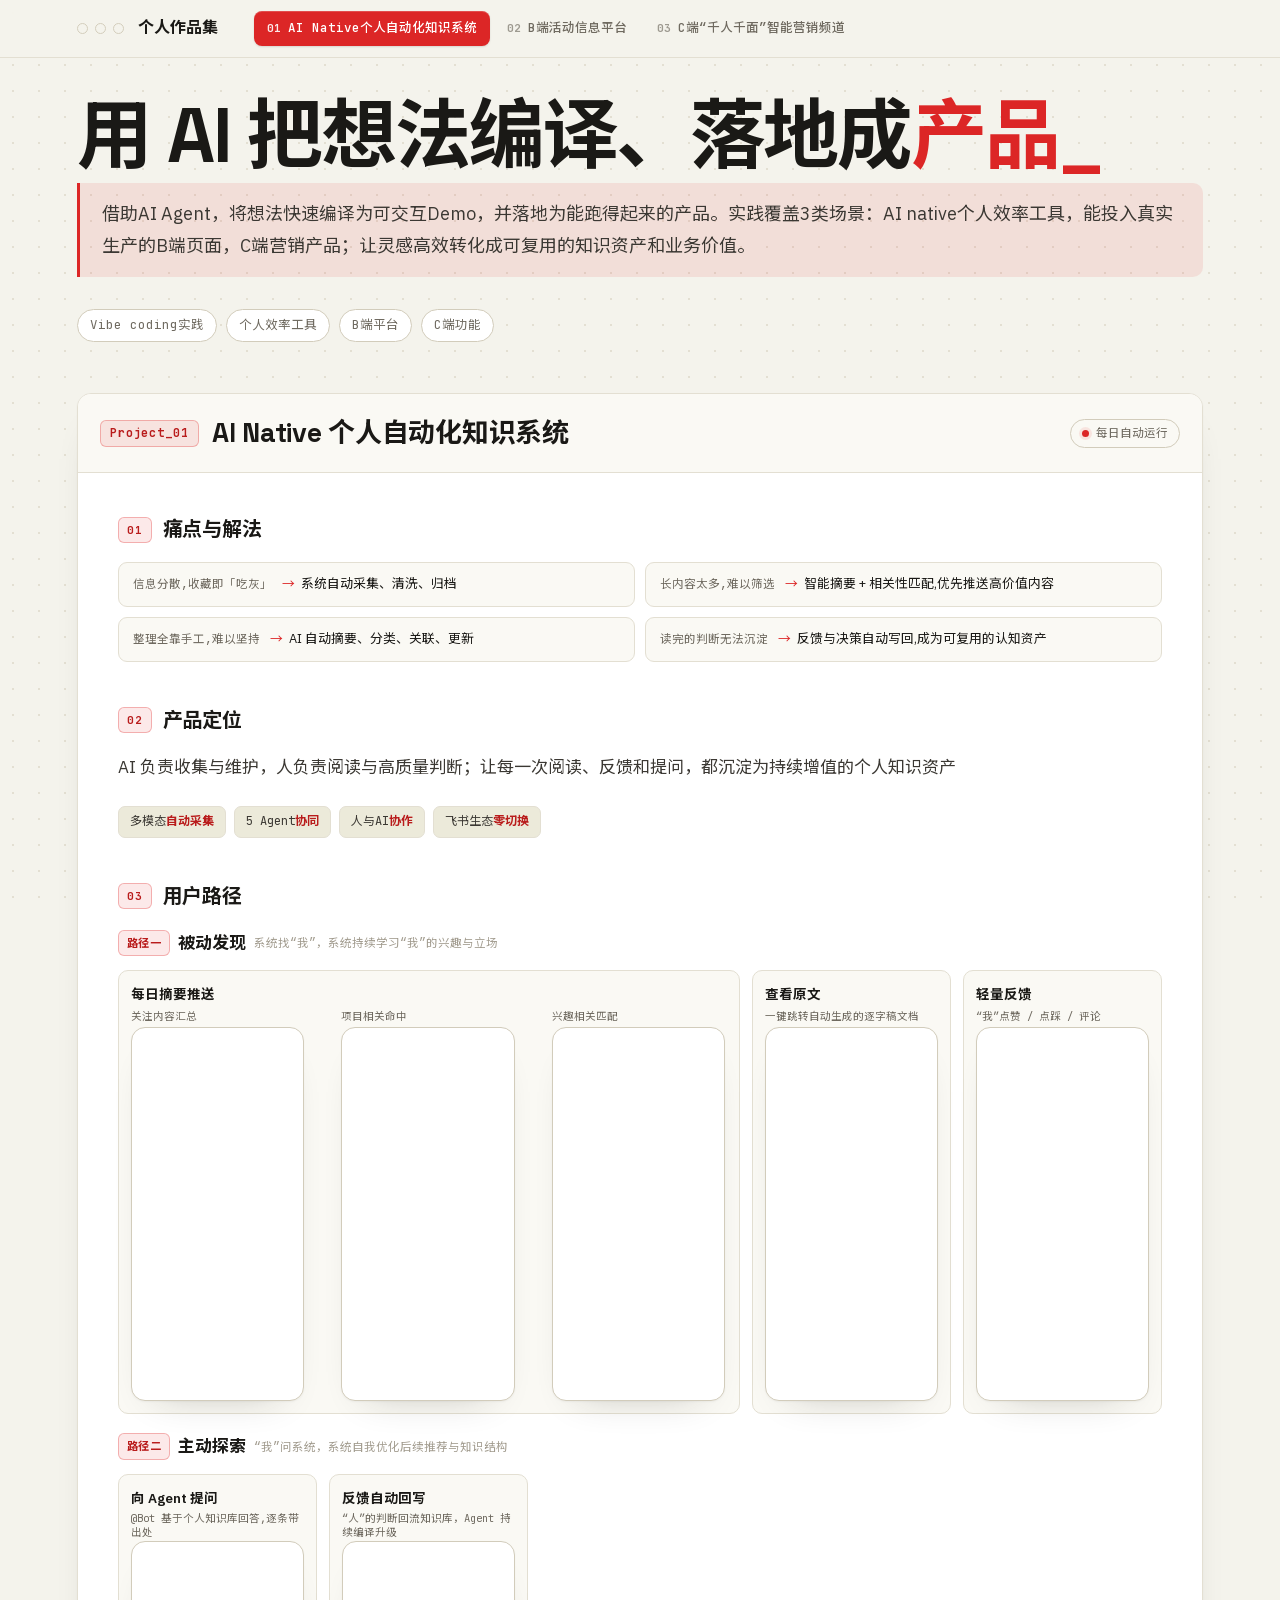
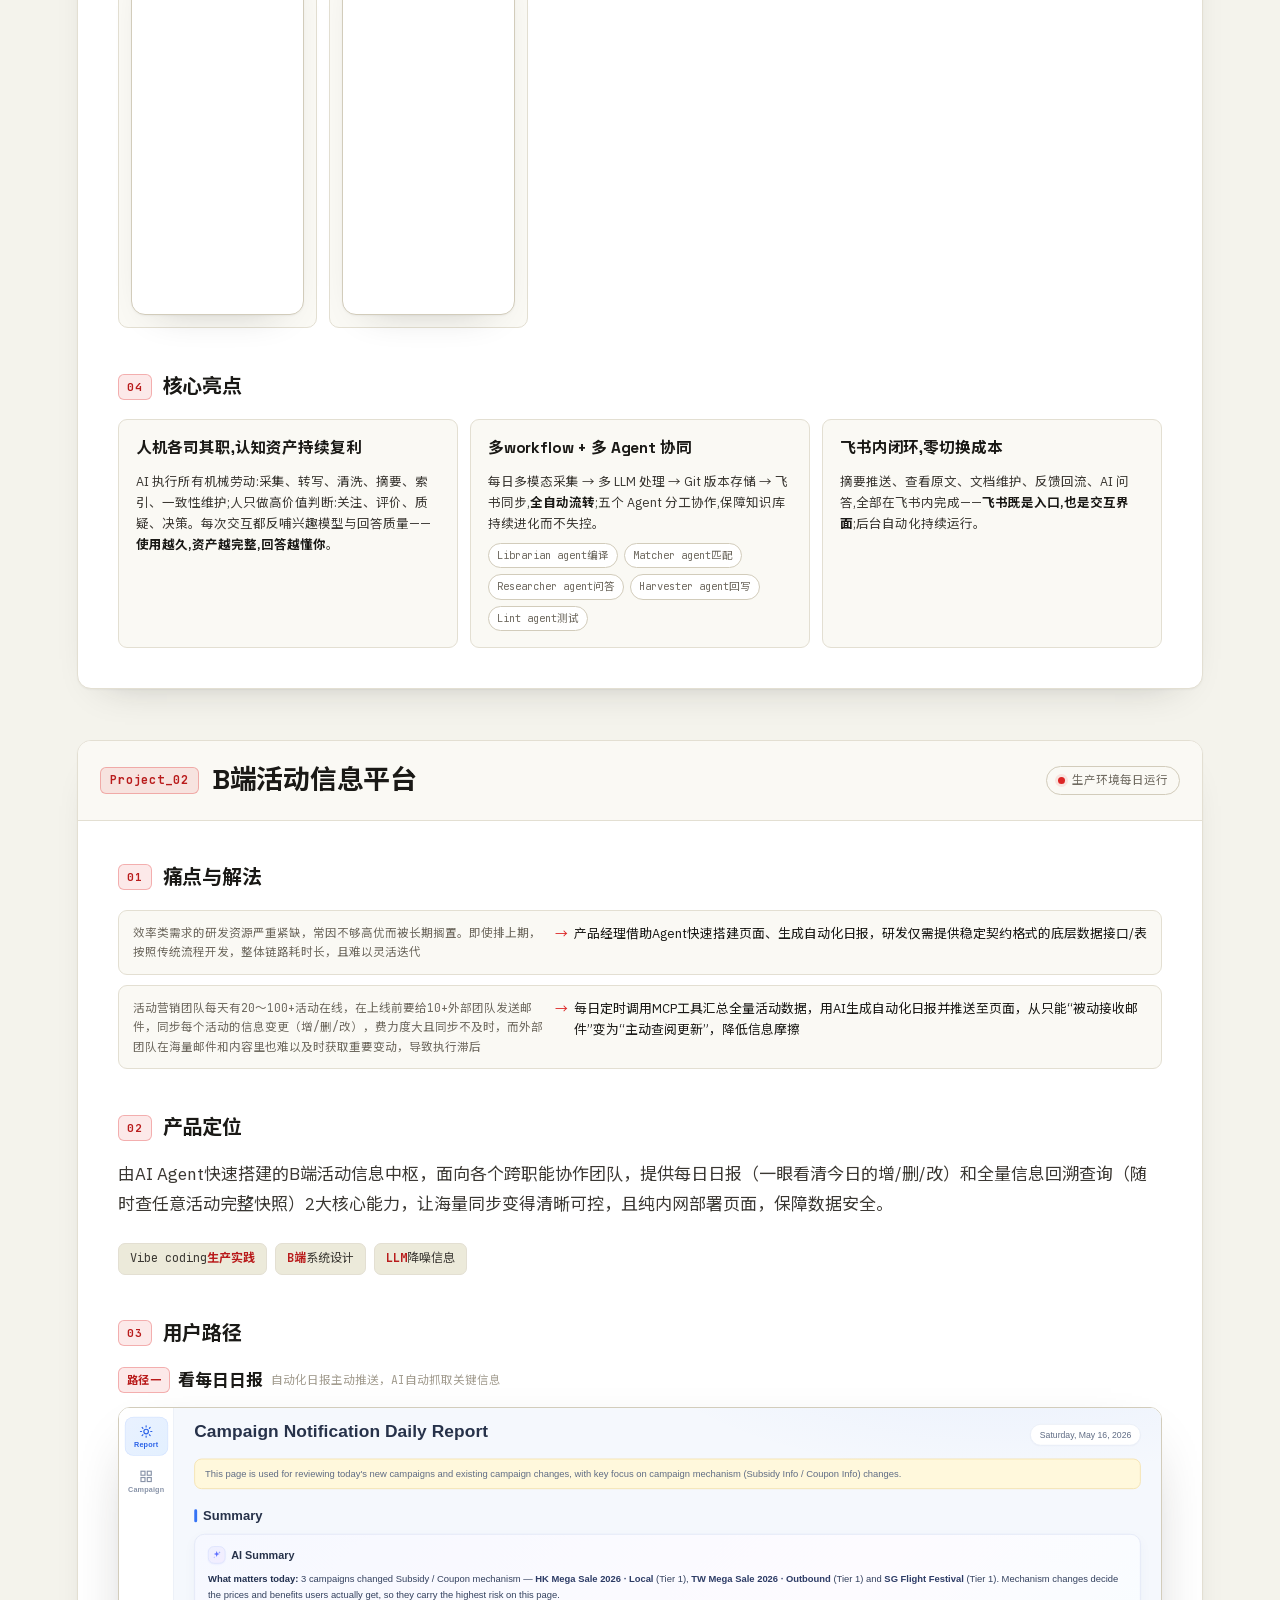
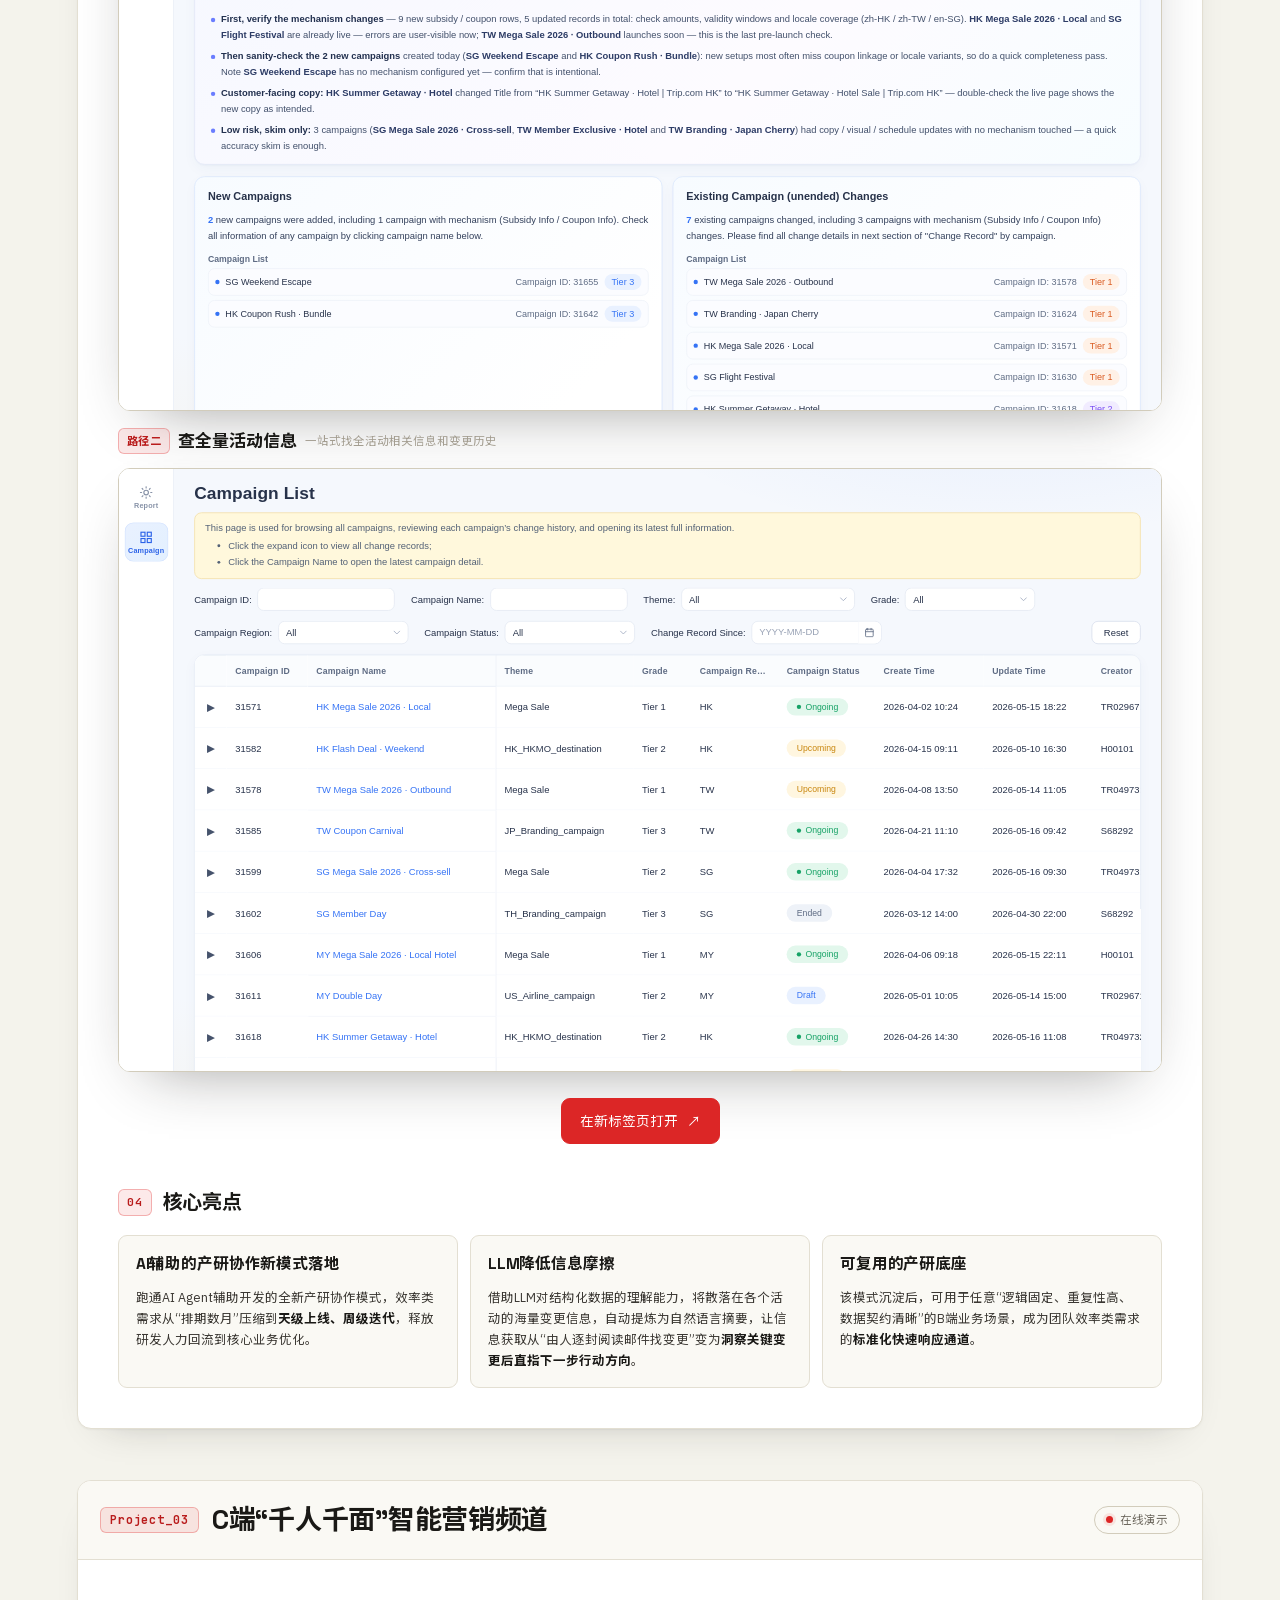
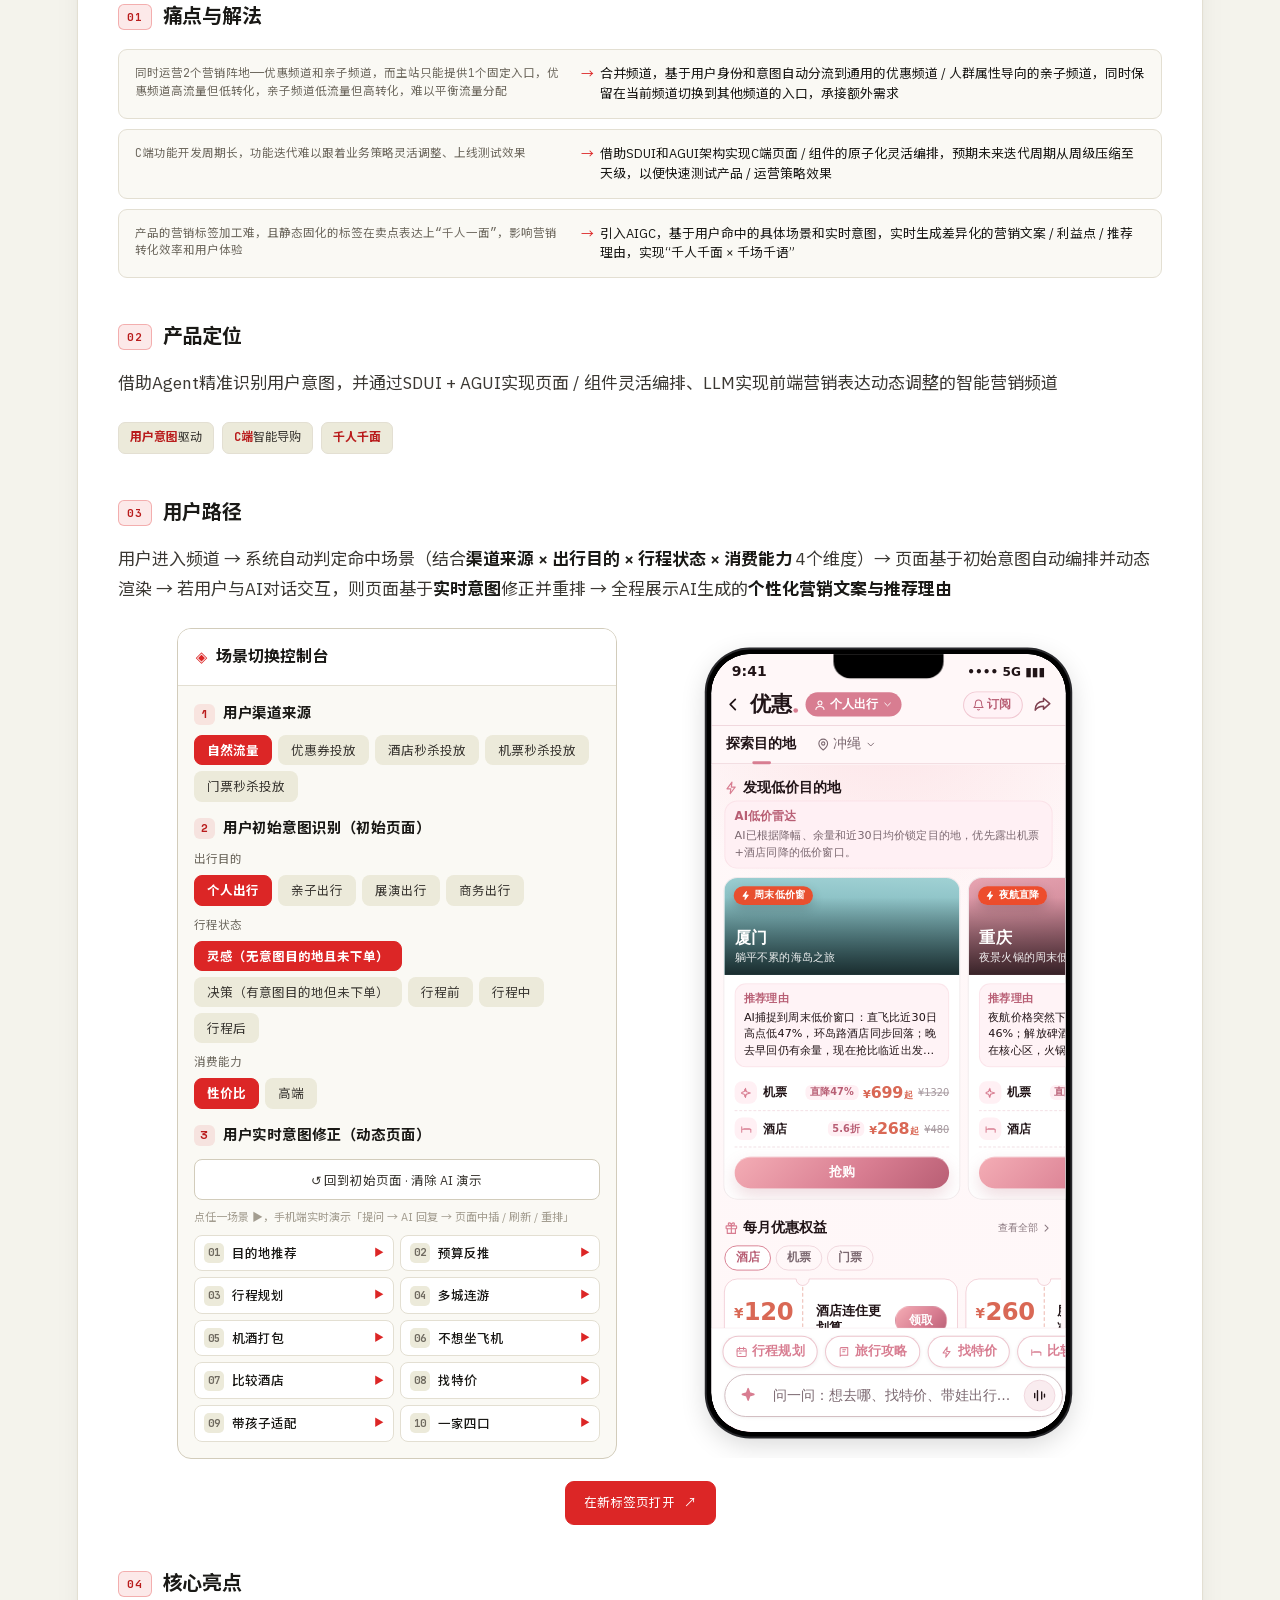
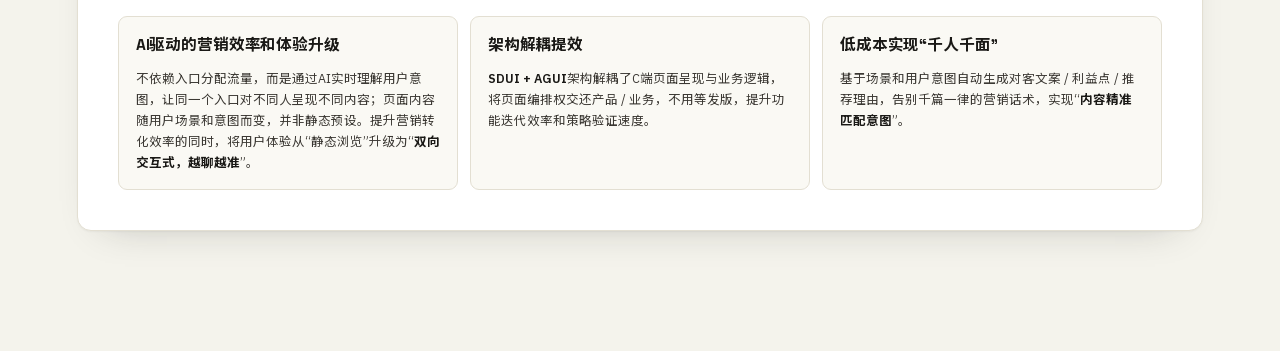
==== index.html @ 357804ae "恢复稳定加载并降低手机图片竞争" ====
<!DOCTYPE html>

<html data-density="compact" data-headline="grotesk" data-theme="light" lang="zh-CN"><head>
<meta charset="utf-8"/>
<meta content="width=device-width, initial-scale=1.0" name="viewport"/>
<title>个人作品集 · Vibe Coding Works</title>
<link href="data:," rel="icon"/>
<link as="image" fetchpriority="low" href="assets/images/mobile/kbfig-asset-05.webp?v=portfolio-images-20260725" media="(max-width: 700px)" rel="preload" type="image/webp"/>
<link as="image" fetchpriority="low" href="assets/images/mobile/kbfig-asset-07.webp?v=portfolio-images-20260725" media="(max-width: 700px)" rel="preload" type="image/webp"/>
<link as="image" fetchpriority="low" href="assets/images/mobile/kbfig-asset-06.webp?v=portfolio-images-20260725" media="(max-width: 700px)" rel="preload" type="image/webp"/>
<script>if(window.matchMedia&&window.matchMedia('(max-width:700px)').matches){document.documentElement.classList.add('mobile-fast-fonts');window.addEventListener('load',function(){setTimeout(function(){document.documentElement.classList.remove('mobile-fast-fonts')},12000)},{once:true})}</script>
<style>@media(max-width:700px){html.mobile-fast-fonts{--font-display:system-ui,sans-serif!important;--font-body:system-ui,sans-serif!important;--font-mono:ui-monospace,monospace!important}}</style>
<style>/* cyrillic-ext */

/* cyrillic */

/* greek */

/* vietnamese */

/* latin-ext */

/* latin */
@font-face {
  font-family: 'IBM Plex Sans';
  font-style: normal;
  font-weight: 400;
  font-stretch: 100%;
  font-display: swap;
  src: url("assets/fonts/7b589be7-b99a-42a4-b0b7-d8a7244c129e.woff2") format('woff2');
  unicode-range: U+0000-00FF, U+0131, U+0152-0153, U+02BB-02BC, U+02C6, U+02DA, U+02DC, U+0304, U+0308, U+0329, U+2000-206F, U+20AC, U+2122, U+2191, U+2193, U+2212, U+2215, U+FEFF, U+FFFD;
}
/* cyrillic-ext */

/* cyrillic */

/* greek */

/* vietnamese */

/* latin-ext */

/* latin */
@font-face {
  font-family: 'IBM Plex Sans';
  font-style: normal;
  font-weight: 500;
  font-stretch: 100%;
  font-display: swap;
  src: url("assets/fonts/7b589be7-b99a-42a4-b0b7-d8a7244c129e.woff2") format('woff2');
  unicode-range: U+0000-00FF, U+0131, U+0152-0153, U+02BB-02BC, U+02C6, U+02DA, U+02DC, U+0304, U+0308, U+0329, U+2000-206F, U+20AC, U+2122, U+2191, U+2193, U+2212, U+2215, U+FEFF, U+FFFD;
}
/* cyrillic-ext */

/* cyrillic */

/* greek */

/* vietnamese */

/* latin-ext */

/* latin */
@font-face {
  font-family: 'IBM Plex Sans';
  font-style: normal;
  font-weight: 600;
  font-stretch: 100%;
  font-display: swap;
  src: url("assets/fonts/7b589be7-b99a-42a4-b0b7-d8a7244c129e.woff2") format('woff2');
  unicode-range: U+0000-00FF, U+0131, U+0152-0153, U+02BB-02BC, U+02C6, U+02DA, U+02DC, U+0304, U+0308, U+0329, U+2000-206F, U+20AC, U+2122, U+2191, U+2193, U+2212, U+2215, U+FEFF, U+FFFD;
}
/* cyrillic-ext */

/* cyrillic */

/* greek */

/* vietnamese */

/* latin-ext */

/* latin */
@font-face {
  font-family: 'JetBrains Mono';
  font-style: normal;
  font-weight: 400;
  font-display: swap;
  src: url("assets/fonts/99ac640c-17b2-4880-8013-2561e0c1a12c.woff2") format('woff2');
  unicode-range: U+0000-00FF, U+0131, U+0152-0153, U+02BB-02BC, U+02C6, U+02DA, U+02DC, U+0304, U+0308, U+0329, U+2000-206F, U+20AC, U+2122, U+2191, U+2193, U+2212, U+2215, U+FEFF, U+FFFD;
}
/* cyrillic-ext */

/* cyrillic */

/* greek */

/* vietnamese */

/* latin-ext */

/* latin */
@font-face {
  font-family: 'JetBrains Mono';
  font-style: normal;
  font-weight: 500;
  font-display: swap;
  src: url("assets/fonts/99ac640c-17b2-4880-8013-2561e0c1a12c.woff2") format('woff2');
  unicode-range: U+0000-00FF, U+0131, U+0152-0153, U+02BB-02BC, U+02C6, U+02DA, U+02DC, U+0304, U+0308, U+0329, U+2000-206F, U+20AC, U+2122, U+2191, U+2193, U+2212, U+2215, U+FEFF, U+FFFD;
}
/* cyrillic-ext */

/* cyrillic */

/* greek */

/* vietnamese */

/* latin-ext */

/* latin */
@font-face {
  font-family: 'JetBrains Mono';
  font-style: normal;
  font-weight: 700;
  font-display: swap;
  src: url("assets/fonts/99ac640c-17b2-4880-8013-2561e0c1a12c.woff2") format('woff2');
  unicode-range: U+0000-00FF, U+0131, U+0152-0153, U+02BB-02BC, U+02C6, U+02DA, U+02DC, U+0304, U+0308, U+0329, U+2000-206F, U+20AC, U+2122, U+2191, U+2193, U+2212, U+2215, U+FEFF, U+FFFD;
}

























@font-face {
  font-family: 'Noto Sans SC';
  font-style: normal;
  font-weight: 400;
  font-display: swap;
  src: url("assets/fonts/9172dfcb-233a-4698-91b2-56e5ed7b06ae.woff2") format('woff2');
  unicode-range: U+8016, U+8018-8019, U+801c, U+801e, U+8026-802a, U+8031, U+8034-8035, U+8037, U+8043, U+804b, U+804d, U+8052, U+8056, U+8059, U+805e, U+8061, U+8068-8069, U+806e-8074, U+8076-8078, U+807c-8080, U+8082, U+8084-8085, U+8088, U+808f, U+8093, U+809c, U+809f, U+80ab, U+80ad-80ae, U+80b1, U+80b6-80b8, U+80bc-80bd, U+80c2, U+80c4, U+80ca, U+80cd, U+80d1, U+80d4, U+80d7, U+80d9-80db, U+80dd, U+80e0, U+80e4-80e5, U+80e7-80ed, U+80ef-80f1, U+80f3-80f4, U+80fc, U+8101, U+8104-8105, U+8107-8108, U+810c-810e, U+8112-8115, U+8117-8119, U+811b-811f, U+8121-8130, U+8132-8134, U+8137, U+8139, U+813f-8140, U+8142, U+8146, U+8148, U+814d-814e, U+8151, U+8153, U+8158-815a, U+815e, U+8160;
}












































@font-face {
  font-family: 'Noto Sans SC';
  font-style: normal;
  font-weight: 400;
  font-display: swap;
  src: url("assets/fonts/12534ddf-a54d-4c78-a24d-b9a9403456b5.woff2") format('woff2');
  unicode-range: U+2550-2551, U+2554, U+2557, U+255a-255b, U+255d, U+255f-2560, U+2562-2563, U+2565-2567, U+2569-256a, U+256c-2572, U+2579, U+2580-2595, U+25a1, U+25a3, U+25a9-25ad, U+25b0, U+25b3-25bb, U+25bd-25c2, U+25c4, U+25c8-25cb, U+25cd, U+25d0-25d1, U+25d4-25d5, U+25d8, U+25dc-25e6, U+25ea-25eb, U+25ef, U+25fe, U+2600-2604, U+2609, U+260e-260f, U+2611, U+2614-2615, U+2618, U+261a-2620, U+2622-2623, U+262a, U+262d-2630, U+2639-2640, U+2642, U+2648-2650;
}
@font-face {
  font-family: 'Noto Sans SC';
  font-style: normal;
  font-weight: 400;
  font-display: swap;
  src: url("assets/fonts/c3d3b836-62b5-4488-8862-e632d9c3a827.woff2") format('woff2');
  unicode-range: U+23f0, U+23f3, U+2445, U+2449, U+2465-2471, U+2474-249b, U+24b8, U+24c2, U+24c7, U+24c9, U+24d0, U+24d2, U+24d4, U+24d8, U+24dd-24de, U+24e3, U+24e6, U+24e8, U+2500-2509, U+250b-2526, U+2528-2534, U+2536-2537, U+253b-2548, U+254a-254b;
}
@font-face {
  font-family: 'Noto Sans SC';
  font-style: normal;
  font-weight: 400;
  font-display: swap;
  src: url("assets/fonts/ce91ec27-a6ab-431d-9627-43a55798b907.woff2") format('woff2');
  unicode-range: U+207c-2083, U+208c-208e, U+2092, U+20a6, U+20a8-20ad, U+20af, U+20b1, U+20b4-20b5, U+20b8-20ba, U+20bd, U+20db, U+20dd, U+20e0, U+20e3, U+2105, U+2109, U+2113, U+2116-2117, U+2120-2121, U+2126, U+212b, U+2133, U+2139, U+2194, U+2196-2199, U+21a0, U+21a9-21aa, U+21af, U+21b3, U+21b5, U+21ba-21bb, U+21c4, U+21ca, U+21cc, U+21d0-21d4, U+21e1, U+21e6-21e9, U+2200, U+2202, U+2205-2208, U+220f, U+2211-2212, U+2215, U+2217-2219, U+221d-2220, U+2223, U+2225, U+2227-222b, U+222e, U+2234-2237, U+223c-223d, U+2248, U+224c, U+2252, U+2256, U+2260-2261, U+2266-2267, U+226a-226b, U+226e-226f, U+2282-2283, U+2295, U+2297, U+2299, U+22a5, U+22b0-22b1, U+22b9, U+22bf, U+22c5-22c6, U+22ef, U+2304, U+2307, U+230b, U+2312-2314, U+2318, U+231a-231b, U+2323, U+239b, U+239d-239e, U+23a0, U+23e9;
}





@font-face {
  font-family: 'Noto Sans SC';
  font-style: normal;
  font-weight: 400;
  font-display: swap;
  src: url("assets/fonts/9fb31ded-a653-4fee-a7e3-98c83d40b876.woff2") format('woff2');
  unicode-range: U+161, U+926, U+928, U+939, U+93f-940, U+94d, U+e17, U+e22, U+e44, U+25c7, U+25ce, U+2764, U+3009, U+3016-3017, U+4e4d, U+4e53, U+4f5a, U+4f70, U+4fae, U+4fd8, U+4ffa, U+5011, U+501a, U+51c4, U+5225, U+547b, U+5495, U+54e8, U+54ee, U+5594, U+55d3, U+55dc, U+55fd, U+560e, U+565c, U+5662, U+5669, U+566c, U+56bc, U+5742, U+5824, U+5834, U+598a, U+5992, U+59a9, U+5a04, U+5ac9, U+5b75, U+5b7d, U+5bc5, U+5c49, U+5c90, U+5e1c, U+5e27, U+5e2b, U+5e37, U+5e90, U+618b, U+61f5, U+620a, U+620c, U+6273, U+62c7, U+62f7, U+6320, U+6342, U+6401-6402, U+6413, U+6512, U+655b, U+65a7, U+65f1, U+65f7, U+665f, U+6687, U+66a7, U+673d, U+67b8, U+6854, U+68d8, U+68fa, U+696d, U+6a02, U+6a0a, U+6a80, U+6b7c, U+6bd9, U+6c2e, U+6c76, U+6cf8, U+6d4a, U+6d85, U+6e24, U+6e32, U+6ec7, U+6f88, U+700f, U+701a, U+7078, U+707c, U+70ac, U+70c1, U+72e9, U+7409, U+7422, U+745a, U+7480, U+74a8, U+752b, U+7574, U+7656, U+7699, U+7737, U+785d, U+78be, U+79b9, U+7a3d, U+7a91, U+7a9f, U+7ae3, U+7b77, U+7c3f, U+7d1a, U+7d50, U+7d93, U+8042, U+808b, U+8236, U+82b8-82b9, U+82ef, U+8309, U+836b, U+83ef, U+8431, U+85c9, U+865e, U+868c, U+8759, U+8760, U+8845, U+89ba, U+8a2a, U+8aaa, U+8c41, U+8d2c, U+8d4e, U+8e66, U+8e6d, U+8eaf, U+902e, U+914b, U+916e, U+919b, U+949b, U+94a0, U+94b0, U+9541-9542, U+9556, U+95eb, U+95f5, U+964b, U+968b, U+96cc-96cd, U+96cf, U+9713, U+9890, U+98a8, U+9985, U+9992, U+9a6d, U+9a81, U+9a86, U+9ab8, U+9ca4, U+e606-e607, U+e60a, U+e60c, U+e60e, U+fe0f, U+ff02, U+ff1e;
}
@font-face {
  font-family: 'Noto Sans SC';
  font-style: normal;
  font-weight: 400;
  font-display: swap;
  src: url("assets/fonts/148e08a7-d328-48ac-8dda-2552f1b2c207.woff2") format('woff2');
  unicode-range: U+10c, U+627-629, U+639, U+644, U+64a, U+203b, U+2265, U+2463, U+2573, U+25b2, U+3448-3449, U+4e1e, U+4e5e, U+4f3a, U+4f5f, U+4fea, U+5026, U+508d, U+516e, U+5189, U+5254, U+5288, U+52d8, U+52fa, U+5306, U+5308, U+5364, U+5384, U+53ed, U+543c, U+5450, U+5455, U+5466, U+54c4, U+5578, U+55a7, U+561f, U+5631, U+572d, U+575f, U+57ae, U+57e0, U+5830, U+594e, U+5984, U+5993, U+5bdd, U+5c0d, U+5c7f, U+5c82, U+5e62, U+5ed3, U+5f08, U+607a, U+60bc, U+625b, U+6292, U+62e2, U+6363, U+6467, U+6714, U+675e, U+6771, U+67a2, U+67ff, U+6805, U+68a7, U+68e0, U+6930, U+6986, U+69a8, U+69df, U+6a44, U+6a5f, U+6c13, U+6c1f, U+6c22, U+6c2f, U+6c40, U+6c81, U+6c9b, U+6ca5, U+6da4, U+6df3, U+6e85, U+6eba, U+6ed5, U+6f13, U+6f33, U+6f62, U+715e, U+72c4, U+73d1, U+7405, U+7487, U+7578, U+75a4, U+75eb, U+7693, U+7738, U+7741, U+776b, U+7792, U+77a7, U+77a9, U+77b3, U+788c, U+7984, U+79a7, U+79e4, U+7a1a, U+7a57, U+7aa6, U+7b0b, U+7b5d, U+7c27, U+7c7d, U+7caa, U+7cd9, U+7cef, U+7eda, U+7ede, U+7f24, U+803f, U+8046, U+80fa, U+81fb, U+8207, U+8258, U+8335, U+8339, U+8354, U+840e, U+85b0, U+85fb, U+8695, U+86aa, U+8717, U+8749, U+874c, U+8996, U+89bd, U+89c5, U+8bdb, U+8bf5, U+8c5a, U+8cec, U+8d3f, U+8d9f, U+8e44, U+8fed, U+9005, U+9019, U+9082, U+90af, U+90dd, U+90e1, U+90f8, U+916f, U+9176, U+949e, U+94a7, U+94c2, U+9525, U+9580, U+95dc, U+96e2, U+96fb, U+9704, U+9a7c, U+9a7f, U+9b41, U+9ca8, U+9cc4, U+9cde, U+9e92, U+9ede, U+9f9a, U+e60b, U+e610, U+ff10, U+ff13, U+ff3b, U+ff3d, U+f012b;
}
@font-face {
  font-family: 'Noto Sans SC';
  font-style: normal;
  font-weight: 400;
  font-display: swap;
  src: url("assets/fonts/edb8a699-40c6-4a5a-bf0d-a707c0cfe984.woff2") format('woff2');
  unicode-range: U+60, U+631, U+2606, U+3014-3015, U+309c, U+33a1, U+4e52, U+4ec6, U+4f86, U+4f8d, U+4fde, U+4fef, U+500b, U+502a, U+515c, U+518a, U+51a5, U+51f3, U+5243, U+52c9, U+52d5, U+53a2, U+53ee, U+54ce, U+54fa, U+54fc, U+5580, U+5587, U+563f, U+56da, U+5792, U+5815, U+5960, U+59d7, U+5b78, U+5b9b, U+5be1, U+5c4e, U+5c51, U+5c6f, U+5c9a, U+5cfb, U+5d16, U+5ed6, U+5f27, U+5f6a, U+609a, U+60df, U+6168, U+61c8, U+6236, U+62f1, U+62fd, U+631a, U+6328, U+632b, U+6346, U+638f, U+63a0, U+63c9, U+655e, U+6590, U+6615, U+6627, U+66ae, U+66e6, U+66f0, U+67da, U+67ec, U+6813, U+6816, U+6869, U+6893, U+68ad, U+68f5, U+6977, U+6984, U+69db, U+6b72, U+6bb7, U+6ce3, U+6cfb, U+6d47, U+6da1, U+6dc4, U+6e43, U+6eaf, U+6eff, U+6f8e, U+7011, U+7063, U+7076, U+7096, U+70ba, U+70db, U+70ef, U+7119-711a, U+7172, U+718f, U+7194, U+727a, U+72d9, U+72ed, U+7325, U+73ae, U+73ba, U+73c0, U+73fe, U+7410, U+7426, U+7455, U+7554, U+7576, U+75ae, U+75b9, U+762b, U+766b, U+7682, U+7750, U+7779, U+7784, U+77eb, U+77ee, U+78f7, U+79e9, U+7a79, U+7b1b, U+7b28, U+7bf7, U+7db2, U+7ec5, U+7eee, U+7f14, U+7f1a, U+7fe1, U+8087, U+809b, U+81b3, U+8231, U+830e, U+835f, U+83e9, U+849c, U+851a, U+868a, U+8718, U+874e, U+8822, U+8910, U+8944, U+8a3b, U+8bb6, U+8bbc, U+8e72, U+8f9c, U+900d, U+904b, U+904e, U+9063, U+90a2, U+90b9, U+9119, U+94f2, U+952f, U+9576-9577, U+9593, U+95f8, U+961c, U+969b, U+96a7, U+96c1, U+9716, U+9761, U+97ad, U+97e7, U+98a4, U+997a, U+9a73, U+9b44, U+9e3d, U+9ecf, U+9ed4, U+ff11-ff12, U+fffd;
}
@font-face {
  font-family: 'Noto Sans SC';
  font-style: normal;
  font-weight: 400;
  font-display: swap;
  src: url("assets/fonts/d15bb5f2-d8a7-4ef9-af21-6b952f9fea83.woff2") format('woff2');
  unicode-range: U+2003, U+2193, U+2462, U+4e19, U+4e2b, U+4e36, U+4ea8, U+4ed1, U+4ed7, U+4f51, U+4f63, U+4f83, U+50e7, U+5112, U+5167, U+51a4, U+51b6, U+5239, U+5265, U+532a, U+5351, U+537f, U+5401, U+548f, U+5492, U+54af, U+54b3, U+54bd, U+54d1, U+54df, U+554f, U+5564, U+5598, U+5632, U+56a3, U+56e7, U+574e, U+575d-575e, U+57d4, U+584c, U+58e4, U+5937, U+5955, U+5a05, U+5a1f, U+5a49, U+5ac2, U+5c39, U+5c61, U+5d0e, U+5de9, U+5e9a, U+5eb8, U+5f0a, U+5f13, U+5f6c, U+5f8c, U+603c, U+608d, U+611b, U+6127, U+62a0, U+62d0, U+634f, U+635e, U+63fd, U+6577, U+658b, U+65bc, U+660a, U+6643, U+6656, U+6703, U+6760, U+67af, U+67c4, U+67e0, U+6817, U+68cd, U+690e, U+6960, U+69b4, U+6a71, U+6aac, U+6b67, U+6bb4, U+6c55, U+6c70, U+6c82, U+6ca6, U+6cb8, U+6cbe, U+6ede, U+6ee5, U+6f4d, U+6f84, U+6f9c, U+7115, U+7121, U+722a, U+7261, U+7272, U+7280, U+72f8, U+7504, U+754f, U+75d8, U+767c, U+76ef, U+778e, U+77bb, U+77f6, U+786b, U+78b1, U+7948, U+7985, U+79be, U+7a83, U+7a8d, U+7eac, U+7eef, U+7ef8, U+7efd, U+7f00, U+803d, U+8086, U+810a, U+8165, U+819d, U+81a8, U+8214, U+829c, U+831c, U+832b, U+8367, U+83e0, U+83f1, U+8403, U+846b, U+8475, U+84b2, U+8513, U+8574, U+85af, U+86d9, U+86db, U+8acb, U+8bbd, U+8be0-8be1, U+8c0e, U+8d29, U+8d50, U+8d63, U+8f7f, U+9032, U+9042, U+90b1, U+90b5, U+9165, U+9175, U+94a6, U+94c5, U+950c, U+9610, U+9631, U+9699, U+973e, U+978d, U+97ec, U+97f6, U+984c, U+987d, U+9882, U+9965, U+996a, U+9972, U+9a8f, U+9ad3, U+9ae6, U+9cb8, U+9edb, U+e600, U+e60f, U+e611, U+ff05, U+ff0b;
}
@font-face {
  font-family: 'Noto Sans SC';
  font-style: normal;
  font-weight: 400;
  font-display: swap;
  src: url("assets/fonts/3981f590-1ef5-458c-bf04-66a5d923dd08.woff2") format('woff2');
  unicode-range: U+5e, U+2190, U+250a, U+25bc, U+25cf, U+4e56, U+4ea9, U+4f3d, U+4f6c, U+4f88, U+4fa8, U+4fcf, U+5029, U+5188, U+51f9, U+5203, U+524a, U+5256, U+529d, U+5375, U+53db, U+541f, U+5435, U+5457, U+548b, U+54c7, U+54d4, U+54e9, U+556a, U+5589, U+55bb, U+55e8, U+55ef, U+563b, U+566a, U+576a, U+58f9, U+598d, U+599e, U+59a8, U+5a9b, U+5ae3, U+5bb0, U+5bde, U+5c4c, U+5c60, U+5d1b, U+5deb, U+5df7, U+5e18, U+5f26, U+5f64, U+601c, U+6084, U+60e9, U+614c, U+6208, U+621a, U+6233, U+6254, U+62d8, U+62e6, U+62ef, U+6323, U+632a, U+633d, U+6361, U+6405, U+640f, U+6614, U+6642, U+6657, U+67a3, U+6808, U+683d, U+6850, U+6897, U+68b3, U+68b5, U+68d5, U+6a58, U+6b47, U+6b6a, U+6c28, U+6c90, U+6ca7, U+6cf5, U+6d51, U+6da9, U+6dc7, U+6dd1, U+6e0a, U+6e5b, U+6e9c, U+6f47, U+6f6d, U+70ad, U+70f9, U+710a, U+7130, U+71ac, U+745f, U+7476, U+7490, U+7529, U+7538, U+75d2, U+7696, U+76b1, U+76fc, U+777f, U+77dc, U+789f, U+795b, U+79bd, U+79c9, U+7a3b, U+7a46, U+7aa5, U+7ad6, U+7ca5, U+7cb9, U+7cdf, U+7d6e, U+7f06, U+7f38, U+7fa1, U+7fc1, U+8015, U+803b, U+80a2, U+80aa, U+8116, U+813e, U+82bd, U+8305, U+8328, U+8346, U+846c, U+8549, U+859b, U+8611, U+8680, U+87f9, U+884d, U+8877, U+888d, U+88d4, U+898b, U+8a79, U+8a93, U+8c05, U+8c0d, U+8c26, U+8d1e, U+8d31, U+8d81, U+8e22, U+8e81, U+8f90, U+8f96, U+90ca, U+916c, U+917f, U+9187, U+918b, U+9499, U+94a9, U+9524, U+9540, U+958b, U+9600, U+9640, U+96b6, U+96c7, U+96ef, U+98d9, U+9976, U+997f, U+9a74, U+9a84, U+9c8d, U+9e26, U+9e9f, U+ad6d, U+c5b4, U+d55c, U+ff0f;
}
@font-face {
  font-family: 'Noto Sans SC';
  font-style: normal;
  font-weight: 400;
  font-display: swap;
  src: url("assets/fonts/6bd364de-499e-428b-80d1-b8d6fdd5d89a.woff2") format('woff2');
  unicode-range: U+b0, U+2191, U+2460-2461, U+25c6, U+300e-300f, U+4e1b, U+4e7e, U+4ed5, U+4ef2, U+4f10, U+4f1e, U+4f50, U+4fa6, U+4faf, U+5021, U+50f5, U+5179, U+5180, U+51d1, U+522e, U+52a3, U+52c3, U+52cb, U+5300, U+5319, U+5320, U+5349, U+5395, U+53d9, U+541e, U+5428, U+543e, U+54b1, U+54c0, U+54d2, U+570b, U+5858, U+58f6, U+5974, U+59a5, U+59e8, U+59ec, U+5a36, U+5a9a, U+5ab3, U+5b99, U+5baa, U+5ce1, U+5d14, U+5d4c, U+5dc5, U+5de2, U+5e99, U+5e9e, U+5f18, U+5f66, U+5f70, U+6070, U+60d5, U+60e7, U+6101, U+611a, U+61be, U+6241, U+6252, U+626f, U+6296, U+62bc, U+62cc, U+6380, U+63a9, U+644a, U+6454, U+64a9, U+64b8, U+6500, U+6572, U+65a5, U+65a9, U+65ec, U+660f, U+6749, U+6795, U+67ab, U+68da, U+6912, U+6bbf, U+6bef, U+6cab, U+6cca, U+6ccc, U+6cfc, U+6d3d, U+6d78, U+6dee, U+6e17, U+6e34, U+6e83, U+6ea2, U+6eb6, U+6f20, U+6fa1, U+707f, U+70d8, U+70eb, U+714c, U+714e, U+7235, U+7239, U+73ca, U+743c, U+745c, U+7624, U+763e, U+76f2, U+77db, U+77e9, U+780d, U+7838, U+7845, U+78ca, U+796d, U+7a84, U+7aed, U+7b3c, U+7eb2, U+7f05, U+7f20, U+7f34, U+7f62, U+7fc5, U+7fd8, U+7ff0, U+800d, U+8036, U+80ba, U+80be, U+80c0-80c1, U+8155, U+817a, U+8180, U+81e3, U+8206, U+8247, U+8270, U+8299, U+82ad, U+8304, U+8393, U+83b9, U+840d, U+8427, U+8469, U+8471, U+84c4, U+84ec, U+853d, U+8681-8682, U+8721, U+8854, U+88d5, U+88f9, U+8bc0, U+8c0a, U+8c29, U+8c2d, U+8d41, U+8dea, U+8eb2, U+8f9f, U+903b, U+903e, U+9102, U+9493, U+94a5, U+94f8, U+95f7, U+9706, U+9709, U+9774, U+98a0, U+9e64, U+9f9f, U+e603;
}
@font-face {
  font-family: 'Noto Sans SC';
  font-style: normal;
  font-weight: 400;
  font-display: swap;
  src: url("assets/fonts/b4e5bf9a-4195-41fb-956f-75623bd469ec.woff2") format('woff2');
  unicode-range: U+200b, U+2103, U+4e18, U+4e27-4e28, U+4e38, U+4e59, U+4e8f, U+4ead, U+4ec7, U+4fe9, U+503a, U+5085, U+5146, U+51af, U+51f8, U+52ab, U+5339, U+535c, U+5378, U+538c, U+5398, U+53f9, U+5415, U+5475, U+54aa, U+54ac, U+54b8, U+5582, U+5760, U+5764, U+57cb, U+5835, U+5885, U+5951, U+5983, U+59da, U+5a77, U+5b5d, U+5b5f, U+5bb5, U+5bc2, U+5be8, U+5bfa, U+5c2c, U+5c34, U+5c41, U+5c48, U+5c65, U+5cad, U+5e06, U+5e42, U+5ef7, U+5f17, U+5f25, U+5f6d, U+5f79, U+6028, U+6064, U+6068, U+606d, U+607c, U+6094, U+6109, U+6124, U+6247, U+626d, U+6291, U+629a, U+62ac, U+62b9, U+62fe, U+6324, U+6349, U+6367, U+6398, U+6495, U+64a4, U+64b0, U+64bc, U+64ce, U+658c, U+65ed, U+6602, U+6674, U+6691, U+66a8, U+674f, U+679a, U+67ef, U+67f4, U+680b, U+6876, U+68a8, U+6a59, U+6a61, U+6b20, U+6bc5, U+6d12, U+6d46, U+6d8c, U+6dc0, U+6e14, U+6e23, U+6f06, U+7164, U+716e, U+7199, U+71e5, U+72ac, U+742a, U+755c, U+75ab, U+75b2, U+75f4, U+7897, U+78b3, U+78c5, U+7978, U+79fd, U+7a74, U+7b4b, U+7b5b, U+7ece, U+7ed2, U+7ee3, U+7ef3, U+7f50, U+7f55, U+7f9e, U+7fe0, U+809d, U+8106, U+814a, U+8154, U+817b, U+818f, U+81c2, U+81ed, U+821f, U+82a6, U+82d1, U+8302, U+83c7, U+83ca, U+845b, U+848b, U+84c9, U+85e4, U+86ee, U+8700, U+8774, U+8881, U+8c1c, U+8c79, U+8d2a, U+8d3c, U+8eba, U+8f70, U+8fa9, U+8fb1, U+900a, U+9017, U+901d, U+9022, U+906e, U+946b, U+94dd, U+94ed, U+953b, U+95ef, U+95fa, U+95fd, U+96c0, U+971e, U+9753, U+9756, U+97e6, U+9881, U+9887, U+9b4f, U+9e2d, U+9f0e, U+e601-e602, U+e604-e605, U+ff5c;
}
@font-face {
  font-family: 'Noto Sans SC';
  font-style: normal;
  font-weight: 400;
  font-display: swap;
  src: url("assets/fonts/8cb739c1-01ec-429f-8414-b74d1f5d81d7.woff2") format('woff2');
  unicode-range: U+24, U+4e08, U+4e43, U+4e4f, U+4ef0, U+4f2a, U+507f, U+50ac, U+50bb, U+5151, U+51bb, U+51f6, U+51fd, U+5272, U+52fe, U+5362, U+53c9, U+53d4, U+53e0, U+543b, U+54f2, U+5507, U+5524, U+558a, U+55b5, U+561b, U+56ca, U+5782, U+57c3, U+5893, U+5915, U+5949, U+5962, U+59ae, U+59dc, U+59fb, U+5bd3, U+5c38, U+5cb3, U+5d07, U+5d29, U+5de1, U+5dfe, U+5e15, U+5eca, U+5f2f, U+5f7c, U+5fcc, U+6021, U+609f, U+60f9, U+6108, U+6148, U+6155, U+6170, U+61d2, U+6251, U+629b, U+62ab, U+62e8, U+62f3, U+6321, U+6350, U+6566, U+659c, U+65e8, U+6635, U+6655, U+6670, U+66f9, U+6734, U+679d, U+6851, U+6905, U+6b49, U+6b96, U+6c1b, U+6c41, U+6c6a, U+6c83, U+6cf3, U+6d9b, U+6dcb, U+6e1d, U+6e20-6e21, U+6eaa, U+6ee4, U+6ee9, U+6f58, U+70e4, U+722c, U+7262, U+7267, U+72b9, U+72e0, U+72ee, U+72f1, U+7334, U+73ab, U+7433, U+7470, U+758f, U+75d5, U+764c, U+7686, U+76c6, U+76fe, U+7720, U+77e2, U+7802, U+7816, U+788d, U+7891, U+7a00, U+7a9d, U+7b52, U+7bad, U+7c98, U+7cca, U+7eba, U+7eea, U+7ef5, U+7f1d, U+7f69, U+806a, U+809a, U+80bf, U+80c3, U+81c0, U+820c, U+82ac, U+82af, U+82cd, U+82d7, U+838e, U+839e, U+8404, U+84b8, U+852c, U+8587, U+8650, U+8679, U+86c7, U+8702, U+87ba, U+886b-886c, U+8870, U+8c10, U+8c23, U+8c6b, U+8d3e, U+8d4b-8d4c, U+8d64, U+8d6b, U+8d74, U+8e29, U+8f69, U+8f74, U+8fb0, U+8fdf, U+901b, U+9038, U+9093, U+9171, U+9489, U+94ae, U+94c3, U+9508, U+9510, U+9601, U+9614, U+964c, U+9675, U+971c, U+97f5, U+9888, U+98d8, U+9971, U+9aa4, U+9e3f, U+9e45, U+9e4f, U+9e70, U+9f7f, U+e715;
}
@font-face {
  font-family: 'Noto Sans SC';
  font-style: normal;
  font-weight: 400;
  font-display: swap;
  src: url("assets/fonts/8858b0e6-8c56-454d-a55d-4c5ec3657112.woff2") format('woff2');
  unicode-range: U+a5, U+2192, U+2605, U+4e11, U+4e22, U+4e32, U+4f0d, U+4f0f, U+4f69, U+4ff1, U+50b2, U+5154, U+51dd, U+51f0, U+5211, U+5269, U+533f, U+5366-5367, U+5389, U+5413, U+5440, U+5446, U+5561, U+574a, U+5751, U+57ab, U+5806, U+5821, U+582a, U+58f3, U+5938, U+5948, U+5978, U+59d1, U+5a03, U+5a07, U+5ac1, U+5acc, U+5ae9, U+5bb4, U+5bc4, U+5c3f, U+5e3d, U+5e7d, U+5f92, U+5faa, U+5fe0, U+5ffd, U+6016, U+60a0, U+60dc, U+60e8, U+614e, U+6212, U+6284, U+62c6, U+62d3-62d4, U+63f4, U+642c, U+6478, U+6491-6492, U+64e6, U+6591, U+65a4, U+664b, U+6735, U+6746, U+67f1, U+67f3, U+6842, U+68af, U+68c9, U+68cb, U+6a31, U+6b3a, U+6bc1, U+6c0f, U+6c27, U+6c57, U+6cc4, U+6ce5, U+6d2a, U+6d66, U+6d69, U+6daf, U+6e58, U+6ecb, U+6ef4, U+707e, U+7092, U+70ab, U+71d5, U+7275, U+7384, U+73b2, U+7434, U+74e6, U+74f7, U+75bc, U+76c8, U+76d0, U+7709, U+77ac, U+7855, U+78a7, U+78c1, U+7a77, U+7b79, U+7c92, U+7cae, U+7cd5, U+7ea4, U+7eb5, U+7ebd, U+7f5a, U+7fd4, U+7ffc, U+8083, U+8096, U+80a0, U+80d6, U+80de, U+8102, U+8109, U+810f, U+8179, U+8292, U+82b3, U+8352, U+8361, U+83cc, U+841d, U+8461, U+8482, U+8521, U+857e, U+85aa, U+866b, U+8776, U+8896, U+889c, U+88f8, U+8a9e, U+8bc8, U+8bf8, U+8c0b, U+8c28, U+8d2b, U+8d2f, U+8d37, U+8d3a, U+8d54, U+8dc3, U+8dcc, U+8df5, U+8e0f, U+8e48, U+8f86, U+8f88, U+8f9e, U+8fc1, U+8fc8, U+8feb, U+9065, U+90a6, U+90aa, U+90bb, U+90c1, U+94dc, U+9521, U+9676, U+96d5, U+970d, U+9897, U+997c, U+9a70, U+9a76, U+9a9a, U+9ad4, U+9e23, U+9e7f, U+9f3b, U+e675, U+e6b9, U+ffe5;
}
@font-face {
  font-family: 'Noto Sans SC';
  font-style: normal;
  font-weight: 400;
  font-display: swap;
  src: url("assets/fonts/d2c91e0b-7c0c-4c49-9da3-8fec7da48b99.woff2") format('woff2');
  unicode-range: U+300c-300d, U+4e54, U+4e58, U+4e95, U+4ec1, U+4f2f, U+4f38, U+4fa3, U+4fca, U+503e, U+5141, U+5144, U+517c, U+51cc, U+51ed, U+5242, U+52b2, U+52d2, U+52e4, U+540a, U+5439, U+5448, U+5496, U+54ed, U+5565, U+5761, U+5766, U+58ee, U+593a, U+594b, U+594f, U+5954, U+5996, U+59c6, U+59ff, U+5b64, U+5bff, U+5c18, U+5c1d, U+5c97, U+5ca9, U+5cb8, U+5e9f, U+5ec9, U+5f04, U+5f7b, U+5fa1, U+5fcd, U+6012, U+60a6, U+60ac, U+60b2, U+60ef, U+626e, U+6270, U+6276, U+62d6, U+62dc, U+6316, U+632f, U+633a, U+6355, U+63aa, U+6447, U+649e, U+64c5, U+654c, U+65c1, U+65cb, U+65e6, U+6606, U+6731, U+675c, U+67cf, U+67dc, U+6846, U+6b8b, U+6beb, U+6c61, U+6c88, U+6cbf, U+6cdb, U+6cea, U+6d45, U+6d53, U+6d74, U+6d82, U+6da8, U+6db5, U+6deb, U+6eda, U+6ee8, U+6f0f, U+706d, U+708e, U+70ae, U+70bc, U+70c2, U+70e6, U+7237-7238, U+72fc, U+730e, U+731b, U+739b, U+73bb, U+7483, U+74dc, U+74f6, U+7586, U+7626, U+775b, U+77ff, U+788e, U+78b0, U+7956, U+7965, U+79e6, U+7af9, U+7bee, U+7c97, U+7eb1, U+7eb7, U+7ed1, U+7ed5, U+7f6a, U+7f72, U+7fbd, U+8017, U+808c, U+80a9, U+80c6, U+80ce, U+8150, U+8170, U+819c, U+820d, U+8230, U+8239, U+827e, U+8377, U+8389, U+83b2, U+8428, U+8463, U+867e, U+88c2, U+88d9, U+8986, U+8bca, U+8bde, U+8c13, U+8c8c, U+8d21, U+8d24, U+8d56, U+8d60, U+8d8b, U+8db4, U+8e2a, U+8f68, U+8f89, U+8f9b, U+8fa8, U+8fbd, U+9003, U+90ce, U+90ed, U+9189, U+94bb, U+9505, U+95f9, U+963b, U+9655, U+966a, U+9677, U+96fe, U+9896, U+99a8, U+9a71, U+9a82, U+9a91, U+9b45, U+9ece, U+9f20, U+feff, U+ff0d;
}
@font-face {
  font-family: 'Noto Sans SC';
  font-style: normal;
  font-weight: 400;
  font-display: swap;
  src: url("assets/fonts/f65a5f56-f404-450d-9053-785c034124e1.woff2") format('woff2');
  unicode-range: U+4e4c, U+4e88, U+4ea1, U+4ea6, U+4ed3-4ed4, U+4eff, U+4f30, U+4fa7, U+4fc4, U+4fd7, U+500d, U+504f, U+5076-5077, U+517d, U+5192, U+51c9, U+51ef, U+5238, U+5251, U+526a, U+52c7, U+52df, U+52ff, U+53a6, U+53a8, U+53ec, U+5410, U+559d, U+55b7, U+5634, U+573e, U+5783, U+585e, U+586b, U+58a8, U+5999, U+59d3, U+5a1c, U+5a46, U+5b54-5b55, U+5b85, U+5b8b, U+5b8f, U+5bbf, U+5bd2, U+5c16, U+5c24, U+5e05, U+5e45, U+5e7c, U+5e84, U+5f03, U+5f1f, U+5f31, U+5f84, U+5f90, U+5fbd, U+5fc6, U+5fd9, U+5fe7, U+6052, U+6062, U+6089, U+60a3, U+60d1, U+6167, U+622a, U+6234, U+624e, U+6269, U+626c, U+62b5, U+62d2, U+6325, U+63e1, U+643a, U+6446, U+6562, U+656c, U+65e2, U+65fa, U+660c, U+6628, U+6652, U+6668, U+6676, U+66fc, U+66ff, U+6717, U+676d, U+67aa, U+67d4, U+6843, U+6881, U+68d2, U+695a, U+69fd, U+6a2a, U+6b8a, U+6c60, U+6c64, U+6c9f, U+6caa, U+6cc9, U+6ce1, U+6cfd, U+6d1b, U+6d1e, U+6d6e, U+6de1, U+6e10, U+6e7f, U+6f5c, U+704c, U+7070, U+7089, U+70b8, U+718a, U+71c3, U+723d, U+732a, U+73cd, U+7518, U+756a, U+75af, U+75be, U+75c7, U+76d2, U+76d7, U+7763, U+78e8, U+795d, U+79df, U+7c4d, U+7d2f, U+7ee9, U+7f13, U+7f8a, U+8000, U+8010, U+80af, U+80f6, U+80f8, U+8212, U+8273, U+82f9, U+83ab, U+83b1, U+83f2, U+8584, U+871c, U+8861, U+888b, U+88c1, U+88e4, U+8bd1, U+8bf1, U+8c31, U+8d5a, U+8d75-8d76, U+8de8, U+8f85, U+8fa3, U+8fc5, U+9006, U+903c, U+904d, U+9075, U+9178, U+9274, U+950b, U+9526, U+95ea, U+9636, U+9686, U+978b, U+987f, U+9a7e, U+9b42, U+9e1f, U+9ea6, U+9f13, U+9f84, U+ff5e;
}
@font-face {
  font-family: 'Noto Sans SC';
  font-style: normal;
  font-weight: 400;
  font-display: swap;
  src: url("assets/fonts/00dc4b04-f1ba-43ba-b690-2d69e6271edf.woff2") format('woff2');
  unicode-range: U+23, U+3d, U+4e01, U+4e39, U+4e73, U+4ecd, U+4ed9, U+4eea, U+4f0a, U+4f1f, U+4f5b, U+4fa0, U+4fc3, U+501f, U+50a8, U+515a, U+5175, U+51a0, U+51c0, U+51e1, U+51e4, U+5200, U+520a, U+5224, U+523a, U+52aa, U+52b1, U+52b3, U+5348, U+5353, U+5360, U+5371, U+5377, U+539a, U+541b, U+5434, U+547c, U+54e6, U+5510, U+5531, U+5609, U+56f0, U+56fa, U+5733, U+574f, U+5851, U+5854, U+5899, U+58c1, U+592e, U+5939, U+5976, U+5986, U+59bb, U+5a18, U+5a74, U+5b59, U+5b87, U+5b97, U+5ba0, U+5bab, U+5bbd-5bbe, U+5bf8, U+5c0a, U+5c3a, U+5c4a, U+5e16, U+5e1d, U+5e2d, U+5e8a, U+6015, U+602a, U+6050, U+6069, U+6162, U+61c2, U+6293, U+6297, U+62b1, U+62bd, U+62df, U+62fc, U+6302, U+635f, U+638c, U+63ed, U+6458, U+6469, U+6563, U+6620, U+6653, U+6696-6697, U+66dd, U+675f, U+676f-6770, U+67d0, U+67d3, U+684c, U+6865, U+6885, U+68b0, U+68ee, U+690d, U+6b23, U+6b32, U+6bd5, U+6c89, U+6d01, U+6d25, U+6d89, U+6da6, U+6db2, U+6df7, U+6ed1, U+6f02, U+70c8, U+70df, U+70e7, U+7126, U+7236, U+7259, U+731c, U+745e, U+74e3, U+751a, U+751c, U+7532, U+7545, U+75db, U+7761, U+7a0d, U+7b51, U+7ca4, U+7cd6, U+7d2b, U+7ea0, U+7eb9, U+7ed8, U+7f18, U+7f29, U+8033, U+804a, U+80a4-80a5, U+80e1, U+817f, U+829d, U+82e6, U+8336, U+840c, U+8499, U+864e, U+8651, U+865a, U+88ad, U+89e6, U+8bd7, U+8bfa, U+8c37, U+8d25, U+8d38, U+8ddd, U+8fea, U+9010, U+9012, U+906d, U+907f-9080, U+90d1, U+9177, U+91ca, U+94fa, U+9501, U+9634-9635, U+9694, U+9707, U+9738, U+9769, U+9a7b, U+9a97, U+9aa8, U+9b3c, U+9c81, U+9ed8;
}
@font-face {
  font-family: 'Noto Sans SC';
  font-style: normal;
  font-weight: 400;
  font-display: swap;
  src: url("assets/fonts/cccd73e1-b469-4fa8-a8bb-ebf62de83073.woff2") format('woff2');
  unicode-range: U+26, U+3c, U+d7, U+4e4e, U+4e61, U+4e71, U+4ebf, U+4f26, U+5012, U+51ac, U+51b0, U+51b2, U+51b7, U+5218, U+521a, U+5220, U+5237, U+523b, U+526f, U+5385, U+53bf, U+53e5, U+53eb, U+53f3, U+53f6, U+5409, U+5438, U+54c8, U+54e5, U+552f, U+5584, U+5706, U+5723, U+5750, U+575a, U+5987-5988, U+59b9, U+59d0, U+59d4, U+5b88, U+5b9c, U+5bdf, U+5bfb, U+5c01, U+5c04, U+5c3e, U+5c4b, U+5c4f, U+5c9b, U+5cf0, U+5ddd, U+5de6, U+5de8, U+5e01, U+5e78, U+5e7b, U+5e9c, U+5ead, U+5ef6, U+5f39, U+5fd8, U+6000, U+6025, U+604b, U+6076, U+613f, U+6258, U+6263, U+6267, U+6298, U+62a2, U+62e5, U+62ec, U+6311, U+6377, U+6388-6389, U+63a2, U+63d2, U+641e, U+642d, U+654f, U+6551, U+6597, U+65cf, U+65d7, U+65e7, U+6682, U+66f2, U+671d, U+672b, U+6740, U+6751, U+6768, U+6811, U+6863, U+6982, U+6bd2, U+6cf0, U+6d0b, U+6d17, U+6d59, U+6dd8, U+6dfb, U+6e7e, U+6f6e, U+6fb3, U+706f, U+719f, U+72af, U+72d0, U+72d7, U+732b, U+732e, U+7389, U+73e0, U+7530, U+7687, U+76d6, U+76db, U+7840, U+786c, U+79cb, U+79d2, U+7a0e, U+7a33, U+7a3f, U+7a97, U+7ade-7adf, U+7b26, U+7e41, U+7ec3, U+7f3a, U+8089, U+80dc, U+811a, U+8131, U+8138, U+821e, U+8349, U+83dc, U+8457, U+867d, U+86cb, U+8a89, U+8ba8, U+8bad, U+8bef, U+8bfe, U+8c6a, U+8d1d, U+8d4f, U+8d62, U+8dd1, U+8df3, U+8f6e, U+8ff9, U+900f, U+9014, U+9057, U+9192, U+91ce, U+9488, U+94a2, U+9547, U+955c, U+95f2, U+9644, U+964d, U+96c4-96c5, U+96e8, U+96f6-96f7, U+9732, U+9759, U+9760, U+987a, U+989c, U+9910, U+996d-996e, U+9b54, U+9e21, U+9ebb, U+9f50;
}
@font-face {
  font-family: 'Noto Sans SC';
  font-style: normal;
  font-weight: 400;
  font-display: swap;
  src: url("assets/fonts/71f8afba-9e5e-424c-912c-5611b63f8ed5.woff2") format('woff2');
  unicode-range: U+7e, U+2026, U+4e03, U+4e25, U+4e30, U+4e34, U+4e45, U+4e5d, U+4e89, U+4eae, U+4ed8, U+4f11, U+4f19, U+4f24, U+4f34, U+4f59, U+4f73, U+4f9d, U+4fb5, U+5047, U+505c, U+5170, U+519c, U+51cf, U+5267, U+5356, U+5374, U+5382, U+538b, U+53e6, U+5426, U+542b, U+542f, U+5462, U+5473, U+554a, U+5566, U+5708, U+571f, U+5757, U+57df, U+57f9, U+5802, U+590f, U+591c, U+591f, U+592b, U+5965, U+5979, U+5a01, U+5a5a, U+5b63, U+5b69, U+5b81, U+5ba1, U+5ba3, U+5c3c, U+5c42, U+5c81, U+5de7, U+5dee, U+5e0c, U+5e10, U+5e55, U+5e86, U+5e8f, U+5ea7, U+5f02, U+5f52, U+5f81, U+5ff5, U+60ca, U+60e0, U+6279, U+62c5, U+62ff, U+63cf, U+6444, U+64cd, U+653b, U+65bd, U+65e9, U+665a, U+66b4, U+66fe, U+6728, U+6742, U+677e, U+67b6, U+680f, U+68a6, U+68c0, U+699c, U+6b4c, U+6b66, U+6b7b, U+6bcd, U+6bdb, U+6c38, U+6c47, U+6c49, U+6cb3, U+6cb9, U+6ce2, U+6d32, U+6d3e, U+6d4f, U+6e56, U+6fc0, U+7075, U+7206, U+725b, U+72c2, U+73ed, U+7565, U+7591, U+7597, U+75c5, U+76ae, U+76d1, U+76df, U+7834, U+7968, U+7981, U+79c0, U+7a7f, U+7a81, U+7ae5, U+7b14, U+7c89, U+7d27, U+7eaf, U+7eb3, U+7eb8, U+7ec7, U+7ee7, U+7eff, U+7f57, U+7ffb, U+805a, U+80a1, U+822c, U+82cf, U+82e5, U+8363, U+836f, U+84dd, U+878d, U+8840, U+8857, U+8863, U+8865, U+8b66, U+8bb2, U+8bda, U+8c01, U+8c08, U+8c46, U+8d1f, U+8d35, U+8d5b, U+8d5e, U+8da3, U+8ddf, U+8f93, U+8fdd, U+8ff0, U+8ff7, U+8ffd, U+9000, U+9047, U+9152, U+949f, U+94c1, U+94f6, U+9646, U+9648, U+9669, U+969c, U+96ea, U+97e9, U+987b, U+987e, U+989d, U+9970, U+9986, U+9c7c, U+9c9c;
}
@font-face {
  font-family: 'Noto Sans SC';
  font-style: normal;
  font-weight: 400;
  font-display: swap;
  src: url("assets/fonts/63630e96-15fa-4dd9-bdbe-43fc40088a50.woff2") format('woff2');
  unicode-range: U+25, U+4e14, U+4e1d, U+4e3d, U+4e49, U+4e60, U+4e9a, U+4eb2, U+4ec5, U+4efd, U+4f3c, U+4f4f, U+4f8b, U+4fbf, U+5019, U+5145, U+514b, U+516b, U+516d, U+5174, U+5178, U+517b, U+5199, U+519b, U+51b3, U+51b5, U+5207, U+5212, U+5219, U+521d, U+52bf, U+533b, U+5343, U+5347, U+534a, U+536b, U+5370, U+53e4, U+53f2, U+5403, U+542c, U+547d, U+54a8, U+54cd, U+54ea, U+552e, U+56f4, U+5747, U+575b, U+5883, U+589e, U+5931, U+5947, U+5956-5957, U+5a92, U+5b83, U+5ba4, U+5bb3, U+5bcc, U+5c14, U+5c1a, U+5c3d, U+5c40, U+5c45, U+5c5e, U+5df4, U+5e72, U+5e95, U+5f80, U+5f85, U+5fb7, U+5fd7, U+601d, U+626b, U+627f, U+62c9, U+62cd, U+6309, U+63a7, U+6545, U+65ad, U+65af, U+65c5, U+666e, U+667a, U+670b, U+671b, U+674e, U+677f, U+6781, U+6790, U+6797, U+6821, U+6838-6839, U+697c, U+6b27, U+6b62, U+6bb5, U+6c7d, U+6c99, U+6d4b, U+6d4e, U+6d6a, U+6e29, U+6e2f, U+6ee1, U+6f14, U+6f2b, U+72b6, U+72ec, U+7387, U+7533, U+753b, U+76ca, U+76d8, U+7701, U+773c, U+77ed, U+77f3, U+7814, U+793c, U+79bb, U+79c1, U+79d8, U+79ef, U+79fb, U+7a76, U+7b11, U+7b54, U+7b56, U+7b97, U+7bc7, U+7c73, U+7d20, U+7eaa, U+7ec8, U+7edd, U+7eed, U+7efc, U+7fa4, U+804c, U+8058, U+80cc, U+8111, U+817e, U+826f, U+8303, U+843d, U+89c9, U+89d2, U+8ba2, U+8bbf, U+8bc9, U+8bcd, U+8be6, U+8c22, U+8c61, U+8d22, U+8d26-8d27, U+8d8a, U+8f6f, U+8f7b, U+8f83, U+8f91, U+8fb9, U+8fd4, U+8fdc, U+9002, U+94b1, U+9519, U+95ed, U+961f, U+9632-9633, U+963f, U+968f-9690, U+96be, U+9876, U+9884, U+98de, U+9988, U+9999, U+9ec4, U+ff1b;
}
@font-face {
  font-family: 'Noto Sans SC';
  font-style: normal;
  font-weight: 400;
  font-display: swap;
  src: url("assets/fonts/783f6c51-eda6-4691-8924-1a4db20e9739.woff2") format('woff2');
  unicode-range: U+2b, U+40, U+3000, U+300a-300b, U+4e16, U+4e66, U+4e70, U+4e91-4e92, U+4e94, U+4e9b, U+4ec0, U+4eca, U+4f01, U+4f17-4f18, U+4f46, U+4f4e, U+4f9b, U+4fee, U+503c, U+5065, U+50cf, U+513f, U+5148, U+518d, U+51c6, U+51e0, U+5217, U+529e-529f, U+5341, U+534f, U+5361, U+5386, U+53c2, U+53c8, U+53cc, U+53d7-53d8, U+53ea, U+5404, U+5411, U+5417, U+5427, U+5468, U+559c, U+5668, U+56e0, U+56e2, U+56ed, U+5740, U+57fa, U+58eb, U+5904, U+592a, U+59cb, U+5a31, U+5b58, U+5b9d, U+5bc6, U+5c71, U+5dde, U+5df1, U+5e08, U+5e26, U+5e2e, U+5e93, U+5e97, U+5eb7, U+5f15, U+5f20, U+5f3a, U+5f62, U+5f69, U+5f88, U+5f8b, U+5fc5, U+600e, U+620f, U+6218, U+623f, U+627e, U+628a, U+62a4, U+62db, U+62e9, U+6307, U+6362, U+636e, U+64ad, U+6539, U+653f, U+6548, U+6574, U+6613, U+6625, U+663e, U+666f, U+672a, U+6750, U+6784, U+6a21, U+6b3e, U+6b65, U+6bcf, U+6c11, U+6c5f, U+6df1, U+706b, U+7167, U+724c, U+738b, U+73a9, U+73af, U+7403, U+7537, U+754c, U+7559, U+767d, U+7740, U+786e, U+795e, U+798f, U+79f0, U+7aef, U+7b7e, U+7bb1, U+7ea2, U+7ea6, U+7ec4, U+7ec6, U+7ecd, U+7edc, U+7ef4, U+8003, U+80b2, U+81f3-81f4, U+822a, U+827a, U+82f1, U+83b7, U+8425, U+89c2, U+89c8, U+8ba9, U+8bb8, U+8bc6, U+8bd5, U+8be2, U+8be5, U+8bed, U+8c03, U+8d23, U+8d2d, U+8d34, U+8d70, U+8db3, U+8fbe, U+8fce, U+8fd1, U+8fde, U+9001, U+901f-9020, U+90a3, U+914d, U+91c7, U+94fe, U+9500, U+952e, U+9605, U+9645, U+9662, U+9664, U+9700, U+9752, U+975e, U+97f3, U+9879, U+9886, U+98df, U+9a6c, U+9a8c, U+9ed1, U+9f99;
}
@font-face {
  font-family: 'Noto Sans SC';
  font-style: normal;
  font-weight: 400;
  font-display: swap;
  src: url("assets/fonts/7a02825f-c112-46f0-b47d-fa5ee6d3ff82.woff2") format('woff2');
  unicode-range: U+4e, U+201c-201d, U+3010-3011, U+4e07, U+4e1c, U+4e24, U+4e3e, U+4e48, U+4e50, U+4e5f, U+4e8b-4e8c, U+4ea4, U+4eab-4eac, U+4ecb, U+4ece, U+4ed6, U+4ee3, U+4ef6-4ef7, U+4efb, U+4f20, U+4f55, U+4f7f, U+4fdd, U+505a, U+5143, U+5149, U+514d, U+5171, U+5177, U+518c, U+51fb, U+521b, U+5229, U+522b, U+52a9, U+5305, U+5317, U+534e, U+5355, U+5357, U+535a, U+5373, U+539f, U+53bb, U+53ca, U+53cd, U+53d6, U+53e3, U+53f0, U+5458, U+5546, U+56db, U+573a, U+578b, U+57ce, U+58f0, U+590d, U+5934, U+5973, U+5b57, U+5b8c, U+5b98, U+5bb9, U+5bfc, U+5c06, U+5c11, U+5c31, U+5c55, U+5df2, U+5e03, U+5e38, U+5e76, U+5e94, U+5efa, U+5f71, U+5f97, U+5feb, U+6001, U+603b, U+60f3, U+611f, U+6216, U+624d, U+6253, U+6295, U+6301, U+6392, U+641c, U+652f, U+653e, U+6559, U+6599, U+661f, U+671f, U+672f, U+6761, U+67e5, U+6807, U+6837, U+683c, U+6848, U+6b22, U+6b64, U+6bd4, U+6c14, U+6c34, U+6c42, U+6ca1, U+6d41, U+6d77, U+6d88, U+6e05, U+6e38, U+6e90, U+7136, U+7231, U+7531, U+767e, U+76ee, U+76f4, U+771f, U+7801, U+793a, U+79cd, U+7a0b, U+7a7a, U+7acb, U+7ae0, U+7b2c, U+7b80, U+7ba1, U+7cbe, U+7d22, U+7ea7, U+7ed3, U+7ed9, U+7edf, U+7f16, U+7f6e, U+8001, U+800c, U+8272, U+8282, U+82b1, U+8350, U+88ab, U+88c5, U+897f, U+89c1, U+89c4, U+89e3, U+8a00, U+8ba1, U+8ba4, U+8bae-8bb0, U+8bbe, U+8bc1, U+8bc4, U+8bfb, U+8d28, U+8d39, U+8d77, U+8d85, U+8def, U+8eab, U+8f66, U+8f6c, U+8f7d, U+8fd0, U+9009, U+90ae, U+90fd, U+91cc-91cd, U+91cf, U+95fb, U+9650, U+96c6, U+9891, U+98ce, U+ff1f;
}
@font-face {
  font-family: 'Noto Sans SC';
  font-style: normal;
  font-weight: 400;
  font-display: swap;
  src: url("assets/fonts/02f8538a-925c-4757-b53d-128652d2d5e7.woff2") format('woff2');
  unicode-range: U+d, U+3e, U+5f, U+7c, U+a0, U+a9, U+4e09-4e0b, U+4e0d-4e0e, U+4e13, U+4e1a, U+4e2a, U+4e3a-4e3b, U+4e4b, U+4e86, U+4e8e, U+4ea7, U+4eba, U+4ee4-4ee5, U+4eec, U+4f1a, U+4f4d, U+4f53, U+4f5c, U+4f60, U+4fe1, U+5165, U+5168, U+516c, U+5173, U+5176, U+5185, U+51fa, U+5206, U+5230, U+5236, U+524d, U+529b, U+52a0-52a1, U+52a8, U+5316, U+533a, U+53cb, U+53d1, U+53ef, U+53f7-53f8, U+5408, U+540c-540e, U+544a, U+548c, U+54c1, U+56de, U+56fd-56fe, U+5728, U+5730, U+5907, U+5916, U+591a, U+5927, U+5929, U+597d, U+5982, U+5b50, U+5b66, U+5b89, U+5b9a, U+5b9e, U+5ba2, U+5bb6, U+5bf9, U+5c0f, U+5de5, U+5e02, U+5e73-5e74, U+5e7f, U+5ea6, U+5f00, U+5f0f, U+5f53, U+5f55, U+5fae, U+5fc3, U+6027, U+606f, U+60a8, U+60c5, U+610f, U+6210-6211, U+6237, U+6240, U+624b, U+6280, U+62a5, U+63a5, U+63a8, U+63d0, U+6536, U+6570, U+6587, U+65b9, U+65e0, U+65f6, U+660e, U+662d, U+662f, U+66f4, U+6700, U+670d, U+672c, U+673a, U+6743, U+6765, U+679c, U+682a, U+6b21, U+6b63, U+6cbb, U+6cd5, U+6ce8, U+6d3b, U+70ed, U+7247-7248, U+7269, U+7279, U+73b0, U+7406, U+751f, U+7528, U+7535, U+767b, U+76f8, U+770b, U+77e5, U+793e, U+79d1, U+7ad9, U+7b49, U+7c7b, U+7cfb, U+7ebf, U+7ecf, U+7f8e, U+8005, U+8054, U+80fd, U+81ea, U+85cf, U+884c, U+8868, U+8981, U+89c6, U+8bba, U+8bdd, U+8bf4, U+8bf7, U+8d44, U+8fc7, U+8fd8-8fd9, U+8fdb, U+901a, U+9053, U+90e8, U+91d1, U+957f, U+95e8, U+95ee, U+95f4, U+9762, U+9875, U+9898, U+9996, U+9ad8, U+ff01, U+ff08-ff09;
}
@font-face {
  font-family: 'Noto Sans SC';
  font-style: normal;
  font-weight: 400;
  font-display: swap;
  src: url("assets/fonts/ba030f9e-5537-453f-843f-b9d87d7a147e.woff2") format('woff2');
  unicode-range: U+20-22, U+27-2a, U+2c-3b, U+3f, U+41-4d, U+4f-5d, U+61-7b, U+7d, U+ab, U+ae, U+b2, U+b7, U+bb, U+df-e5, U+e7-ea, U+ec-ed, U+f1-f4, U+f6, U+f9-fa, U+fc, U+101, U+103, U+113, U+12b, U+148, U+14d, U+16b, U+1ce, U+1d0, U+300-301, U+1ebf, U+1ec7, U+2013-2014, U+2022, U+2027, U+2039-203a, U+2122, U+3001-3002, U+3042, U+3044, U+3046, U+3048, U+304a-3055, U+3057, U+3059-305b, U+305d, U+305f-3061, U+3063-306b, U+306d-3073, U+3075-3076, U+3078-3079, U+307b, U+307e-307f, U+3081-308d, U+308f, U+3092-3093, U+30a1-30a4, U+30a6-30bb, U+30bd, U+30bf-30c1, U+30c3-30c4, U+30c6-30cb, U+30cd-30d7, U+30d9-30e1, U+30e3-30e7, U+30e9-30ed, U+30ef, U+30f3, U+30fb-30fc, U+3127, U+4e00, U+4e2d, U+65b0, U+65e5, U+6708-6709, U+70b9, U+7684, U+7f51, U+ff0c, U+ff0e, U+ff1a;
}
/* cyrillic */

/* vietnamese */

/* latin-ext */

/* latin */
@font-face {
  font-family: 'Noto Sans SC';
  font-style: normal;
  font-weight: 400;
  font-display: swap;
  src: url("assets/fonts/7f76b934-6623-4414-931d-cd83286e0c36.woff2") format('woff2');
  unicode-range: U+0000-00FF, U+0131, U+0152-0153, U+02BB-02BC, U+02C6, U+02DA, U+02DC, U+0304, U+0308, U+0329, U+2000-206F, U+20AC, U+2122, U+2191, U+2193, U+2212, U+2215, U+FEFF, U+FFFD;
}

























@font-face {
  font-family: 'Noto Sans SC';
  font-style: normal;
  font-weight: 500;
  font-display: swap;
  src: url("assets/fonts/9172dfcb-233a-4698-91b2-56e5ed7b06ae.woff2") format('woff2');
  unicode-range: U+8016, U+8018-8019, U+801c, U+801e, U+8026-802a, U+8031, U+8034-8035, U+8037, U+8043, U+804b, U+804d, U+8052, U+8056, U+8059, U+805e, U+8061, U+8068-8069, U+806e-8074, U+8076-8078, U+807c-8080, U+8082, U+8084-8085, U+8088, U+808f, U+8093, U+809c, U+809f, U+80ab, U+80ad-80ae, U+80b1, U+80b6-80b8, U+80bc-80bd, U+80c2, U+80c4, U+80ca, U+80cd, U+80d1, U+80d4, U+80d7, U+80d9-80db, U+80dd, U+80e0, U+80e4-80e5, U+80e7-80ed, U+80ef-80f1, U+80f3-80f4, U+80fc, U+8101, U+8104-8105, U+8107-8108, U+810c-810e, U+8112-8115, U+8117-8119, U+811b-811f, U+8121-8130, U+8132-8134, U+8137, U+8139, U+813f-8140, U+8142, U+8146, U+8148, U+814d-814e, U+8151, U+8153, U+8158-815a, U+815e, U+8160;
}












































@font-face {
  font-family: 'Noto Sans SC';
  font-style: normal;
  font-weight: 500;
  font-display: swap;
  src: url("assets/fonts/12534ddf-a54d-4c78-a24d-b9a9403456b5.woff2") format('woff2');
  unicode-range: U+2550-2551, U+2554, U+2557, U+255a-255b, U+255d, U+255f-2560, U+2562-2563, U+2565-2567, U+2569-256a, U+256c-2572, U+2579, U+2580-2595, U+25a1, U+25a3, U+25a9-25ad, U+25b0, U+25b3-25bb, U+25bd-25c2, U+25c4, U+25c8-25cb, U+25cd, U+25d0-25d1, U+25d4-25d5, U+25d8, U+25dc-25e6, U+25ea-25eb, U+25ef, U+25fe, U+2600-2604, U+2609, U+260e-260f, U+2611, U+2614-2615, U+2618, U+261a-2620, U+2622-2623, U+262a, U+262d-2630, U+2639-2640, U+2642, U+2648-2650;
}
@font-face {
  font-family: 'Noto Sans SC';
  font-style: normal;
  font-weight: 500;
  font-display: swap;
  src: url("assets/fonts/c3d3b836-62b5-4488-8862-e632d9c3a827.woff2") format('woff2');
  unicode-range: U+23f0, U+23f3, U+2445, U+2449, U+2465-2471, U+2474-249b, U+24b8, U+24c2, U+24c7, U+24c9, U+24d0, U+24d2, U+24d4, U+24d8, U+24dd-24de, U+24e3, U+24e6, U+24e8, U+2500-2509, U+250b-2526, U+2528-2534, U+2536-2537, U+253b-2548, U+254a-254b;
}
@font-face {
  font-family: 'Noto Sans SC';
  font-style: normal;
  font-weight: 500;
  font-display: swap;
  src: url("assets/fonts/ce91ec27-a6ab-431d-9627-43a55798b907.woff2") format('woff2');
  unicode-range: U+207c-2083, U+208c-208e, U+2092, U+20a6, U+20a8-20ad, U+20af, U+20b1, U+20b4-20b5, U+20b8-20ba, U+20bd, U+20db, U+20dd, U+20e0, U+20e3, U+2105, U+2109, U+2113, U+2116-2117, U+2120-2121, U+2126, U+212b, U+2133, U+2139, U+2194, U+2196-2199, U+21a0, U+21a9-21aa, U+21af, U+21b3, U+21b5, U+21ba-21bb, U+21c4, U+21ca, U+21cc, U+21d0-21d4, U+21e1, U+21e6-21e9, U+2200, U+2202, U+2205-2208, U+220f, U+2211-2212, U+2215, U+2217-2219, U+221d-2220, U+2223, U+2225, U+2227-222b, U+222e, U+2234-2237, U+223c-223d, U+2248, U+224c, U+2252, U+2256, U+2260-2261, U+2266-2267, U+226a-226b, U+226e-226f, U+2282-2283, U+2295, U+2297, U+2299, U+22a5, U+22b0-22b1, U+22b9, U+22bf, U+22c5-22c6, U+22ef, U+2304, U+2307, U+230b, U+2312-2314, U+2318, U+231a-231b, U+2323, U+239b, U+239d-239e, U+23a0, U+23e9;
}





@font-face {
  font-family: 'Noto Sans SC';
  font-style: normal;
  font-weight: 500;
  font-display: swap;
  src: url("assets/fonts/9fb31ded-a653-4fee-a7e3-98c83d40b876.woff2") format('woff2');
  unicode-range: U+161, U+926, U+928, U+939, U+93f-940, U+94d, U+e17, U+e22, U+e44, U+25c7, U+25ce, U+2764, U+3009, U+3016-3017, U+4e4d, U+4e53, U+4f5a, U+4f70, U+4fae, U+4fd8, U+4ffa, U+5011, U+501a, U+51c4, U+5225, U+547b, U+5495, U+54e8, U+54ee, U+5594, U+55d3, U+55dc, U+55fd, U+560e, U+565c, U+5662, U+5669, U+566c, U+56bc, U+5742, U+5824, U+5834, U+598a, U+5992, U+59a9, U+5a04, U+5ac9, U+5b75, U+5b7d, U+5bc5, U+5c49, U+5c90, U+5e1c, U+5e27, U+5e2b, U+5e37, U+5e90, U+618b, U+61f5, U+620a, U+620c, U+6273, U+62c7, U+62f7, U+6320, U+6342, U+6401-6402, U+6413, U+6512, U+655b, U+65a7, U+65f1, U+65f7, U+665f, U+6687, U+66a7, U+673d, U+67b8, U+6854, U+68d8, U+68fa, U+696d, U+6a02, U+6a0a, U+6a80, U+6b7c, U+6bd9, U+6c2e, U+6c76, U+6cf8, U+6d4a, U+6d85, U+6e24, U+6e32, U+6ec7, U+6f88, U+700f, U+701a, U+7078, U+707c, U+70ac, U+70c1, U+72e9, U+7409, U+7422, U+745a, U+7480, U+74a8, U+752b, U+7574, U+7656, U+7699, U+7737, U+785d, U+78be, U+79b9, U+7a3d, U+7a91, U+7a9f, U+7ae3, U+7b77, U+7c3f, U+7d1a, U+7d50, U+7d93, U+8042, U+808b, U+8236, U+82b8-82b9, U+82ef, U+8309, U+836b, U+83ef, U+8431, U+85c9, U+865e, U+868c, U+8759, U+8760, U+8845, U+89ba, U+8a2a, U+8aaa, U+8c41, U+8d2c, U+8d4e, U+8e66, U+8e6d, U+8eaf, U+902e, U+914b, U+916e, U+919b, U+949b, U+94a0, U+94b0, U+9541-9542, U+9556, U+95eb, U+95f5, U+964b, U+968b, U+96cc-96cd, U+96cf, U+9713, U+9890, U+98a8, U+9985, U+9992, U+9a6d, U+9a81, U+9a86, U+9ab8, U+9ca4, U+e606-e607, U+e60a, U+e60c, U+e60e, U+fe0f, U+ff02, U+ff1e;
}
@font-face {
  font-family: 'Noto Sans SC';
  font-style: normal;
  font-weight: 500;
  font-display: swap;
  src: url("assets/fonts/148e08a7-d328-48ac-8dda-2552f1b2c207.woff2") format('woff2');
  unicode-range: U+10c, U+627-629, U+639, U+644, U+64a, U+203b, U+2265, U+2463, U+2573, U+25b2, U+3448-3449, U+4e1e, U+4e5e, U+4f3a, U+4f5f, U+4fea, U+5026, U+508d, U+516e, U+5189, U+5254, U+5288, U+52d8, U+52fa, U+5306, U+5308, U+5364, U+5384, U+53ed, U+543c, U+5450, U+5455, U+5466, U+54c4, U+5578, U+55a7, U+561f, U+5631, U+572d, U+575f, U+57ae, U+57e0, U+5830, U+594e, U+5984, U+5993, U+5bdd, U+5c0d, U+5c7f, U+5c82, U+5e62, U+5ed3, U+5f08, U+607a, U+60bc, U+625b, U+6292, U+62e2, U+6363, U+6467, U+6714, U+675e, U+6771, U+67a2, U+67ff, U+6805, U+68a7, U+68e0, U+6930, U+6986, U+69a8, U+69df, U+6a44, U+6a5f, U+6c13, U+6c1f, U+6c22, U+6c2f, U+6c40, U+6c81, U+6c9b, U+6ca5, U+6da4, U+6df3, U+6e85, U+6eba, U+6ed5, U+6f13, U+6f33, U+6f62, U+715e, U+72c4, U+73d1, U+7405, U+7487, U+7578, U+75a4, U+75eb, U+7693, U+7738, U+7741, U+776b, U+7792, U+77a7, U+77a9, U+77b3, U+788c, U+7984, U+79a7, U+79e4, U+7a1a, U+7a57, U+7aa6, U+7b0b, U+7b5d, U+7c27, U+7c7d, U+7caa, U+7cd9, U+7cef, U+7eda, U+7ede, U+7f24, U+803f, U+8046, U+80fa, U+81fb, U+8207, U+8258, U+8335, U+8339, U+8354, U+840e, U+85b0, U+85fb, U+8695, U+86aa, U+8717, U+8749, U+874c, U+8996, U+89bd, U+89c5, U+8bdb, U+8bf5, U+8c5a, U+8cec, U+8d3f, U+8d9f, U+8e44, U+8fed, U+9005, U+9019, U+9082, U+90af, U+90dd, U+90e1, U+90f8, U+916f, U+9176, U+949e, U+94a7, U+94c2, U+9525, U+9580, U+95dc, U+96e2, U+96fb, U+9704, U+9a7c, U+9a7f, U+9b41, U+9ca8, U+9cc4, U+9cde, U+9e92, U+9ede, U+9f9a, U+e60b, U+e610, U+ff10, U+ff13, U+ff3b, U+ff3d, U+f012b;
}
@font-face {
  font-family: 'Noto Sans SC';
  font-style: normal;
  font-weight: 500;
  font-display: swap;
  src: url("assets/fonts/edb8a699-40c6-4a5a-bf0d-a707c0cfe984.woff2") format('woff2');
  unicode-range: U+60, U+631, U+2606, U+3014-3015, U+309c, U+33a1, U+4e52, U+4ec6, U+4f86, U+4f8d, U+4fde, U+4fef, U+500b, U+502a, U+515c, U+518a, U+51a5, U+51f3, U+5243, U+52c9, U+52d5, U+53a2, U+53ee, U+54ce, U+54fa, U+54fc, U+5580, U+5587, U+563f, U+56da, U+5792, U+5815, U+5960, U+59d7, U+5b78, U+5b9b, U+5be1, U+5c4e, U+5c51, U+5c6f, U+5c9a, U+5cfb, U+5d16, U+5ed6, U+5f27, U+5f6a, U+609a, U+60df, U+6168, U+61c8, U+6236, U+62f1, U+62fd, U+631a, U+6328, U+632b, U+6346, U+638f, U+63a0, U+63c9, U+655e, U+6590, U+6615, U+6627, U+66ae, U+66e6, U+66f0, U+67da, U+67ec, U+6813, U+6816, U+6869, U+6893, U+68ad, U+68f5, U+6977, U+6984, U+69db, U+6b72, U+6bb7, U+6ce3, U+6cfb, U+6d47, U+6da1, U+6dc4, U+6e43, U+6eaf, U+6eff, U+6f8e, U+7011, U+7063, U+7076, U+7096, U+70ba, U+70db, U+70ef, U+7119-711a, U+7172, U+718f, U+7194, U+727a, U+72d9, U+72ed, U+7325, U+73ae, U+73ba, U+73c0, U+73fe, U+7410, U+7426, U+7455, U+7554, U+7576, U+75ae, U+75b9, U+762b, U+766b, U+7682, U+7750, U+7779, U+7784, U+77eb, U+77ee, U+78f7, U+79e9, U+7a79, U+7b1b, U+7b28, U+7bf7, U+7db2, U+7ec5, U+7eee, U+7f14, U+7f1a, U+7fe1, U+8087, U+809b, U+81b3, U+8231, U+830e, U+835f, U+83e9, U+849c, U+851a, U+868a, U+8718, U+874e, U+8822, U+8910, U+8944, U+8a3b, U+8bb6, U+8bbc, U+8e72, U+8f9c, U+900d, U+904b, U+904e, U+9063, U+90a2, U+90b9, U+9119, U+94f2, U+952f, U+9576-9577, U+9593, U+95f8, U+961c, U+969b, U+96a7, U+96c1, U+9716, U+9761, U+97ad, U+97e7, U+98a4, U+997a, U+9a73, U+9b44, U+9e3d, U+9ecf, U+9ed4, U+ff11-ff12, U+fffd;
}
@font-face {
  font-family: 'Noto Sans SC';
  font-style: normal;
  font-weight: 500;
  font-display: swap;
  src: url("assets/fonts/d15bb5f2-d8a7-4ef9-af21-6b952f9fea83.woff2") format('woff2');
  unicode-range: U+2003, U+2193, U+2462, U+4e19, U+4e2b, U+4e36, U+4ea8, U+4ed1, U+4ed7, U+4f51, U+4f63, U+4f83, U+50e7, U+5112, U+5167, U+51a4, U+51b6, U+5239, U+5265, U+532a, U+5351, U+537f, U+5401, U+548f, U+5492, U+54af, U+54b3, U+54bd, U+54d1, U+54df, U+554f, U+5564, U+5598, U+5632, U+56a3, U+56e7, U+574e, U+575d-575e, U+57d4, U+584c, U+58e4, U+5937, U+5955, U+5a05, U+5a1f, U+5a49, U+5ac2, U+5c39, U+5c61, U+5d0e, U+5de9, U+5e9a, U+5eb8, U+5f0a, U+5f13, U+5f6c, U+5f8c, U+603c, U+608d, U+611b, U+6127, U+62a0, U+62d0, U+634f, U+635e, U+63fd, U+6577, U+658b, U+65bc, U+660a, U+6643, U+6656, U+6703, U+6760, U+67af, U+67c4, U+67e0, U+6817, U+68cd, U+690e, U+6960, U+69b4, U+6a71, U+6aac, U+6b67, U+6bb4, U+6c55, U+6c70, U+6c82, U+6ca6, U+6cb8, U+6cbe, U+6ede, U+6ee5, U+6f4d, U+6f84, U+6f9c, U+7115, U+7121, U+722a, U+7261, U+7272, U+7280, U+72f8, U+7504, U+754f, U+75d8, U+767c, U+76ef, U+778e, U+77bb, U+77f6, U+786b, U+78b1, U+7948, U+7985, U+79be, U+7a83, U+7a8d, U+7eac, U+7eef, U+7ef8, U+7efd, U+7f00, U+803d, U+8086, U+810a, U+8165, U+819d, U+81a8, U+8214, U+829c, U+831c, U+832b, U+8367, U+83e0, U+83f1, U+8403, U+846b, U+8475, U+84b2, U+8513, U+8574, U+85af, U+86d9, U+86db, U+8acb, U+8bbd, U+8be0-8be1, U+8c0e, U+8d29, U+8d50, U+8d63, U+8f7f, U+9032, U+9042, U+90b1, U+90b5, U+9165, U+9175, U+94a6, U+94c5, U+950c, U+9610, U+9631, U+9699, U+973e, U+978d, U+97ec, U+97f6, U+984c, U+987d, U+9882, U+9965, U+996a, U+9972, U+9a8f, U+9ad3, U+9ae6, U+9cb8, U+9edb, U+e600, U+e60f, U+e611, U+ff05, U+ff0b;
}
@font-face {
  font-family: 'Noto Sans SC';
  font-style: normal;
  font-weight: 500;
  font-display: swap;
  src: url("assets/fonts/3981f590-1ef5-458c-bf04-66a5d923dd08.woff2") format('woff2');
  unicode-range: U+5e, U+2190, U+250a, U+25bc, U+25cf, U+4e56, U+4ea9, U+4f3d, U+4f6c, U+4f88, U+4fa8, U+4fcf, U+5029, U+5188, U+51f9, U+5203, U+524a, U+5256, U+529d, U+5375, U+53db, U+541f, U+5435, U+5457, U+548b, U+54c7, U+54d4, U+54e9, U+556a, U+5589, U+55bb, U+55e8, U+55ef, U+563b, U+566a, U+576a, U+58f9, U+598d, U+599e, U+59a8, U+5a9b, U+5ae3, U+5bb0, U+5bde, U+5c4c, U+5c60, U+5d1b, U+5deb, U+5df7, U+5e18, U+5f26, U+5f64, U+601c, U+6084, U+60e9, U+614c, U+6208, U+621a, U+6233, U+6254, U+62d8, U+62e6, U+62ef, U+6323, U+632a, U+633d, U+6361, U+6405, U+640f, U+6614, U+6642, U+6657, U+67a3, U+6808, U+683d, U+6850, U+6897, U+68b3, U+68b5, U+68d5, U+6a58, U+6b47, U+6b6a, U+6c28, U+6c90, U+6ca7, U+6cf5, U+6d51, U+6da9, U+6dc7, U+6dd1, U+6e0a, U+6e5b, U+6e9c, U+6f47, U+6f6d, U+70ad, U+70f9, U+710a, U+7130, U+71ac, U+745f, U+7476, U+7490, U+7529, U+7538, U+75d2, U+7696, U+76b1, U+76fc, U+777f, U+77dc, U+789f, U+795b, U+79bd, U+79c9, U+7a3b, U+7a46, U+7aa5, U+7ad6, U+7ca5, U+7cb9, U+7cdf, U+7d6e, U+7f06, U+7f38, U+7fa1, U+7fc1, U+8015, U+803b, U+80a2, U+80aa, U+8116, U+813e, U+82bd, U+8305, U+8328, U+8346, U+846c, U+8549, U+859b, U+8611, U+8680, U+87f9, U+884d, U+8877, U+888d, U+88d4, U+898b, U+8a79, U+8a93, U+8c05, U+8c0d, U+8c26, U+8d1e, U+8d31, U+8d81, U+8e22, U+8e81, U+8f90, U+8f96, U+90ca, U+916c, U+917f, U+9187, U+918b, U+9499, U+94a9, U+9524, U+9540, U+958b, U+9600, U+9640, U+96b6, U+96c7, U+96ef, U+98d9, U+9976, U+997f, U+9a74, U+9a84, U+9c8d, U+9e26, U+9e9f, U+ad6d, U+c5b4, U+d55c, U+ff0f;
}
@font-face {
  font-family: 'Noto Sans SC';
  font-style: normal;
  font-weight: 500;
  font-display: swap;
  src: url("assets/fonts/6bd364de-499e-428b-80d1-b8d6fdd5d89a.woff2") format('woff2');
  unicode-range: U+b0, U+2191, U+2460-2461, U+25c6, U+300e-300f, U+4e1b, U+4e7e, U+4ed5, U+4ef2, U+4f10, U+4f1e, U+4f50, U+4fa6, U+4faf, U+5021, U+50f5, U+5179, U+5180, U+51d1, U+522e, U+52a3, U+52c3, U+52cb, U+5300, U+5319, U+5320, U+5349, U+5395, U+53d9, U+541e, U+5428, U+543e, U+54b1, U+54c0, U+54d2, U+570b, U+5858, U+58f6, U+5974, U+59a5, U+59e8, U+59ec, U+5a36, U+5a9a, U+5ab3, U+5b99, U+5baa, U+5ce1, U+5d14, U+5d4c, U+5dc5, U+5de2, U+5e99, U+5e9e, U+5f18, U+5f66, U+5f70, U+6070, U+60d5, U+60e7, U+6101, U+611a, U+61be, U+6241, U+6252, U+626f, U+6296, U+62bc, U+62cc, U+6380, U+63a9, U+644a, U+6454, U+64a9, U+64b8, U+6500, U+6572, U+65a5, U+65a9, U+65ec, U+660f, U+6749, U+6795, U+67ab, U+68da, U+6912, U+6bbf, U+6bef, U+6cab, U+6cca, U+6ccc, U+6cfc, U+6d3d, U+6d78, U+6dee, U+6e17, U+6e34, U+6e83, U+6ea2, U+6eb6, U+6f20, U+6fa1, U+707f, U+70d8, U+70eb, U+714c, U+714e, U+7235, U+7239, U+73ca, U+743c, U+745c, U+7624, U+763e, U+76f2, U+77db, U+77e9, U+780d, U+7838, U+7845, U+78ca, U+796d, U+7a84, U+7aed, U+7b3c, U+7eb2, U+7f05, U+7f20, U+7f34, U+7f62, U+7fc5, U+7fd8, U+7ff0, U+800d, U+8036, U+80ba, U+80be, U+80c0-80c1, U+8155, U+817a, U+8180, U+81e3, U+8206, U+8247, U+8270, U+8299, U+82ad, U+8304, U+8393, U+83b9, U+840d, U+8427, U+8469, U+8471, U+84c4, U+84ec, U+853d, U+8681-8682, U+8721, U+8854, U+88d5, U+88f9, U+8bc0, U+8c0a, U+8c29, U+8c2d, U+8d41, U+8dea, U+8eb2, U+8f9f, U+903b, U+903e, U+9102, U+9493, U+94a5, U+94f8, U+95f7, U+9706, U+9709, U+9774, U+98a0, U+9e64, U+9f9f, U+e603;
}
@font-face {
  font-family: 'Noto Sans SC';
  font-style: normal;
  font-weight: 500;
  font-display: swap;
  src: url("assets/fonts/b4e5bf9a-4195-41fb-956f-75623bd469ec.woff2") format('woff2');
  unicode-range: U+200b, U+2103, U+4e18, U+4e27-4e28, U+4e38, U+4e59, U+4e8f, U+4ead, U+4ec7, U+4fe9, U+503a, U+5085, U+5146, U+51af, U+51f8, U+52ab, U+5339, U+535c, U+5378, U+538c, U+5398, U+53f9, U+5415, U+5475, U+54aa, U+54ac, U+54b8, U+5582, U+5760, U+5764, U+57cb, U+5835, U+5885, U+5951, U+5983, U+59da, U+5a77, U+5b5d, U+5b5f, U+5bb5, U+5bc2, U+5be8, U+5bfa, U+5c2c, U+5c34, U+5c41, U+5c48, U+5c65, U+5cad, U+5e06, U+5e42, U+5ef7, U+5f17, U+5f25, U+5f6d, U+5f79, U+6028, U+6064, U+6068, U+606d, U+607c, U+6094, U+6109, U+6124, U+6247, U+626d, U+6291, U+629a, U+62ac, U+62b9, U+62fe, U+6324, U+6349, U+6367, U+6398, U+6495, U+64a4, U+64b0, U+64bc, U+64ce, U+658c, U+65ed, U+6602, U+6674, U+6691, U+66a8, U+674f, U+679a, U+67ef, U+67f4, U+680b, U+6876, U+68a8, U+6a59, U+6a61, U+6b20, U+6bc5, U+6d12, U+6d46, U+6d8c, U+6dc0, U+6e14, U+6e23, U+6f06, U+7164, U+716e, U+7199, U+71e5, U+72ac, U+742a, U+755c, U+75ab, U+75b2, U+75f4, U+7897, U+78b3, U+78c5, U+7978, U+79fd, U+7a74, U+7b4b, U+7b5b, U+7ece, U+7ed2, U+7ee3, U+7ef3, U+7f50, U+7f55, U+7f9e, U+7fe0, U+809d, U+8106, U+814a, U+8154, U+817b, U+818f, U+81c2, U+81ed, U+821f, U+82a6, U+82d1, U+8302, U+83c7, U+83ca, U+845b, U+848b, U+84c9, U+85e4, U+86ee, U+8700, U+8774, U+8881, U+8c1c, U+8c79, U+8d2a, U+8d3c, U+8eba, U+8f70, U+8fa9, U+8fb1, U+900a, U+9017, U+901d, U+9022, U+906e, U+946b, U+94dd, U+94ed, U+953b, U+95ef, U+95fa, U+95fd, U+96c0, U+971e, U+9753, U+9756, U+97e6, U+9881, U+9887, U+9b4f, U+9e2d, U+9f0e, U+e601-e602, U+e604-e605, U+ff5c;
}
@font-face {
  font-family: 'Noto Sans SC';
  font-style: normal;
  font-weight: 500;
  font-display: swap;
  src: url("assets/fonts/8cb739c1-01ec-429f-8414-b74d1f5d81d7.woff2") format('woff2');
  unicode-range: U+24, U+4e08, U+4e43, U+4e4f, U+4ef0, U+4f2a, U+507f, U+50ac, U+50bb, U+5151, U+51bb, U+51f6, U+51fd, U+5272, U+52fe, U+5362, U+53c9, U+53d4, U+53e0, U+543b, U+54f2, U+5507, U+5524, U+558a, U+55b5, U+561b, U+56ca, U+5782, U+57c3, U+5893, U+5915, U+5949, U+5962, U+59ae, U+59dc, U+59fb, U+5bd3, U+5c38, U+5cb3, U+5d07, U+5d29, U+5de1, U+5dfe, U+5e15, U+5eca, U+5f2f, U+5f7c, U+5fcc, U+6021, U+609f, U+60f9, U+6108, U+6148, U+6155, U+6170, U+61d2, U+6251, U+629b, U+62ab, U+62e8, U+62f3, U+6321, U+6350, U+6566, U+659c, U+65e8, U+6635, U+6655, U+6670, U+66f9, U+6734, U+679d, U+6851, U+6905, U+6b49, U+6b96, U+6c1b, U+6c41, U+6c6a, U+6c83, U+6cf3, U+6d9b, U+6dcb, U+6e1d, U+6e20-6e21, U+6eaa, U+6ee4, U+6ee9, U+6f58, U+70e4, U+722c, U+7262, U+7267, U+72b9, U+72e0, U+72ee, U+72f1, U+7334, U+73ab, U+7433, U+7470, U+758f, U+75d5, U+764c, U+7686, U+76c6, U+76fe, U+7720, U+77e2, U+7802, U+7816, U+788d, U+7891, U+7a00, U+7a9d, U+7b52, U+7bad, U+7c98, U+7cca, U+7eba, U+7eea, U+7ef5, U+7f1d, U+7f69, U+806a, U+809a, U+80bf, U+80c3, U+81c0, U+820c, U+82ac, U+82af, U+82cd, U+82d7, U+838e, U+839e, U+8404, U+84b8, U+852c, U+8587, U+8650, U+8679, U+86c7, U+8702, U+87ba, U+886b-886c, U+8870, U+8c10, U+8c23, U+8c6b, U+8d3e, U+8d4b-8d4c, U+8d64, U+8d6b, U+8d74, U+8e29, U+8f69, U+8f74, U+8fb0, U+8fdf, U+901b, U+9038, U+9093, U+9171, U+9489, U+94ae, U+94c3, U+9508, U+9510, U+9601, U+9614, U+964c, U+9675, U+971c, U+97f5, U+9888, U+98d8, U+9971, U+9aa4, U+9e3f, U+9e45, U+9e4f, U+9e70, U+9f7f, U+e715;
}
@font-face {
  font-family: 'Noto Sans SC';
  font-style: normal;
  font-weight: 500;
  font-display: swap;
  src: url("assets/fonts/8858b0e6-8c56-454d-a55d-4c5ec3657112.woff2") format('woff2');
  unicode-range: U+a5, U+2192, U+2605, U+4e11, U+4e22, U+4e32, U+4f0d, U+4f0f, U+4f69, U+4ff1, U+50b2, U+5154, U+51dd, U+51f0, U+5211, U+5269, U+533f, U+5366-5367, U+5389, U+5413, U+5440, U+5446, U+5561, U+574a, U+5751, U+57ab, U+5806, U+5821, U+582a, U+58f3, U+5938, U+5948, U+5978, U+59d1, U+5a03, U+5a07, U+5ac1, U+5acc, U+5ae9, U+5bb4, U+5bc4, U+5c3f, U+5e3d, U+5e7d, U+5f92, U+5faa, U+5fe0, U+5ffd, U+6016, U+60a0, U+60dc, U+60e8, U+614e, U+6212, U+6284, U+62c6, U+62d3-62d4, U+63f4, U+642c, U+6478, U+6491-6492, U+64e6, U+6591, U+65a4, U+664b, U+6735, U+6746, U+67f1, U+67f3, U+6842, U+68af, U+68c9, U+68cb, U+6a31, U+6b3a, U+6bc1, U+6c0f, U+6c27, U+6c57, U+6cc4, U+6ce5, U+6d2a, U+6d66, U+6d69, U+6daf, U+6e58, U+6ecb, U+6ef4, U+707e, U+7092, U+70ab, U+71d5, U+7275, U+7384, U+73b2, U+7434, U+74e6, U+74f7, U+75bc, U+76c8, U+76d0, U+7709, U+77ac, U+7855, U+78a7, U+78c1, U+7a77, U+7b79, U+7c92, U+7cae, U+7cd5, U+7ea4, U+7eb5, U+7ebd, U+7f5a, U+7fd4, U+7ffc, U+8083, U+8096, U+80a0, U+80d6, U+80de, U+8102, U+8109, U+810f, U+8179, U+8292, U+82b3, U+8352, U+8361, U+83cc, U+841d, U+8461, U+8482, U+8521, U+857e, U+85aa, U+866b, U+8776, U+8896, U+889c, U+88f8, U+8a9e, U+8bc8, U+8bf8, U+8c0b, U+8c28, U+8d2b, U+8d2f, U+8d37, U+8d3a, U+8d54, U+8dc3, U+8dcc, U+8df5, U+8e0f, U+8e48, U+8f86, U+8f88, U+8f9e, U+8fc1, U+8fc8, U+8feb, U+9065, U+90a6, U+90aa, U+90bb, U+90c1, U+94dc, U+9521, U+9676, U+96d5, U+970d, U+9897, U+997c, U+9a70, U+9a76, U+9a9a, U+9ad4, U+9e23, U+9e7f, U+9f3b, U+e675, U+e6b9, U+ffe5;
}
@font-face {
  font-family: 'Noto Sans SC';
  font-style: normal;
  font-weight: 500;
  font-display: swap;
  src: url("assets/fonts/d2c91e0b-7c0c-4c49-9da3-8fec7da48b99.woff2") format('woff2');
  unicode-range: U+300c-300d, U+4e54, U+4e58, U+4e95, U+4ec1, U+4f2f, U+4f38, U+4fa3, U+4fca, U+503e, U+5141, U+5144, U+517c, U+51cc, U+51ed, U+5242, U+52b2, U+52d2, U+52e4, U+540a, U+5439, U+5448, U+5496, U+54ed, U+5565, U+5761, U+5766, U+58ee, U+593a, U+594b, U+594f, U+5954, U+5996, U+59c6, U+59ff, U+5b64, U+5bff, U+5c18, U+5c1d, U+5c97, U+5ca9, U+5cb8, U+5e9f, U+5ec9, U+5f04, U+5f7b, U+5fa1, U+5fcd, U+6012, U+60a6, U+60ac, U+60b2, U+60ef, U+626e, U+6270, U+6276, U+62d6, U+62dc, U+6316, U+632f, U+633a, U+6355, U+63aa, U+6447, U+649e, U+64c5, U+654c, U+65c1, U+65cb, U+65e6, U+6606, U+6731, U+675c, U+67cf, U+67dc, U+6846, U+6b8b, U+6beb, U+6c61, U+6c88, U+6cbf, U+6cdb, U+6cea, U+6d45, U+6d53, U+6d74, U+6d82, U+6da8, U+6db5, U+6deb, U+6eda, U+6ee8, U+6f0f, U+706d, U+708e, U+70ae, U+70bc, U+70c2, U+70e6, U+7237-7238, U+72fc, U+730e, U+731b, U+739b, U+73bb, U+7483, U+74dc, U+74f6, U+7586, U+7626, U+775b, U+77ff, U+788e, U+78b0, U+7956, U+7965, U+79e6, U+7af9, U+7bee, U+7c97, U+7eb1, U+7eb7, U+7ed1, U+7ed5, U+7f6a, U+7f72, U+7fbd, U+8017, U+808c, U+80a9, U+80c6, U+80ce, U+8150, U+8170, U+819c, U+820d, U+8230, U+8239, U+827e, U+8377, U+8389, U+83b2, U+8428, U+8463, U+867e, U+88c2, U+88d9, U+8986, U+8bca, U+8bde, U+8c13, U+8c8c, U+8d21, U+8d24, U+8d56, U+8d60, U+8d8b, U+8db4, U+8e2a, U+8f68, U+8f89, U+8f9b, U+8fa8, U+8fbd, U+9003, U+90ce, U+90ed, U+9189, U+94bb, U+9505, U+95f9, U+963b, U+9655, U+966a, U+9677, U+96fe, U+9896, U+99a8, U+9a71, U+9a82, U+9a91, U+9b45, U+9ece, U+9f20, U+feff, U+ff0d;
}
@font-face {
  font-family: 'Noto Sans SC';
  font-style: normal;
  font-weight: 500;
  font-display: swap;
  src: url("assets/fonts/f65a5f56-f404-450d-9053-785c034124e1.woff2") format('woff2');
  unicode-range: U+4e4c, U+4e88, U+4ea1, U+4ea6, U+4ed3-4ed4, U+4eff, U+4f30, U+4fa7, U+4fc4, U+4fd7, U+500d, U+504f, U+5076-5077, U+517d, U+5192, U+51c9, U+51ef, U+5238, U+5251, U+526a, U+52c7, U+52df, U+52ff, U+53a6, U+53a8, U+53ec, U+5410, U+559d, U+55b7, U+5634, U+573e, U+5783, U+585e, U+586b, U+58a8, U+5999, U+59d3, U+5a1c, U+5a46, U+5b54-5b55, U+5b85, U+5b8b, U+5b8f, U+5bbf, U+5bd2, U+5c16, U+5c24, U+5e05, U+5e45, U+5e7c, U+5e84, U+5f03, U+5f1f, U+5f31, U+5f84, U+5f90, U+5fbd, U+5fc6, U+5fd9, U+5fe7, U+6052, U+6062, U+6089, U+60a3, U+60d1, U+6167, U+622a, U+6234, U+624e, U+6269, U+626c, U+62b5, U+62d2, U+6325, U+63e1, U+643a, U+6446, U+6562, U+656c, U+65e2, U+65fa, U+660c, U+6628, U+6652, U+6668, U+6676, U+66fc, U+66ff, U+6717, U+676d, U+67aa, U+67d4, U+6843, U+6881, U+68d2, U+695a, U+69fd, U+6a2a, U+6b8a, U+6c60, U+6c64, U+6c9f, U+6caa, U+6cc9, U+6ce1, U+6cfd, U+6d1b, U+6d1e, U+6d6e, U+6de1, U+6e10, U+6e7f, U+6f5c, U+704c, U+7070, U+7089, U+70b8, U+718a, U+71c3, U+723d, U+732a, U+73cd, U+7518, U+756a, U+75af, U+75be, U+75c7, U+76d2, U+76d7, U+7763, U+78e8, U+795d, U+79df, U+7c4d, U+7d2f, U+7ee9, U+7f13, U+7f8a, U+8000, U+8010, U+80af, U+80f6, U+80f8, U+8212, U+8273, U+82f9, U+83ab, U+83b1, U+83f2, U+8584, U+871c, U+8861, U+888b, U+88c1, U+88e4, U+8bd1, U+8bf1, U+8c31, U+8d5a, U+8d75-8d76, U+8de8, U+8f85, U+8fa3, U+8fc5, U+9006, U+903c, U+904d, U+9075, U+9178, U+9274, U+950b, U+9526, U+95ea, U+9636, U+9686, U+978b, U+987f, U+9a7e, U+9b42, U+9e1f, U+9ea6, U+9f13, U+9f84, U+ff5e;
}
@font-face {
  font-family: 'Noto Sans SC';
  font-style: normal;
  font-weight: 500;
  font-display: swap;
  src: url("assets/fonts/00dc4b04-f1ba-43ba-b690-2d69e6271edf.woff2") format('woff2');
  unicode-range: U+23, U+3d, U+4e01, U+4e39, U+4e73, U+4ecd, U+4ed9, U+4eea, U+4f0a, U+4f1f, U+4f5b, U+4fa0, U+4fc3, U+501f, U+50a8, U+515a, U+5175, U+51a0, U+51c0, U+51e1, U+51e4, U+5200, U+520a, U+5224, U+523a, U+52aa, U+52b1, U+52b3, U+5348, U+5353, U+5360, U+5371, U+5377, U+539a, U+541b, U+5434, U+547c, U+54e6, U+5510, U+5531, U+5609, U+56f0, U+56fa, U+5733, U+574f, U+5851, U+5854, U+5899, U+58c1, U+592e, U+5939, U+5976, U+5986, U+59bb, U+5a18, U+5a74, U+5b59, U+5b87, U+5b97, U+5ba0, U+5bab, U+5bbd-5bbe, U+5bf8, U+5c0a, U+5c3a, U+5c4a, U+5e16, U+5e1d, U+5e2d, U+5e8a, U+6015, U+602a, U+6050, U+6069, U+6162, U+61c2, U+6293, U+6297, U+62b1, U+62bd, U+62df, U+62fc, U+6302, U+635f, U+638c, U+63ed, U+6458, U+6469, U+6563, U+6620, U+6653, U+6696-6697, U+66dd, U+675f, U+676f-6770, U+67d0, U+67d3, U+684c, U+6865, U+6885, U+68b0, U+68ee, U+690d, U+6b23, U+6b32, U+6bd5, U+6c89, U+6d01, U+6d25, U+6d89, U+6da6, U+6db2, U+6df7, U+6ed1, U+6f02, U+70c8, U+70df, U+70e7, U+7126, U+7236, U+7259, U+731c, U+745e, U+74e3, U+751a, U+751c, U+7532, U+7545, U+75db, U+7761, U+7a0d, U+7b51, U+7ca4, U+7cd6, U+7d2b, U+7ea0, U+7eb9, U+7ed8, U+7f18, U+7f29, U+8033, U+804a, U+80a4-80a5, U+80e1, U+817f, U+829d, U+82e6, U+8336, U+840c, U+8499, U+864e, U+8651, U+865a, U+88ad, U+89e6, U+8bd7, U+8bfa, U+8c37, U+8d25, U+8d38, U+8ddd, U+8fea, U+9010, U+9012, U+906d, U+907f-9080, U+90d1, U+9177, U+91ca, U+94fa, U+9501, U+9634-9635, U+9694, U+9707, U+9738, U+9769, U+9a7b, U+9a97, U+9aa8, U+9b3c, U+9c81, U+9ed8;
}
@font-face {
  font-family: 'Noto Sans SC';
  font-style: normal;
  font-weight: 500;
  font-display: swap;
  src: url("assets/fonts/cccd73e1-b469-4fa8-a8bb-ebf62de83073.woff2") format('woff2');
  unicode-range: U+26, U+3c, U+d7, U+4e4e, U+4e61, U+4e71, U+4ebf, U+4f26, U+5012, U+51ac, U+51b0, U+51b2, U+51b7, U+5218, U+521a, U+5220, U+5237, U+523b, U+526f, U+5385, U+53bf, U+53e5, U+53eb, U+53f3, U+53f6, U+5409, U+5438, U+54c8, U+54e5, U+552f, U+5584, U+5706, U+5723, U+5750, U+575a, U+5987-5988, U+59b9, U+59d0, U+59d4, U+5b88, U+5b9c, U+5bdf, U+5bfb, U+5c01, U+5c04, U+5c3e, U+5c4b, U+5c4f, U+5c9b, U+5cf0, U+5ddd, U+5de6, U+5de8, U+5e01, U+5e78, U+5e7b, U+5e9c, U+5ead, U+5ef6, U+5f39, U+5fd8, U+6000, U+6025, U+604b, U+6076, U+613f, U+6258, U+6263, U+6267, U+6298, U+62a2, U+62e5, U+62ec, U+6311, U+6377, U+6388-6389, U+63a2, U+63d2, U+641e, U+642d, U+654f, U+6551, U+6597, U+65cf, U+65d7, U+65e7, U+6682, U+66f2, U+671d, U+672b, U+6740, U+6751, U+6768, U+6811, U+6863, U+6982, U+6bd2, U+6cf0, U+6d0b, U+6d17, U+6d59, U+6dd8, U+6dfb, U+6e7e, U+6f6e, U+6fb3, U+706f, U+719f, U+72af, U+72d0, U+72d7, U+732b, U+732e, U+7389, U+73e0, U+7530, U+7687, U+76d6, U+76db, U+7840, U+786c, U+79cb, U+79d2, U+7a0e, U+7a33, U+7a3f, U+7a97, U+7ade-7adf, U+7b26, U+7e41, U+7ec3, U+7f3a, U+8089, U+80dc, U+811a, U+8131, U+8138, U+821e, U+8349, U+83dc, U+8457, U+867d, U+86cb, U+8a89, U+8ba8, U+8bad, U+8bef, U+8bfe, U+8c6a, U+8d1d, U+8d4f, U+8d62, U+8dd1, U+8df3, U+8f6e, U+8ff9, U+900f, U+9014, U+9057, U+9192, U+91ce, U+9488, U+94a2, U+9547, U+955c, U+95f2, U+9644, U+964d, U+96c4-96c5, U+96e8, U+96f6-96f7, U+9732, U+9759, U+9760, U+987a, U+989c, U+9910, U+996d-996e, U+9b54, U+9e21, U+9ebb, U+9f50;
}
@font-face {
  font-family: 'Noto Sans SC';
  font-style: normal;
  font-weight: 500;
  font-display: swap;
  src: url("assets/fonts/71f8afba-9e5e-424c-912c-5611b63f8ed5.woff2") format('woff2');
  unicode-range: U+7e, U+2026, U+4e03, U+4e25, U+4e30, U+4e34, U+4e45, U+4e5d, U+4e89, U+4eae, U+4ed8, U+4f11, U+4f19, U+4f24, U+4f34, U+4f59, U+4f73, U+4f9d, U+4fb5, U+5047, U+505c, U+5170, U+519c, U+51cf, U+5267, U+5356, U+5374, U+5382, U+538b, U+53e6, U+5426, U+542b, U+542f, U+5462, U+5473, U+554a, U+5566, U+5708, U+571f, U+5757, U+57df, U+57f9, U+5802, U+590f, U+591c, U+591f, U+592b, U+5965, U+5979, U+5a01, U+5a5a, U+5b63, U+5b69, U+5b81, U+5ba1, U+5ba3, U+5c3c, U+5c42, U+5c81, U+5de7, U+5dee, U+5e0c, U+5e10, U+5e55, U+5e86, U+5e8f, U+5ea7, U+5f02, U+5f52, U+5f81, U+5ff5, U+60ca, U+60e0, U+6279, U+62c5, U+62ff, U+63cf, U+6444, U+64cd, U+653b, U+65bd, U+65e9, U+665a, U+66b4, U+66fe, U+6728, U+6742, U+677e, U+67b6, U+680f, U+68a6, U+68c0, U+699c, U+6b4c, U+6b66, U+6b7b, U+6bcd, U+6bdb, U+6c38, U+6c47, U+6c49, U+6cb3, U+6cb9, U+6ce2, U+6d32, U+6d3e, U+6d4f, U+6e56, U+6fc0, U+7075, U+7206, U+725b, U+72c2, U+73ed, U+7565, U+7591, U+7597, U+75c5, U+76ae, U+76d1, U+76df, U+7834, U+7968, U+7981, U+79c0, U+7a7f, U+7a81, U+7ae5, U+7b14, U+7c89, U+7d27, U+7eaf, U+7eb3, U+7eb8, U+7ec7, U+7ee7, U+7eff, U+7f57, U+7ffb, U+805a, U+80a1, U+822c, U+82cf, U+82e5, U+8363, U+836f, U+84dd, U+878d, U+8840, U+8857, U+8863, U+8865, U+8b66, U+8bb2, U+8bda, U+8c01, U+8c08, U+8c46, U+8d1f, U+8d35, U+8d5b, U+8d5e, U+8da3, U+8ddf, U+8f93, U+8fdd, U+8ff0, U+8ff7, U+8ffd, U+9000, U+9047, U+9152, U+949f, U+94c1, U+94f6, U+9646, U+9648, U+9669, U+969c, U+96ea, U+97e9, U+987b, U+987e, U+989d, U+9970, U+9986, U+9c7c, U+9c9c;
}
@font-face {
  font-family: 'Noto Sans SC';
  font-style: normal;
  font-weight: 500;
  font-display: swap;
  src: url("assets/fonts/63630e96-15fa-4dd9-bdbe-43fc40088a50.woff2") format('woff2');
  unicode-range: U+25, U+4e14, U+4e1d, U+4e3d, U+4e49, U+4e60, U+4e9a, U+4eb2, U+4ec5, U+4efd, U+4f3c, U+4f4f, U+4f8b, U+4fbf, U+5019, U+5145, U+514b, U+516b, U+516d, U+5174, U+5178, U+517b, U+5199, U+519b, U+51b3, U+51b5, U+5207, U+5212, U+5219, U+521d, U+52bf, U+533b, U+5343, U+5347, U+534a, U+536b, U+5370, U+53e4, U+53f2, U+5403, U+542c, U+547d, U+54a8, U+54cd, U+54ea, U+552e, U+56f4, U+5747, U+575b, U+5883, U+589e, U+5931, U+5947, U+5956-5957, U+5a92, U+5b83, U+5ba4, U+5bb3, U+5bcc, U+5c14, U+5c1a, U+5c3d, U+5c40, U+5c45, U+5c5e, U+5df4, U+5e72, U+5e95, U+5f80, U+5f85, U+5fb7, U+5fd7, U+601d, U+626b, U+627f, U+62c9, U+62cd, U+6309, U+63a7, U+6545, U+65ad, U+65af, U+65c5, U+666e, U+667a, U+670b, U+671b, U+674e, U+677f, U+6781, U+6790, U+6797, U+6821, U+6838-6839, U+697c, U+6b27, U+6b62, U+6bb5, U+6c7d, U+6c99, U+6d4b, U+6d4e, U+6d6a, U+6e29, U+6e2f, U+6ee1, U+6f14, U+6f2b, U+72b6, U+72ec, U+7387, U+7533, U+753b, U+76ca, U+76d8, U+7701, U+773c, U+77ed, U+77f3, U+7814, U+793c, U+79bb, U+79c1, U+79d8, U+79ef, U+79fb, U+7a76, U+7b11, U+7b54, U+7b56, U+7b97, U+7bc7, U+7c73, U+7d20, U+7eaa, U+7ec8, U+7edd, U+7eed, U+7efc, U+7fa4, U+804c, U+8058, U+80cc, U+8111, U+817e, U+826f, U+8303, U+843d, U+89c9, U+89d2, U+8ba2, U+8bbf, U+8bc9, U+8bcd, U+8be6, U+8c22, U+8c61, U+8d22, U+8d26-8d27, U+8d8a, U+8f6f, U+8f7b, U+8f83, U+8f91, U+8fb9, U+8fd4, U+8fdc, U+9002, U+94b1, U+9519, U+95ed, U+961f, U+9632-9633, U+963f, U+968f-9690, U+96be, U+9876, U+9884, U+98de, U+9988, U+9999, U+9ec4, U+ff1b;
}
@font-face {
  font-family: 'Noto Sans SC';
  font-style: normal;
  font-weight: 500;
  font-display: swap;
  src: url("assets/fonts/783f6c51-eda6-4691-8924-1a4db20e9739.woff2") format('woff2');
  unicode-range: U+2b, U+40, U+3000, U+300a-300b, U+4e16, U+4e66, U+4e70, U+4e91-4e92, U+4e94, U+4e9b, U+4ec0, U+4eca, U+4f01, U+4f17-4f18, U+4f46, U+4f4e, U+4f9b, U+4fee, U+503c, U+5065, U+50cf, U+513f, U+5148, U+518d, U+51c6, U+51e0, U+5217, U+529e-529f, U+5341, U+534f, U+5361, U+5386, U+53c2, U+53c8, U+53cc, U+53d7-53d8, U+53ea, U+5404, U+5411, U+5417, U+5427, U+5468, U+559c, U+5668, U+56e0, U+56e2, U+56ed, U+5740, U+57fa, U+58eb, U+5904, U+592a, U+59cb, U+5a31, U+5b58, U+5b9d, U+5bc6, U+5c71, U+5dde, U+5df1, U+5e08, U+5e26, U+5e2e, U+5e93, U+5e97, U+5eb7, U+5f15, U+5f20, U+5f3a, U+5f62, U+5f69, U+5f88, U+5f8b, U+5fc5, U+600e, U+620f, U+6218, U+623f, U+627e, U+628a, U+62a4, U+62db, U+62e9, U+6307, U+6362, U+636e, U+64ad, U+6539, U+653f, U+6548, U+6574, U+6613, U+6625, U+663e, U+666f, U+672a, U+6750, U+6784, U+6a21, U+6b3e, U+6b65, U+6bcf, U+6c11, U+6c5f, U+6df1, U+706b, U+7167, U+724c, U+738b, U+73a9, U+73af, U+7403, U+7537, U+754c, U+7559, U+767d, U+7740, U+786e, U+795e, U+798f, U+79f0, U+7aef, U+7b7e, U+7bb1, U+7ea2, U+7ea6, U+7ec4, U+7ec6, U+7ecd, U+7edc, U+7ef4, U+8003, U+80b2, U+81f3-81f4, U+822a, U+827a, U+82f1, U+83b7, U+8425, U+89c2, U+89c8, U+8ba9, U+8bb8, U+8bc6, U+8bd5, U+8be2, U+8be5, U+8bed, U+8c03, U+8d23, U+8d2d, U+8d34, U+8d70, U+8db3, U+8fbe, U+8fce, U+8fd1, U+8fde, U+9001, U+901f-9020, U+90a3, U+914d, U+91c7, U+94fe, U+9500, U+952e, U+9605, U+9645, U+9662, U+9664, U+9700, U+9752, U+975e, U+97f3, U+9879, U+9886, U+98df, U+9a6c, U+9a8c, U+9ed1, U+9f99;
}
@font-face {
  font-family: 'Noto Sans SC';
  font-style: normal;
  font-weight: 500;
  font-display: swap;
  src: url("assets/fonts/7a02825f-c112-46f0-b47d-fa5ee6d3ff82.woff2") format('woff2');
  unicode-range: U+4e, U+201c-201d, U+3010-3011, U+4e07, U+4e1c, U+4e24, U+4e3e, U+4e48, U+4e50, U+4e5f, U+4e8b-4e8c, U+4ea4, U+4eab-4eac, U+4ecb, U+4ece, U+4ed6, U+4ee3, U+4ef6-4ef7, U+4efb, U+4f20, U+4f55, U+4f7f, U+4fdd, U+505a, U+5143, U+5149, U+514d, U+5171, U+5177, U+518c, U+51fb, U+521b, U+5229, U+522b, U+52a9, U+5305, U+5317, U+534e, U+5355, U+5357, U+535a, U+5373, U+539f, U+53bb, U+53ca, U+53cd, U+53d6, U+53e3, U+53f0, U+5458, U+5546, U+56db, U+573a, U+578b, U+57ce, U+58f0, U+590d, U+5934, U+5973, U+5b57, U+5b8c, U+5b98, U+5bb9, U+5bfc, U+5c06, U+5c11, U+5c31, U+5c55, U+5df2, U+5e03, U+5e38, U+5e76, U+5e94, U+5efa, U+5f71, U+5f97, U+5feb, U+6001, U+603b, U+60f3, U+611f, U+6216, U+624d, U+6253, U+6295, U+6301, U+6392, U+641c, U+652f, U+653e, U+6559, U+6599, U+661f, U+671f, U+672f, U+6761, U+67e5, U+6807, U+6837, U+683c, U+6848, U+6b22, U+6b64, U+6bd4, U+6c14, U+6c34, U+6c42, U+6ca1, U+6d41, U+6d77, U+6d88, U+6e05, U+6e38, U+6e90, U+7136, U+7231, U+7531, U+767e, U+76ee, U+76f4, U+771f, U+7801, U+793a, U+79cd, U+7a0b, U+7a7a, U+7acb, U+7ae0, U+7b2c, U+7b80, U+7ba1, U+7cbe, U+7d22, U+7ea7, U+7ed3, U+7ed9, U+7edf, U+7f16, U+7f6e, U+8001, U+800c, U+8272, U+8282, U+82b1, U+8350, U+88ab, U+88c5, U+897f, U+89c1, U+89c4, U+89e3, U+8a00, U+8ba1, U+8ba4, U+8bae-8bb0, U+8bbe, U+8bc1, U+8bc4, U+8bfb, U+8d28, U+8d39, U+8d77, U+8d85, U+8def, U+8eab, U+8f66, U+8f6c, U+8f7d, U+8fd0, U+9009, U+90ae, U+90fd, U+91cc-91cd, U+91cf, U+95fb, U+9650, U+96c6, U+9891, U+98ce, U+ff1f;
}
@font-face {
  font-family: 'Noto Sans SC';
  font-style: normal;
  font-weight: 500;
  font-display: swap;
  src: url("assets/fonts/02f8538a-925c-4757-b53d-128652d2d5e7.woff2") format('woff2');
  unicode-range: U+d, U+3e, U+5f, U+7c, U+a0, U+a9, U+4e09-4e0b, U+4e0d-4e0e, U+4e13, U+4e1a, U+4e2a, U+4e3a-4e3b, U+4e4b, U+4e86, U+4e8e, U+4ea7, U+4eba, U+4ee4-4ee5, U+4eec, U+4f1a, U+4f4d, U+4f53, U+4f5c, U+4f60, U+4fe1, U+5165, U+5168, U+516c, U+5173, U+5176, U+5185, U+51fa, U+5206, U+5230, U+5236, U+524d, U+529b, U+52a0-52a1, U+52a8, U+5316, U+533a, U+53cb, U+53d1, U+53ef, U+53f7-53f8, U+5408, U+540c-540e, U+544a, U+548c, U+54c1, U+56de, U+56fd-56fe, U+5728, U+5730, U+5907, U+5916, U+591a, U+5927, U+5929, U+597d, U+5982, U+5b50, U+5b66, U+5b89, U+5b9a, U+5b9e, U+5ba2, U+5bb6, U+5bf9, U+5c0f, U+5de5, U+5e02, U+5e73-5e74, U+5e7f, U+5ea6, U+5f00, U+5f0f, U+5f53, U+5f55, U+5fae, U+5fc3, U+6027, U+606f, U+60a8, U+60c5, U+610f, U+6210-6211, U+6237, U+6240, U+624b, U+6280, U+62a5, U+63a5, U+63a8, U+63d0, U+6536, U+6570, U+6587, U+65b9, U+65e0, U+65f6, U+660e, U+662d, U+662f, U+66f4, U+6700, U+670d, U+672c, U+673a, U+6743, U+6765, U+679c, U+682a, U+6b21, U+6b63, U+6cbb, U+6cd5, U+6ce8, U+6d3b, U+70ed, U+7247-7248, U+7269, U+7279, U+73b0, U+7406, U+751f, U+7528, U+7535, U+767b, U+76f8, U+770b, U+77e5, U+793e, U+79d1, U+7ad9, U+7b49, U+7c7b, U+7cfb, U+7ebf, U+7ecf, U+7f8e, U+8005, U+8054, U+80fd, U+81ea, U+85cf, U+884c, U+8868, U+8981, U+89c6, U+8bba, U+8bdd, U+8bf4, U+8bf7, U+8d44, U+8fc7, U+8fd8-8fd9, U+8fdb, U+901a, U+9053, U+90e8, U+91d1, U+957f, U+95e8, U+95ee, U+95f4, U+9762, U+9875, U+9898, U+9996, U+9ad8, U+ff01, U+ff08-ff09;
}
@font-face {
  font-family: 'Noto Sans SC';
  font-style: normal;
  font-weight: 500;
  font-display: swap;
  src: url("assets/fonts/ba030f9e-5537-453f-843f-b9d87d7a147e.woff2") format('woff2');
  unicode-range: U+20-22, U+27-2a, U+2c-3b, U+3f, U+41-4d, U+4f-5d, U+61-7b, U+7d, U+ab, U+ae, U+b2, U+b7, U+bb, U+df-e5, U+e7-ea, U+ec-ed, U+f1-f4, U+f6, U+f9-fa, U+fc, U+101, U+103, U+113, U+12b, U+148, U+14d, U+16b, U+1ce, U+1d0, U+300-301, U+1ebf, U+1ec7, U+2013-2014, U+2022, U+2027, U+2039-203a, U+2122, U+3001-3002, U+3042, U+3044, U+3046, U+3048, U+304a-3055, U+3057, U+3059-305b, U+305d, U+305f-3061, U+3063-306b, U+306d-3073, U+3075-3076, U+3078-3079, U+307b, U+307e-307f, U+3081-308d, U+308f, U+3092-3093, U+30a1-30a4, U+30a6-30bb, U+30bd, U+30bf-30c1, U+30c3-30c4, U+30c6-30cb, U+30cd-30d7, U+30d9-30e1, U+30e3-30e7, U+30e9-30ed, U+30ef, U+30f3, U+30fb-30fc, U+3127, U+4e00, U+4e2d, U+65b0, U+65e5, U+6708-6709, U+70b9, U+7684, U+7f51, U+ff0c, U+ff0e, U+ff1a;
}
/* cyrillic */

/* vietnamese */

/* latin-ext */

/* latin */
@font-face {
  font-family: 'Noto Sans SC';
  font-style: normal;
  font-weight: 500;
  font-display: swap;
  src: url("assets/fonts/7f76b934-6623-4414-931d-cd83286e0c36.woff2") format('woff2');
  unicode-range: U+0000-00FF, U+0131, U+0152-0153, U+02BB-02BC, U+02C6, U+02DA, U+02DC, U+0304, U+0308, U+0329, U+2000-206F, U+20AC, U+2122, U+2191, U+2193, U+2212, U+2215, U+FEFF, U+FFFD;
}

























@font-face {
  font-family: 'Noto Sans SC';
  font-style: normal;
  font-weight: 700;
  font-display: swap;
  src: url("assets/fonts/9172dfcb-233a-4698-91b2-56e5ed7b06ae.woff2") format('woff2');
  unicode-range: U+8016, U+8018-8019, U+801c, U+801e, U+8026-802a, U+8031, U+8034-8035, U+8037, U+8043, U+804b, U+804d, U+8052, U+8056, U+8059, U+805e, U+8061, U+8068-8069, U+806e-8074, U+8076-8078, U+807c-8080, U+8082, U+8084-8085, U+8088, U+808f, U+8093, U+809c, U+809f, U+80ab, U+80ad-80ae, U+80b1, U+80b6-80b8, U+80bc-80bd, U+80c2, U+80c4, U+80ca, U+80cd, U+80d1, U+80d4, U+80d7, U+80d9-80db, U+80dd, U+80e0, U+80e4-80e5, U+80e7-80ed, U+80ef-80f1, U+80f3-80f4, U+80fc, U+8101, U+8104-8105, U+8107-8108, U+810c-810e, U+8112-8115, U+8117-8119, U+811b-811f, U+8121-8130, U+8132-8134, U+8137, U+8139, U+813f-8140, U+8142, U+8146, U+8148, U+814d-814e, U+8151, U+8153, U+8158-815a, U+815e, U+8160;
}












































@font-face {
  font-family: 'Noto Sans SC';
  font-style: normal;
  font-weight: 700;
  font-display: swap;
  src: url("assets/fonts/12534ddf-a54d-4c78-a24d-b9a9403456b5.woff2") format('woff2');
  unicode-range: U+2550-2551, U+2554, U+2557, U+255a-255b, U+255d, U+255f-2560, U+2562-2563, U+2565-2567, U+2569-256a, U+256c-2572, U+2579, U+2580-2595, U+25a1, U+25a3, U+25a9-25ad, U+25b0, U+25b3-25bb, U+25bd-25c2, U+25c4, U+25c8-25cb, U+25cd, U+25d0-25d1, U+25d4-25d5, U+25d8, U+25dc-25e6, U+25ea-25eb, U+25ef, U+25fe, U+2600-2604, U+2609, U+260e-260f, U+2611, U+2614-2615, U+2618, U+261a-2620, U+2622-2623, U+262a, U+262d-2630, U+2639-2640, U+2642, U+2648-2650;
}
@font-face {
  font-family: 'Noto Sans SC';
  font-style: normal;
  font-weight: 700;
  font-display: swap;
  src: url("assets/fonts/c3d3b836-62b5-4488-8862-e632d9c3a827.woff2") format('woff2');
  unicode-range: U+23f0, U+23f3, U+2445, U+2449, U+2465-2471, U+2474-249b, U+24b8, U+24c2, U+24c7, U+24c9, U+24d0, U+24d2, U+24d4, U+24d8, U+24dd-24de, U+24e3, U+24e6, U+24e8, U+2500-2509, U+250b-2526, U+2528-2534, U+2536-2537, U+253b-2548, U+254a-254b;
}
@font-face {
  font-family: 'Noto Sans SC';
  font-style: normal;
  font-weight: 700;
  font-display: swap;
  src: url("assets/fonts/ce91ec27-a6ab-431d-9627-43a55798b907.woff2") format('woff2');
  unicode-range: U+207c-2083, U+208c-208e, U+2092, U+20a6, U+20a8-20ad, U+20af, U+20b1, U+20b4-20b5, U+20b8-20ba, U+20bd, U+20db, U+20dd, U+20e0, U+20e3, U+2105, U+2109, U+2113, U+2116-2117, U+2120-2121, U+2126, U+212b, U+2133, U+2139, U+2194, U+2196-2199, U+21a0, U+21a9-21aa, U+21af, U+21b3, U+21b5, U+21ba-21bb, U+21c4, U+21ca, U+21cc, U+21d0-21d4, U+21e1, U+21e6-21e9, U+2200, U+2202, U+2205-2208, U+220f, U+2211-2212, U+2215, U+2217-2219, U+221d-2220, U+2223, U+2225, U+2227-222b, U+222e, U+2234-2237, U+223c-223d, U+2248, U+224c, U+2252, U+2256, U+2260-2261, U+2266-2267, U+226a-226b, U+226e-226f, U+2282-2283, U+2295, U+2297, U+2299, U+22a5, U+22b0-22b1, U+22b9, U+22bf, U+22c5-22c6, U+22ef, U+2304, U+2307, U+230b, U+2312-2314, U+2318, U+231a-231b, U+2323, U+239b, U+239d-239e, U+23a0, U+23e9;
}





@font-face {
  font-family: 'Noto Sans SC';
  font-style: normal;
  font-weight: 700;
  font-display: swap;
  src: url("assets/fonts/9fb31ded-a653-4fee-a7e3-98c83d40b876.woff2") format('woff2');
  unicode-range: U+161, U+926, U+928, U+939, U+93f-940, U+94d, U+e17, U+e22, U+e44, U+25c7, U+25ce, U+2764, U+3009, U+3016-3017, U+4e4d, U+4e53, U+4f5a, U+4f70, U+4fae, U+4fd8, U+4ffa, U+5011, U+501a, U+51c4, U+5225, U+547b, U+5495, U+54e8, U+54ee, U+5594, U+55d3, U+55dc, U+55fd, U+560e, U+565c, U+5662, U+5669, U+566c, U+56bc, U+5742, U+5824, U+5834, U+598a, U+5992, U+59a9, U+5a04, U+5ac9, U+5b75, U+5b7d, U+5bc5, U+5c49, U+5c90, U+5e1c, U+5e27, U+5e2b, U+5e37, U+5e90, U+618b, U+61f5, U+620a, U+620c, U+6273, U+62c7, U+62f7, U+6320, U+6342, U+6401-6402, U+6413, U+6512, U+655b, U+65a7, U+65f1, U+65f7, U+665f, U+6687, U+66a7, U+673d, U+67b8, U+6854, U+68d8, U+68fa, U+696d, U+6a02, U+6a0a, U+6a80, U+6b7c, U+6bd9, U+6c2e, U+6c76, U+6cf8, U+6d4a, U+6d85, U+6e24, U+6e32, U+6ec7, U+6f88, U+700f, U+701a, U+7078, U+707c, U+70ac, U+70c1, U+72e9, U+7409, U+7422, U+745a, U+7480, U+74a8, U+752b, U+7574, U+7656, U+7699, U+7737, U+785d, U+78be, U+79b9, U+7a3d, U+7a91, U+7a9f, U+7ae3, U+7b77, U+7c3f, U+7d1a, U+7d50, U+7d93, U+8042, U+808b, U+8236, U+82b8-82b9, U+82ef, U+8309, U+836b, U+83ef, U+8431, U+85c9, U+865e, U+868c, U+8759, U+8760, U+8845, U+89ba, U+8a2a, U+8aaa, U+8c41, U+8d2c, U+8d4e, U+8e66, U+8e6d, U+8eaf, U+902e, U+914b, U+916e, U+919b, U+949b, U+94a0, U+94b0, U+9541-9542, U+9556, U+95eb, U+95f5, U+964b, U+968b, U+96cc-96cd, U+96cf, U+9713, U+9890, U+98a8, U+9985, U+9992, U+9a6d, U+9a81, U+9a86, U+9ab8, U+9ca4, U+e606-e607, U+e60a, U+e60c, U+e60e, U+fe0f, U+ff02, U+ff1e;
}
@font-face {
  font-family: 'Noto Sans SC';
  font-style: normal;
  font-weight: 700;
  font-display: swap;
  src: url("assets/fonts/148e08a7-d328-48ac-8dda-2552f1b2c207.woff2") format('woff2');
  unicode-range: U+10c, U+627-629, U+639, U+644, U+64a, U+203b, U+2265, U+2463, U+2573, U+25b2, U+3448-3449, U+4e1e, U+4e5e, U+4f3a, U+4f5f, U+4fea, U+5026, U+508d, U+516e, U+5189, U+5254, U+5288, U+52d8, U+52fa, U+5306, U+5308, U+5364, U+5384, U+53ed, U+543c, U+5450, U+5455, U+5466, U+54c4, U+5578, U+55a7, U+561f, U+5631, U+572d, U+575f, U+57ae, U+57e0, U+5830, U+594e, U+5984, U+5993, U+5bdd, U+5c0d, U+5c7f, U+5c82, U+5e62, U+5ed3, U+5f08, U+607a, U+60bc, U+625b, U+6292, U+62e2, U+6363, U+6467, U+6714, U+675e, U+6771, U+67a2, U+67ff, U+6805, U+68a7, U+68e0, U+6930, U+6986, U+69a8, U+69df, U+6a44, U+6a5f, U+6c13, U+6c1f, U+6c22, U+6c2f, U+6c40, U+6c81, U+6c9b, U+6ca5, U+6da4, U+6df3, U+6e85, U+6eba, U+6ed5, U+6f13, U+6f33, U+6f62, U+715e, U+72c4, U+73d1, U+7405, U+7487, U+7578, U+75a4, U+75eb, U+7693, U+7738, U+7741, U+776b, U+7792, U+77a7, U+77a9, U+77b3, U+788c, U+7984, U+79a7, U+79e4, U+7a1a, U+7a57, U+7aa6, U+7b0b, U+7b5d, U+7c27, U+7c7d, U+7caa, U+7cd9, U+7cef, U+7eda, U+7ede, U+7f24, U+803f, U+8046, U+80fa, U+81fb, U+8207, U+8258, U+8335, U+8339, U+8354, U+840e, U+85b0, U+85fb, U+8695, U+86aa, U+8717, U+8749, U+874c, U+8996, U+89bd, U+89c5, U+8bdb, U+8bf5, U+8c5a, U+8cec, U+8d3f, U+8d9f, U+8e44, U+8fed, U+9005, U+9019, U+9082, U+90af, U+90dd, U+90e1, U+90f8, U+916f, U+9176, U+949e, U+94a7, U+94c2, U+9525, U+9580, U+95dc, U+96e2, U+96fb, U+9704, U+9a7c, U+9a7f, U+9b41, U+9ca8, U+9cc4, U+9cde, U+9e92, U+9ede, U+9f9a, U+e60b, U+e610, U+ff10, U+ff13, U+ff3b, U+ff3d, U+f012b;
}
@font-face {
  font-family: 'Noto Sans SC';
  font-style: normal;
  font-weight: 700;
  font-display: swap;
  src: url("assets/fonts/edb8a699-40c6-4a5a-bf0d-a707c0cfe984.woff2") format('woff2');
  unicode-range: U+60, U+631, U+2606, U+3014-3015, U+309c, U+33a1, U+4e52, U+4ec6, U+4f86, U+4f8d, U+4fde, U+4fef, U+500b, U+502a, U+515c, U+518a, U+51a5, U+51f3, U+5243, U+52c9, U+52d5, U+53a2, U+53ee, U+54ce, U+54fa, U+54fc, U+5580, U+5587, U+563f, U+56da, U+5792, U+5815, U+5960, U+59d7, U+5b78, U+5b9b, U+5be1, U+5c4e, U+5c51, U+5c6f, U+5c9a, U+5cfb, U+5d16, U+5ed6, U+5f27, U+5f6a, U+609a, U+60df, U+6168, U+61c8, U+6236, U+62f1, U+62fd, U+631a, U+6328, U+632b, U+6346, U+638f, U+63a0, U+63c9, U+655e, U+6590, U+6615, U+6627, U+66ae, U+66e6, U+66f0, U+67da, U+67ec, U+6813, U+6816, U+6869, U+6893, U+68ad, U+68f5, U+6977, U+6984, U+69db, U+6b72, U+6bb7, U+6ce3, U+6cfb, U+6d47, U+6da1, U+6dc4, U+6e43, U+6eaf, U+6eff, U+6f8e, U+7011, U+7063, U+7076, U+7096, U+70ba, U+70db, U+70ef, U+7119-711a, U+7172, U+718f, U+7194, U+727a, U+72d9, U+72ed, U+7325, U+73ae, U+73ba, U+73c0, U+73fe, U+7410, U+7426, U+7455, U+7554, U+7576, U+75ae, U+75b9, U+762b, U+766b, U+7682, U+7750, U+7779, U+7784, U+77eb, U+77ee, U+78f7, U+79e9, U+7a79, U+7b1b, U+7b28, U+7bf7, U+7db2, U+7ec5, U+7eee, U+7f14, U+7f1a, U+7fe1, U+8087, U+809b, U+81b3, U+8231, U+830e, U+835f, U+83e9, U+849c, U+851a, U+868a, U+8718, U+874e, U+8822, U+8910, U+8944, U+8a3b, U+8bb6, U+8bbc, U+8e72, U+8f9c, U+900d, U+904b, U+904e, U+9063, U+90a2, U+90b9, U+9119, U+94f2, U+952f, U+9576-9577, U+9593, U+95f8, U+961c, U+969b, U+96a7, U+96c1, U+9716, U+9761, U+97ad, U+97e7, U+98a4, U+997a, U+9a73, U+9b44, U+9e3d, U+9ecf, U+9ed4, U+ff11-ff12, U+fffd;
}
@font-face {
  font-family: 'Noto Sans SC';
  font-style: normal;
  font-weight: 700;
  font-display: swap;
  src: url("assets/fonts/d15bb5f2-d8a7-4ef9-af21-6b952f9fea83.woff2") format('woff2');
  unicode-range: U+2003, U+2193, U+2462, U+4e19, U+4e2b, U+4e36, U+4ea8, U+4ed1, U+4ed7, U+4f51, U+4f63, U+4f83, U+50e7, U+5112, U+5167, U+51a4, U+51b6, U+5239, U+5265, U+532a, U+5351, U+537f, U+5401, U+548f, U+5492, U+54af, U+54b3, U+54bd, U+54d1, U+54df, U+554f, U+5564, U+5598, U+5632, U+56a3, U+56e7, U+574e, U+575d-575e, U+57d4, U+584c, U+58e4, U+5937, U+5955, U+5a05, U+5a1f, U+5a49, U+5ac2, U+5c39, U+5c61, U+5d0e, U+5de9, U+5e9a, U+5eb8, U+5f0a, U+5f13, U+5f6c, U+5f8c, U+603c, U+608d, U+611b, U+6127, U+62a0, U+62d0, U+634f, U+635e, U+63fd, U+6577, U+658b, U+65bc, U+660a, U+6643, U+6656, U+6703, U+6760, U+67af, U+67c4, U+67e0, U+6817, U+68cd, U+690e, U+6960, U+69b4, U+6a71, U+6aac, U+6b67, U+6bb4, U+6c55, U+6c70, U+6c82, U+6ca6, U+6cb8, U+6cbe, U+6ede, U+6ee5, U+6f4d, U+6f84, U+6f9c, U+7115, U+7121, U+722a, U+7261, U+7272, U+7280, U+72f8, U+7504, U+754f, U+75d8, U+767c, U+76ef, U+778e, U+77bb, U+77f6, U+786b, U+78b1, U+7948, U+7985, U+79be, U+7a83, U+7a8d, U+7eac, U+7eef, U+7ef8, U+7efd, U+7f00, U+803d, U+8086, U+810a, U+8165, U+819d, U+81a8, U+8214, U+829c, U+831c, U+832b, U+8367, U+83e0, U+83f1, U+8403, U+846b, U+8475, U+84b2, U+8513, U+8574, U+85af, U+86d9, U+86db, U+8acb, U+8bbd, U+8be0-8be1, U+8c0e, U+8d29, U+8d50, U+8d63, U+8f7f, U+9032, U+9042, U+90b1, U+90b5, U+9165, U+9175, U+94a6, U+94c5, U+950c, U+9610, U+9631, U+9699, U+973e, U+978d, U+97ec, U+97f6, U+984c, U+987d, U+9882, U+9965, U+996a, U+9972, U+9a8f, U+9ad3, U+9ae6, U+9cb8, U+9edb, U+e600, U+e60f, U+e611, U+ff05, U+ff0b;
}
@font-face {
  font-family: 'Noto Sans SC';
  font-style: normal;
  font-weight: 700;
  font-display: swap;
  src: url("assets/fonts/3981f590-1ef5-458c-bf04-66a5d923dd08.woff2") format('woff2');
  unicode-range: U+5e, U+2190, U+250a, U+25bc, U+25cf, U+4e56, U+4ea9, U+4f3d, U+4f6c, U+4f88, U+4fa8, U+4fcf, U+5029, U+5188, U+51f9, U+5203, U+524a, U+5256, U+529d, U+5375, U+53db, U+541f, U+5435, U+5457, U+548b, U+54c7, U+54d4, U+54e9, U+556a, U+5589, U+55bb, U+55e8, U+55ef, U+563b, U+566a, U+576a, U+58f9, U+598d, U+599e, U+59a8, U+5a9b, U+5ae3, U+5bb0, U+5bde, U+5c4c, U+5c60, U+5d1b, U+5deb, U+5df7, U+5e18, U+5f26, U+5f64, U+601c, U+6084, U+60e9, U+614c, U+6208, U+621a, U+6233, U+6254, U+62d8, U+62e6, U+62ef, U+6323, U+632a, U+633d, U+6361, U+6405, U+640f, U+6614, U+6642, U+6657, U+67a3, U+6808, U+683d, U+6850, U+6897, U+68b3, U+68b5, U+68d5, U+6a58, U+6b47, U+6b6a, U+6c28, U+6c90, U+6ca7, U+6cf5, U+6d51, U+6da9, U+6dc7, U+6dd1, U+6e0a, U+6e5b, U+6e9c, U+6f47, U+6f6d, U+70ad, U+70f9, U+710a, U+7130, U+71ac, U+745f, U+7476, U+7490, U+7529, U+7538, U+75d2, U+7696, U+76b1, U+76fc, U+777f, U+77dc, U+789f, U+795b, U+79bd, U+79c9, U+7a3b, U+7a46, U+7aa5, U+7ad6, U+7ca5, U+7cb9, U+7cdf, U+7d6e, U+7f06, U+7f38, U+7fa1, U+7fc1, U+8015, U+803b, U+80a2, U+80aa, U+8116, U+813e, U+82bd, U+8305, U+8328, U+8346, U+846c, U+8549, U+859b, U+8611, U+8680, U+87f9, U+884d, U+8877, U+888d, U+88d4, U+898b, U+8a79, U+8a93, U+8c05, U+8c0d, U+8c26, U+8d1e, U+8d31, U+8d81, U+8e22, U+8e81, U+8f90, U+8f96, U+90ca, U+916c, U+917f, U+9187, U+918b, U+9499, U+94a9, U+9524, U+9540, U+958b, U+9600, U+9640, U+96b6, U+96c7, U+96ef, U+98d9, U+9976, U+997f, U+9a74, U+9a84, U+9c8d, U+9e26, U+9e9f, U+ad6d, U+c5b4, U+d55c, U+ff0f;
}
@font-face {
  font-family: 'Noto Sans SC';
  font-style: normal;
  font-weight: 700;
  font-display: swap;
  src: url("assets/fonts/6bd364de-499e-428b-80d1-b8d6fdd5d89a.woff2") format('woff2');
  unicode-range: U+b0, U+2191, U+2460-2461, U+25c6, U+300e-300f, U+4e1b, U+4e7e, U+4ed5, U+4ef2, U+4f10, U+4f1e, U+4f50, U+4fa6, U+4faf, U+5021, U+50f5, U+5179, U+5180, U+51d1, U+522e, U+52a3, U+52c3, U+52cb, U+5300, U+5319, U+5320, U+5349, U+5395, U+53d9, U+541e, U+5428, U+543e, U+54b1, U+54c0, U+54d2, U+570b, U+5858, U+58f6, U+5974, U+59a5, U+59e8, U+59ec, U+5a36, U+5a9a, U+5ab3, U+5b99, U+5baa, U+5ce1, U+5d14, U+5d4c, U+5dc5, U+5de2, U+5e99, U+5e9e, U+5f18, U+5f66, U+5f70, U+6070, U+60d5, U+60e7, U+6101, U+611a, U+61be, U+6241, U+6252, U+626f, U+6296, U+62bc, U+62cc, U+6380, U+63a9, U+644a, U+6454, U+64a9, U+64b8, U+6500, U+6572, U+65a5, U+65a9, U+65ec, U+660f, U+6749, U+6795, U+67ab, U+68da, U+6912, U+6bbf, U+6bef, U+6cab, U+6cca, U+6ccc, U+6cfc, U+6d3d, U+6d78, U+6dee, U+6e17, U+6e34, U+6e83, U+6ea2, U+6eb6, U+6f20, U+6fa1, U+707f, U+70d8, U+70eb, U+714c, U+714e, U+7235, U+7239, U+73ca, U+743c, U+745c, U+7624, U+763e, U+76f2, U+77db, U+77e9, U+780d, U+7838, U+7845, U+78ca, U+796d, U+7a84, U+7aed, U+7b3c, U+7eb2, U+7f05, U+7f20, U+7f34, U+7f62, U+7fc5, U+7fd8, U+7ff0, U+800d, U+8036, U+80ba, U+80be, U+80c0-80c1, U+8155, U+817a, U+8180, U+81e3, U+8206, U+8247, U+8270, U+8299, U+82ad, U+8304, U+8393, U+83b9, U+840d, U+8427, U+8469, U+8471, U+84c4, U+84ec, U+853d, U+8681-8682, U+8721, U+8854, U+88d5, U+88f9, U+8bc0, U+8c0a, U+8c29, U+8c2d, U+8d41, U+8dea, U+8eb2, U+8f9f, U+903b, U+903e, U+9102, U+9493, U+94a5, U+94f8, U+95f7, U+9706, U+9709, U+9774, U+98a0, U+9e64, U+9f9f, U+e603;
}
@font-face {
  font-family: 'Noto Sans SC';
  font-style: normal;
  font-weight: 700;
  font-display: swap;
  src: url("assets/fonts/b4e5bf9a-4195-41fb-956f-75623bd469ec.woff2") format('woff2');
  unicode-range: U+200b, U+2103, U+4e18, U+4e27-4e28, U+4e38, U+4e59, U+4e8f, U+4ead, U+4ec7, U+4fe9, U+503a, U+5085, U+5146, U+51af, U+51f8, U+52ab, U+5339, U+535c, U+5378, U+538c, U+5398, U+53f9, U+5415, U+5475, U+54aa, U+54ac, U+54b8, U+5582, U+5760, U+5764, U+57cb, U+5835, U+5885, U+5951, U+5983, U+59da, U+5a77, U+5b5d, U+5b5f, U+5bb5, U+5bc2, U+5be8, U+5bfa, U+5c2c, U+5c34, U+5c41, U+5c48, U+5c65, U+5cad, U+5e06, U+5e42, U+5ef7, U+5f17, U+5f25, U+5f6d, U+5f79, U+6028, U+6064, U+6068, U+606d, U+607c, U+6094, U+6109, U+6124, U+6247, U+626d, U+6291, U+629a, U+62ac, U+62b9, U+62fe, U+6324, U+6349, U+6367, U+6398, U+6495, U+64a4, U+64b0, U+64bc, U+64ce, U+658c, U+65ed, U+6602, U+6674, U+6691, U+66a8, U+674f, U+679a, U+67ef, U+67f4, U+680b, U+6876, U+68a8, U+6a59, U+6a61, U+6b20, U+6bc5, U+6d12, U+6d46, U+6d8c, U+6dc0, U+6e14, U+6e23, U+6f06, U+7164, U+716e, U+7199, U+71e5, U+72ac, U+742a, U+755c, U+75ab, U+75b2, U+75f4, U+7897, U+78b3, U+78c5, U+7978, U+79fd, U+7a74, U+7b4b, U+7b5b, U+7ece, U+7ed2, U+7ee3, U+7ef3, U+7f50, U+7f55, U+7f9e, U+7fe0, U+809d, U+8106, U+814a, U+8154, U+817b, U+818f, U+81c2, U+81ed, U+821f, U+82a6, U+82d1, U+8302, U+83c7, U+83ca, U+845b, U+848b, U+84c9, U+85e4, U+86ee, U+8700, U+8774, U+8881, U+8c1c, U+8c79, U+8d2a, U+8d3c, U+8eba, U+8f70, U+8fa9, U+8fb1, U+900a, U+9017, U+901d, U+9022, U+906e, U+946b, U+94dd, U+94ed, U+953b, U+95ef, U+95fa, U+95fd, U+96c0, U+971e, U+9753, U+9756, U+97e6, U+9881, U+9887, U+9b4f, U+9e2d, U+9f0e, U+e601-e602, U+e604-e605, U+ff5c;
}
@font-face {
  font-family: 'Noto Sans SC';
  font-style: normal;
  font-weight: 700;
  font-display: swap;
  src: url("assets/fonts/8cb739c1-01ec-429f-8414-b74d1f5d81d7.woff2") format('woff2');
  unicode-range: U+24, U+4e08, U+4e43, U+4e4f, U+4ef0, U+4f2a, U+507f, U+50ac, U+50bb, U+5151, U+51bb, U+51f6, U+51fd, U+5272, U+52fe, U+5362, U+53c9, U+53d4, U+53e0, U+543b, U+54f2, U+5507, U+5524, U+558a, U+55b5, U+561b, U+56ca, U+5782, U+57c3, U+5893, U+5915, U+5949, U+5962, U+59ae, U+59dc, U+59fb, U+5bd3, U+5c38, U+5cb3, U+5d07, U+5d29, U+5de1, U+5dfe, U+5e15, U+5eca, U+5f2f, U+5f7c, U+5fcc, U+6021, U+609f, U+60f9, U+6108, U+6148, U+6155, U+6170, U+61d2, U+6251, U+629b, U+62ab, U+62e8, U+62f3, U+6321, U+6350, U+6566, U+659c, U+65e8, U+6635, U+6655, U+6670, U+66f9, U+6734, U+679d, U+6851, U+6905, U+6b49, U+6b96, U+6c1b, U+6c41, U+6c6a, U+6c83, U+6cf3, U+6d9b, U+6dcb, U+6e1d, U+6e20-6e21, U+6eaa, U+6ee4, U+6ee9, U+6f58, U+70e4, U+722c, U+7262, U+7267, U+72b9, U+72e0, U+72ee, U+72f1, U+7334, U+73ab, U+7433, U+7470, U+758f, U+75d5, U+764c, U+7686, U+76c6, U+76fe, U+7720, U+77e2, U+7802, U+7816, U+788d, U+7891, U+7a00, U+7a9d, U+7b52, U+7bad, U+7c98, U+7cca, U+7eba, U+7eea, U+7ef5, U+7f1d, U+7f69, U+806a, U+809a, U+80bf, U+80c3, U+81c0, U+820c, U+82ac, U+82af, U+82cd, U+82d7, U+838e, U+839e, U+8404, U+84b8, U+852c, U+8587, U+8650, U+8679, U+86c7, U+8702, U+87ba, U+886b-886c, U+8870, U+8c10, U+8c23, U+8c6b, U+8d3e, U+8d4b-8d4c, U+8d64, U+8d6b, U+8d74, U+8e29, U+8f69, U+8f74, U+8fb0, U+8fdf, U+901b, U+9038, U+9093, U+9171, U+9489, U+94ae, U+94c3, U+9508, U+9510, U+9601, U+9614, U+964c, U+9675, U+971c, U+97f5, U+9888, U+98d8, U+9971, U+9aa4, U+9e3f, U+9e45, U+9e4f, U+9e70, U+9f7f, U+e715;
}
@font-face {
  font-family: 'Noto Sans SC';
  font-style: normal;
  font-weight: 700;
  font-display: swap;
  src: url("assets/fonts/8858b0e6-8c56-454d-a55d-4c5ec3657112.woff2") format('woff2');
  unicode-range: U+a5, U+2192, U+2605, U+4e11, U+4e22, U+4e32, U+4f0d, U+4f0f, U+4f69, U+4ff1, U+50b2, U+5154, U+51dd, U+51f0, U+5211, U+5269, U+533f, U+5366-5367, U+5389, U+5413, U+5440, U+5446, U+5561, U+574a, U+5751, U+57ab, U+5806, U+5821, U+582a, U+58f3, U+5938, U+5948, U+5978, U+59d1, U+5a03, U+5a07, U+5ac1, U+5acc, U+5ae9, U+5bb4, U+5bc4, U+5c3f, U+5e3d, U+5e7d, U+5f92, U+5faa, U+5fe0, U+5ffd, U+6016, U+60a0, U+60dc, U+60e8, U+614e, U+6212, U+6284, U+62c6, U+62d3-62d4, U+63f4, U+642c, U+6478, U+6491-6492, U+64e6, U+6591, U+65a4, U+664b, U+6735, U+6746, U+67f1, U+67f3, U+6842, U+68af, U+68c9, U+68cb, U+6a31, U+6b3a, U+6bc1, U+6c0f, U+6c27, U+6c57, U+6cc4, U+6ce5, U+6d2a, U+6d66, U+6d69, U+6daf, U+6e58, U+6ecb, U+6ef4, U+707e, U+7092, U+70ab, U+71d5, U+7275, U+7384, U+73b2, U+7434, U+74e6, U+74f7, U+75bc, U+76c8, U+76d0, U+7709, U+77ac, U+7855, U+78a7, U+78c1, U+7a77, U+7b79, U+7c92, U+7cae, U+7cd5, U+7ea4, U+7eb5, U+7ebd, U+7f5a, U+7fd4, U+7ffc, U+8083, U+8096, U+80a0, U+80d6, U+80de, U+8102, U+8109, U+810f, U+8179, U+8292, U+82b3, U+8352, U+8361, U+83cc, U+841d, U+8461, U+8482, U+8521, U+857e, U+85aa, U+866b, U+8776, U+8896, U+889c, U+88f8, U+8a9e, U+8bc8, U+8bf8, U+8c0b, U+8c28, U+8d2b, U+8d2f, U+8d37, U+8d3a, U+8d54, U+8dc3, U+8dcc, U+8df5, U+8e0f, U+8e48, U+8f86, U+8f88, U+8f9e, U+8fc1, U+8fc8, U+8feb, U+9065, U+90a6, U+90aa, U+90bb, U+90c1, U+94dc, U+9521, U+9676, U+96d5, U+970d, U+9897, U+997c, U+9a70, U+9a76, U+9a9a, U+9ad4, U+9e23, U+9e7f, U+9f3b, U+e675, U+e6b9, U+ffe5;
}
@font-face {
  font-family: 'Noto Sans SC';
  font-style: normal;
  font-weight: 700;
  font-display: swap;
  src: url("assets/fonts/d2c91e0b-7c0c-4c49-9da3-8fec7da48b99.woff2") format('woff2');
  unicode-range: U+300c-300d, U+4e54, U+4e58, U+4e95, U+4ec1, U+4f2f, U+4f38, U+4fa3, U+4fca, U+503e, U+5141, U+5144, U+517c, U+51cc, U+51ed, U+5242, U+52b2, U+52d2, U+52e4, U+540a, U+5439, U+5448, U+5496, U+54ed, U+5565, U+5761, U+5766, U+58ee, U+593a, U+594b, U+594f, U+5954, U+5996, U+59c6, U+59ff, U+5b64, U+5bff, U+5c18, U+5c1d, U+5c97, U+5ca9, U+5cb8, U+5e9f, U+5ec9, U+5f04, U+5f7b, U+5fa1, U+5fcd, U+6012, U+60a6, U+60ac, U+60b2, U+60ef, U+626e, U+6270, U+6276, U+62d6, U+62dc, U+6316, U+632f, U+633a, U+6355, U+63aa, U+6447, U+649e, U+64c5, U+654c, U+65c1, U+65cb, U+65e6, U+6606, U+6731, U+675c, U+67cf, U+67dc, U+6846, U+6b8b, U+6beb, U+6c61, U+6c88, U+6cbf, U+6cdb, U+6cea, U+6d45, U+6d53, U+6d74, U+6d82, U+6da8, U+6db5, U+6deb, U+6eda, U+6ee8, U+6f0f, U+706d, U+708e, U+70ae, U+70bc, U+70c2, U+70e6, U+7237-7238, U+72fc, U+730e, U+731b, U+739b, U+73bb, U+7483, U+74dc, U+74f6, U+7586, U+7626, U+775b, U+77ff, U+788e, U+78b0, U+7956, U+7965, U+79e6, U+7af9, U+7bee, U+7c97, U+7eb1, U+7eb7, U+7ed1, U+7ed5, U+7f6a, U+7f72, U+7fbd, U+8017, U+808c, U+80a9, U+80c6, U+80ce, U+8150, U+8170, U+819c, U+820d, U+8230, U+8239, U+827e, U+8377, U+8389, U+83b2, U+8428, U+8463, U+867e, U+88c2, U+88d9, U+8986, U+8bca, U+8bde, U+8c13, U+8c8c, U+8d21, U+8d24, U+8d56, U+8d60, U+8d8b, U+8db4, U+8e2a, U+8f68, U+8f89, U+8f9b, U+8fa8, U+8fbd, U+9003, U+90ce, U+90ed, U+9189, U+94bb, U+9505, U+95f9, U+963b, U+9655, U+966a, U+9677, U+96fe, U+9896, U+99a8, U+9a71, U+9a82, U+9a91, U+9b45, U+9ece, U+9f20, U+feff, U+ff0d;
}
@font-face {
  font-family: 'Noto Sans SC';
  font-style: normal;
  font-weight: 700;
  font-display: swap;
  src: url("assets/fonts/f65a5f56-f404-450d-9053-785c034124e1.woff2") format('woff2');
  unicode-range: U+4e4c, U+4e88, U+4ea1, U+4ea6, U+4ed3-4ed4, U+4eff, U+4f30, U+4fa7, U+4fc4, U+4fd7, U+500d, U+504f, U+5076-5077, U+517d, U+5192, U+51c9, U+51ef, U+5238, U+5251, U+526a, U+52c7, U+52df, U+52ff, U+53a6, U+53a8, U+53ec, U+5410, U+559d, U+55b7, U+5634, U+573e, U+5783, U+585e, U+586b, U+58a8, U+5999, U+59d3, U+5a1c, U+5a46, U+5b54-5b55, U+5b85, U+5b8b, U+5b8f, U+5bbf, U+5bd2, U+5c16, U+5c24, U+5e05, U+5e45, U+5e7c, U+5e84, U+5f03, U+5f1f, U+5f31, U+5f84, U+5f90, U+5fbd, U+5fc6, U+5fd9, U+5fe7, U+6052, U+6062, U+6089, U+60a3, U+60d1, U+6167, U+622a, U+6234, U+624e, U+6269, U+626c, U+62b5, U+62d2, U+6325, U+63e1, U+643a, U+6446, U+6562, U+656c, U+65e2, U+65fa, U+660c, U+6628, U+6652, U+6668, U+6676, U+66fc, U+66ff, U+6717, U+676d, U+67aa, U+67d4, U+6843, U+6881, U+68d2, U+695a, U+69fd, U+6a2a, U+6b8a, U+6c60, U+6c64, U+6c9f, U+6caa, U+6cc9, U+6ce1, U+6cfd, U+6d1b, U+6d1e, U+6d6e, U+6de1, U+6e10, U+6e7f, U+6f5c, U+704c, U+7070, U+7089, U+70b8, U+718a, U+71c3, U+723d, U+732a, U+73cd, U+7518, U+756a, U+75af, U+75be, U+75c7, U+76d2, U+76d7, U+7763, U+78e8, U+795d, U+79df, U+7c4d, U+7d2f, U+7ee9, U+7f13, U+7f8a, U+8000, U+8010, U+80af, U+80f6, U+80f8, U+8212, U+8273, U+82f9, U+83ab, U+83b1, U+83f2, U+8584, U+871c, U+8861, U+888b, U+88c1, U+88e4, U+8bd1, U+8bf1, U+8c31, U+8d5a, U+8d75-8d76, U+8de8, U+8f85, U+8fa3, U+8fc5, U+9006, U+903c, U+904d, U+9075, U+9178, U+9274, U+950b, U+9526, U+95ea, U+9636, U+9686, U+978b, U+987f, U+9a7e, U+9b42, U+9e1f, U+9ea6, U+9f13, U+9f84, U+ff5e;
}
@font-face {
  font-family: 'Noto Sans SC';
  font-style: normal;
  font-weight: 700;
  font-display: swap;
  src: url("assets/fonts/00dc4b04-f1ba-43ba-b690-2d69e6271edf.woff2") format('woff2');
  unicode-range: U+23, U+3d, U+4e01, U+4e39, U+4e73, U+4ecd, U+4ed9, U+4eea, U+4f0a, U+4f1f, U+4f5b, U+4fa0, U+4fc3, U+501f, U+50a8, U+515a, U+5175, U+51a0, U+51c0, U+51e1, U+51e4, U+5200, U+520a, U+5224, U+523a, U+52aa, U+52b1, U+52b3, U+5348, U+5353, U+5360, U+5371, U+5377, U+539a, U+541b, U+5434, U+547c, U+54e6, U+5510, U+5531, U+5609, U+56f0, U+56fa, U+5733, U+574f, U+5851, U+5854, U+5899, U+58c1, U+592e, U+5939, U+5976, U+5986, U+59bb, U+5a18, U+5a74, U+5b59, U+5b87, U+5b97, U+5ba0, U+5bab, U+5bbd-5bbe, U+5bf8, U+5c0a, U+5c3a, U+5c4a, U+5e16, U+5e1d, U+5e2d, U+5e8a, U+6015, U+602a, U+6050, U+6069, U+6162, U+61c2, U+6293, U+6297, U+62b1, U+62bd, U+62df, U+62fc, U+6302, U+635f, U+638c, U+63ed, U+6458, U+6469, U+6563, U+6620, U+6653, U+6696-6697, U+66dd, U+675f, U+676f-6770, U+67d0, U+67d3, U+684c, U+6865, U+6885, U+68b0, U+68ee, U+690d, U+6b23, U+6b32, U+6bd5, U+6c89, U+6d01, U+6d25, U+6d89, U+6da6, U+6db2, U+6df7, U+6ed1, U+6f02, U+70c8, U+70df, U+70e7, U+7126, U+7236, U+7259, U+731c, U+745e, U+74e3, U+751a, U+751c, U+7532, U+7545, U+75db, U+7761, U+7a0d, U+7b51, U+7ca4, U+7cd6, U+7d2b, U+7ea0, U+7eb9, U+7ed8, U+7f18, U+7f29, U+8033, U+804a, U+80a4-80a5, U+80e1, U+817f, U+829d, U+82e6, U+8336, U+840c, U+8499, U+864e, U+8651, U+865a, U+88ad, U+89e6, U+8bd7, U+8bfa, U+8c37, U+8d25, U+8d38, U+8ddd, U+8fea, U+9010, U+9012, U+906d, U+907f-9080, U+90d1, U+9177, U+91ca, U+94fa, U+9501, U+9634-9635, U+9694, U+9707, U+9738, U+9769, U+9a7b, U+9a97, U+9aa8, U+9b3c, U+9c81, U+9ed8;
}
@font-face {
  font-family: 'Noto Sans SC';
  font-style: normal;
  font-weight: 700;
  font-display: swap;
  src: url("assets/fonts/cccd73e1-b469-4fa8-a8bb-ebf62de83073.woff2") format('woff2');
  unicode-range: U+26, U+3c, U+d7, U+4e4e, U+4e61, U+4e71, U+4ebf, U+4f26, U+5012, U+51ac, U+51b0, U+51b2, U+51b7, U+5218, U+521a, U+5220, U+5237, U+523b, U+526f, U+5385, U+53bf, U+53e5, U+53eb, U+53f3, U+53f6, U+5409, U+5438, U+54c8, U+54e5, U+552f, U+5584, U+5706, U+5723, U+5750, U+575a, U+5987-5988, U+59b9, U+59d0, U+59d4, U+5b88, U+5b9c, U+5bdf, U+5bfb, U+5c01, U+5c04, U+5c3e, U+5c4b, U+5c4f, U+5c9b, U+5cf0, U+5ddd, U+5de6, U+5de8, U+5e01, U+5e78, U+5e7b, U+5e9c, U+5ead, U+5ef6, U+5f39, U+5fd8, U+6000, U+6025, U+604b, U+6076, U+613f, U+6258, U+6263, U+6267, U+6298, U+62a2, U+62e5, U+62ec, U+6311, U+6377, U+6388-6389, U+63a2, U+63d2, U+641e, U+642d, U+654f, U+6551, U+6597, U+65cf, U+65d7, U+65e7, U+6682, U+66f2, U+671d, U+672b, U+6740, U+6751, U+6768, U+6811, U+6863, U+6982, U+6bd2, U+6cf0, U+6d0b, U+6d17, U+6d59, U+6dd8, U+6dfb, U+6e7e, U+6f6e, U+6fb3, U+706f, U+719f, U+72af, U+72d0, U+72d7, U+732b, U+732e, U+7389, U+73e0, U+7530, U+7687, U+76d6, U+76db, U+7840, U+786c, U+79cb, U+79d2, U+7a0e, U+7a33, U+7a3f, U+7a97, U+7ade-7adf, U+7b26, U+7e41, U+7ec3, U+7f3a, U+8089, U+80dc, U+811a, U+8131, U+8138, U+821e, U+8349, U+83dc, U+8457, U+867d, U+86cb, U+8a89, U+8ba8, U+8bad, U+8bef, U+8bfe, U+8c6a, U+8d1d, U+8d4f, U+8d62, U+8dd1, U+8df3, U+8f6e, U+8ff9, U+900f, U+9014, U+9057, U+9192, U+91ce, U+9488, U+94a2, U+9547, U+955c, U+95f2, U+9644, U+964d, U+96c4-96c5, U+96e8, U+96f6-96f7, U+9732, U+9759, U+9760, U+987a, U+989c, U+9910, U+996d-996e, U+9b54, U+9e21, U+9ebb, U+9f50;
}
@font-face {
  font-family: 'Noto Sans SC';
  font-style: normal;
  font-weight: 700;
  font-display: swap;
  src: url("assets/fonts/71f8afba-9e5e-424c-912c-5611b63f8ed5.woff2") format('woff2');
  unicode-range: U+7e, U+2026, U+4e03, U+4e25, U+4e30, U+4e34, U+4e45, U+4e5d, U+4e89, U+4eae, U+4ed8, U+4f11, U+4f19, U+4f24, U+4f34, U+4f59, U+4f73, U+4f9d, U+4fb5, U+5047, U+505c, U+5170, U+519c, U+51cf, U+5267, U+5356, U+5374, U+5382, U+538b, U+53e6, U+5426, U+542b, U+542f, U+5462, U+5473, U+554a, U+5566, U+5708, U+571f, U+5757, U+57df, U+57f9, U+5802, U+590f, U+591c, U+591f, U+592b, U+5965, U+5979, U+5a01, U+5a5a, U+5b63, U+5b69, U+5b81, U+5ba1, U+5ba3, U+5c3c, U+5c42, U+5c81, U+5de7, U+5dee, U+5e0c, U+5e10, U+5e55, U+5e86, U+5e8f, U+5ea7, U+5f02, U+5f52, U+5f81, U+5ff5, U+60ca, U+60e0, U+6279, U+62c5, U+62ff, U+63cf, U+6444, U+64cd, U+653b, U+65bd, U+65e9, U+665a, U+66b4, U+66fe, U+6728, U+6742, U+677e, U+67b6, U+680f, U+68a6, U+68c0, U+699c, U+6b4c, U+6b66, U+6b7b, U+6bcd, U+6bdb, U+6c38, U+6c47, U+6c49, U+6cb3, U+6cb9, U+6ce2, U+6d32, U+6d3e, U+6d4f, U+6e56, U+6fc0, U+7075, U+7206, U+725b, U+72c2, U+73ed, U+7565, U+7591, U+7597, U+75c5, U+76ae, U+76d1, U+76df, U+7834, U+7968, U+7981, U+79c0, U+7a7f, U+7a81, U+7ae5, U+7b14, U+7c89, U+7d27, U+7eaf, U+7eb3, U+7eb8, U+7ec7, U+7ee7, U+7eff, U+7f57, U+7ffb, U+805a, U+80a1, U+822c, U+82cf, U+82e5, U+8363, U+836f, U+84dd, U+878d, U+8840, U+8857, U+8863, U+8865, U+8b66, U+8bb2, U+8bda, U+8c01, U+8c08, U+8c46, U+8d1f, U+8d35, U+8d5b, U+8d5e, U+8da3, U+8ddf, U+8f93, U+8fdd, U+8ff0, U+8ff7, U+8ffd, U+9000, U+9047, U+9152, U+949f, U+94c1, U+94f6, U+9646, U+9648, U+9669, U+969c, U+96ea, U+97e9, U+987b, U+987e, U+989d, U+9970, U+9986, U+9c7c, U+9c9c;
}
@font-face {
  font-family: 'Noto Sans SC';
  font-style: normal;
  font-weight: 700;
  font-display: swap;
  src: url("assets/fonts/63630e96-15fa-4dd9-bdbe-43fc40088a50.woff2") format('woff2');
  unicode-range: U+25, U+4e14, U+4e1d, U+4e3d, U+4e49, U+4e60, U+4e9a, U+4eb2, U+4ec5, U+4efd, U+4f3c, U+4f4f, U+4f8b, U+4fbf, U+5019, U+5145, U+514b, U+516b, U+516d, U+5174, U+5178, U+517b, U+5199, U+519b, U+51b3, U+51b5, U+5207, U+5212, U+5219, U+521d, U+52bf, U+533b, U+5343, U+5347, U+534a, U+536b, U+5370, U+53e4, U+53f2, U+5403, U+542c, U+547d, U+54a8, U+54cd, U+54ea, U+552e, U+56f4, U+5747, U+575b, U+5883, U+589e, U+5931, U+5947, U+5956-5957, U+5a92, U+5b83, U+5ba4, U+5bb3, U+5bcc, U+5c14, U+5c1a, U+5c3d, U+5c40, U+5c45, U+5c5e, U+5df4, U+5e72, U+5e95, U+5f80, U+5f85, U+5fb7, U+5fd7, U+601d, U+626b, U+627f, U+62c9, U+62cd, U+6309, U+63a7, U+6545, U+65ad, U+65af, U+65c5, U+666e, U+667a, U+670b, U+671b, U+674e, U+677f, U+6781, U+6790, U+6797, U+6821, U+6838-6839, U+697c, U+6b27, U+6b62, U+6bb5, U+6c7d, U+6c99, U+6d4b, U+6d4e, U+6d6a, U+6e29, U+6e2f, U+6ee1, U+6f14, U+6f2b, U+72b6, U+72ec, U+7387, U+7533, U+753b, U+76ca, U+76d8, U+7701, U+773c, U+77ed, U+77f3, U+7814, U+793c, U+79bb, U+79c1, U+79d8, U+79ef, U+79fb, U+7a76, U+7b11, U+7b54, U+7b56, U+7b97, U+7bc7, U+7c73, U+7d20, U+7eaa, U+7ec8, U+7edd, U+7eed, U+7efc, U+7fa4, U+804c, U+8058, U+80cc, U+8111, U+817e, U+826f, U+8303, U+843d, U+89c9, U+89d2, U+8ba2, U+8bbf, U+8bc9, U+8bcd, U+8be6, U+8c22, U+8c61, U+8d22, U+8d26-8d27, U+8d8a, U+8f6f, U+8f7b, U+8f83, U+8f91, U+8fb9, U+8fd4, U+8fdc, U+9002, U+94b1, U+9519, U+95ed, U+961f, U+9632-9633, U+963f, U+968f-9690, U+96be, U+9876, U+9884, U+98de, U+9988, U+9999, U+9ec4, U+ff1b;
}
@font-face {
  font-family: 'Noto Sans SC';
  font-style: normal;
  font-weight: 700;
  font-display: swap;
  src: url("assets/fonts/783f6c51-eda6-4691-8924-1a4db20e9739.woff2") format('woff2');
  unicode-range: U+2b, U+40, U+3000, U+300a-300b, U+4e16, U+4e66, U+4e70, U+4e91-4e92, U+4e94, U+4e9b, U+4ec0, U+4eca, U+4f01, U+4f17-4f18, U+4f46, U+4f4e, U+4f9b, U+4fee, U+503c, U+5065, U+50cf, U+513f, U+5148, U+518d, U+51c6, U+51e0, U+5217, U+529e-529f, U+5341, U+534f, U+5361, U+5386, U+53c2, U+53c8, U+53cc, U+53d7-53d8, U+53ea, U+5404, U+5411, U+5417, U+5427, U+5468, U+559c, U+5668, U+56e0, U+56e2, U+56ed, U+5740, U+57fa, U+58eb, U+5904, U+592a, U+59cb, U+5a31, U+5b58, U+5b9d, U+5bc6, U+5c71, U+5dde, U+5df1, U+5e08, U+5e26, U+5e2e, U+5e93, U+5e97, U+5eb7, U+5f15, U+5f20, U+5f3a, U+5f62, U+5f69, U+5f88, U+5f8b, U+5fc5, U+600e, U+620f, U+6218, U+623f, U+627e, U+628a, U+62a4, U+62db, U+62e9, U+6307, U+6362, U+636e, U+64ad, U+6539, U+653f, U+6548, U+6574, U+6613, U+6625, U+663e, U+666f, U+672a, U+6750, U+6784, U+6a21, U+6b3e, U+6b65, U+6bcf, U+6c11, U+6c5f, U+6df1, U+706b, U+7167, U+724c, U+738b, U+73a9, U+73af, U+7403, U+7537, U+754c, U+7559, U+767d, U+7740, U+786e, U+795e, U+798f, U+79f0, U+7aef, U+7b7e, U+7bb1, U+7ea2, U+7ea6, U+7ec4, U+7ec6, U+7ecd, U+7edc, U+7ef4, U+8003, U+80b2, U+81f3-81f4, U+822a, U+827a, U+82f1, U+83b7, U+8425, U+89c2, U+89c8, U+8ba9, U+8bb8, U+8bc6, U+8bd5, U+8be2, U+8be5, U+8bed, U+8c03, U+8d23, U+8d2d, U+8d34, U+8d70, U+8db3, U+8fbe, U+8fce, U+8fd1, U+8fde, U+9001, U+901f-9020, U+90a3, U+914d, U+91c7, U+94fe, U+9500, U+952e, U+9605, U+9645, U+9662, U+9664, U+9700, U+9752, U+975e, U+97f3, U+9879, U+9886, U+98df, U+9a6c, U+9a8c, U+9ed1, U+9f99;
}
@font-face {
  font-family: 'Noto Sans SC';
  font-style: normal;
  font-weight: 700;
  font-display: swap;
  src: url("assets/fonts/7a02825f-c112-46f0-b47d-fa5ee6d3ff82.woff2") format('woff2');
  unicode-range: U+4e, U+201c-201d, U+3010-3011, U+4e07, U+4e1c, U+4e24, U+4e3e, U+4e48, U+4e50, U+4e5f, U+4e8b-4e8c, U+4ea4, U+4eab-4eac, U+4ecb, U+4ece, U+4ed6, U+4ee3, U+4ef6-4ef7, U+4efb, U+4f20, U+4f55, U+4f7f, U+4fdd, U+505a, U+5143, U+5149, U+514d, U+5171, U+5177, U+518c, U+51fb, U+521b, U+5229, U+522b, U+52a9, U+5305, U+5317, U+534e, U+5355, U+5357, U+535a, U+5373, U+539f, U+53bb, U+53ca, U+53cd, U+53d6, U+53e3, U+53f0, U+5458, U+5546, U+56db, U+573a, U+578b, U+57ce, U+58f0, U+590d, U+5934, U+5973, U+5b57, U+5b8c, U+5b98, U+5bb9, U+5bfc, U+5c06, U+5c11, U+5c31, U+5c55, U+5df2, U+5e03, U+5e38, U+5e76, U+5e94, U+5efa, U+5f71, U+5f97, U+5feb, U+6001, U+603b, U+60f3, U+611f, U+6216, U+624d, U+6253, U+6295, U+6301, U+6392, U+641c, U+652f, U+653e, U+6559, U+6599, U+661f, U+671f, U+672f, U+6761, U+67e5, U+6807, U+6837, U+683c, U+6848, U+6b22, U+6b64, U+6bd4, U+6c14, U+6c34, U+6c42, U+6ca1, U+6d41, U+6d77, U+6d88, U+6e05, U+6e38, U+6e90, U+7136, U+7231, U+7531, U+767e, U+76ee, U+76f4, U+771f, U+7801, U+793a, U+79cd, U+7a0b, U+7a7a, U+7acb, U+7ae0, U+7b2c, U+7b80, U+7ba1, U+7cbe, U+7d22, U+7ea7, U+7ed3, U+7ed9, U+7edf, U+7f16, U+7f6e, U+8001, U+800c, U+8272, U+8282, U+82b1, U+8350, U+88ab, U+88c5, U+897f, U+89c1, U+89c4, U+89e3, U+8a00, U+8ba1, U+8ba4, U+8bae-8bb0, U+8bbe, U+8bc1, U+8bc4, U+8bfb, U+8d28, U+8d39, U+8d77, U+8d85, U+8def, U+8eab, U+8f66, U+8f6c, U+8f7d, U+8fd0, U+9009, U+90ae, U+90fd, U+91cc-91cd, U+91cf, U+95fb, U+9650, U+96c6, U+9891, U+98ce, U+ff1f;
}
@font-face {
  font-family: 'Noto Sans SC';
  font-style: normal;
  font-weight: 700;
  font-display: swap;
  src: url("assets/fonts/02f8538a-925c-4757-b53d-128652d2d5e7.woff2") format('woff2');
  unicode-range: U+d, U+3e, U+5f, U+7c, U+a0, U+a9, U+4e09-4e0b, U+4e0d-4e0e, U+4e13, U+4e1a, U+4e2a, U+4e3a-4e3b, U+4e4b, U+4e86, U+4e8e, U+4ea7, U+4eba, U+4ee4-4ee5, U+4eec, U+4f1a, U+4f4d, U+4f53, U+4f5c, U+4f60, U+4fe1, U+5165, U+5168, U+516c, U+5173, U+5176, U+5185, U+51fa, U+5206, U+5230, U+5236, U+524d, U+529b, U+52a0-52a1, U+52a8, U+5316, U+533a, U+53cb, U+53d1, U+53ef, U+53f7-53f8, U+5408, U+540c-540e, U+544a, U+548c, U+54c1, U+56de, U+56fd-56fe, U+5728, U+5730, U+5907, U+5916, U+591a, U+5927, U+5929, U+597d, U+5982, U+5b50, U+5b66, U+5b89, U+5b9a, U+5b9e, U+5ba2, U+5bb6, U+5bf9, U+5c0f, U+5de5, U+5e02, U+5e73-5e74, U+5e7f, U+5ea6, U+5f00, U+5f0f, U+5f53, U+5f55, U+5fae, U+5fc3, U+6027, U+606f, U+60a8, U+60c5, U+610f, U+6210-6211, U+6237, U+6240, U+624b, U+6280, U+62a5, U+63a5, U+63a8, U+63d0, U+6536, U+6570, U+6587, U+65b9, U+65e0, U+65f6, U+660e, U+662d, U+662f, U+66f4, U+6700, U+670d, U+672c, U+673a, U+6743, U+6765, U+679c, U+682a, U+6b21, U+6b63, U+6cbb, U+6cd5, U+6ce8, U+6d3b, U+70ed, U+7247-7248, U+7269, U+7279, U+73b0, U+7406, U+751f, U+7528, U+7535, U+767b, U+76f8, U+770b, U+77e5, U+793e, U+79d1, U+7ad9, U+7b49, U+7c7b, U+7cfb, U+7ebf, U+7ecf, U+7f8e, U+8005, U+8054, U+80fd, U+81ea, U+85cf, U+884c, U+8868, U+8981, U+89c6, U+8bba, U+8bdd, U+8bf4, U+8bf7, U+8d44, U+8fc7, U+8fd8-8fd9, U+8fdb, U+901a, U+9053, U+90e8, U+91d1, U+957f, U+95e8, U+95ee, U+95f4, U+9762, U+9875, U+9898, U+9996, U+9ad8, U+ff01, U+ff08-ff09;
}
@font-face {
  font-family: 'Noto Sans SC';
  font-style: normal;
  font-weight: 700;
  font-display: swap;
  src: url("assets/fonts/ba030f9e-5537-453f-843f-b9d87d7a147e.woff2") format('woff2');
  unicode-range: U+20-22, U+27-2a, U+2c-3b, U+3f, U+41-4d, U+4f-5d, U+61-7b, U+7d, U+ab, U+ae, U+b2, U+b7, U+bb, U+df-e5, U+e7-ea, U+ec-ed, U+f1-f4, U+f6, U+f9-fa, U+fc, U+101, U+103, U+113, U+12b, U+148, U+14d, U+16b, U+1ce, U+1d0, U+300-301, U+1ebf, U+1ec7, U+2013-2014, U+2022, U+2027, U+2039-203a, U+2122, U+3001-3002, U+3042, U+3044, U+3046, U+3048, U+304a-3055, U+3057, U+3059-305b, U+305d, U+305f-3061, U+3063-306b, U+306d-3073, U+3075-3076, U+3078-3079, U+307b, U+307e-307f, U+3081-308d, U+308f, U+3092-3093, U+30a1-30a4, U+30a6-30bb, U+30bd, U+30bf-30c1, U+30c3-30c4, U+30c6-30cb, U+30cd-30d7, U+30d9-30e1, U+30e3-30e7, U+30e9-30ed, U+30ef, U+30f3, U+30fb-30fc, U+3127, U+4e00, U+4e2d, U+65b0, U+65e5, U+6708-6709, U+70b9, U+7684, U+7f51, U+ff0c, U+ff0e, U+ff1a;
}
/* cyrillic */

/* vietnamese */

/* latin-ext */

/* latin */
@font-face {
  font-family: 'Noto Sans SC';
  font-style: normal;
  font-weight: 700;
  font-display: swap;
  src: url("assets/fonts/7f76b934-6623-4414-931d-cd83286e0c36.woff2") format('woff2');
  unicode-range: U+0000-00FF, U+0131, U+0152-0153, U+02BB-02BC, U+02C6, U+02DA, U+02DC, U+0304, U+0308, U+0329, U+2000-206F, U+20AC, U+2122, U+2191, U+2193, U+2212, U+2215, U+FEFF, U+FFFD;
}
/* vietnamese */

/* latin-ext */

/* latin */
@font-face {
  font-family: 'Space Grotesk';
  font-style: normal;
  font-weight: 400;
  font-display: swap;
  src: url("assets/fonts/fa6b4c7d-1083-42d3-b811-e5247a94f788.woff2") format('woff2');
  unicode-range: U+0000-00FF, U+0131, U+0152-0153, U+02BB-02BC, U+02C6, U+02DA, U+02DC, U+0304, U+0308, U+0329, U+2000-206F, U+20AC, U+2122, U+2191, U+2193, U+2212, U+2215, U+FEFF, U+FFFD;
}
/* vietnamese */

/* latin-ext */

/* latin */
@font-face {
  font-family: 'Space Grotesk';
  font-style: normal;
  font-weight: 500;
  font-display: swap;
  src: url("assets/fonts/fa6b4c7d-1083-42d3-b811-e5247a94f788.woff2") format('woff2');
  unicode-range: U+0000-00FF, U+0131, U+0152-0153, U+02BB-02BC, U+02C6, U+02DA, U+02DC, U+0304, U+0308, U+0329, U+2000-206F, U+20AC, U+2122, U+2191, U+2193, U+2212, U+2215, U+FEFF, U+FFFD;
}
/* vietnamese */

/* latin-ext */

/* latin */
@font-face {
  font-family: 'Space Grotesk';
  font-style: normal;
  font-weight: 700;
  font-display: swap;
  src: url("assets/fonts/fa6b4c7d-1083-42d3-b811-e5247a94f788.woff2") format('woff2');
  unicode-range: U+0000-00FF, U+0131, U+0152-0153, U+02BB-02BC, U+02C6, U+02DA, U+02DC, U+0304, U+0308, U+0329, U+2000-206F, U+20AC, U+2122, U+2191, U+2193, U+2212, U+2215, U+FEFF, U+FFFD;
}
</style>
<style>/* ============================================================
   Personal Portfolio — 浅色终端 / 实验室笔记本 设计系统
   ============================================================ */

:root {
  /* —— palette (light) —— */
  --bg: #f4f3ec;
  --bg-2: #eceada;
  --surface: #ffffff;
  --surface-2: #faf9f4;
  --ink: #1a1916;
  --ink-soft: #3b3833;
  --muted: #6f6a60;
  --faint: #a39d90;
  --line: #e3dfd2;
  --line-strong: #d2ccbb;

  /* accent — swappable via Tweaks (default: red) */
  --accent: #dc2626;
  --accent-ink: #b91c1c;
  --accent-wash: rgba(220, 38, 38, 0.10);
  --accent-line: rgba(220, 38, 38, 0.30);

  --amber: #b45309;

  /* type */
  --font-display: "Space Grotesk", "Noto Sans SC", system-ui, sans-serif;
  --font-body: "IBM Plex Sans", "Noto Sans SC", system-ui, sans-serif;
  --font-mono: "JetBrains Mono", ui-monospace, "Noto Sans SC", monospace;

  /* rhythm */
  --maxw: 1680px;
  --pad: clamp(24px, 6vw, 120px);
  --radius: 14px;
  --radius-sm: 9px;
  --gap-block: clamp(72px, 9vw, 132px);

  --shadow-card: 0 1px 2px rgba(26, 25, 22, 0.04), 0 18px 40px -28px rgba(26, 25, 22, 0.30);
  --shadow-pop: 0 24px 60px -30px rgba(26, 25, 22, 0.45);
}

/* dark theme */
:root[data-theme="dark"] {
  --bg: #14130f;
  --bg-2: #1b1a14;
  --surface: #1d1c16;
  --surface-2: #232118;
  --ink: #f3f0e6;
  --ink-soft: #ddd8c9;
  --muted: #9c968696;
  --muted: #a39d8b;
  --faint: #6f6a5b;
  --line: #2e2c22;
  --line-strong: #3a3729;
  --accent: #f87171;
  --accent-ink: #fca5a5;
  --accent-wash: rgba(248, 113, 113, 0.13);
  --accent-line: rgba(248, 113, 113, 0.34);
  --amber: #e0922f;
  --shadow-card: 0 1px 2px rgba(0,0,0,0.4), 0 20px 46px -28px rgba(0,0,0,0.7);
  --shadow-pop: 0 28px 70px -30px rgba(0,0,0,0.8);
}

/* density */
:root[data-density="compact"] { --gap-block: clamp(52px, 6vw, 88px); }
:root[data-density="comfy"]   { --gap-block: clamp(96px, 12vw, 168px); }

/* headline font swap */
:root[data-headline="mono"] { --font-display: "JetBrains Mono", "Noto Sans SC", monospace; }

* { box-sizing: border-box; }

html { scroll-behavior: smooth; }

body {
  margin: 0;
  background: var(--bg);
  color: var(--ink);
  font-family: var(--font-body);
  font-size: 16px;
  line-height: 1.65;
  -webkit-font-smoothing: antialiased;
  text-rendering: optimizeLegibility;
  /* faint dotted grid */
  background-image: radial-gradient(var(--line) 1px, transparent 1px);
  background-size: 26px 26px;
  background-attachment: fixed;
}

::selection { background: var(--accent-wash); color: var(--accent-ink); }

a { color: inherit; }

/* ===== top terminal tab bar ===== */
.tabbar {
  position: sticky;
  top: 0;
  z-index: 40;
  display: flex;
  align-items: center;
  gap: 14px;
  padding: 11px var(--pad);
  background: color-mix(in srgb, var(--bg) 82%, transparent);
  backdrop-filter: blur(10px);
  -webkit-backdrop-filter: blur(10px);
  border-bottom: 1px solid var(--line);
  font-family: var(--font-mono);
  font-size: 12.5px;
}
.dots { display: flex; gap: 7px; }
.dots i {
  width: 11px; height: 11px; border-radius: 50%;
  border: 1.4px solid var(--line-strong);
  display: block;
}
.tabbar .path { color: var(--muted); font-size: 16px; }
.tabbar .path b { color: var(--ink); font-weight: 700; }
.tabbar .spacer { flex: 1; }
.tabbar .status { color: var(--accent-ink); display: inline-flex; align-items: center; gap: 6px; }
.topnav {
  display: inline-flex;
  align-items: center;
  gap: 4px;
  margin-left: 22px;
}
.topnav .navlink {
  display: inline-flex;
  align-items: center;
  gap: 7px;
  font-family: var(--font-mono);
  font-size: 12.5px;
  font-weight: 500;
  color: var(--muted);
  text-decoration: none;
  padding: 7px 13px;
  border-radius: 8px;
  white-space: nowrap;
  transition: color .15s, background .15s, box-shadow .15s;
}
.topnav .navlink .nv-num {
  font-weight: 700;
  font-size: 11px;
  opacity: .65;
}
.topnav .navlink:hover {
  color: var(--ink);
  background: color-mix(in srgb, var(--bg) 70%, transparent);
}
.topnav .navlink.active {
  color: #fff;
  background: var(--accent);
  box-shadow: 0 1px 2px rgba(0,0,0,.12), inset 0 1px 0 rgba(255,255,255,.18);
}
.topnav .navlink.active .nv-num { opacity: .9; }
.proj[id], .hero { scroll-margin-top: 76px; }
@media (max-width: 820px) {
  .topnav { margin-left: 14px; }
  .topnav .navlink { padding: 6px 9px; }
  .topnav .navlink .nv-label { display: none; }
}
.tabbar .status::before {
  content: ""; width: 7px; height: 7px; border-radius: 50%;
  background: var(--accent); box-shadow: 0 0 0 3px var(--accent-wash);
}
@media (max-width: 620px) { .tabbar .status { display: none; } }

/* ===== layout shell ===== */
.wrap {
  max-width: var(--maxw);
  margin: 0 auto;
  padding: 0 var(--pad) 120px;
}

/* command prompt line */
.cmd {
  font-family: var(--font-mono);
  font-size: clamp(13px, 1.5vw, 15px);
  color: var(--ink-soft);
  margin: 0 0 22px;
  display: flex;
  flex-wrap: wrap;
  align-items: baseline;
  gap: 0;
}
.cmd .who { color: var(--accent); }
.cmd .sep { color: var(--faint); }
.cmd .arg { color: var(--ink); font-weight: 600; }
.cmd .cur {
  display: inline-block;
  width: 8px; height: 1.05em;
  background: var(--accent);
  margin-left: 4px;
  transform: translateY(2px);
  animation: blink 1.1s steps(1) infinite;
}
@keyframes blink { 50% { opacity: 0; } }

/* ===== hero ===== */
.hero { padding: clamp(22px, 3vw, 40px) 0 clamp(32px, 5vw, 56px); }
.hero .lede {
  font-family: var(--font-mono);
  font-size: 13px;
  letter-spacing: 0.02em;
  color: var(--accent-ink);
  margin: 0 0 18px;
}
.hero h1 {
  font-family: var(--font-display);
  font-weight: 700;
  font-size: clamp(30px, 6.2vw, 76px);
  line-height: 1.04;
  letter-spacing: -0.03em;
  margin: 0 0 8px;
  color: var(--ink);
}
.hero h1.oneline { white-space: nowrap; }
.hero h1 .u { color: var(--accent); }
.hero .role {
  font-family: var(--font-mono);
  font-size: clamp(15px, 2.2vw, 20px);
  color: var(--muted);
  margin: 0 0 26px;
}
.hero .role b { color: var(--ink); font-weight: 500; }
.hero .intro {
  max-width: none;
  font-size: clamp(15px, 1.85vw, 18px);
  line-height: 1.78;
  color: var(--ink-soft);
  margin: 8px 0 32px;
  padding: 15px 20px 15px 22px;
  border-left: 3px solid var(--accent);
  background: var(--accent-wash);
  border-radius: 0 10px 10px 0;
  text-wrap: pretty;
}
.nb { white-space: nowrap; }

/* tag pills (mono) */
.tags { display: flex; flex-wrap: wrap; gap: 9px; }
.tag {
  font-family: var(--font-mono);
  font-size: 12.5px;
  padding: 5px 12px;
  border-radius: 999px;
  border: 1px solid var(--line-strong);
  color: var(--muted);
  background: var(--surface);
  white-space: nowrap;
}
.tag.on { border-color: var(--accent-line); color: var(--accent-ink); background: var(--accent-wash); }

/* stat strip */
.stats {
  display: grid;
  grid-template-columns: repeat(4, 1fr);
  gap: 0;
  margin-top: 40px;
  border: 1px solid var(--line);
  border-radius: var(--radius);
  background: var(--surface);
  overflow: hidden;
}
.stats .s { padding: 22px 20px; border-left: 1px dashed var(--line); }
.stats .s:first-child { border-left: 0; }
.stats .s .n {
  font-family: var(--font-display);
  font-weight: 700;
  font-size: clamp(28px, 4vw, 40px);
  line-height: 1;
  letter-spacing: -0.02em;
  color: var(--ink);
}
.stats .s .n .accent { color: var(--accent); }
.stats .s .k {
  font-family: var(--font-mono);
  font-size: 11.5px;
  color: var(--muted);
  margin-top: 9px;
  letter-spacing: 0.02em;
}
@media (max-width: 600px) {
  .stats { grid-template-columns: repeat(2, 1fr); }
  .stats .s:nth-child(3) { border-left: 0; }
  .stats .s:nth-child(odd) { border-left: 0; }
  .stats .s:nth-child(n+3) { border-top: 1px dashed var(--line); }
}

/* ===== project block ===== */
.proj { margin-top: var(--gap-block); }
.hero + .proj { margin-top: clamp(20px, 2.5vw, 34px); }

/* output card */
.card {
  border: 1px solid var(--line);
  border-radius: var(--radius);
  background: var(--surface);
  box-shadow: var(--shadow-card);
  overflow: hidden;
}
.card .chead {
  display: flex;
  align-items: center;
  gap: 13px;
  padding: 17px 22px;
  border-bottom: 1px solid var(--line);
  background: var(--surface-2);
  flex-wrap: wrap;
}
.chead .svc {
  font-family: var(--font-mono);
  font-size: 11.5px;
  font-weight: 700;
  letter-spacing: 0.08em;
  color: var(--accent-ink);
  background: var(--accent-wash);
  border: 1px solid var(--accent-line);
  padding: 3px 9px;
  border-radius: 6px;
}
.chead .nm {
  font-family: var(--font-display);
  font-size: clamp(19px, 2.6vw, 27px);
  color: var(--ink);
  font-weight: 700;
  letter-spacing: -0.01em;
}
.chead .spacer { flex: 1; }
.pill {
  font-family: var(--font-mono);
  font-size: 11.5px;
  display: inline-flex; align-items: center; gap: 7px;
  padding: 4px 11px;
  border-radius: 999px;
  border: 1px solid var(--line-strong);
  color: var(--muted);
  white-space: nowrap;
}
.pill::before {
  content: ""; width: 7px; height: 7px; border-radius: 50%;
  background: var(--accent);
  box-shadow: 0 0 0 3px var(--accent-wash);
  animation: pulse 2.4s ease-in-out infinite;
}
@keyframes pulse { 50% { opacity: 0.45; } }

.cbody .lbl:first-child, .cbody > .lbl:first-of-type { margin-top: 0; }
.cbody { padding: clamp(24px, 4vw, 40px); }

/* big project headline (C) */
.phead {
  font-family: var(--font-display);
  font-weight: 700;
  font-size: clamp(34px, 4.8vw, 58px);
  line-height: 1.12;
  letter-spacing: -0.02em;
  color: var(--ink);
  margin: 0 0 16px;
  text-wrap: balance;
}
.phead .u { color: var(--accent); }
.pdesc {
  max-width: none;
  font-size: clamp(15px, 1.8vw, 17px);
  line-height: 1.72;
  color: var(--ink-soft);
  margin: 0 0 24px;
  text-wrap: pretty;
}
.pdesc b { font-weight: 600; color: var(--ink); }
.pdesc code {
  font-family: var(--font-mono);
  font-size: 0.88em;
  background: var(--bg-2);
  padding: 1px 6px;
  border-radius: 5px;
  color: var(--accent-ink);
}

/* metric tag row */
.metrics { display: flex; flex-wrap: wrap; gap: 8px; margin: 4px 0 4px; }
.metric {
  font-family: var(--font-mono);
  font-size: 12px;
  padding: 5px 11px;
  border-radius: 7px;
  background: var(--bg-2);
  color: var(--ink-soft);
  border: 1px solid var(--line);
}
.metric .v { color: var(--accent-ink); font-weight: 700; }

/* section label inside card */
.lbl {
  font-family: var(--font-display);
  font-size: clamp(16px, 1.9vw, 20px);
  font-weight: 700;
  letter-spacing: -0.01em;
  color: var(--ink);
  margin: 42px 0 16px;
  display: flex; align-items: center; gap: 11px;
}
.lbl .ln {
  font-family: var(--font-mono);
  font-size: 11px;
  font-weight: 700;
  letter-spacing: 0.08em;
  color: var(--accent-ink);
  background: var(--accent-wash);
  border: 1px solid var(--accent-line);
  border-radius: 6px;
  padding: 3px 8px;
  flex: none;
}
.lbl .lsub { font-family: var(--font-mono); font-size: 11.5px; font-weight: 400; color: var(--faint); letter-spacing: 0.02em; align-self: center; margin-top: 3px; }
.kb-steps.kb-mb { margin-bottom: 16px; }
.lbl::after { display: none; content: none; }
.lbl .lsub { display: none; }

/* ===== architecture flow (project 1) ===== */
.flow { display: flex; flex-direction: column; gap: 14px; }
.flow .row { display: flex; flex-wrap: wrap; align-items: stretch; gap: 10px; }
.node {
  flex: 1 1 0;
  min-width: 120px;
  border: 1px solid var(--line-strong);
  border-radius: var(--radius-sm);
  background: var(--surface);
  padding: 14px 14px;
  font-family: var(--font-mono);
}
.node.src { background: var(--surface-2); }
.node .t { font-size: 12.5px; font-weight: 600; color: var(--ink); }
.node .d { font-size: 11px; color: var(--muted); margin-top: 4px; line-height: 1.45; }
.node.hl { border-color: var(--accent-line); background: var(--accent-wash); }
.node.hl .t { color: var(--accent-ink); }

.flowstep {
  display: flex; align-items: center; justify-content: center;
  gap: 10px;
  font-family: var(--font-mono);
  font-size: 12px;
  color: var(--faint);
}
.flowstep::before, .flowstep::after { content: ""; height: 1px; flex: 1; background: var(--line); }
.flowstep .arr { color: var(--accent); font-size: 15px; }

.sources { display: grid; grid-template-columns: repeat(5, 1fr); gap: 10px; }
@media (max-width: 760px) { .sources { grid-template-columns: repeat(2, 1fr); } }

/* screenshot slots */
.shots { display: grid; grid-template-columns: 1fr 1fr; gap: 14px; }
@media (max-width: 640px) { .shots { grid-template-columns: 1fr; } }
.shot { display: flex; flex-direction: column; gap: 8px; }
.shot image-slot {
  width: 100%;
  aspect-ratio: 16 / 10;
  border: 1px solid var(--line-strong);
}
.shot .cap { font-family: var(--font-mono); font-size: 11.5px; color: var(--muted); }

/* ===== project 1 · AI knowledge system ===== */
.kb-pains { display: grid; grid-template-columns: repeat(2, minmax(0, 1fr)); gap: 10px; }
@media (max-width: 820px) { .kb-pains { grid-template-columns: 1fr; } }
.kb-pain {
  border: 1px solid var(--line);
  border-radius: var(--radius-sm);
  background: var(--surface-2);
  padding: 12px 14px;
  display: flex;
  align-items: center;
  gap: 10px;
  min-width: 0;
}
.kb-pain .x {
  flex: 0 1 auto;
  max-width: 38%;
  min-width: 0;
  font-family: var(--font-mono);
  font-size: 11.5px;
  line-height: 1.45;
  color: var(--muted);
  text-decoration: line-through;
  text-decoration-color: var(--accent-line);
  text-decoration-thickness: 1.5px;
  white-space: nowrap;
}
.kb-pain .y {
  flex: 1 1 auto;
  font-size: 12.8px;
  color: var(--ink);
  line-height: 1.45;
  display: flex;
  align-items: flex-start;
  gap: 6px;
  min-width: 0;
}
.kb-pain .y .ar { color: var(--accent); font-family: var(--font-mono); flex: none; }
@media (max-width: 700px) {
  .kb-pain { padding: 12px; gap: 8px; }
  .kb-pain .x { max-width: 34%; font-size: 11px; }
  .kb-pain .y { font-size: 12.2px; }
}
@media (max-width: 560px) {
  .kb-pain { display: grid; grid-template-columns: minmax(0, 0.82fr) minmax(0, 1.18fr); column-gap: 8px; row-gap: 4px; }
  .kb-pain .x { max-width: none; white-space: normal; }
  .kb-pain .y { font-size: 12px; }
}
.kb-paths { display: grid; grid-template-columns: 1fr 1fr; gap: 12px; }
@media (max-width: 900px) { .kb-paths { grid-template-columns: 1fr; } }
.kb-path { border: 1px solid var(--line-strong); border-radius: var(--radius-sm); background: var(--surface); padding: 16px 16px 13px; display: flex; flex-direction: column; gap: 12px; }
.kb-ph { display: flex; align-items: center; gap: 10px; }
.kb-ph .num {
  font-family: var(--font-mono);
  font-weight: 700;
  font-size: 11px;
  letter-spacing: 0.04em;
  color: var(--accent-ink);
  background: var(--accent-wash);
  border: 1px solid var(--accent-line);
  border-radius: 6px;
  padding: 3px 8px;
  white-space: nowrap;
}
.kb-ph .t { font-family: var(--font-display); font-weight: 700; font-size: 17px; color: var(--ink); }
.kb-ph .d { font-family: var(--font-mono); font-size: 11.5px; color: var(--faint); }
.kb-steps { display: flex; align-items: stretch; gap: 8px; }
@media (max-width: 520px) { .kb-steps { flex-direction: column; } .kb-steps .ar { transform: rotate(90deg); align-self: flex-start; } }
.kb-steps .st { flex: 1 1 0; border: 1px solid var(--line); border-radius: 8px; background: var(--surface-2); padding: 10px 11px; display: flex; flex-direction: column; gap: 3px; }
.kb-steps .st b { font-size: 13px; font-weight: 600; color: var(--ink); }
.kb-steps .st i { font-style: normal; font-family: var(--font-mono); font-size: 10.5px; color: var(--muted); line-height: 1.45; }
.kb-steps .ar { align-self: center; color: var(--accent); font-family: var(--font-mono); font-size: 14px; flex: none; }
.kb-out { font-family: var(--font-mono); font-size: 12px; color: var(--accent-ink); border-top: 1px dashed var(--line); padding-top: 10px; }
.kb-note { font-size: 13.5px; color: var(--ink-soft); margin: 14px 0 0; padding: 10px 14px; border-left: 3px solid var(--accent); background: var(--accent-wash); border-radius: 0 8px 8px 0; }
.kb-note b { color: var(--ink); }
.kb-arch { display: grid; grid-template-columns: 1.15fr 0.85fr; gap: 12px; margin-top: 14px; }
@media (max-width: 820px) { .kb-arch { grid-template-columns: 1fr; } }
.kb-layers, .kb-agents { border: 1px solid var(--line); border-radius: var(--radius-sm); background: var(--surface-2); padding: 14px; display: flex; flex-direction: column; gap: 8px; }
.kb-colh { font-family: var(--font-mono); font-size: 11px; letter-spacing: 0.06em; color: var(--faint); margin-bottom: 2px; }
.kb-layer { border: 1px solid var(--line-strong); border-radius: 8px; background: var(--surface); padding: 10px 12px; display: flex; flex-direction: column; gap: 3px; }
.kb-layer.hl { border-color: var(--accent-line); background: var(--accent-wash); }
.kb-layer .lt { font-family: var(--font-mono); font-size: 12px; font-weight: 700; color: var(--ink); }
.kb-layer.hl .lt { color: var(--accent-ink); }
.kb-layer .ld { font-size: 12px; color: var(--muted); line-height: 1.5; }
.kb-agent { display: flex; align-items: baseline; gap: 10px; border-bottom: 1px dashed var(--line); padding: 7px 2px; }
.kb-agent:last-child { border-bottom: 0; }
.kb-agent b { font-family: var(--font-mono); font-size: 12.5px; color: var(--ink); min-width: 92px; }
.kb-agent span { font-size: 12px; color: var(--muted); }
.kb-gallery { display: grid; grid-auto-flow: column; grid-auto-columns: clamp(185px, 20vw, 225px); gap: 14px; overflow-x: auto; padding: 2px 2px 14px; scroll-snap-type: x proximity; }
.kb-gallery::-webkit-scrollbar { height: 8px; }
.kb-gallery::-webkit-scrollbar-thumb { background: var(--line-strong); border-radius: 4px; }
.kb-gallery::-webkit-scrollbar-track { background: transparent; }
@media (max-width: 640px) { .kb-gallery { grid-auto-columns: 62vw; } }
.kb-shot { scroll-snap-align: start; display: flex; flex-direction: column; gap: 8px; cursor: zoom-in; margin: 0; }
.kb-shot .ph { border: 1px solid var(--line-strong); border-radius: 14px; overflow: hidden; background: #fff; box-shadow: var(--shadow-card); transition: transform .18s ease, box-shadow .18s ease; }
.kb-shot:hover .ph { transform: translateY(-3px); box-shadow: var(--shadow-pop); }
.kb-shot picture { display: block; width: 100%; }
.kb-shot img { display: block; width: 100%; height: auto; }
.kb-shot .cap { font-family: var(--font-mono); font-size: 11px; color: var(--muted); display: flex; align-items: center; gap: 7px; }
.kb-shot .cap b { color: var(--accent-ink); font-weight: 700; }
.kb-shot .cap .grp { margin-left: auto; font-size: 10px; padding: 2px 7px; border-radius: 999px; border: 1px solid var(--line-strong); color: var(--faint); white-space: nowrap; }
.kb-sum { margin-top: 26px; padding: 16px 18px; border: 1px dashed var(--accent-line); border-radius: var(--radius-sm); background: var(--accent-wash); font-family: var(--font-display); font-size: clamp(15px, 2vw, 18px); color: var(--ink-soft); text-align: center; text-wrap: balance; }
.kb-sum b { color: var(--accent-ink); }
.kb-lightbox { position: fixed; inset: 0; z-index: 120; display: none; align-items: center; justify-content: center; background: rgba(20, 19, 15, 0.8); backdrop-filter: blur(8px); -webkit-backdrop-filter: blur(8px); cursor: zoom-out; padding: 3vh 3vw; }
.kb-lightbox.on { display: flex; }
.kb-lightbox figure { margin: 0; display: flex; flex-direction: column; align-items: center; gap: 12px; max-width: 94vw; }
.kb-lightbox img { max-height: 88vh; max-width: 94vw; border-radius: 16px; box-shadow: var(--shadow-pop); }
.kb-lightbox figcaption { font-family: var(--font-mono); font-size: 12.5px; color: #f3f0e6; }

.kb-pathx { border: 1px solid var(--line-strong); border-radius: var(--radius-sm); background: var(--surface); padding: 16px; display: flex; flex-direction: column; gap: 13px; }
.kb-pathx + .kb-pathx { margin-top: 12px; }
.kb-pathx .kb-ph .out { margin-left: auto; font-family: var(--font-mono); font-size: 12px; color: var(--accent-ink); }
@media (max-width: 700px) { .kb-pathx .kb-ph { flex-wrap: wrap; } .kb-pathx .kb-ph .out { margin-left: 0; width: 100%; } }
.kb-track { display: flex; align-items: stretch; gap: 10px; }
@media (max-width: 860px) { .kb-track { flex-direction: column; } .kb-track .kb-trackar { transform: rotate(90deg); align-self: flex-start; margin-left: 8px; } }
.kb-trackar { align-self: center; color: var(--accent); font-family: var(--font-mono); font-size: 16px; flex: none; }
.kb-stage { border: 1px solid var(--line); border-radius: 10px; background: var(--surface-2); padding: 12px; display: flex; flex-direction: column; gap: 10px; }
.kb-stage.w3 { flex: 3 1 0; }
.kb-stage.w1 { flex: 1 1 0; }
.kb-track .kb-stage { min-width: 0; }
.kb-stage .browser { max-width: 100%; min-width: 0; }
.kb-sth { display: flex; flex-direction: column; gap: 2px; }
.kb-sth b { font-size: 13.5px; font-weight: 600; color: var(--ink); }
.kb-sth i { font-style: normal; font-family: var(--font-mono); font-size: 10.5px; color: var(--muted); line-height: 1.5; }
.kb-strip { display: flex; gap: 12px; }
.kb-strip .kb-shot { flex: 1 1 0; max-width: 235px; min-width: 0; }
@media (max-width: 860px) { .kb-strip { flex-wrap: wrap; } .kb-strip .kb-shot { flex: 1 1 150px; } }

.kb-his { display: grid; grid-template-columns: repeat(3, 1fr); gap: 12px; align-items: stretch; }
@media (max-width: 860px) { .kb-his { grid-template-columns: 1fr; } }
.kb-hi { border: 1px solid var(--line); border-radius: var(--radius-sm); background: var(--surface-2); padding: 16px 17px; display: flex; flex-direction: column; gap: 9px; }
.kb-hi .hn { font-family: var(--font-mono); font-size: 11px; font-weight: 700; letter-spacing: 0.08em; color: var(--accent-ink); background: var(--accent-wash); border: 1px solid var(--accent-line); padding: 2px 8px; border-radius: 6px; align-self: flex-start; }
.kb-hi .ht { font-family: var(--font-display); font-weight: 700; font-size: 15.5px; color: var(--ink); letter-spacing: -0.01em; }
.kb-hi .hd { margin: 0; font-size: 12.5px; line-height: 1.68; color: var(--ink-soft); }
.kb-hi .hd b { color: var(--ink); font-weight: 600; }
.kb-hi .hc { display: flex; flex-wrap: wrap; gap: 6px; margin-top: auto; }
.kb-hi .hc span { font-family: var(--font-mono); font-size: 10.5px; padding: 3px 8px; border-radius: 999px; border: 1px solid var(--line-strong); color: var(--muted); background: var(--surface); white-space: nowrap; }
.kb-track.fit { justify-content: flex-start; }
.kb-track.fit .kb-stage { flex: 0 1 auto; }
.kb-track.fit .kb-strip .kb-shot { width: 250px; max-width: 250px; }
@media (max-width: 860px) { .kb-track.fit .kb-strip .kb-shot { width: auto; } }

/* project-specific path clean-up */
#project-2 .kb-pathx { border: none; background: transparent; padding: 0; }
#project-2 .kb-pathx + .kb-pathx { margin-top: 16px; }
#project-3 .kb-steps.kb-mb { gap: 6px; padding: 0; margin-bottom: 16px; }
#project-3 .kb-steps.kb-mb .st { border: none; background: transparent; padding: 0; }
#project-3 .kb-steps.kb-mb .ar { align-self: center; }


/* final path-frame cleanup */
#project-2 .kb-pathx,
#project-3 .kb-pathx {
  border: 0 !important;
  outline: 0 !important;
  box-shadow: none !important;
  background: transparent !important;
  border-radius: 0 !important;
  padding: 0 !important;
}
#project-2 .kb-pathx + .kb-pathx,
#project-3 .kb-pathx + .kb-pathx { margin-top: 16px; }
#project-3 .kb-steps.kb-mb {
  border: 0 !important;
  outline: 0 !important;
  box-shadow: none !important;
  background: transparent !important;
  padding: 0 !important;
}
#project-3 .kb-steps.kb-mb .st {
  border: 0 !important;
  outline: 0 !important;
  box-shadow: none !important;
  background: transparent !important;
}


/* project 1 · simple uniform screenshot layout */
#project-1 .kb-pathx {
  border: 0 !important;
  outline: 0 !important;
  box-shadow: none !important;
  background: transparent !important;
  padding: 0 !important;
}
#project-1 .kb-pathx + .kb-pathx { margin-top: 18px; }
#project-1 .p1-shot-grid {
  display: grid;
  gap: 12px;
  align-items: start;
  width: 100%;
}
#project-1 .p1-path1-grid {
  grid-template-columns: repeat(5, minmax(0, 1fr));
}
#project-1 .p1-summary-card { grid-column: span 3; padding: 12px 38px !important; }
#project-1 .p1-path1-grid > .p1-shot-card:not(.p1-summary-card) { grid-column: span 1; }
#project-1 .p1-grid-2 {
  grid-template-columns: repeat(5, minmax(0, 1fr));
}
#project-1 .p1-grid-2 .p1-shot-card:nth-child(1) { grid-column: 1; }
#project-1 .p1-grid-2 .p1-shot-card:nth-child(2) { grid-column: 2; }
#project-1 .p1-shot-card {
  min-width: 0;
  padding: 12px;
  display: flex;
  flex-direction: column;
  gap: 4px;
}
#project-1 .p1-shot-card .kb-sth {
  display: grid;
  grid-template-rows: 22px 28px;
  row-gap: 0;
  min-height: 50px;
  align-content: start;
}
#project-1 .p1-shot-card .kb-sth b {
  display: block;
  height: 22px;
  line-height: 22px;
  white-space: nowrap;
  overflow: hidden;
  text-overflow: ellipsis;
}
#project-1 .p1-shot-card .kb-sth i,
#project-1 .p1-subgrid i {
  display: -webkit-box;
  height: 28px;
  min-height: 28px;
  line-height: 14px;
  overflow: hidden;
  -webkit-box-orient: vertical;
  -webkit-line-clamp: 2;
  font-style: normal;
  font-family: var(--font-mono);
  font-size: 10.5px;
  color: var(--muted);
}
#project-1 .p1-summary-card .kb-sth {
  grid-template-rows: 22px;
  min-height: 22px;
}
#project-1 .p1-subgrid,
#project-1 .p1-summary-strip {
  display: grid;
  grid-template-columns: repeat(3, minmax(0, 1fr));
  gap: 12px;
  align-items: start;
}
#project-1 .p1-subgrid { margin-bottom: 0; }
#project-1 .p1-shot-card .kb-shot {
  width: 100%;
  max-width: none;
  min-width: 0;
  margin: 0;
  display: block;
}
#project-1 .p1-shot-card .kb-shot .ph {
  width: 100%;
  aspect-ratio: 184 / 398;
  height: auto;
  min-height: 0;
  max-height: none;
  display: flex;
  align-items: center;
  justify-content: center;
  overflow: hidden;
  background: #fff;
}
#project-1 .p1-shot-card .kb-shot img {
  display: block;
  width: 100%;
  height: 100%;
  max-width: none;
  object-fit: contain;
  margin: 0;
}
#project-1 .p1-shot-card .kb-shot .cap { display: none; }
@media (max-width: 980px) {
  #project-1 .p1-path1-grid { grid-template-columns: 1fr; }
  #project-1 .p1-summary-card,
  #project-1 .p1-path1-grid > .p1-shot-card:not(.p1-summary-card) { grid-column: auto; }
  #project-1 .p1-summary-card { padding: 12px !important; }
  #project-1 .p1-grid-2 { grid-template-columns: repeat(2, minmax(0, 1fr)); }
  #project-1 .p1-grid-2 .p1-shot-card:nth-child(1),
  #project-1 .p1-grid-2 .p1-shot-card:nth-child(2) { grid-column: auto; }
}
@media (max-width: 640px) {
  #project-1 .p1-grid-2 { grid-template-columns: 1fr; }
  #project-1 .p1-subgrid,
  #project-1 .p1-summary-strip { grid-template-columns: 1fr; }
}

/* project 2 content readability */
#project-2 .kb-pain { align-items: flex-start; }
#project-2 .kb-pain .x { max-width: 46%; white-space: normal; line-height: 1.7; }
#project-2 .kb-pain .y { line-height: 1.7; }
#project-2 .kb-ph { align-items: flex-start; }
#project-2 .kb-ph .d { flex: 1 1 auto; line-height: 1.55; margin-top: 2px; }
#project-2 .kb-pathx .kb-stage { padding: 0; border: 0; background: transparent; }
#project-2 .metrics .metric { display: inline-flex; align-items: baseline; gap: 0; }
@media (max-width: 820px) {
  #project-2 .kb-pain { display: grid; grid-template-columns: 1fr; gap: 8px; }
  #project-2 .kb-pain .x { max-width: none; }
}

/* ===== strategy matrix (project 2) ===== */
.matrix { display: grid; grid-template-columns: repeat(4, 1fr); gap: 10px; }
@media (max-width: 640px) { .matrix { grid-template-columns: repeat(2, 1fr); } }
.dim {
  border: 1px solid var(--line);
  border-radius: var(--radius-sm);
  background: var(--surface-2);
  padding: 14px;
  text-align: center;
}
.dim .ic { font-family: var(--font-mono); font-size: 11px; color: var(--accent-ink); letter-spacing: 0.08em; }
.dim .t { font-family: var(--font-display); font-weight: 600; font-size: 15px; margin-top: 6px; color: var(--ink); }
.dim .d { font-size: 11.5px; color: var(--muted); margin-top: 4px; line-height: 1.4; }
.matrix-out {
  margin-top: 12px;
  display: flex; align-items: center; gap: 12px; justify-content: center;
  font-family: var(--font-mono); font-size: 12.5px; color: var(--accent-ink);
  padding: 12px;
  border: 1px dashed var(--accent-line);
  border-radius: var(--radius-sm);
  background: var(--accent-wash);
}

/* ===== demo layouts ===== */
.demo-2col { display: grid; grid-template-columns: 1.05fr 0.95fr; gap: clamp(20px, 3vw, 36px); align-items: center; }
@media (max-width: 820px) { .demo-2col { grid-template-columns: 1fr; } }

/* ----- C端: 场景控制台 + 设备台 ----- */
.deal-stage {
  display: grid;
  grid-template-columns: minmax(360px, 440px) auto;
  gap: clamp(28px, 4.5vw, 64px);
  align-items: start;
  justify-content: center;
}
@media (max-width: 760px) { .deal-stage { grid-template-columns: 1fr; gap: 32px; justify-content: stretch; } }

.console {
  border: 1px solid var(--line-strong);
  border-radius: var(--radius);
  background: var(--surface-2);
  overflow: hidden;
}
.console .con-top {
  display: flex; align-items: center; gap: 9px;
  padding: 15px 18px;
  border-bottom: 1px solid var(--line);
  font-family: var(--font-display);
  font-size: 16px;
  color: var(--ink);
  background: var(--surface);
}
.console .con-top .con-ic { color: var(--accent); font-size: 15px; }
.console .con-top b { color: var(--ink); font-weight: 700; }
.con-body { padding: 16px; display: flex; flex-direction: column; gap: 15px; }
.con-sec .con-h {
  font-family: var(--font-display);
  font-size: 14.5px; font-weight: 700; letter-spacing: -0.01em;
  color: var(--ink);
  margin: 0 0 9px;
  display: flex; align-items: center; gap: 8px;
}
.con-sec .con-h .num {
  width: 21px; height: 21px; border-radius: 6px;
  background: var(--accent-wash); color: var(--accent-ink);
  font-weight: 700; font-size: 11.5px;
  display: inline-flex; align-items: center; justify-content: center; flex-shrink: 0;
}
.con-sub {
  font-size: 11.5px; color: var(--muted);
  margin: 10px 0 6px;
}
.con-sub:first-of-type { margin-top: 0; }
.con-hint {
  font-size: 11px; line-height: 1.55; color: var(--faint);
  margin: 9px 0 0;
}
.con-chips { display: flex; flex-wrap: wrap; gap: 6px; }
.con-chip {
  font-family: var(--font-body);
  font-size: 12.5px;
  padding: 6px 12px;
  border-radius: 8px;
  border: 1px solid transparent;
  background: var(--bg-2);
  color: var(--ink-soft);
  cursor: pointer;
  transition: all .14s;
  line-height: 1.3;
}
.con-chip:hover { background: var(--accent-wash); color: var(--accent-ink); }
.con-chip.on {
  background: var(--accent); color: #fff; border-color: var(--accent); font-weight: 600;
}
:root[data-theme="dark"] .con-chip.on { color: #0c1a10; }

.con-scenes { display: grid; grid-template-columns: 1fr 1fr; gap: 6px; margin-top: 9px; }
.scene-row {
  display: flex; align-items: center; gap: 8px;
  padding: 7px 9px;
  border: 1px solid var(--line);
  border-radius: 8px;
  background: var(--surface);
  cursor: pointer;
  transition: all .14s;
}
.scene-row:hover { border-color: var(--accent-line); }
.scene-row.on { border-color: var(--accent-line); background: var(--accent-wash); }
.scene-row .sn {
  width: 20px; height: 20px; border-radius: 5px;
  background: var(--bg-2); color: var(--muted);
  font-family: var(--font-mono); font-size: 10.5px; font-weight: 700;
  display: inline-flex; align-items: center; justify-content: center; flex-shrink: 0;
}
.scene-row.on .sn { background: var(--accent); color: #fff; }
.scene-row .st { font-size: 12.5px; color: var(--ink); font-weight: 500; flex: 1; }
.scene-row .play { color: var(--accent); font-size: 10px; flex-shrink: 0; }
.con-reset {
  font-family: var(--font-body); font-size: 12.5px;
  width: 100%; padding: 10px; border-radius: 8px;
  border: 1px solid var(--line-strong); background: var(--surface);
  color: var(--ink-soft); cursor: pointer; transition: all .14s;
  margin-top: 2px;
}
.con-reset:hover { border-color: var(--accent-line); color: var(--accent-ink); }

/* device — phone demo sits directly beside the console; JS scales it to match the console height */
.device-wrap { display: flex; flex-direction: column; align-items: center; justify-content:flex-start; gap: 0; }
.device {
  margin: 0 auto;
  border-radius: 0;
  overflow: visible;
  position: relative;
  background: transparent;
  box-shadow: none;
}
.device iframe#deals-frame {
  width: 460px; height: 890px; border: 0; display: block;
  transform-origin: top left;
  background: transparent;
}
.demo-open-row { display:flex; justify-content:center; margin-top:22px; }
.demo-open-row .btn.primary { font-size:12.5px; }

/* browser shell */
.browser {
  border: 1px solid var(--line-strong);
  border-radius: 12px;
  overflow: hidden;
  background: var(--surface);
  box-shadow: var(--shadow-pop);
}
.browser .bar {
  display: flex; align-items: center; gap: 12px;
  padding: 10px 14px;
  background: var(--surface-2);
  border-bottom: 1px solid var(--line);
}
.browser .bar .url {
  flex: 1;
  font-family: var(--font-mono);
  font-size: 12px;
  color: var(--muted);
  background: var(--bg);
  border: 1px solid var(--line);
  border-radius: 7px;
  padding: 5px 12px;
  white-space: nowrap; overflow: hidden; text-overflow: ellipsis;
}
.browser .frame { position: relative; background: #fff; overflow: hidden; width: 100%; }
.browser iframe#portal-frame, .browser iframe#portal-frame-2 {
  width: 1440px; height: 832px; border: 0; display: block;
  transform-origin: top left;
}
.browser iframe { width: 100%; height: 100%; border: 0; display: block; }

.demo-note { font-family: var(--font-mono); font-size: 11.5px; color: var(--faint); margin-top: 10px; text-align: center; }

/* buttons */
.btns { display: flex; flex-wrap: wrap; gap: 12px; margin-top: 26px; }
.btn {
  font-family: var(--font-mono);
  font-size: 13.5px;
  text-decoration: none;
  display: inline-flex; align-items: center; gap: 9px;
  padding: 11px 18px;
  border-radius: 9px;
  border: 1px solid var(--line-strong);
  color: var(--ink);
  background: var(--surface);
  transition: transform .15s, border-color .15s, background .15s, color .15s;
}
.btn:hover { transform: translateY(-2px); border-color: var(--accent-line); color: var(--accent-ink); }
.btn.primary { background: var(--accent); color: #fff; border-color: var(--accent); }
:root[data-theme="dark"] .btn.primary { color: #0c1a10; }
.btn.primary:hover { background: var(--accent-ink); color: #fff; }
.btn .ar { transition: transform .15s; }
.btn:hover .ar { transform: translate(2px, -2px); }

/* ===== footer ===== */
.footer { margin-top: var(--gap-block); }
.footer .card { background: var(--surface); }
.foot-grid { display: flex; flex-wrap: wrap; gap: 14px; }
.foot-grid .btn { flex: 1; min-width: 200px; justify-content: flex-start; }
.foot-end {
  font-family: var(--font-mono); font-size: 11.5px; color: var(--faint);
  text-align: center; margin-top: 30px;
}

/* reveal on scroll */
@media (prefers-reduced-motion: no-preference) {
  .reveal { opacity: 0; transform: translateY(18px); transition: opacity .6s ease, transform .6s ease; }
  .reveal.in { opacity: 1; transform: none; }
}
</style>
<link crossorigin="" href="https://wenlu93.github.io" rel="preconnect"/>
<link href="//wenlu93.github.io" rel="dns-prefetch"/>
<style id="portfolio-demo-perf-css">
.device-wrap,
.browser .frame {
  position: relative;
}
.device-wrap.is-loading .device,
.browser .frame.is-loading iframe {
  opacity: .16;
}
.device-wrap.is-loading::after,
.browser .frame.is-loading::after {
  content: "Demo 加载中…";
  position: absolute;
  inset: 0;
  display: flex;
  align-items: center;
  justify-content: center;
  font-family: var(--font-mono);
  font-size: 12px;
  letter-spacing: .04em;
  color: var(--muted);
  pointer-events: none;
}
.device-wrap.is-loading::before,
.browser .frame.is-loading::before {
  content: "";
  position: absolute;
  left: 50%;
  top: 50%;
  width: 36px;
  height: 36px;
  margin: -44px 0 0 -18px;
  border-radius: 50%;
  border: 2px solid var(--line-strong);
  border-top-color: var(--accent);
  animation: demoSpin .8s linear infinite;
  z-index: 2;
  pointer-events: none;
}
@keyframes demoSpin { to { transform: rotate(360deg); } }

/* project 3 long-form pain cards */
#project-3 .kb-pains { grid-template-columns: 1fr; }
#project-3 .kb-pain {
  display: grid;
  grid-template-columns: minmax(0, 0.95fr) minmax(0, 1.25fr);
  align-items: start;
  column-gap: 18px;
  padding: 14px 16px;
}
#project-3 .kb-pain .x {
  max-width: none;
  white-space: normal;
  line-height: 1.55;
}
#project-3 .kb-pain .y {
  line-height: 1.55;
}
@media (max-width: 700px) {
  #project-3 .kb-pain {
    grid-template-columns: 1fr;
    row-gap: 8px;
  }
}
</style>
<style id="portfolio-v21-fixes">
/* ===== v21 requested refinements ===== */
:root { --gap-block: clamp(48px, 6vw, 80px); }
.hero { padding-bottom: 0 !important; }
.hero + .proj { margin-top: var(--gap-block) !important; }

/* Pain text should be readable, not crossed out. */
.kb-pain .x { text-decoration: none !important; }

/* Project 2: one pain / solution group per row. */
#project-2 .kb-pains { grid-template-columns: 1fr !important; }
#project-2 .kb-pain {
  display: grid !important;
  grid-template-columns: minmax(0, 1fr) minmax(0, 1fr) !important;
  align-items: start !important;
  column-gap: 22px !important;
}
#project-2 .kb-pain .x {
  max-width: none !important;
  white-space: normal !important;
}
@media (max-width: 760px) {
  #project-2 .kb-pain { grid-template-columns: 1fr !important; row-gap: 8px; }
}

/* Project 1: five equal screenshot tracks; first three remain in one card. */
#project-1 .p1-path1-grid {
  grid-template-columns: repeat(5, minmax(0, 1fr)) !important;
  gap: 12px !important;
}
#project-1 .p1-summary-card {
  grid-column: span 3 !important;
  padding: 12px 0 !important;
  gap: 2px !important;
}
#project-1 .p1-path1-grid > .p1-shot-card:not(.p1-summary-card) {
  grid-column: span 1 !important;
  padding: 12px !important;
  gap: 2px !important;
}
#project-1 .p1-summary-card .kb-sth {
  min-height: 22px !important;
  height: 22px !important;
  grid-template-rows: 22px !important;
  padding: 0 12px !important;
}
#project-1 .p1-shot-card:not(.p1-summary-card) .kb-sth {
  grid-template-rows: 22px 18px !important;
  row-gap: 2px !important;
  min-height: 42px !important;
  height: 42px !important;
}
#project-1 .p1-shot-card:not(.p1-summary-card) .kb-sth i,
#project-1 .p1-subgrid i {
  height: 18px !important;
  min-height: 18px !important;
  line-height: 18px !important;
  white-space: nowrap !important;
  overflow: hidden !important;
  text-overflow: ellipsis !important;
  -webkit-line-clamp: 1 !important;
}
#project-1 .p1-subgrid,
#project-1 .p1-summary-strip {
  grid-template-columns: repeat(3, minmax(0, 1fr)) !important;
  gap: 12px !important;
}
#project-1 .p1-subgrid i {
  margin: 0 12px !important;
}
#project-1 .p1-summary-strip .kb-shot {
  width: auto !important;
  margin: 0 12px !important;
}
#project-1 .p1-shot-card:not(.p1-summary-card) .kb-shot {
  width: 100% !important;
  margin: 0 !important;
}
#project-1 .p1-summary-strip .kb-shot .ph,
#project-1 .p1-shot-card:not(.p1-summary-card) .kb-shot .ph {
  width: 100% !important;
  aspect-ratio: 184 / 398 !important;
  height: auto !important;
}
@media (max-width: 980px) {
  #project-1 .p1-path1-grid { grid-template-columns: 1fr !important; }
  #project-1 .p1-summary-card,
  #project-1 .p1-path1-grid > .p1-shot-card:not(.p1-summary-card) {
    grid-column: auto !important;
  }
  #project-1 .p1-summary-card { padding: 12px 0 !important; }
}
</style>
<style id="portfolio-v22-fixes">
/* Hero tags are descriptive labels, not a selected filter. */
.hero .tag {
  border-color: var(--line-strong) !important;
  color: var(--muted) !important;
  background: var(--surface) !important;
}

/* Use the same, shorter spacing between Hero/Project 1 and all projects. */
:root { --gap-block: clamp(32px, 4vw, 56px) !important; }
.hero { padding-bottom: 0 !important; }
.hero + .proj { margin-top: var(--gap-block) !important; }

/* Product-positioning tags should read as continuous phrases. */
#project-1 .metrics .metric {
  display: inline-flex;
  align-items: baseline;
  gap: 0;
}

/* Project 2 pain → solution: pull the arrow/solution closer to the pain. */
#project-2 .kb-pain {
  grid-template-columns: minmax(0, 0.82fr) minmax(0, 1.18fr) !important;
  column-gap: 10px !important;
}
#project-2 .kb-pain .y { gap: 6px !important; }

/* Align path number, title and subtitle columns in Project 1 and Project 2. */
#project-1 .kb-ph,
#project-2 .kb-ph {
  display: grid !important;
  grid-template-columns: max-content 150px minmax(0, 1fr) !important;
  align-items: center !important;
  column-gap: 10px !important;
}
#project-1 .kb-ph .t,
#project-2 .kb-ph .t {
  width: 150px;
  white-space: nowrap;
}
#project-1 .kb-ph .d,
#project-2 .kb-ph .d {
  margin-top: 0 !important;
  line-height: 1.5;
}
@media (max-width: 700px) {
  #project-1 .kb-ph,
  #project-2 .kb-ph {
    grid-template-columns: max-content minmax(0, 1fr) !important;
    row-gap: 5px;
  }
  #project-1 .kb-ph .t,
  #project-2 .kb-ph .t { width: auto; }
  #project-1 .kb-ph .d,
  #project-2 .kb-ph .d { grid-column: 1 / -1; }
}
</style>

<style id="v23-spacing-fixes">
:root { --gap-block: clamp(32px, 3vw, 48px); }
.hero { padding-bottom: 0 !important; }
.hero + .proj { margin-top: var(--gap-block) !important; }

#project-1 .kb-ph {
  grid-template-columns: max-content 76px minmax(0, 1fr) !important;
  column-gap: 8px !important;
}
#project-1 .kb-ph .t { width: 76px !important; }

#project-2 .kb-ph {
  grid-template-columns: max-content 124px minmax(0, 1fr) !important;
  column-gap: 8px !important;
}
#project-2 .kb-ph .t { width: 124px !important; }

#project-1 .kb-ph .d,
#project-2 .kb-ph .d { margin-left: 0 !important; }

@media (max-width: 700px) {
  #project-1 .kb-ph,
  #project-2 .kb-ph {
    grid-template-columns: max-content minmax(0, 1fr) !important;
    column-gap: 8px !important;
    row-gap: 4px !important;
  }
  #project-1 .kb-ph .t,
  #project-2 .kb-ph .t { width: auto !important; }
  #project-1 .kb-ph .d,
  #project-2 .kb-ph .d { grid-column: 1 / -1; }
}
</style>

<style id="v24-targeted-fixes">
/* Project 1 path 2: show one extra subtitle line without changing screenshot dimensions. */
#project-1 .p1-grid-2 .p1-shot-card .kb-sth {
  grid-template-rows: 22px 28px !important;
  min-height: 50px !important;
}
#project-1 .p1-grid-2 .p1-shot-card .kb-sth i {
  display: -webkit-box !important;
  height: 28px !important;
  min-height: 28px !important;
  line-height: 14px !important;
  white-space: normal !important;
  overflow-wrap: anywhere;
  -webkit-box-orient: vertical !important;
  -webkit-line-clamp: 2 !important;
  overflow: hidden !important;
}

/* Project 1 & 2 path headings: keep title and subtitle only 8px apart. */
#project-1 .kb-ph,
#project-2 .kb-ph {
  display: flex !important;
  align-items: center !important;
  gap: 8px !important;
}
#project-1 .kb-ph .t,
#project-2 .kb-ph .t {
  width: auto !important;
  flex: 0 0 auto !important;
  white-space: nowrap !important;
}
#project-1 .kb-ph .d,
#project-2 .kb-ph .d {
  flex: 0 1 auto !important;
  margin: 0 !important;
  min-width: 0;
}
@media (max-width: 700px) {
  #project-1 .kb-ph,
  #project-2 .kb-ph {
    flex-wrap: wrap !important;
    row-gap: 4px !important;
  }
  #project-1 .kb-ph .d,
  #project-2 .kb-ph .d {
    flex-basis: 100% !important;
  }
}
</style>

<style id="portfolio-v26-responsive">
/* Responsive fix: project 1 pain cards — keep two columns until space is insufficient */
@media (max-width: 1120px) {
  #project-1 .kb-pains {
    grid-template-columns: 1fr !important;
  }
  #project-1 .kb-pain {
    display: grid !important;
    grid-template-columns: minmax(190px, 0.42fr) minmax(0, 0.58fr) !important;
    align-items: center !important;
    column-gap: 12px !important;
    row-gap: 0 !important;
  }
  #project-1 .kb-pain .x {
    max-width: none !important;
    white-space: normal !important;
    min-width: 0 !important;
  }
  #project-1 .kb-pain .y {
    min-width: 0 !important;
    gap: 7px !important;
  }
}
@media (max-width: 720px) {
  #project-1 .kb-pain {
    grid-template-columns: 1fr !important;
    align-items: start !important;
    row-gap: 8px !important;
  }
  #project-1 .kb-pain .y {
    width: 100% !important;
  }
}

/* Responsive fix: project 3 console + phone demo */
@media (max-width: 1180px) {
  #project-3 .deal-stage {
    grid-template-columns: minmax(0, 1fr) !important;
    width: 100% !important;
    max-width: 100% !important;
    gap: 28px !important;
    justify-items: center !important;
    justify-content: stretch !important;
  }
  #project-3 .console {
    width: min(100%, 720px) !important;
    min-width: 0 !important;
    max-width: 720px !important;
  }
  #project-3 .device-wrap {
    width: 100% !important;
    min-width: 0 !important;
    max-width: 100% !important;
    overflow: visible !important;
  }
  #project-3 .device {
    max-width: 100% !important;
    margin: 0 auto !important;
  }
}
@media (max-width: 640px) {
  #project-3 .deal-stage { gap: 22px !important; }
  #project-3 .con-body { padding: 12px !important; }
  #project-3 .con-scenes { grid-template-columns: 1fr !important; }
}
@media (max-width: 700px) {
  /* Mobile must never depend on an observer callback before content is visible. */
  .reveal {
    opacity: 1 !important;
    transform: none !important;
  }
  /* Put the interactive demo before the long control panel on narrow screens. */
  #project-3 .device-wrap { order: -1; }
}
</style>
</head>
<body>
<!-- terminal tab bar -->
<header class="tabbar">
<span class="dots"><i></i><i></i><i></i></span>
<span class="path"><b>个人作品集</b></span>
<nav class="topnav">
<a class="navlink" href="#project-1"><span class="nv-num">01</span><span class="nv-label">AI Native个人自动化知识系统</span></a>
<a class="navlink" href="#project-2"><span class="nv-num">02</span><span class="nv-label">B端活动信息平台</span></a>
<a class="navlink" href="#project-3"><span class="nv-num">03</span><span class="nv-label">C端“千人千面”智能营销频道</span></a>
</nav>
<span class="spacer"></span>
</header>
<main class="wrap">
<!-- ============ HERO ============ -->
<section class="hero" data-screen-label="Hero">
<h1 class="oneline">用 AI 把想法编译、落地成<span class="u">产品_</span></h1>
<p class="intro">借助AI Agent，将想法快速编译为可交互Demo，并落地为能跑得起来的产品。实践覆盖3类场景：AI native个人效率工具，能投入真实生产的B端页面，C端营销产品；让灵感高效转化成可复用的知识资产和业务价值。</p>
<div class="tags"><span class="tag">Vibe coding实践</span><span class="tag">个人效率工具</span><span class="tag">B端平台</span><span class="tag">C端功能</span></div>
</section>
<!-- ============ PROJECT 1 ============ -->
<section class="proj reveal" data-screen-label="项目1 · AI 知识系统" id="project-1">
<article class="card">
<div class="chead">
<span class="svc">Project_01</span>
<span class="nm">AI Native 个人自动化知识系统</span>
<span class="spacer"></span>
<span class="pill">每日自动运行</span>
</div>
<div class="cbody">
<p class="lbl"><span class="ln">01</span>痛点与解法</p>
<div class="kb-pains">
<div class="kb-pain"><span class="x">信息分散,收藏即「吃灰」</span><span class="y"><span class="ar">→</span>系统自动采集、清洗、归档</span></div>
<div class="kb-pain"><span class="x">长内容太多,难以筛选</span><span class="y"><span class="ar">→</span>智能摘要 + 相关性匹配,优先推送高价值内容</span></div>
<div class="kb-pain"><span class="x">整理全靠手工,难以坚持</span><span class="y"><span class="ar">→</span>AI 自动摘要、分类、关联、更新</span></div>
<div class="kb-pain"><span class="x">读完的判断无法沉淀</span><span class="y"><span class="ar">→</span>反馈与决策自动写回,成为可复用的认知资产</span></div>
</div>
<p class="lbl"><span class="ln">02</span>产品定位</p>
<p class="pdesc">AI 负责收集与维护，人负责阅读与高质量判断；让每一次阅读、反馈和提问，都沉淀为持续增值的个人知识资产</p>
<div class="metrics">
<span class="metric">多模态<span class="v">自动采集</span></span>
<span class="metric">5 Agent<span class="v">协同</span></span>
<span class="metric">人与AI<span class="v">协作</span></span>
<span class="metric">飞书生态<span class="v">零切换</span></span>
</div>
<p class="lbl"><span class="ln">03</span>用户路径</p>
<div class="kb-pathx">
<div class="kb-ph"><span class="num">路径一</span><span class="t">被动发现</span><span class="d">系统找“我”，系统持续学习“我”的兴趣与立场</span></div>
<div class="p1-shot-grid p1-path1-grid">
<div class="kb-stage p1-shot-card p1-summary-card">
<div class="kb-sth"><b>每日摘要推送</b></div>
<div class="p1-subgrid">
<i>关注内容汇总</i>
<i>项目相关命中</i>
<i>兴趣相关匹配</i>
</div>
<div class="p1-summary-strip">
<figure class="kb-shot" data-cap="图1 · 每日摘要推送——多源多模态数据自动汇总，一条消息送达">
<div class="ph"><picture><source media="(max-width: 700px)" srcset="[data-uri]" type="image/webp"/><source media="(max-width: 700px)" srcset="assets/images/mobile/kbfig-asset-01.jpg" type="image/jpeg"/><img alt="关注内容汇总截图" decoding="async" fetchpriority="high" loading="eager" src="assets/images/kbfig-asset-01.jpg"/></picture></div>
</figure>
<figure class="kb-shot" data-cap="图3 · 与「我的当前项目」相关的推送,逐条给出命中理由">
<div class="ph"><picture><source media="(max-width: 700px)" srcset="[data-uri]" type="image/webp"/><source media="(max-width: 700px)" srcset="assets/images/mobile/kbfig-asset-03.jpg" type="image/jpeg"/><img alt="项目相关命中截图" decoding="async" fetchpriority="high" loading="eager" src="assets/images/kbfig-asset-03.jpg"/></picture></div>
</figure>
<figure class="kb-shot" data-cap="图4 · 与「我的兴趣」相关:GitHub 雷达 / YouTube 灰度预览">
<div class="ph"><picture><source media="(max-width: 700px)" srcset="[data-uri]" type="image/webp"/><source media="(max-width: 700px)" srcset="assets/images/mobile/kbfig-asset-04.jpg" type="image/jpeg"/><img alt="兴趣相关匹配截图" decoding="async" fetchpriority="high" loading="eager" src="assets/images/kbfig-asset-04.png"/></picture></div>
</figure>
</div>
</div>
<div class="kb-stage p1-shot-card">
<div class="kb-sth"><b>查看原文</b><i>一键跳转自动生成的逐字稿文档</i></div>
<figure class="kb-shot" data-cap="图2 · 推送对应的摘要 / 逐字稿文档,一键跳转阅读原文">
<div class="ph"><picture><source media="(max-width: 700px)" srcset="assets/images/mobile/kbfig-asset-02.webp?v=portfolio-images-20260725" type="image/webp"/><source media="(max-width: 700px)" srcset="assets/images/mobile/kbfig-asset-02.jpg" type="image/jpeg"/><img alt="查看原文截图" decoding="async" loading="lazy" src="assets/images/kbfig-asset-02.jpg"/></picture></div>
</figure>
</div>
<div class="kb-stage p1-shot-card">
<div class="kb-sth"><b>轻量反馈</b><i>“我”点赞 / 点踩 / 评论</i></div>
<figure class="kb-shot" data-cap="图5 · 我在文档划线评论,判断自动沉淀回知识库">
<div class="ph"><picture><source media="(max-width: 700px)" srcset="assets/images/mobile/kbfig-asset-05.webp?v=portfolio-images-20260725" type="image/webp"/><source media="(max-width: 700px)" srcset="assets/images/mobile/kbfig-asset-05.jpg" type="image/jpeg"/><img alt="轻量反馈截图" decoding="async" loading="lazy" src="assets/images/kbfig-asset-05.jpg"/></picture></div>
</figure>
</div>
</div>
</div>
<div class="kb-pathx">
<div class="kb-ph"><span class="num">路径二</span><span class="t">主动探索</span><span class="d">“我”问系统，系统自我优化后续推荐与知识结构</span></div>
<div class="p1-shot-grid p1-grid-2">
<div class="kb-stage p1-shot-card">
<div class="kb-sth"><b>向 Agent 提问</b><i>@Bot 基于个人知识库回答,逐条带出处</i></div>
<figure class="kb-shot" data-cap="图7 · 向 Agent 提问,获得基于个人知识库、带出处的回答">
<div class="ph"><picture><source media="(max-width: 700px)" srcset="assets/images/mobile/kbfig-asset-07.webp?v=portfolio-images-20260725" type="image/webp"/><source media="(max-width: 700px)" srcset="assets/images/mobile/kbfig-asset-07.jpg" type="image/jpeg"/><img alt="向 Agent 提问截图" decoding="async" loading="lazy" src="assets/images/kbfig-asset-07.jpg"/></picture></div>
</figure>
</div>
<div class="kb-stage p1-shot-card">
<div class="kb-sth"><b>反馈自动回写</b><i>“人”的判断回流知识库，Agent 持续编译升级</i></div>
<figure class="kb-shot" data-cap="图6 · Agent 编译后的知识文档:归纳论点 + 逐条出处引用">
<div class="ph"><picture><source media="(max-width: 700px)" srcset="assets/images/mobile/kbfig-asset-06.webp?v=portfolio-images-20260725" type="image/webp"/><source media="(max-width: 700px)" srcset="assets/images/mobile/kbfig-asset-06.jpg" type="image/jpeg"/><img alt="反馈自动回写截图" decoding="async" loading="lazy" src="assets/images/kbfig-asset-06.jpg"/></picture></div>
</figure>
</div>
</div>
</div>
<p class="lbl"><span class="ln">04</span>核心亮点</p>
<div class="kb-his">
<div class="kb-hi">
<div class="ht">人机各司其职,认知资产持续复利</div>
<p class="hd">AI 执行所有机械劳动:采集、转写、清洗、摘要、索引、一致性维护;人只做高价值判断:关注、评价、质疑、决策。每次交互都反哺兴趣模型与回答质量——<b>使用越久,资产越完整,回答越懂你</b>。</p>
</div>
<div class="kb-hi">
<div class="ht">多workflow + 多 Agent 协同</div>
<p class="hd">每日多模态采集 → 多 LLM 处理 → Git 版本存储 → 飞书同步,<b>全自动流转</b>;五个 Agent 分工协作,保障知识库持续进化而不失控。</p>
<div class="hc"><span>Librarian agent编译</span><span>Matcher agent匹配</span><span>Researcher agent问答</span><span>Harvester agent回写</span><span>Lint agent测试</span></div>
</div>
<div class="kb-hi">
<div class="ht">飞书内闭环,零切换成本</div>
<p class="hd">摘要推送、查看原文、文档维护、反馈回流、AI 问答,全部在飞书内完成——<b>飞书既是入口,也是交互界面</b>;后台自动化持续运行。</p>
</div>
</div>
</div>
</article>
<div class="kb-lightbox" id="kb-lightbox"><figure><img alt=""/><figcaption></figcaption></figure></div>
</section>
<!-- ============ PROJECT 2 ============ -->
<section class="proj reveal" data-screen-label="项目2 · B端活动信息平台" id="project-2">
<article class="card">
<div class="chead">
<span class="svc">Project_02</span>
<span class="nm">B端活动信息平台</span>
<span class="spacer"></span>
<span class="pill">生产环境每日运行</span>
</div>
<div class="cbody">
<p class="lbl"><span class="ln">01</span>痛点与解法</p>
<div class="kb-pains">
<div class="kb-pain"><span class="x">效率类需求的研发资源严重紧缺，常因不够高优而被长期搁置。即使排上期，按照传统流程开发，整体链路耗时长，且难以灵活迭代</span><span class="y"><span class="ar">→</span>产品经理借助Agent快速搭建页面、生成自动化日报，研发仅需提供稳定契约格式的底层数据接口/表</span></div>
<div class="kb-pain"><span class="x">活动营销团队每天有20～100+活动在线，在上线前要给10+外部团队发送邮件，同步每个活动的信息变更（增/删/改），费力度大且同步不及时，而外部团队在海量邮件和内容里也难以及时获取重要变动，导致执行滞后</span><span class="y"><span class="ar">→</span>每日定时调用MCP工具汇总全量活动数据，用AI生成自动化日报并推送至页面，从只能“被动接收邮件”变为“主动查阅更新”，降低信息摩擦</span></div>
</div>
<p class="lbl"><span class="ln">02</span>产品定位</p>
<p class="pdesc">由AI Agent快速搭建的B端活动信息中枢，面向各个跨职能协作团队，提供每日日报（一眼看清今日的增/删/改）和全量信息回溯查询（随时查任意活动完整快照）2大核心能力，让海量同步变得清晰可控，且纯内网部署页面，保障数据安全。</p>
<div class="metrics">
<span class="metric">Vibe coding<span class="v">生产实践</span></span>
<span class="metric"><span class="v">B端</span>系统设计</span>
<span class="metric"><span class="v">LLM</span>降噪信息</span>
</div>
<p class="lbl"><span class="ln">03</span>用户路径</p>
<div class="kb-pathx">
<div class="kb-ph"><span class="num">路径一</span><span class="t">看每日日报</span><span class="d">自动化日报主动推送，AI自动抓取关键信息</span></div>
<div class="kb-track">
<div class="kb-stage w1">
<div class="browser">
<div class="frame is-loading">
<iframe id="portal-frame" loading="lazy" title="B端活动信息平台 demo · 每日日报"></iframe>
</div>
</div>
</div>
</div>
</div>
<div class="kb-pathx">
<div class="kb-ph"><span class="num">路径二</span><span class="t">查全量活动信息</span><span class="d">一站式找全活动相关信息和变更历史</span></div>
<div class="kb-track">
<div class="kb-stage w1">
<div class="browser">
<div class="frame is-loading">
<iframe id="portal-frame-2" loading="lazy" title="B端活动信息平台 demo · Campaign List"></iframe>
</div>
</div>
</div>
</div>
</div>
<div class="btns" style="justify-content:center">
<a class="btn primary" href="https://wenlu93.github.io/campaign-info-portal/?v=acf0065" rel="noopener" target="_blank">在新标签页打开 <span class="ar">↗</span></a>
</div>
<p class="lbl"><span class="ln">04</span>核心亮点</p>
<div class="kb-his">
<div class="kb-hi"><div class="ht">AI辅助的产研协作新模式落地</div><p class="hd">跑通AI Agent辅助开发的全新产研协作模式，效率类需求从“排期数月”压缩到<b>天级上线、周级迭代</b>，释放研发人力回流到核心业务优化。</p></div>
<div class="kb-hi"><div class="ht">LLM降低信息摩擦</div><p class="hd">借助LLM对结构化数据的理解能力，将散落在各个活动的海量变更信息，自动提炼为自然语言摘要，让信息获取从“由人逐封阅读邮件找变更”变为<b>洞察关键变更后直指下一步行动方向</b>。</p></div>
<div class="kb-hi"><div class="ht">可复用的产研底座</div><p class="hd">该模式沉淀后，可用于任意“逻辑固定、重复性高、数据契约清晰”的B端业务场景，成为团队效率类需求的<b>标准化快速响应通道</b>。</p></div>
</div>
</div>
</article>
</section>
<!-- ============ PROJECT 3 ============ -->
<section class="proj reveal" data-screen-label="项目3 · C端“千人千面”智能营销频道" id="project-3">
<article class="card">
<div class="chead">
<span class="svc">Project_03</span>
<span class="nm">C端“千人千面”智能营销频道</span>
<span class="spacer"></span>
<span class="pill">在线演示</span>
</div>
<div class="cbody">
<p class="lbl"><span class="ln">01</span>痛点与解法</p>
<div class="kb-pains">
<div class="kb-pain"><span class="x">同时运营2个营销阵地——优惠频道和亲子频道，而主站只能提供1个固定入口，优惠频道高流量但低转化，亲子频道低流量但高转化，难以平衡流量分配</span><span class="y"><span class="ar">→</span>合并频道，基于用户身份和意图自动分流到通用的优惠频道 / 人群属性导向的亲子频道，同时保留在当前频道切换到其他频道的入口，承接额外需求</span></div>
<div class="kb-pain"><span class="x">C端功能开发周期长，功能迭代难以跟着业务策略灵活调整、上线测试效果</span><span class="y"><span class="ar">→</span>借助SDUI和AGUI架构实现C端页面 / 组件的原子化灵活编排，预期未来迭代周期从周级压缩至天级，以便快速测试产品 / 运营策略效果</span></div>
<div class="kb-pain"><span class="x">产品的营销标签加工难，且静态固化的标签在卖点表达上“千人一面”，影响营销转化效率和用户体验</span><span class="y"><span class="ar">→</span>引入AIGC，基于用户命中的具体场景和实时意图，实时生成差异化的营销文案 / 利益点 / 推荐理由，实现“千人千面 × 千场千语”</span></div>
</div>
<p class="lbl"><span class="ln">02</span>产品定位</p>
<p class="pdesc">借助Agent精准识别用户意图，并通过SDUI + AGUI实现页面 / 组件灵活编排、LLM实现前端营销表达动态调整的智能营销频道</p>
<div class="metrics">
<span class="metric"><span class="v">用户意图</span>驱动</span>
<span class="metric"><span class="v">C端</span>智能导购</span>
<span class="metric"><span class="v">千人千面</span></span>
</div>
<p class="lbl"><span class="ln">03</span>用户路径</p>
<p class="pdesc">用户进入频道 → 系统自动判定命中场景（结合<b>渠道来源 × 出行目的 × 行程状态 × 消费能力</b> 4个维度）→ 页面基于初始意图自动编排并动态渲染 → 若用户与AI对话交互，则页面基于<b>实时意图</b>修正并重排 → 全程展示AI生成的<b>个性化营销文案与推荐理由</b></p>
<div class="deal-stage">
<aside class="console" id="deals-console">
<div class="con-top"><span class="con-ic">◈</span><b>场景切换控制台</b></div>
<div class="con-body">
<div class="con-sec">
<p class="con-h"><span class="num">1</span> 用户渠道来源</p>
<div class="con-chips">
<button class="con-chip" data-grp="channel" data-val="natural">自然流量</button>
<button class="con-chip" data-grp="channel" data-val="coupon">优惠券投放</button>
<button class="con-chip" data-grp="channel" data-val="hotel">酒店秒杀投放</button>
<button class="con-chip" data-grp="channel" data-val="flight">机票秒杀投放</button>
<button class="con-chip" data-grp="channel" data-val="ticket">门票秒杀投放</button>
</div>
</div>
<div class="con-sec">
<p class="con-h"><span class="num">2</span> 用户初始意图识别（初始页面）</p>
<p class="con-sub">出行目的</p>
<div class="con-chips">
<button class="con-chip" data-grp="identity" data-val="solo">个人出行</button>
<button class="con-chip" data-grp="identity" data-val="family">亲子出行</button>
<button class="con-chip" data-grp="identity" data-val="event">展演出行</button>
<button class="con-chip" data-grp="identity" data-val="biz">商务出行</button>
</div>
<p class="con-sub">行程状态</p>
<div class="con-chips">
<button class="con-chip" data-grp="state" data-val="S1">灵感（无意图目的地且未下单）</button>
<button class="con-chip" data-grp="state" data-val="S2">决策（有意图目的地但未下单）</button>
<button class="con-chip" data-grp="state" data-val="S3">行程前</button>
<button class="con-chip" data-grp="state" data-val="S4">行程中</button>
<button class="con-chip" data-grp="state" data-val="S5">行程后</button>
</div>
<p class="con-sub">消费能力</p>
<div class="con-chips">
<button class="con-chip" data-grp="tier" data-val="value">性价比</button>
<button class="con-chip" data-grp="tier" data-val="premium">高端</button>
</div>
</div>
<div class="con-sec">
<p class="con-h"><span class="num">3</span> 用户实时意图修正（动态页面）</p>
<button class="con-reset">↺ 回到初始页面 · 清除 AI 演示</button>
<p class="con-hint">点任一场景 ▶，手机端实时演示「提问 → AI 回复 → 页面中插 / 刷新 / 重排」</p>
<div class="con-scenes">
<div class="scene-row" data-scene="01"><span class="sn">01</span><span class="st">目的地推荐</span><span class="play">▶</span></div>
<div class="scene-row" data-scene="02"><span class="sn">02</span><span class="st">预算反推</span><span class="play">▶</span></div>
<div class="scene-row" data-scene="03"><span class="sn">03</span><span class="st">行程规划</span><span class="play">▶</span></div>
<div class="scene-row" data-scene="04"><span class="sn">04</span><span class="st">多城连游</span><span class="play">▶</span></div>
<div class="scene-row" data-scene="05"><span class="sn">05</span><span class="st">机酒打包</span><span class="play">▶</span></div>
<div class="scene-row" data-scene="06"><span class="sn">06</span><span class="st">不想坐飞机</span><span class="play">▶</span></div>
<div class="scene-row" data-scene="07"><span class="sn">07</span><span class="st">比较酒店</span><span class="play">▶</span></div>
<div class="scene-row" data-scene="08"><span class="sn">08</span><span class="st">找特价</span><span class="play">▶</span></div>
<div class="scene-row" data-scene="09"><span class="sn">09</span><span class="st">带孩子适配</span><span class="play">▶</span></div>
<div class="scene-row" data-scene="10"><span class="sn">10</span><span class="st">一家四口</span><span class="play">▶</span></div>
</div>
</div>
</div>
</aside>
<div class="device-wrap is-loading">
<div class="device">
<iframe fetchpriority="high" id="deals-frame" loading="eager" title="C端“千人千面”智能营销频道手机屏幕 demo"></iframe>
</div>
</div>
</div>
<div class="demo-open-row">
<a class="btn primary" href="https://wenlu93.github.io/deals-channel/?v=92efb35" rel="noopener" target="_blank">在新标签页打开 <span class="ar">↗</span></a>
</div>
<p class="lbl"><span class="ln">04</span>核心亮点</p>
<div class="kb-his">
<div class="kb-hi"><div class="ht">AI驱动的营销效率和体验升级</div><p class="hd">不依赖入口分配流量，而是通过AI实时理解用户意图，让同一个入口对不同人呈现不同内容；页面内容随用户场景和意图而变，并非静态预设。提升营销转化效率的同时，将用户体验从“静态浏览”升级为“<b>双向交互式，越聊越准</b>”。</p></div>
<div class="kb-hi"><div class="ht">架构解耦提效</div><p class="hd"><b>SDUI + AGUI</b>架构解耦了C端页面呈现与业务逻辑，将页面编排权交还产品 / 业务，不用等发版，提升功能迭代效率和策略验证速度。</p></div>
<div class="kb-hi"><div class="ht">低成本实现“千人千面”</div><p class="hd">基于场景和用户意图自动生成对客文案 / 利益点 / 推荐理由，告别千篇一律的营销话术，实现“<b>内容精准匹配意图</b>”。</p></div>
</div>
</div>
</article>
</section>
</main>
<script>
  // bind iframe demos + performance hints
  (function(){
    var r = (window.__resources)||{};
    var d = document.getElementById('deals-frame');
    var p = document.getElementById('portal-frame');
    var p2 = document.getElementById('portal-frame-2');

    // Embedded demos use bundled resources; external buttons always point to GitHub Pages.
    var dealsUrl = r.dealsDemo || 'demos/deals-channel.html?v=portfolio-ready-20260725';
    var portalUrl = r.portalDemo || 'demos/campaign-portal.html?v=portfolio-ready-20260725';
    var dealsExternal = 'https://wenlu93.github.io/deals-channel/?v=92efb35';
    var portalExternal = 'https://wenlu93.github.io/campaign-info-portal/?v=acf0065';
    var narrowScreen = !!(window.matchMedia && window.matchMedia('(max-width: 700px)').matches);

    // Start the four below-the-fold Project 1 images early on phones only.
    // Versioned URLs avoid stale Safari/CDN cache entries; desktop keeps its original lazy behavior.
    if (narrowScreen) {
      document.querySelectorAll('#project-1 .kb-shot img[loading="lazy"]').forEach(function(img){
        img.loading = 'eager';
        img.decoding = 'async';
        try { img.fetchPriority = 'high'; } catch(e) {}
      });
    }

    function markLoaded(frameEl) {
      var wrap = frameEl && (frameEl.closest('.device-wrap') || frameEl.closest('.frame'));
      if (wrap) wrap.classList.remove('is-loading');
    }

    // Do not keep the demo hidden until every remote image finishes.
    // The embedded pages are same-origin, so reveal them as soon as their usable UI exists.
    function watchRenderReady(frameEl, isReady, onReady) {
      var stopped = false;
      var attempts = 0;

      function check() {
        if (stopped || !frameEl) return;
        try {
          var doc = frameEl.contentDocument;
          var win = frameEl.contentWindow;
          if (doc && isReady(doc, win)) {
            stopped = true;
            markLoaded(frameEl);
            if (onReady) onReady(doc, win);
            return;
          }
        } catch(e) {}

        attempts += 1;
        if (attempts < 300) setTimeout(check, 50);
      }

      setTimeout(check, 0);
    }

    function tuneDealImages() {
      // Same-origin bundled iframe can usually be accessed; if not, fail silently.
      if (!d || !d.contentDocument) return;
      try {
        var imgs = d.contentDocument.querySelectorAll('img');
        imgs.forEach(function(img){
          img.loading = 'eager';
          img.decoding = 'async';
          try { img.fetchPriority = 'high'; } catch(e) {}
          if (img.decode) img.decode().catch(function(){});
        });
      } catch(e) {}
    }

    function tuneDealImagesForAWhile() {
      var count = 0;
      var timer = setInterval(function(){
        tuneDealImages();
        count += 1;
        if (count >= 14) clearInterval(timer);
      }, 320);
    }

    function loadDeals(){
      if (!d || d.dataset.loaded === '1') return;
      d.dataset.loaded = '1';
      d.setAttribute('loading', 'eager');
      d.addEventListener('load', function(){
        markLoaded(d);
        tuneDealImagesForAWhile();
      }, { once:true });
      d.src = dealsUrl;
      watchRenderReady(d, function(doc){
        var root = doc.querySelector('#root');
        return !!(root && root.firstElementChild);
      }, tuneDealImagesForAWhile);
    }

    // The C-end demo is Project 3; start it shortly before the section is visible.
    if (d) {
      if (location.hash === '#project-3') {
        loadDeals();
      } else if ('IntersectionObserver' in window) {
        var project3 = document.getElementById('project-3') || d;
        var ioDeals = new IntersectionObserver(function(entries){
          entries.forEach(function(entry){
            if (entry.isIntersecting) {
              loadDeals();
              ioDeals.disconnect();
            }
          });
        }, { rootMargin: narrowScreen ? '360px 0px' : '1200px 0px' });
        ioDeals.observe(project3);
      } else {
        setTimeout(loadDeals, narrowScreen ? 8000 : 2600);
      }

      var dealsNav = document.querySelector('a.navlink[href="#project-3"]');
      if (dealsNav) {
        ['pointerenter','focus','touchstart'].forEach(function(evt){
          dealsNav.addEventListener(evt, loadDeals, { once:true, passive:true });
        });
      }
    }

    function loadPortal2(){
      if (p2 && p2.dataset.loaded !== '1') {
        p2.dataset.loaded = '1';
        p2.addEventListener('load', function(){
          markLoaded(p2);
          scalePortal2();
          function forceCampaignList(){
            try {
              if (p2.contentWindow && typeof p2.contentWindow.switchPage === 'function') {
                p2.contentWindow.switchPage('list');
              }
            } catch(e) {}
          }
          [120, 500, 1200, 2500, 4500, 7000].forEach(function(delay){
            setTimeout(forceCampaignList, delay);
          });
        }, { once:true });
        p2.setAttribute('loading', 'eager');
        try { p2.fetchPriority = 'high'; } catch(e) {}
        p2.src = portalUrl + '#list';
        watchRenderReady(p2, function(doc, win){
          if (win && typeof win.switchPage === 'function') win.switchPage('list');
          var page = doc.querySelector('#page-list');
          return !!(page && page.classList.contains('active'));
        }, scalePortal2);
      }
    }

    function loadPortal(){
      if (!p || p.dataset.loaded === '1') return;
      p.dataset.loaded = '1';
      p.addEventListener('load', function(){
        markLoaded(p);
        if (narrowScreen) setTimeout(loadPortal2, 0);
      }, { once:true });
      p.setAttribute('loading', 'eager');
      try { p.fetchPriority = 'high'; } catch(e) {}
      p.src = portalUrl;
      watchRenderReady(p, function(doc){
        return !!doc.querySelector('#page-digest');
      }, function(){
        if (narrowScreen) loadPortal2();
      });
      if (!narrowScreen) loadPortal2();
    }

    // The B-end portal is Project 2; load it when close to the viewport.
    if (p) {
      if ('IntersectionObserver' in window) {
        var project2 = document.getElementById('project-2') || p;
        var ioPortal = new IntersectionObserver(function(entries){
          entries.forEach(function(entry){
            if (entry.isIntersecting) {
              loadPortal();
              ioPortal.disconnect();
            }
          });
        }, { rootMargin: '900px 0px' });
        ioPortal.observe(project2);
      } else {
        setTimeout(loadPortal, 2600);
      }
    }

    function scalePortal2(){
      if (!p2) return;
      var holder = p2.parentElement;
      if (!holder || !holder.clientWidth) return;
      var scale = holder.clientWidth / 1440;
      p2.style.transform = 'scale(' + scale + ')';
      holder.style.height = (832 * scale) + 'px';
    }
    if (p2) {
      scalePortal2();
      window.addEventListener('resize', scalePortal2);
      setTimeout(scalePortal2, 300);
      setTimeout(scalePortal2, 1500);
    }

    var dealsOpen = document.querySelector('#project-3 .demo-open-row a.btn.primary');
    var portalOpen = document.querySelector('#project-2 .btns a.btn.primary');
    if (dealsOpen) dealsOpen.href = dealsExternal;
    if (portalOpen) portalOpen.href = portalExternal;

    function addHint(rel, href, asValue) {
      if (!href || document.querySelector('link[rel="' + rel + '"][href="' + href + '"]')) return;
      var link = document.createElement('link');
      link.rel = rel;
      link.href = href;
      if (asValue) link.as = asValue;
      document.head.appendChild(link);
    }

    function prefetchDemo(url) {
      addHint('prefetch', url, 'document');
    }

    function warmExternal(url) {
      prefetchDemo(url);
      // Hidden iframe only on user intent; helps demo-new-tab open faster without blocking initial page.
      if (document.querySelector('iframe[data-warm-url="' + url + '"]')) return;
      var f = document.createElement('iframe');
      f.setAttribute('data-warm-url', url);
      f.src = url;
      f.loading = 'eager';
      f.style.cssText = 'position:absolute;width:1px;height:1px;opacity:0;pointer-events:none;left:-9999px;top:-9999px;border:0;';
      document.body.appendChild(f);
    }

    // Prefetch only after the initial page and critical resources have settled.
    function prefetchExternalDemosLater(){
      var idle = window.requestIdleCallback || function(cb){ return setTimeout(cb, 1600); };
      idle(function(){
        prefetchDemo(dealsExternal);
        prefetchDemo(portalExternal);
      }, { timeout: 4000 });
    }
    if (document.readyState === 'complete') {
      setTimeout(prefetchExternalDemosLater, 6000);
    } else {
      window.addEventListener('load', function(){
        setTimeout(prefetchExternalDemosLater, 6000);
      }, { once:true });
    }

    [dealsOpen, portalOpen].forEach(function(a){
      if (!a) return;
      var url = a.href;
      ['pointerenter','focus','touchstart'].forEach(function(evt){
        a.addEventListener(evt, function(){ warmExternal(url); }, { once:true, passive:true });
      });
    });
  })();
</script>
<script>
// @ds-adherence-ignore -- omelette starter scaffold (raw elements/hex/px by design)
/* BEGIN USAGE */
/**
 * <image-slot> — user-fillable image placeholder.
 *
 * Drop this into a deck, mockup, or page wherever you want the user to
 * supply an image. You control the slot's shape and size; the user fills it
 * by dragging an image file onto it (or clicking to browse). The dropped
 * image persists across reloads via a .image-slots.state.json sidecar —
 * same read-via-fetch / write-via-window.omelette pattern as
 * design_canvas.jsx, so the filled slot shows on share links, downloaded
 * zips, and PPTX export. Outside the omelette runtime the slot is read-only.
 *
 * The host bridge only allows sidecar writes at the project root, so the
 * HTML that uses this component is assumed to live at the project root too
 * (same constraint as design_canvas.jsx).
 *
 * Attributes:
 *   id           Persistence key. REQUIRED for the drop to survive reload —
 *                every slot on the page needs a distinct id.
 *   shape        'rect' | 'rounded' | 'circle' | 'pill'   (default 'rounded')
 *                'circle' applies 50% border-radius; on a non-square slot
 *                that's an ellipse — set equal width and height for a true
 *                circle.
 *   radius       Corner radius in px for 'rounded'.       (default 12)
 *   mask         Any CSS clip-path value. Overrides `shape` — use this for
 *                hexagons, blobs, arbitrary polygons.
 *   fit          object-fit: cover | contain | fill.       (default 'cover')
 *                With cover (the default) double-clicking the filled slot
 *                enters a reframe mode: the whole image spills past the mask
 *                (translucent outside, opaque inside), drag to reposition,
 *                corner-drag to scale. The crop persists alongside the image
 *                in the sidecar. contain/fill stay static.
 *   position     object-position for fit=contain|fill.     (default '50% 50%')
 *   placeholder  Empty-state caption.                      (default 'Drop an image')
 *   src          Optional initial/fallback image URL. A user drop overrides
 *                it; clearing the drop reveals src again.
 *
 * Size and layout come from ordinary CSS on the element — width/height
 * inline or from a parent grid — so it composes with any layout.
 *
 * Usage:
 *   <image-slot id="hero"   style="width:800px;height:450px" shape="rounded" radius="20"
 *               placeholder="Drop a hero image"></image-slot>
 *   <image-slot id="avatar" style="width:120px;height:120px" shape="circle"></image-slot>
 *   <image-slot id="kite"   style="width:300px;height:300px"
 *               mask="polygon(50% 0, 100% 50%, 50% 100%, 0 50%)"></image-slot>
 */
/* END USAGE */

(() => {
  const STATE_FILE = '.image-slots.state.json';
  // 2× a ~600px slot in a 1920-wide deck — retina-sharp without making the
  // sidecar enormous. A 1200px WebP at q=0.85 is ~150-300KB.
  const MAX_DIM = 1200;
  // Raster formats only. SVG is excluded (can carry script; createImageBitmap
  // on SVG blobs is inconsistent). GIF is excluded because the canvas
  // re-encode keeps only the first frame, so an animated GIF would silently
  // go still — better to reject than surprise.
  const ACCEPT = ['image/png', 'image/jpeg', 'image/webp', 'image/avif'];

  // ── Shared sidecar store ────────────────────────────────────────────────
  // One fetch + immediate write-on-change for every <image-slot> on the
  // page. Reads via fetch() so viewing works anywhere the HTML and sidecar
  // are served together; writes go through window.omelette.writeFile, which
  // the host allowlists to *.state.json basenames only.
  const subs = new Set();
  let slots = {};
  // ids explicitly cleared before the sidecar fetch resolved — otherwise
  // the merge below can't tell "never set" from "just deleted" and would
  // resurrect the sidecar's stale value.
  const tombstones = new Set();
  let loaded = false;
  let loadP = null;

  function load() {
    if (loadP) return loadP;
    loadP = fetch(STATE_FILE)
      .then((r) => (r.ok ? r.json() : null))
      .then((j) => {
        // Merge: sidecar loses to any in-memory change that raced ahead of
        // the fetch (drop or clear) so neither is clobbered by hydration.
        if (j && typeof j === 'object') {
          const merged = Object.assign({}, j, slots);
          // A framing-only write that raced ahead of hydration must not
          // drop a user image that's only on disk — inherit u from the
          // sidecar for any in-memory entry that lacks one.
          for (const k in slots) {
            if (merged[k] && !merged[k].u && j[k]) {
              merged[k].u = typeof j[k] === 'string' ? j[k] : j[k].u;
            }
          }
          for (const id of tombstones) delete merged[id];
          slots = merged;
        }
        tombstones.clear();
      })
      .catch(() => {})
      .then(() => { loaded = true; subs.forEach((fn) => fn()); });
    return loadP;
  }

  // Serialize writes so two near-simultaneous drops on different slots
  // can't reorder at the backend and leave the sidecar with only the
  // first. A save requested mid-flight just marks dirty and re-fires on
  // completion with the then-current slots.
  let saving = false;
  let saveDirty = false;
  function save() {
    if (saving) { saveDirty = true; return; }
    const w = window.omelette && window.omelette.writeFile;
    if (!w) return;
    saving = true;
    Promise.resolve(w(STATE_FILE, JSON.stringify(slots)))
      .catch(() => {})
      .then(() => { saving = false; if (saveDirty) { saveDirty = false; save(); } });
  }

  const S_MAX = 5;
  const clampS = (s) => Math.max(1, Math.min(S_MAX, s));

  // Normalize a stored slot value. Pre-reframe sidecars stored a bare
  // data-URL string; newer ones store {u, s, x, y}. Either shape is valid.
  function getSlot(id) {
    const v = slots[id];
    if (!v) return null;
    return typeof v === 'string' ? { u: v, s: 1, x: 0, y: 0 } : v;
  }

  function setSlot(id, val) {
    if (!id) return;
    if (val) { slots[id] = val; tombstones.delete(id); }
    else { delete slots[id]; if (!loaded) tombstones.add(id); }
    subs.forEach((fn) => fn());
    // A drop is rare + high-value — write immediately so nav-away can't lose
    // it. Gate on the initial read so we don't overwrite a sidecar we haven't
    // merged yet; the merge in load() keeps this change once the read lands.
    if (loaded) save(); else load().then(save);
  }

  // ── Image downscale ─────────────────────────────────────────────────────
  // Encode through a canvas so the sidecar carries resized bytes, not the
  // raw upload. Longest side is capped at 2× the slot's rendered width
  // (retina) and at MAX_DIM. WebP keeps alpha and is ~10× smaller than PNG
  // for photos, so there's no need for per-image format picking.
  async function toDataUrl(file, targetW) {
    const bitmap = await createImageBitmap(file);
    try {
      const cap = Math.min(MAX_DIM, Math.max(1, Math.round(targetW * 2)) || MAX_DIM);
      const scale = Math.min(1, cap / Math.max(bitmap.width, bitmap.height));
      const w = Math.max(1, Math.round(bitmap.width * scale));
      const h = Math.max(1, Math.round(bitmap.height * scale));
      const canvas = document.createElement('canvas');
      canvas.width = w; canvas.height = h;
      canvas.getContext('2d').drawImage(bitmap, 0, 0, w, h);
      return canvas.toDataURL('image/webp', 0.85);
    } finally {
      bitmap.close && bitmap.close();
    }
  }

  // ── Custom element ──────────────────────────────────────────────────────
  const stylesheet =
    ':host{display:inline-block;position:relative;vertical-align:top;' +
    '  font:13px/1.3 system-ui,-apple-system,sans-serif;color:rgba(0,0,0,.55);width:240px;height:160px}' +
    '.frame{position:absolute;inset:0;overflow:hidden;background:rgba(0,0,0,.04)}' +
    // .frame img (clipped) and .spill (unclipped ghost + handles) share the
    // same left/top/width/height in frame-%, computed by _applyView(), so the
    // inside-mask crop and the outside-mask spill stay pixel-aligned.
    '.frame img{position:absolute;max-width:none;transform:translate(-50%,-50%);' +
    '  -webkit-user-drag:none;user-select:none;touch-action:none}' +
    // Reframe mode (double-click): the full image spills past the mask. The
    // spill layer is sized to the IMAGE bounds so its corners are where the
    // resize handles belong. The ghost <img> inside is translucent; the real
    // clipped <img> underneath shows the opaque in-mask crop.
    '.spill{position:absolute;transform:translate(-50%,-50%);display:none;z-index:1;' +
    '  cursor:grab;touch-action:none}' +
    ':host([data-panning]) .spill{cursor:grabbing}' +
    '.spill .ghost{position:absolute;inset:0;width:100%;height:100%;opacity:.35;' +
    '  pointer-events:none;-webkit-user-drag:none;user-select:none;' +
    '  box-shadow:0 0 0 1px rgba(0,0,0,.2),0 12px 32px rgba(0,0,0,.2)}' +
    '.spill .handle{position:absolute;width:12px;height:12px;border-radius:50%;' +
    '  background:#fff;box-shadow:0 0 0 1.5px #c96442,0 1px 3px rgba(0,0,0,.3);' +
    '  transform:translate(-50%,-50%)}' +
    '.spill .handle[data-c=nw]{left:0;top:0;cursor:nwse-resize}' +
    '.spill .handle[data-c=ne]{left:100%;top:0;cursor:nesw-resize}' +
    '.spill .handle[data-c=sw]{left:0;top:100%;cursor:nesw-resize}' +
    '.spill .handle[data-c=se]{left:100%;top:100%;cursor:nwse-resize}' +
    ':host([data-reframe]){z-index:10}' +
    ':host([data-reframe]) .spill{display:block}' +
    ':host([data-reframe]) .frame{box-shadow:0 0 0 2px #c96442}' +
    '.empty{position:absolute;inset:0;display:flex;flex-direction:column;align-items:center;' +
    '  justify-content:center;gap:6px;text-align:center;padding:12px;box-sizing:border-box;' +
    '  cursor:pointer;user-select:none}' +
    '.empty svg{opacity:.45}' +
    '.empty .cap{max-width:90%;font-weight:500;letter-spacing:.01em}' +
    '.empty .sub{font-size:11px}' +
    '.empty .sub u{text-underline-offset:2px;text-decoration-color:rgba(0,0,0,.25)}' +
    '.empty:hover .sub u{color:rgba(0,0,0,.75);text-decoration-color:currentColor}' +
    ':host([data-over]) .frame{outline:2px solid #c96442;outline-offset:-2px;' +
    '  background:rgba(201,100,66,.10)}' +
    '.ring{position:absolute;inset:0;pointer-events:none;border:1.5px dashed rgba(0,0,0,.25);' +
    '  transition:border-color .12s}' +
    ':host([data-over]) .ring{border-color:#c96442}' +
    ':host([data-filled]) .ring{display:none}' +
    // Controls sit BELOW the mask (top:100%), absolutely positioned so the
    // author-declared slot height is unaffected. The gap is padding, not a
    // top offset, so the hover target stays contiguous with the frame.
    '.ctl{position:absolute;top:100%;left:50%;transform:translateX(-50%);padding-top:8px;' +
    '  display:flex;gap:6px;opacity:0;pointer-events:none;transition:opacity .12s;z-index:2;' +
    '  white-space:nowrap}' +
    ':host([data-filled][data-editable]:hover) .ctl,:host([data-reframe]) .ctl' +
    '  {opacity:1;pointer-events:auto}' +
    '.ctl button{appearance:none;border:0;border-radius:6px;padding:5px 10px;cursor:pointer;' +
    '  background:rgba(0,0,0,.65);color:#fff;font:11px/1 system-ui,-apple-system,sans-serif;' +
    '  backdrop-filter:blur(6px)}' +
    '.ctl button:hover{background:rgba(0,0,0,.8)}' +
    '.err{position:absolute;left:8px;bottom:8px;right:8px;color:#b3261e;font-size:11px;' +
    '  background:rgba(255,255,255,.85);padding:4px 6px;border-radius:5px;pointer-events:none}';

  const icon =
    '<svg width="28" height="28" viewBox="0 0 24 24" fill="none" stroke="currentColor" ' +
    'stroke-width="1.6" stroke-linecap="round" stroke-linejoin="round">' +
    '<rect x="3" y="3" width="18" height="18" rx="2"/><circle cx="8.5" cy="8.5" r="1.5"/>' +
    '<path d="m21 15-5-5L5 21"/></svg>';

  class ImageSlot extends HTMLElement {
    static get observedAttributes() {
      return ['shape', 'radius', 'mask', 'fit', 'position', 'placeholder', 'src', 'id'];
    }

    constructor() {
      super();
      const root = this.attachShadow({ mode: 'open' });
      // .spill and .ctl sit OUTSIDE .frame so overflow:hidden + border-radius
      // on the frame (circle, pill, rounded) can't clip them.
      root.innerHTML =
        '<style>' + stylesheet + '</style>' +
        '<div class="frame" part="frame">' +
        '  <img part="image" alt="" draggable="false" style="display:none">' +
        '  <div class="empty" part="empty">' + icon +
        '    <div class="cap"></div>' +
        '    <div class="sub">or <u>browse files</u></div></div>' +
        '  <div class="ring" part="ring"></div>' +
        '</div>' +
        '<div class="spill">' +
        '  <img class="ghost" alt="" draggable="false">' +
        '  <div class="handle" data-c="nw"></div><div class="handle" data-c="ne"></div>' +
        '  <div class="handle" data-c="sw"></div><div class="handle" data-c="se"></div>' +
        '</div>' +
        '<div class="ctl"><button data-act="replace" title="Replace image">Replace</button>' +
        '  <button data-act="clear" title="Remove image">Remove</button></div>' +
        '<input type="file" accept="' + ACCEPT.join(',') + '" hidden>';
      this._frame = root.querySelector('.frame');
      this._ring = root.querySelector('.ring');
      this._img = root.querySelector('.frame img');
      this._empty = root.querySelector('.empty');
      this._cap = root.querySelector('.cap');
      this._sub = root.querySelector('.sub');
      this._spill = root.querySelector('.spill');
      this._ghost = root.querySelector('.ghost');
      this._err = null;
      this._input = root.querySelector('input');
      this._depth = 0;
      this._gen = 0;
      this._view = { s: 1, x: 0, y: 0 };
      this._subFn = () => this._render();
      // Shadow-DOM listeners live with the shadow DOM — bound once here so
      // disconnect/reconnect (e.g. React remount) doesn't stack handlers.
      this._empty.addEventListener('click', () => this._input.click());
      root.addEventListener('click', (e) => {
        const act = e.target && e.target.getAttribute && e.target.getAttribute('data-act');
        if (act === 'replace') { this._exitReframe(true); this._input.click(); }
        if (act === 'clear') {
          this._exitReframe(false);
          this._gen++;
          this._local = null;
          if (this.id) setSlot(this.id, null); else this._render();
        }
      });
      this._input.addEventListener('change', () => {
        const f = this._input.files && this._input.files[0];
        if (f) this._ingest(f);
        this._input.value = '';
      });
      // naturalWidth/Height aren't known until load — re-apply so the cover
      // baseline is computed from real dimensions, not the 100%×100% fallback.
      this._img.addEventListener('load', () => this._applyView());
      // Gated on editable + fit=cover so share links and contain/fill slots
      // stay static.
      this.addEventListener('dblclick', (e) => {
        if (!this.hasAttribute('data-editable') || !this._reframes()) return;
        e.preventDefault();
        if (this.hasAttribute('data-reframe')) this._exitReframe(true);
        else this._enterReframe();
      });
      // Pan + resize both originate on the spill layer. A handle pointerdown
      // drives an aspect-locked resize anchored at the opposite corner; any
      // other pointerdown on the spill pans. Offsets are frame-% so a
      // reframed slot survives responsive resize / PPTX export.
      this._spill.addEventListener('pointerdown', (e) => {
        if (e.button !== 0 || !this.hasAttribute('data-reframe')) return;
        e.preventDefault();
        e.stopPropagation();
        this._spill.setPointerCapture(e.pointerId);
        const rect = this.getBoundingClientRect();
        const fw = rect.width || 1, fh = rect.height || 1;
        const corner = e.target.getAttribute && e.target.getAttribute('data-c');
        let move;
        if (corner) {
          // Resize about the OPPOSITE corner. Viewport-px throughout (rect
          // fw/fh, not clientWidth) so the math survives a transform:scale()
          // ancestor — deck_stage renders slides scaled-to-fit.
          const iw = this._img.naturalWidth || 1, ih = this._img.naturalHeight || 1;
          const base = Math.max(fw / iw, fh / ih);
          const sx = corner.includes('e') ? 1 : -1;
          const sy = corner.includes('s') ? 1 : -1;
          const s0 = this._view.s;
          const w0 = iw * base * s0, h0 = ih * base * s0;
          const cx0 = (50 + this._view.x) / 100 * fw;
          const cy0 = (50 + this._view.y) / 100 * fh;
          const ox = cx0 - sx * w0 / 2, oy = cy0 - sy * h0 / 2;
          const diag0 = Math.hypot(w0, h0);
          const ux = sx * w0 / diag0, uy = sy * h0 / diag0;
          move = (ev) => {
            const proj = (ev.clientX - rect.left - ox) * ux +
                         (ev.clientY - rect.top - oy) * uy;
            const s = clampS(s0 * proj / diag0);
            const d = diag0 * s / s0;
            this._view.s = s;
            this._view.x = (ox + ux * d / 2) / fw * 100 - 50;
            this._view.y = (oy + uy * d / 2) / fh * 100 - 50;
            this._clampView();
            this._applyView();
          };
        } else {
          this.setAttribute('data-panning', '');
          const start = { px: e.clientX, py: e.clientY, x: this._view.x, y: this._view.y };
          move = (ev) => {
            this._view.x = start.x + (ev.clientX - start.px) / fw * 100;
            this._view.y = start.y + (ev.clientY - start.py) / fh * 100;
            this._clampView();
            this._applyView();
          };
        }
        const up = () => {
          try { this._spill.releasePointerCapture(e.pointerId); } catch {}
          this._spill.removeEventListener('pointermove', move);
          this._spill.removeEventListener('pointerup', up);
          this._spill.removeEventListener('pointercancel', up);
          this.removeAttribute('data-panning');
          this._dragUp = null;
        };
        // Stashed so _exitReframe (Escape / outside-click mid-drag) can
        // tear the capture + listeners down synchronously.
        this._dragUp = up;
        this._spill.addEventListener('pointermove', move);
        this._spill.addEventListener('pointerup', up);
        this._spill.addEventListener('pointercancel', up);
      });
      // Wheel zoom stays available inside reframe mode as a trackpad nicety —
      // zooms toward the cursor (offset' = cursor·(1-k) + offset·k).
      this.addEventListener('wheel', (e) => {
        if (!this.hasAttribute('data-reframe')) return;
        e.preventDefault();
        const r = this.getBoundingClientRect();
        const cx = (e.clientX - r.left) / r.width * 100 - 50;
        const cy = (e.clientY - r.top) / r.height * 100 - 50;
        const prev = this._view.s;
        const next = clampS(prev * Math.pow(1.0015, -e.deltaY));
        if (next === prev) return;
        const k = next / prev;
        this._view.s = next;
        this._view.x = cx * (1 - k) + this._view.x * k;
        this._view.y = cy * (1 - k) + this._view.y * k;
        this._clampView();
        this._applyView();
      }, { passive: false });
    }

    connectedCallback() {
      // Warn once per page — an id-less slot works for the session but
      // cannot persist, and two id-less slots would share nothing.
      if (!this.id && !ImageSlot._warned) {
        ImageSlot._warned = true;
        console.warn('<image-slot> without an id will not persist its dropped image.');
      }
      this.addEventListener('dragenter', this);
      this.addEventListener('dragover', this);
      this.addEventListener('dragleave', this);
      this.addEventListener('drop', this);
      subs.add(this._subFn);
      // width%/height% in _applyView encode the frame aspect at call time —
      // a host resize (responsive grid, pane divider) would stretch the
      // image until the next _render. Re-render on size change: _render()
      // re-seeds _view from stored before clamp/apply, so a shrink→grow
      // cycle round-trips instead of ratcheting x/y toward the narrower
      // frame's clamp range.
      this._ro = new ResizeObserver(() => this._render());
      this._ro.observe(this);
      load();
      this._render();
    }

    disconnectedCallback() {
      subs.delete(this._subFn);
      this.removeEventListener('dragenter', this);
      this.removeEventListener('dragover', this);
      this.removeEventListener('dragleave', this);
      this.removeEventListener('drop', this);
      if (this._ro) { this._ro.disconnect(); this._ro = null; }
      this._exitReframe(false);
    }

    _enterReframe() {
      if (this.hasAttribute('data-reframe')) return;
      this.setAttribute('data-reframe', '');
      this._applyView();
      // Close on click outside (the spill handler stopPropagation()s so
      // in-image drags don't reach this) and on Escape. Listeners are held
      // on the instance so _exitReframe / disconnectedCallback can detach
      // exactly what was attached.
      this._outside = (e) => {
        if (e.composedPath && e.composedPath().includes(this)) return;
        this._exitReframe(true);
      };
      this._esc = (e) => { if (e.key === 'Escape') this._exitReframe(true); };
      document.addEventListener('pointerdown', this._outside, true);
      document.addEventListener('keydown', this._esc, true);
    }

    _exitReframe(commit) {
      if (!this.hasAttribute('data-reframe')) return;
      if (this._dragUp) this._dragUp();
      this.removeAttribute('data-reframe');
      this.removeAttribute('data-panning');
      if (this._outside) document.removeEventListener('pointerdown', this._outside, true);
      if (this._esc) document.removeEventListener('keydown', this._esc, true);
      this._outside = this._esc = null;
      if (commit) this._commitView();
    }

    attributeChangedCallback() { if (this.shadowRoot) this._render(); }

    // handleEvent — one listener object for all four drag events keeps the
    // add/remove symmetric and the depth counter correct.
    handleEvent(e) {
      if (e.type === 'dragenter' || e.type === 'dragover') {
        // Without preventDefault the browser never fires 'drop'.
        e.preventDefault();
        e.stopPropagation();
        if (e.dataTransfer) e.dataTransfer.dropEffect = 'copy';
        if (e.type === 'dragenter') this._depth++;
        this.setAttribute('data-over', '');
      } else if (e.type === 'dragleave') {
        // dragenter/leave fire for every descendant crossing — count depth
        // so hovering the icon inside the empty state doesn't flicker.
        if (--this._depth <= 0) { this._depth = 0; this.removeAttribute('data-over'); }
      } else if (e.type === 'drop') {
        e.preventDefault();
        e.stopPropagation();
        this._depth = 0;
        this.removeAttribute('data-over');
        const f = e.dataTransfer && e.dataTransfer.files && e.dataTransfer.files[0];
        if (f) this._ingest(f);
      }
    }

    async _ingest(file) {
      this._setError(null);
      if (!file || ACCEPT.indexOf(file.type) < 0) {
        this._setError('Drop a PNG, JPEG, WebP, or AVIF image.');
        return;
      }
      // toDataUrl can take hundreds of ms on a large photo. A Clear or a
      // newer drop during that window would be clobbered when this await
      // resumes — bump + capture a generation so stale encodes bail.
      const gen = ++this._gen;
      try {
        const w = this.clientWidth || this.offsetWidth || MAX_DIM;
        const url = await toDataUrl(file, w);
        if (gen !== this._gen) return;
        // Only exit reframe once the new image is in hand — a rejected type
        // or decode failure leaves the in-progress crop untouched.
        this._exitReframe(false);
        const val = { u: url, s: 1, x: 0, y: 0 };
        setSlot(this.id || '', val);
        // Keep a session-local copy for id-less slots so the drop still
        // shows, even though it cannot persist.
        if (!this.id) { this._local = val; this._render(); }
      } catch (err) {
        if (gen !== this._gen) return;
        this._setError('Could not read that image.');
        console.warn('<image-slot> ingest failed:', err);
      }
    }

    _setError(msg) {
      if (this._err) { this._err.remove(); this._err = null; }
      if (!msg) return;
      const d = document.createElement('div');
      d.className = 'err'; d.textContent = msg;
      this.shadowRoot.appendChild(d);
      this._err = d;
      setTimeout(() => { if (this._err === d) { d.remove(); this._err = null; } }, 3000);
    }

    // Reframing (pan/resize) is only meaningful for fit=cover — contain/fill
    // keep the old object-fit path and double-click is a no-op.
    _reframes() {
      return this.hasAttribute('data-filled') &&
        (this.getAttribute('fit') || 'cover') === 'cover';
    }

    // Cover-baseline geometry, shared by clamp/apply/resize. Null until the
    // img has loaded (naturalWidth is 0 before that) or when the slot has no
    // layout box — ResizeObserver fires with a 0×0 rect under display:none,
    // and clamping against a degenerate 1×1 frame would silently pull the
    // stored pan toward zero.
    _geom() {
      const iw = this._img.naturalWidth, ih = this._img.naturalHeight;
      const fw = this.clientWidth, fh = this.clientHeight;
      if (!iw || !ih || !fw || !fh) return null;
      return { iw, ih, fw, fh, base: Math.max(fw / iw, fh / ih) };
    }

    _clampView() {
      // Pan range on each axis is half the overflow past the frame edge.
      const g = this._geom();
      if (!g) return;
      const mx = Math.max(0, (g.iw * g.base * this._view.s / g.fw - 1) * 50);
      const my = Math.max(0, (g.ih * g.base * this._view.s / g.fh - 1) * 50);
      this._view.x = Math.max(-mx, Math.min(mx, this._view.x));
      this._view.y = Math.max(-my, Math.min(my, this._view.y));
    }

    _applyView() {
      const g = this._geom();
      const fit = this.getAttribute('fit') || 'cover';
      if (fit !== 'cover' || !g) {
        // Non-cover, or dimensions not known yet (before img load).
        this._img.style.width = '100%';
        this._img.style.height = '100%';
        this._img.style.left = '50%';
        this._img.style.top = '50%';
        this._img.style.objectFit = fit;
        this._img.style.objectPosition = this.getAttribute('position') || '50% 50%';
        return;
      }
      // Cover baseline: img fills the frame on its tighter axis at s=1, so
      // pan works immediately on the overflowing axis without zooming first.
      // Width/height and left/top are all frame-% — depends only on the
      // frame aspect ratio, so a responsive resize keeps the same crop. The
      // spill layer mirrors the same box so its corners = image corners.
      const k = g.base * this._view.s;
      const w = (g.iw * k / g.fw * 100) + '%';
      const h = (g.ih * k / g.fh * 100) + '%';
      const l = (50 + this._view.x) + '%';
      const t = (50 + this._view.y) + '%';
      this._img.style.width = w; this._img.style.height = h;
      this._img.style.left = l; this._img.style.top = t;
      this._img.style.objectFit = '';
      this._spill.style.width = w; this._spill.style.height = h;
      this._spill.style.left = l; this._spill.style.top = t;
    }

    _commitView() {
      const v = { s: this._view.s, x: this._view.x, y: this._view.y };
      if (this._userUrl) v.u = this._userUrl;
      // Framing-only (no u) persists too so an author-src slot remembers its
      // crop; clearing the sidecar still falls through to src=.
      if (this.id) setSlot(this.id, v);
      else { this._local = v; }
    }

    _render() {
      // Shape / mask. Presets use border-radius so the dashed ring can
      // follow the rounded outline; clip-path is only applied for an
      // explicit `mask` (the ring is hidden there since a rectangle
      // dashed border chopped by an arbitrary polygon looks broken).
      const mask = this.getAttribute('mask');
      const shape = (this.getAttribute('shape') || 'rounded').toLowerCase();
      let radius = '';
      if (shape === 'circle') radius = '50%';
      else if (shape === 'pill') radius = '9999px';
      else if (shape === 'rounded') {
        const n = parseFloat(this.getAttribute('radius'));
        radius = (Number.isFinite(n) ? n : 12) + 'px';
      }
      this._frame.style.borderRadius = mask ? '' : radius;
      this._frame.style.clipPath = mask || '';
      this._ring.style.borderRadius = mask ? '' : radius;
      this._ring.style.display = mask ? 'none' : '';

      // Controls and reframe entry gate on this so share links stay read-only.
      const editable = !!(window.omelette && window.omelette.writeFile);
      this.toggleAttribute('data-editable', editable);
      this._sub.style.display = editable ? '' : 'none';

      // Content. The sidecar is also writable by the agent's write_file
      // tool, so its value isn't guaranteed canvas-originated — only accept
      // data:image/ URLs from it. The `src` attribute is author-controlled
      // (Claude wrote it into the HTML) so it passes through unchanged.
      let stored = this.id ? getSlot(this.id) : this._local;
      if (stored && stored.u && !/^data:image\//i.test(stored.u)) stored = null;
      const srcAttr = this.getAttribute('src') || '';
      this._userUrl = (stored && stored.u) || null;
      const url = this._userUrl || srcAttr;
      // Don't clobber an in-flight reframe with a store-triggered re-render.
      if (!this.hasAttribute('data-reframe')) {
        this._view = {
          s: stored && Number.isFinite(stored.s) ? clampS(stored.s) : 1,
          x: stored && Number.isFinite(stored.x) ? stored.x : 0,
          y: stored && Number.isFinite(stored.y) ? stored.y : 0,
        };
      }
      this._cap.textContent = this.getAttribute('placeholder') || 'Drop an image';
      // Toggle via style.display — the [hidden] attribute alone loses to
      // the display:flex / display:block rules in the stylesheet above.
      if (url) {
        if (this._img.getAttribute('src') !== url) {
          this._img.src = url;
          this._ghost.src = url;
        }
        this._img.style.display = 'block';
        this._empty.style.display = 'none';
        this.setAttribute('data-filled', '');
        this._clampView();
        this._applyView();
      } else {
        this._img.style.display = 'none';
        this._img.removeAttribute('src');
        this._ghost.removeAttribute('src');
        this._empty.style.display = 'flex';
        this.removeAttribute('data-filled');
      }
    }
  }

  if (!customElements.get('image-slot')) {
    customElements.define('image-slot', ImageSlot);
  }
})();

</script>
<script>
  // scroll reveal
  const revealEls = document.querySelectorAll('.reveal');
  if ('IntersectionObserver' in window) {
    const io = new IntersectionObserver((es) => {
      es.forEach((e) => { if (e.isIntersecting) { e.target.classList.add('in'); io.unobserve(e.target); } });
    }, { threshold: 0.12 });
    revealEls.forEach((el) => io.observe(el));
  } else {
    revealEls.forEach((el) => el.classList.add('in'));
  }

  // scrollspy: highlight active project in top nav
  const navLinks = [...document.querySelectorAll('.topnav .navlink')];
  navLinks.forEach(function(a){
    a.addEventListener('click', function(){
      navLinks.forEach(function(x){ x.classList.toggle('active', x === a); });
    });
  });
</script>
<script>
/* ============================================================
   deals demo console + device stage  /  B端 portal scaling
   ============================================================ */
(function () {
  const frame = document.getElementById("deals-frame");
  const consoleEl = document.getElementById("deals-console");
  let latestDetail = null;

  function send(cmd, payload) {
    if (!frame || !frame.contentWindow) return;
    try { frame.contentWindow.postMessage(Object.assign({ type: "deals:cmd", cmd }, payload || {}), "*"); } catch (e) {}
  }

  function setActive(detail) {
    if (!detail || !consoleEl) return;
    latestDetail = detail;
    const map = { identity: detail.identity, state: detail.state, tier: detail.tier, channel: detail.channel || "natural" };
    consoleEl.querySelectorAll(".con-chip").forEach((b) => {
      const g = b.getAttribute("data-grp");
      const v = b.getAttribute("data-val");
      b.classList.toggle("on", String(map[g]) === v);
    });
    consoleEl.querySelectorAll(".scene-row").forEach((r) => {
      r.classList.toggle("on", !!detail.activeScene && r.getAttribute("data-scene") === detail.activeScene);
    });
  }

  function wireConsole() {
    if (!consoleEl) return;
    consoleEl.querySelectorAll(".con-chip").forEach((b) => {
      b.addEventListener("click", () => {
        const g = b.getAttribute("data-grp");
        const v = b.getAttribute("data-val");
        if (g === "channel") {
          const kind = v === "natural" ? null : v;
          send("setChannel", { kind });
          setActive(Object.assign({}, latestDetail || {}, { channel: kind }));
        } else if (g === "identity") {
          send("setCtx", { patch: { identity: v } });
          setActive(Object.assign({}, latestDetail || {}, { identity: v }));
        } else if (g === "tier") {
          send("setCtx", { patch: { tier: v } });
          setActive(Object.assign({}, latestDetail || {}, { tier: v }));
        } else if (g === "state") {
          const patch = { state: v };
          if (v === "S1") patch.city = null;
          send("setCtx", { patch });
          setActive(Object.assign({}, latestDetail || {}, patch));
        }
      });
    });
    consoleEl.querySelectorAll(".scene-row").forEach((r) => {
      r.addEventListener("click", () => {
        const no = r.getAttribute("data-scene");
        send("playScene", { no });
        setActive(Object.assign({}, latestDetail || {}, { activeScene: no }));
      });
    });
    const resetBtn = consoleEl.querySelector(".con-reset");
    if (resetBtn) resetBtn.addEventListener("click", () => {
      send("reset");
      setActive({ channel: null, identity: "solo", state: "S1", tier: "value", activeScene: null });
    });
  }

  function pingDemo() {
    for (let i = 0; i < 36; i++) setTimeout(() => send("hello"), 160 * i);
  }

  function scaleDeals() {
    if (!frame) return;
    const holder = frame.parentElement;
    const baseW = 460, baseH = 890;
    const targetH = consoleEl ? consoleEl.getBoundingClientRect().height : baseH;
    const scale = Math.min(targetH / baseH, 1);
    frame.style.width = baseW + "px";
    frame.style.height = baseH + "px";
    frame.style.transformOrigin = "top left";
    frame.style.transform = "scale(" + scale + ")";
    holder.style.height = (baseH * scale) + "px";
    holder.style.width = (baseW * scale) + "px";
  }

  if (frame) {
    wireConsole();
    setActive({ channel: null, identity: "solo", state: "S1", tier: "value", activeScene: null });
    scaleDeals();
    window.addEventListener("resize", scaleDeals);
    window.addEventListener("message", (event) => {
      if (frame.contentWindow && event.source !== frame.contentWindow) return;
      const data = event.data || {};
      if (data.type === "deals:ctx") setActive(data.detail);
    });
    frame.addEventListener("load", () => { scaleDeals(); pingDemo(); });
    setTimeout(function(){ scaleDeals(); pingDemo(); }, 600);
  }

  const portal = document.getElementById("portal-frame");
  function scalePortal() {
    if (!portal) return;
    const holder = portal.parentElement;
    const baseW = 1440, baseH = 832;
    const scale = holder.clientWidth / baseW;
    portal.style.transform = "scale(" + scale + ")";
    holder.style.height = (baseH * scale) + "px";
  }
  if (portal) {
    scalePortal();
    window.addEventListener("resize", scalePortal);
    portal.addEventListener("load", scalePortal);
    setTimeout(scalePortal, 300);
  }
})();

</script>
<script>
  // project-1 gallery lightbox
  (function(){
    var lb = document.getElementById('kb-lightbox');
    if (!lb) return;
    var im = lb.querySelector('img'), cp = lb.querySelector('figcaption');
    document.querySelectorAll('.kb-shot').forEach(function(f){
      f.addEventListener('click', function(){
        var img = f.querySelector('img');
        im.src = img.currentSrc || img.src; im.alt = img.alt;
        cp.textContent = f.getAttribute('data-cap') || '';
        lb.classList.add('on');
        document.body.style.overflow = 'hidden';
      });
    });
    function close(){ lb.classList.remove('on'); document.body.style.overflow = ''; }
    lb.addEventListener('click', close);
    document.addEventListener('keydown', function(e){ if (e.key === 'Escape') close(); });
  })();
</script>
<script id="portfolio-scrollspy-v21">
(function () {
  const links = Array.from(document.querySelectorAll('.topnav .navlink'));
  const sections = links.map((link) => document.querySelector(link.getAttribute('href'))).filter(Boolean);
  if (!links.length || !sections.length) return;

  let scheduled = false;
  function updateActiveNav() {
    scheduled = false;
    const visualCenter = window.innerHeight * 0.5;
    let activeSection = null;
    let bestDistance = Infinity;

    sections.forEach((section) => {
      const rect = section.getBoundingClientRect();
      if (rect.top <= visualCenter && rect.bottom >= visualCenter) {
        activeSection = section;
        bestDistance = -1;
        return;
      }
      if (bestDistance < 0) return;
      const distance = Math.min(Math.abs(rect.top - visualCenter), Math.abs(rect.bottom - visualCenter));
      if (distance < bestDistance) {
        bestDistance = distance;
        activeSection = section;
      }
    });

    links.forEach((link) => {
      link.classList.toggle('active', !!activeSection && link.getAttribute('href') === '#' + activeSection.id);
    });
  }

  function requestUpdate() {
    if (scheduled) return;
    scheduled = true;
    requestAnimationFrame(updateActiveNav);
  }

  window.addEventListener('scroll', requestUpdate, { passive: true });
  window.addEventListener('resize', requestUpdate);
  window.addEventListener('load', requestUpdate);
  document.addEventListener('DOMContentLoaded', requestUpdate);
  requestUpdate();
})();
</script><script id="project1-shot-sync-v21">
(function () {
  function syncProject1Shots() {
    const figures = Array.from(document.querySelectorAll('#project-1 .p1-shot-grid .kb-shot'));
    const frames = figures.map((figure) => figure.querySelector('.ph')).filter(Boolean);
    figures.forEach((figure) => {
      figure.style.width = '';
      figure.style.maxWidth = '';
      figure.style.minWidth = '';
    });
    frames.forEach((frame) => {
      frame.style.width = '';
      frame.style.height = '';
      frame.style.minHeight = '';
      frame.style.maxHeight = '';
    });

    if (window.innerWidth <= 980) return;
    const reference = document.querySelector('#project-1 .p1-path1-grid > .p1-shot-card:not(.p1-summary-card) .kb-shot .ph');
    if (!reference) return;
    const width = reference.getBoundingClientRect().width;
    if (!width) return;
    const height = width * 398 / 184;

    figures.forEach((figure) => {
      figure.style.width = width + 'px';
      figure.style.maxWidth = width + 'px';
      figure.style.minWidth = width + 'px';
    });
    frames.forEach((frame) => {
      frame.style.width = width + 'px';
      frame.style.height = height + 'px';
      frame.style.minHeight = height + 'px';
      frame.style.maxHeight = height + 'px';
    });
  }

  let resizeTimer;
  function scheduleSync() {
    clearTimeout(resizeTimer);
    resizeTimer = setTimeout(syncProject1Shots, 60);
  }
  window.addEventListener('load', syncProject1Shots);
  window.addEventListener('resize', scheduleSync);
  document.addEventListener('DOMContentLoaded', syncProject1Shots);
  if (document.fonts && document.fonts.ready) document.fonts.ready.then(syncProject1Shots);
  setTimeout(syncProject1Shots, 100);
  setTimeout(syncProject1Shots, 600);
})();
</script>
<script id="portfolio-v26-responsive-js">
(function () {
  function resizeDealDemo() {
    var frame = document.getElementById('deals-frame');
    if (!frame) return;
    var device = frame.parentElement;
    var wrap = device && device.parentElement;
    if (!device || !wrap) return;
    var baseW = 460;
    var baseH = 890;
    var available = Math.min(baseW, Math.max(1, wrap.clientWidth));
    var scale = Math.min(1, available / baseW);
    frame.style.width = baseW + 'px';
    frame.style.height = baseH + 'px';
    frame.style.transformOrigin = 'top left';
    frame.style.transform = 'scale(' + scale + ')';
    device.style.width = (baseW * scale) + 'px';
    device.style.height = (baseH * scale) + 'px';
  }
  function initResponsiveDealDemo() {
    resizeDealDemo();
    requestAnimationFrame(resizeDealDemo);
    setTimeout(resizeDealDemo, 250);
    setTimeout(resizeDealDemo, 1200);
    window.addEventListener('resize', resizeDealDemo, { passive: true });
    var frame = document.getElementById('deals-frame');
    if (frame) frame.addEventListener('load', resizeDealDemo);
  }
  if (document.readyState === 'loading') {
    document.addEventListener('DOMContentLoaded', initResponsiveDealDemo, { once: true });
  } else {
    initResponsiveDealDemo();
  }
})();
</script>
</body></html>
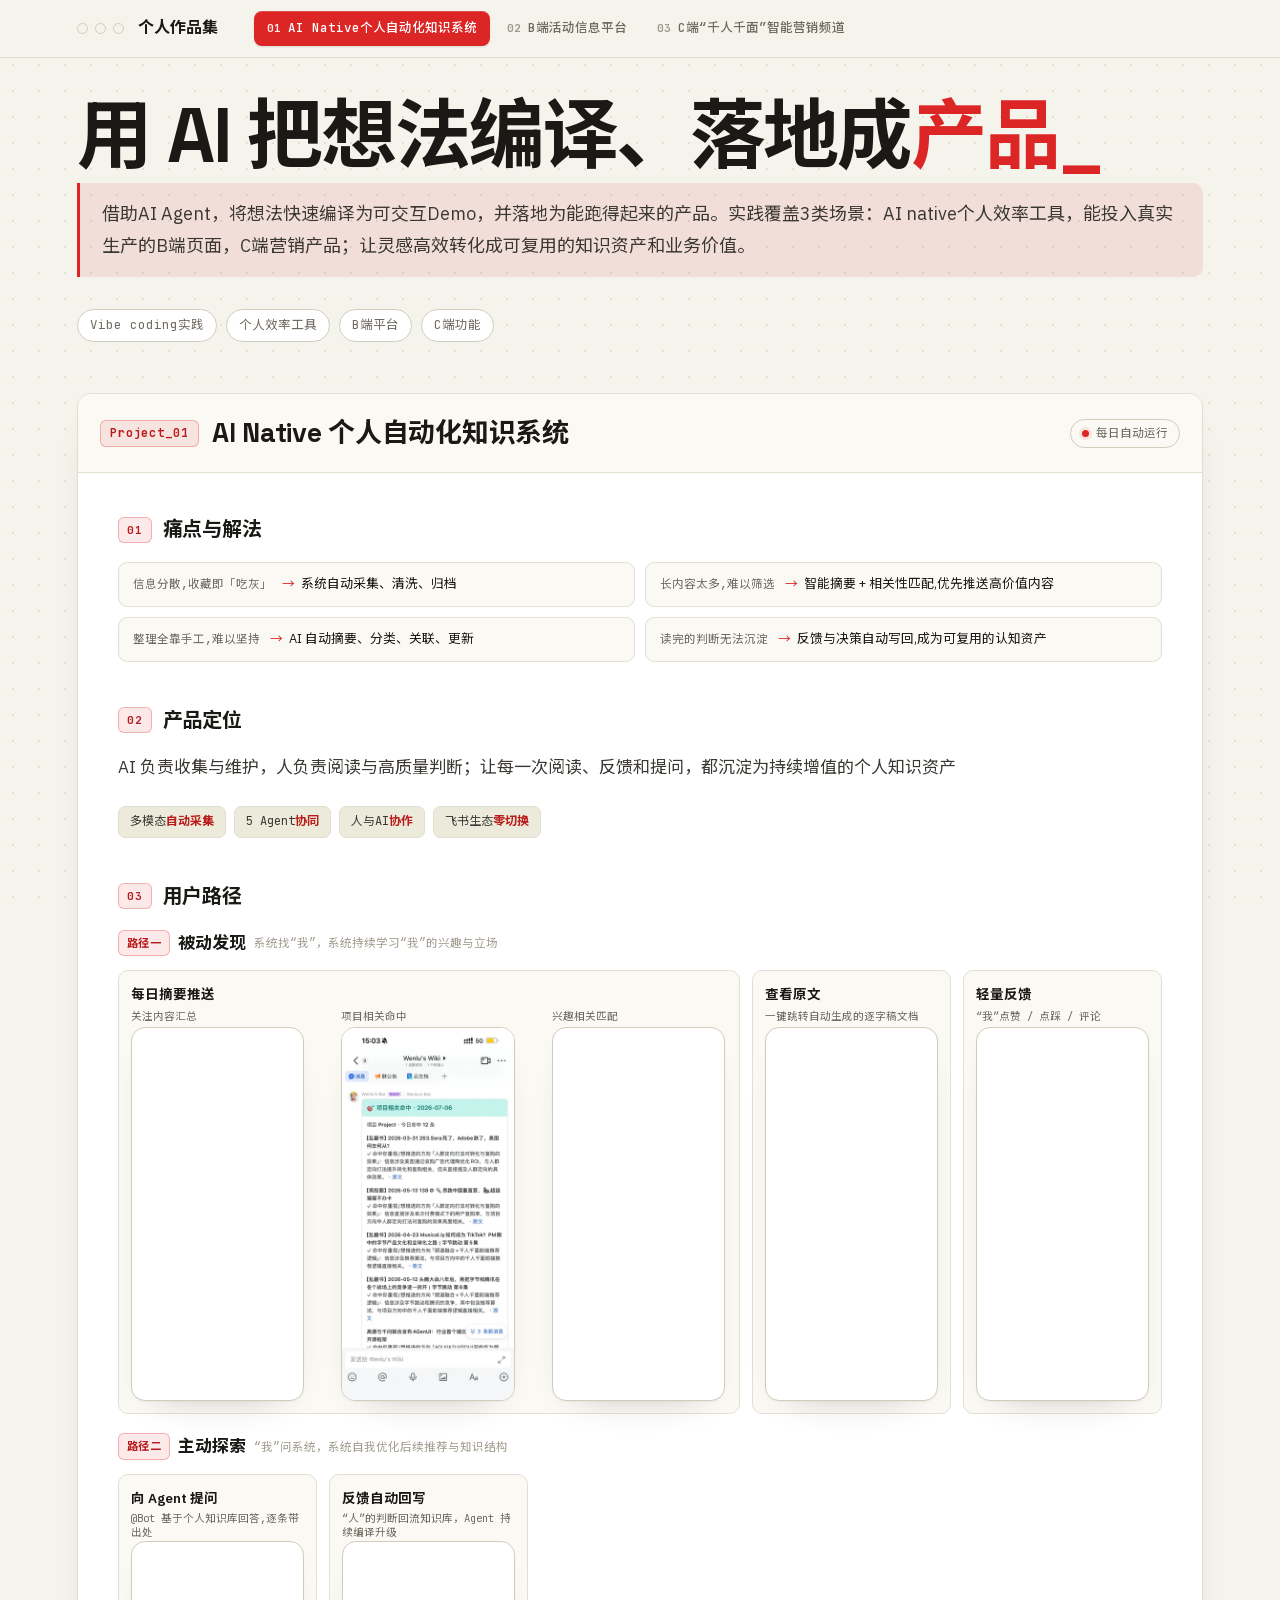
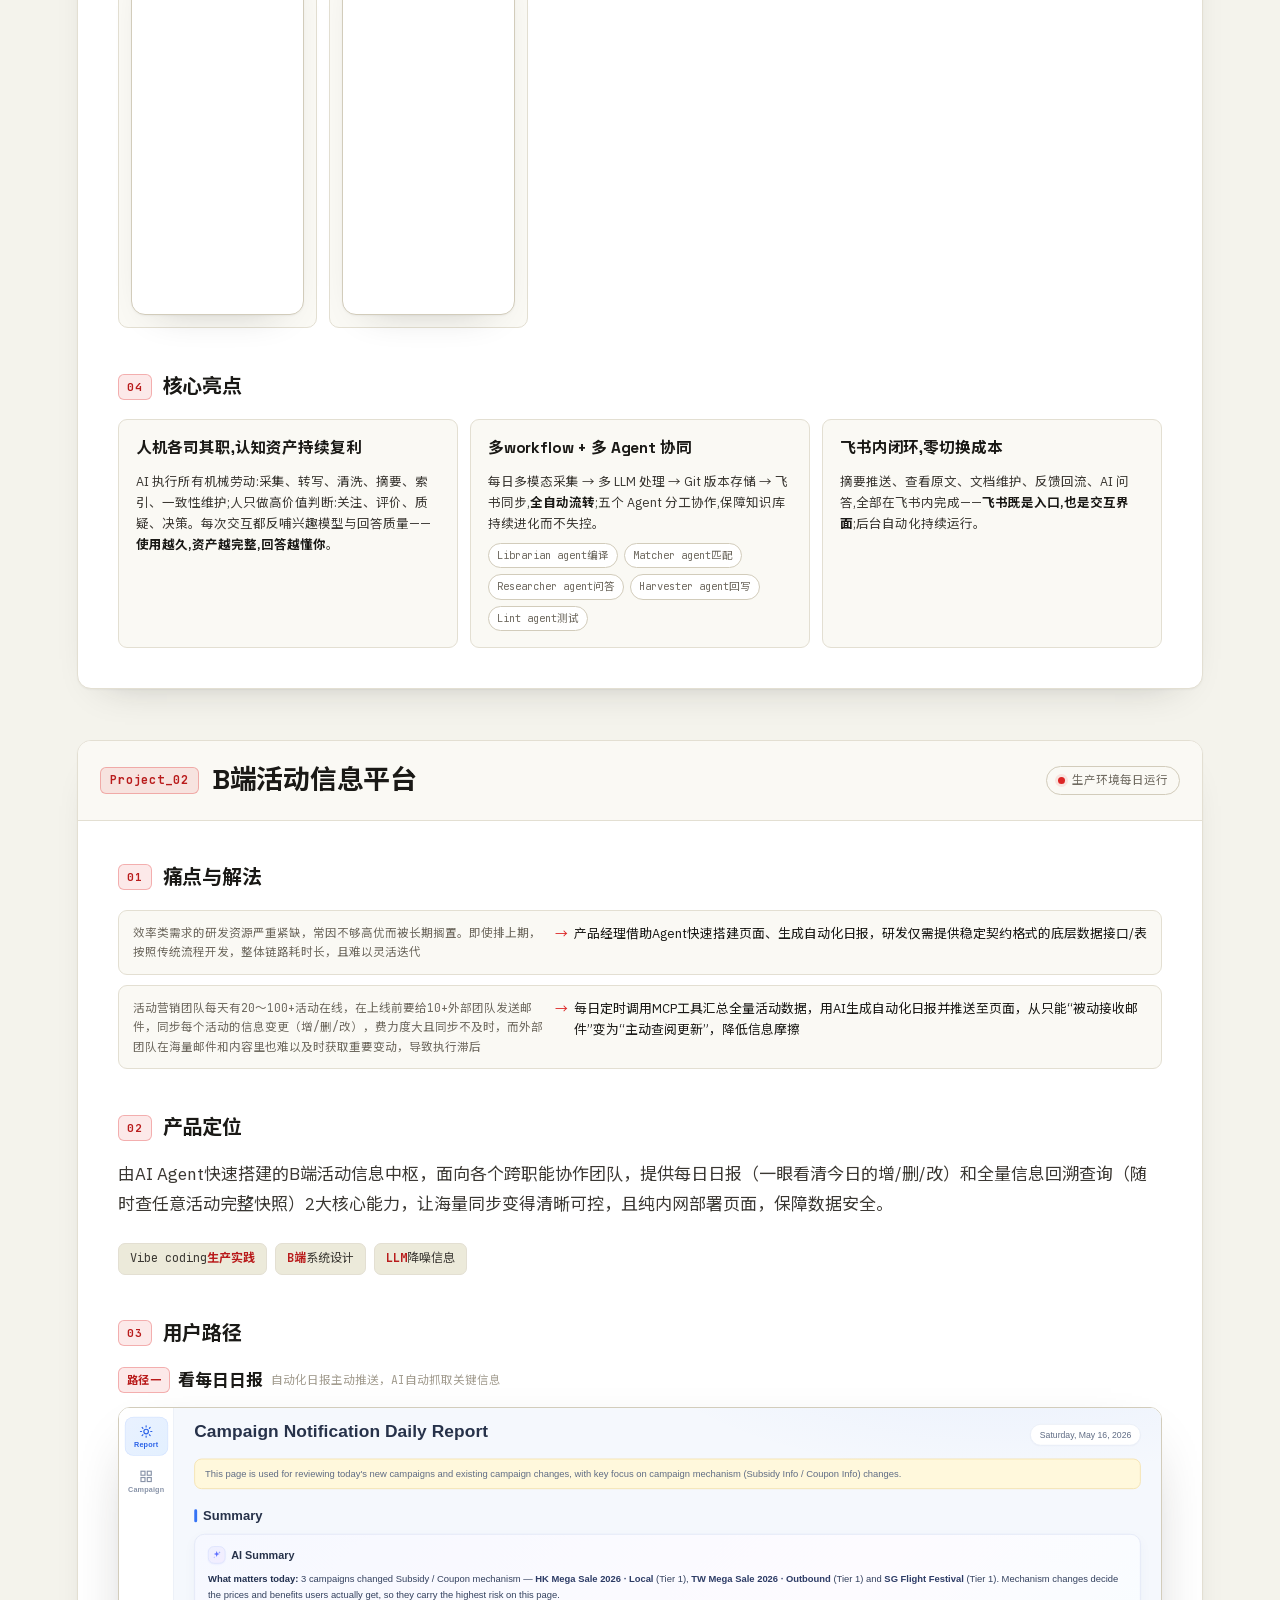
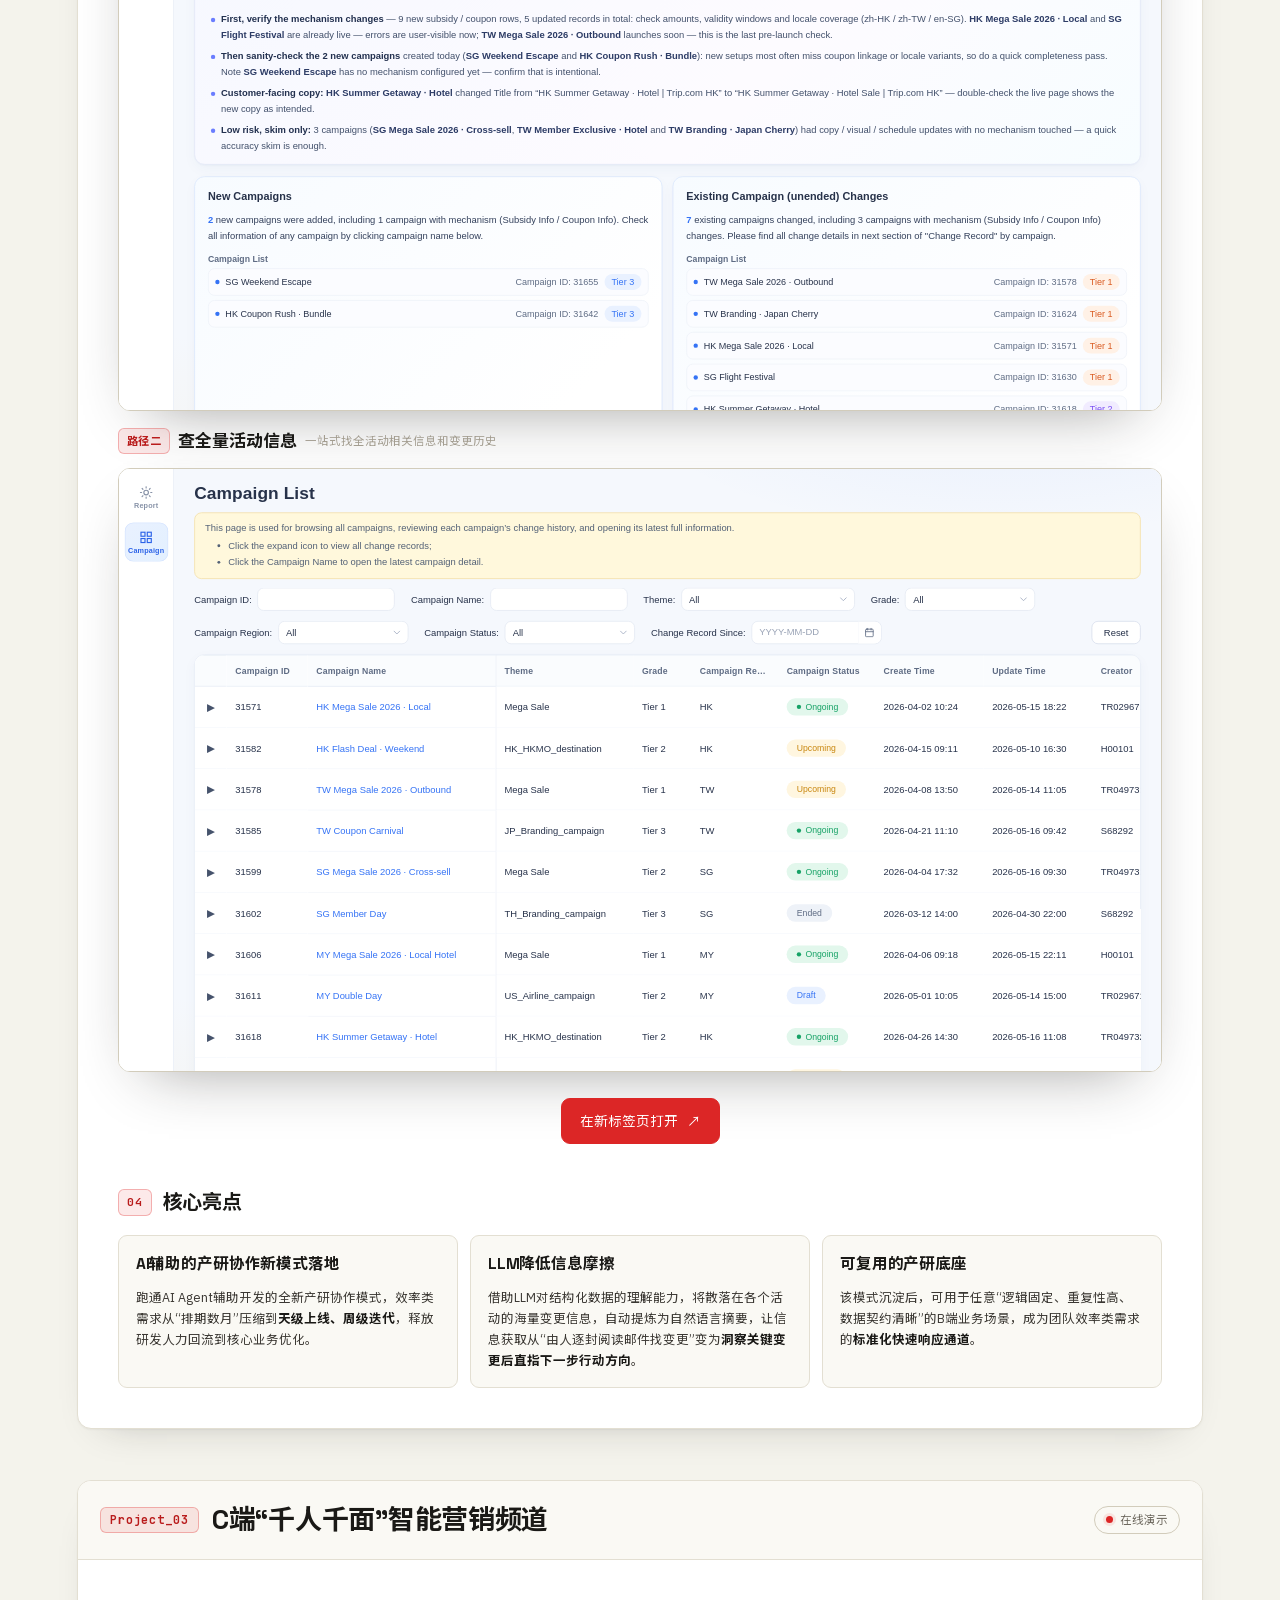
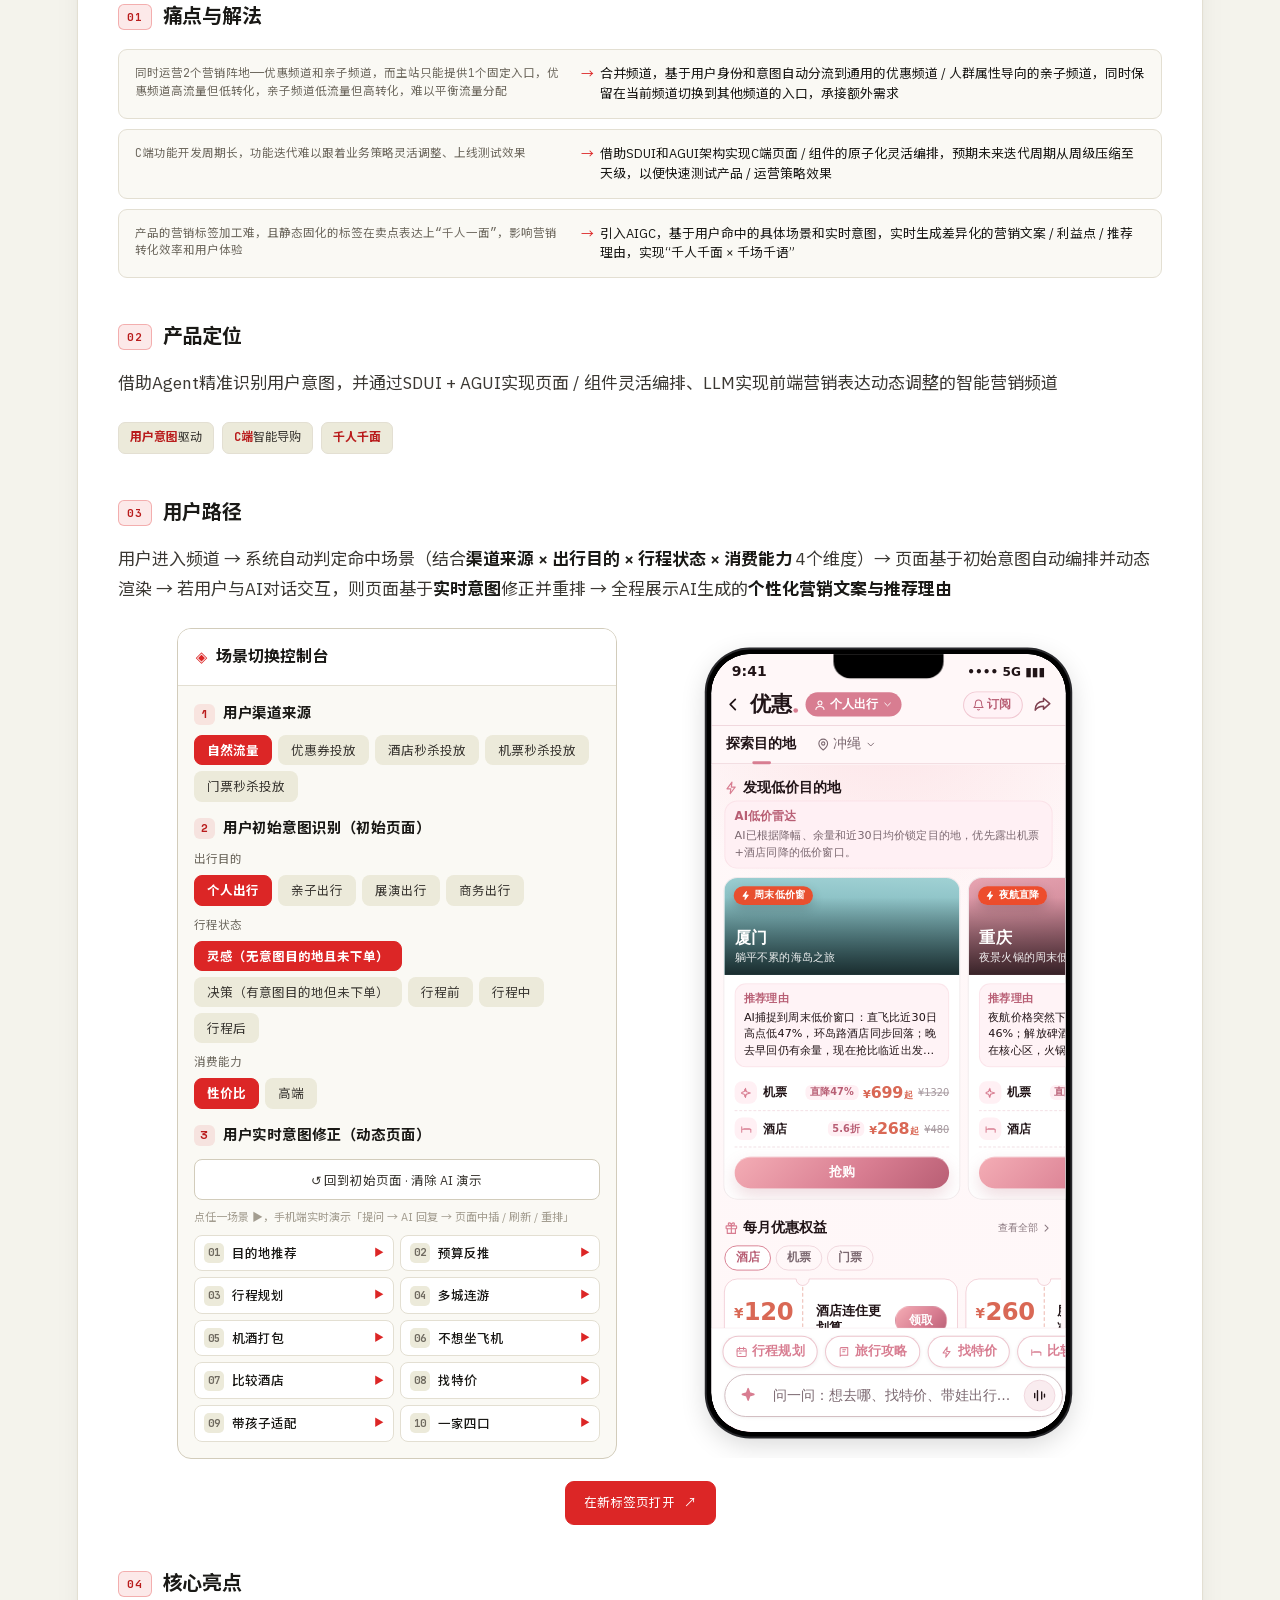
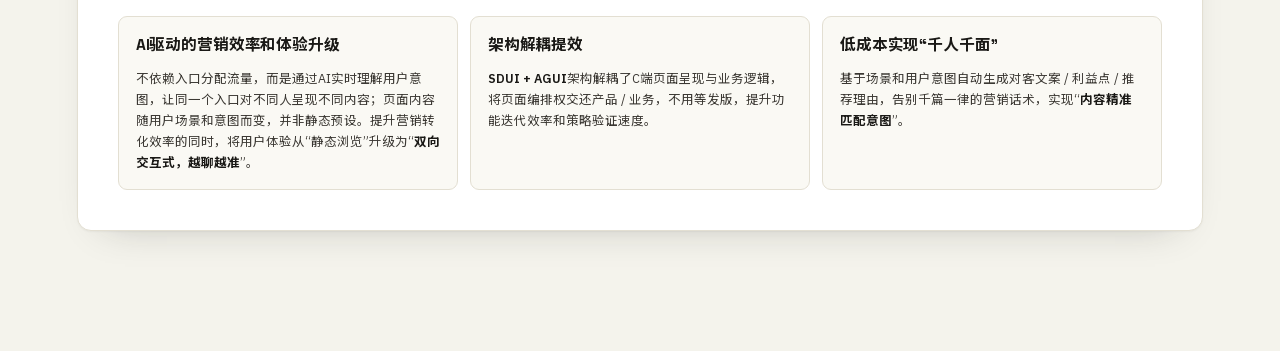
==== commit c6de79f9: "恢复 adfaf83 手机加载基线" ====
--- a/index.html
+++ b/index.html
@@ -5,9 +5,6 @@
 <meta content="width=device-width, initial-scale=1.0" name="viewport"/>
 <title>个人作品集 · Vibe Coding Works</title>
 <link href="data:," rel="icon"/>
-<link as="image" fetchpriority="low" href="assets/images/mobile/kbfig-asset-05.webp?v=portfolio-images-20260725" media="(max-width: 700px)" rel="preload" type="image/webp"/>
-<link as="image" fetchpriority="low" href="assets/images/mobile/kbfig-asset-07.webp?v=portfolio-images-20260725" media="(max-width: 700px)" rel="preload" type="image/webp"/>
-<link as="image" fetchpriority="low" href="assets/images/mobile/kbfig-asset-06.webp?v=portfolio-images-20260725" media="(max-width: 700px)" rel="preload" type="image/webp"/>
 <script>if(window.matchMedia&&window.matchMedia('(max-width:700px)').matches){document.documentElement.classList.add('mobile-fast-fonts');window.addEventListener('load',function(){setTimeout(function(){document.documentElement.classList.remove('mobile-fast-fonts')},12000)},{once:true})}</script>
 <style>@media(max-width:700px){html.mobile-fast-fonts{--font-display:system-ui,sans-serif!important;--font-body:system-ui,sans-serif!important;--font-mono:ui-monospace,monospace!important}}</style>
 <style>/* cyrillic-ext */
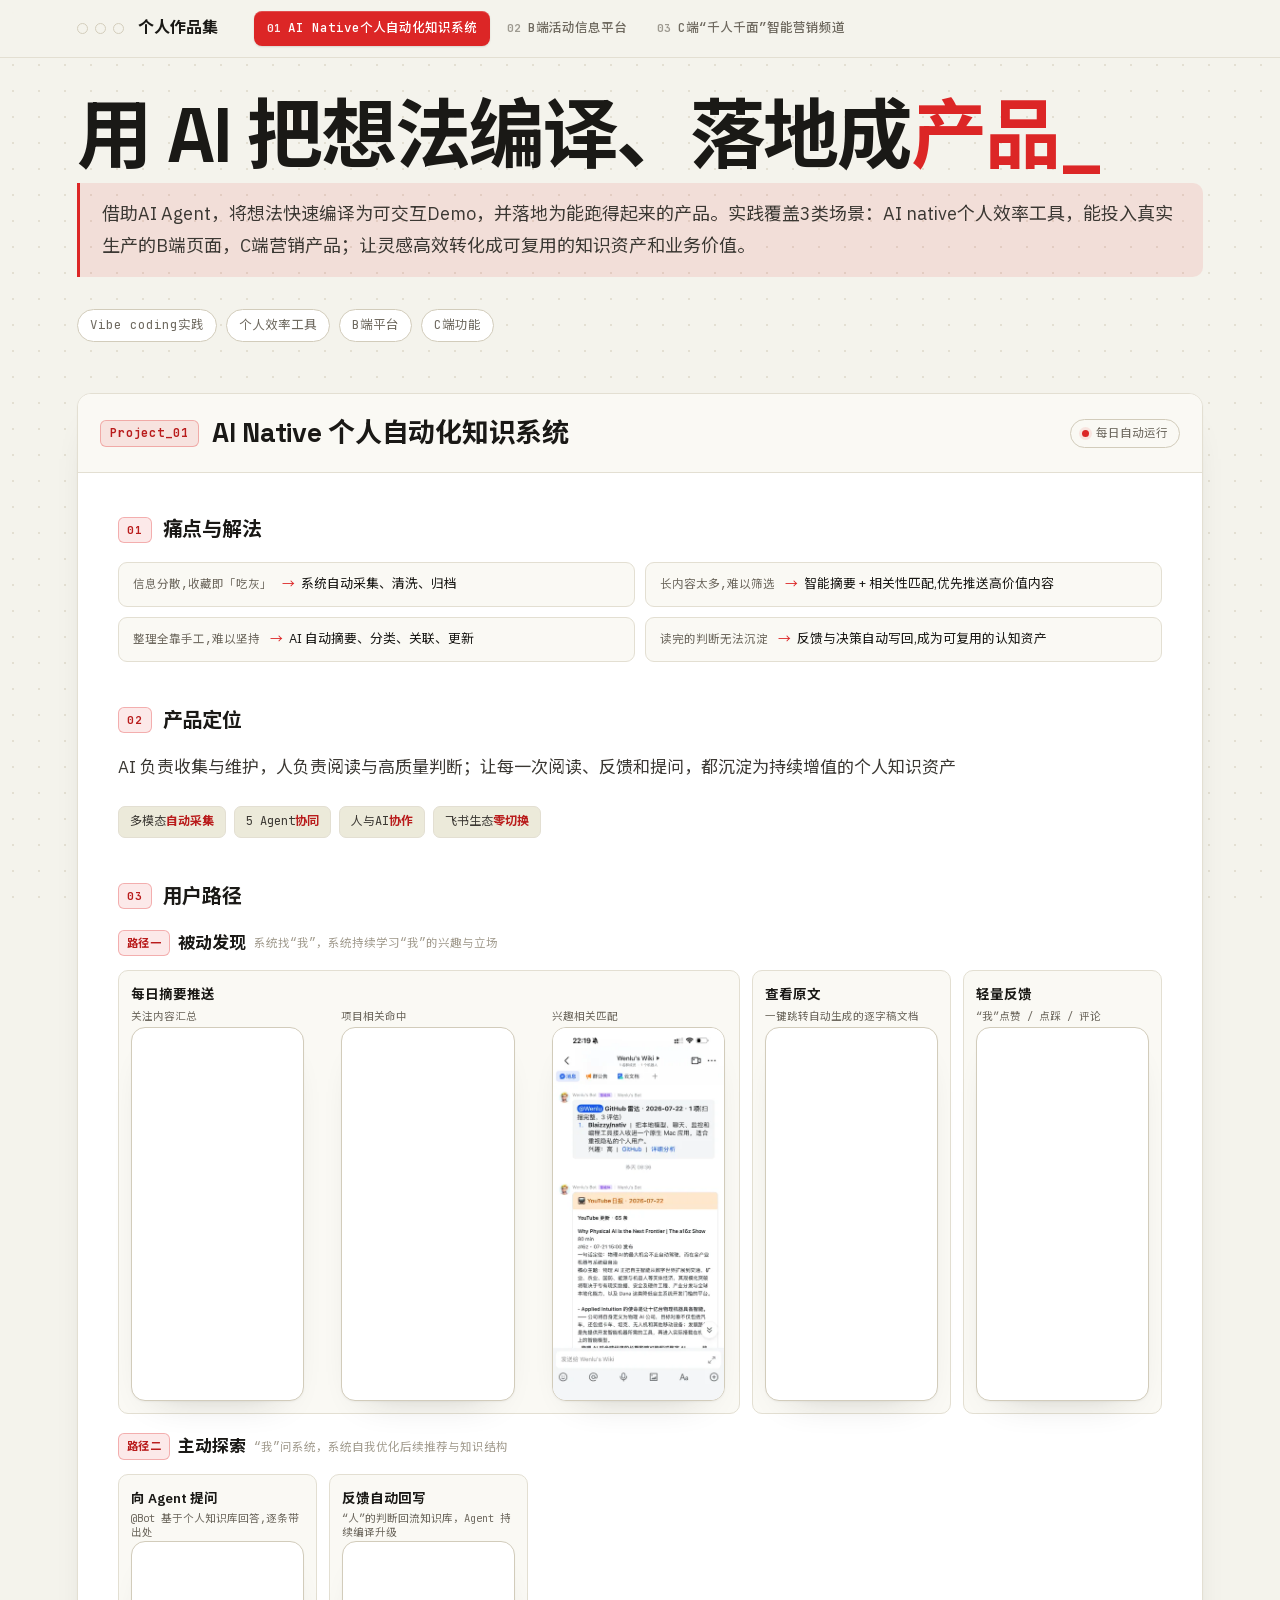
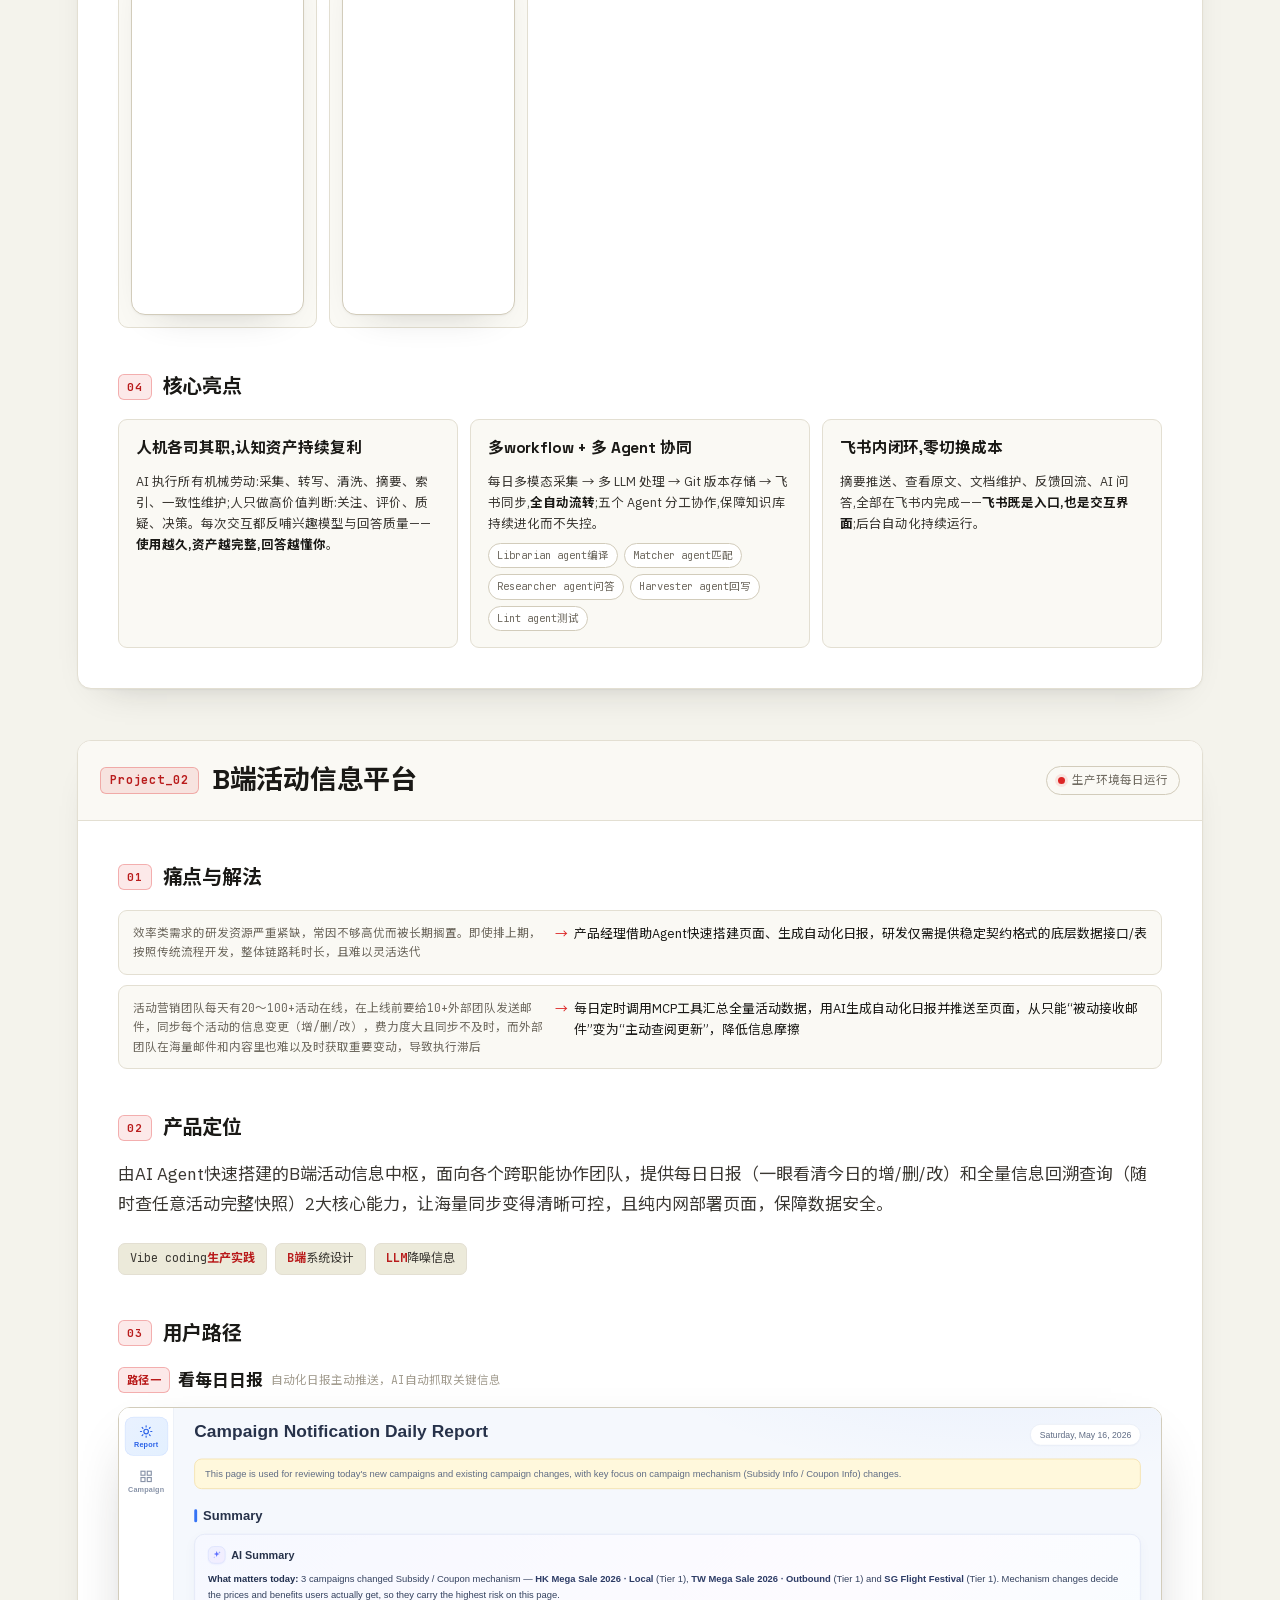
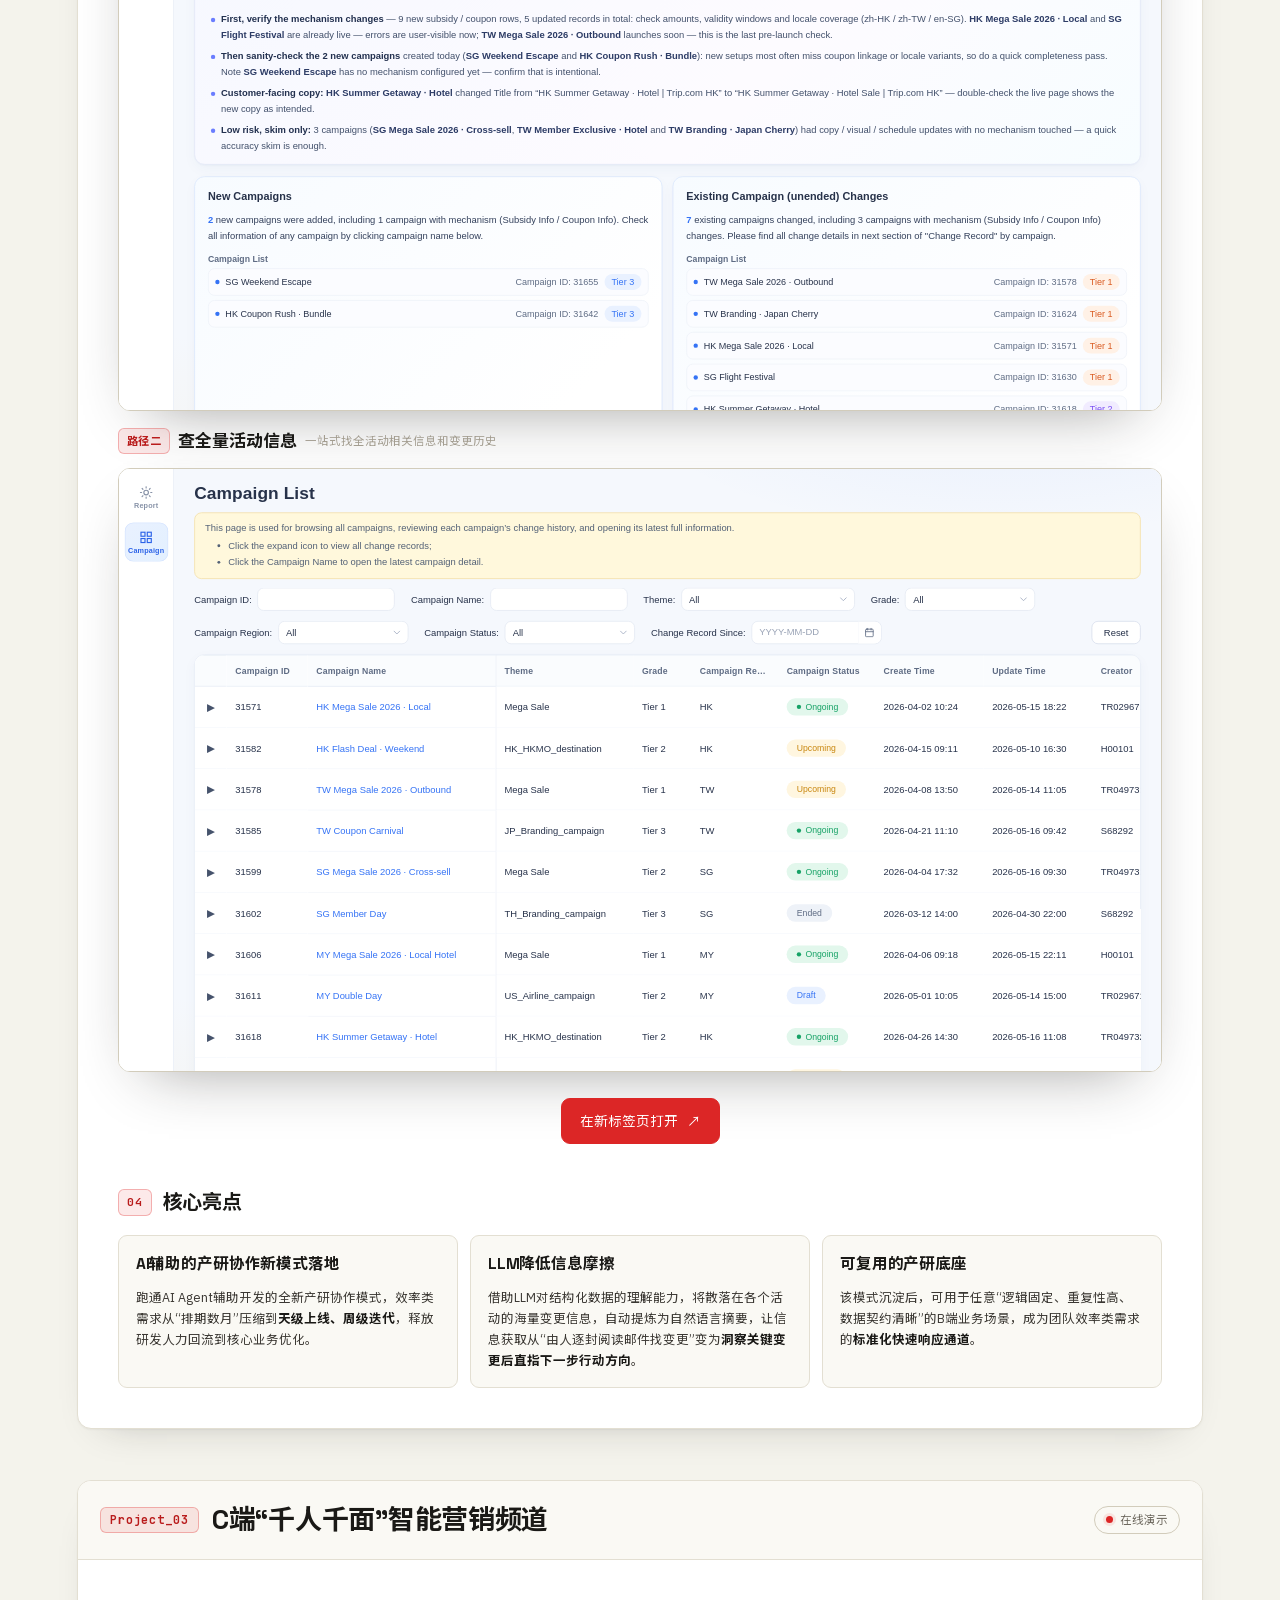
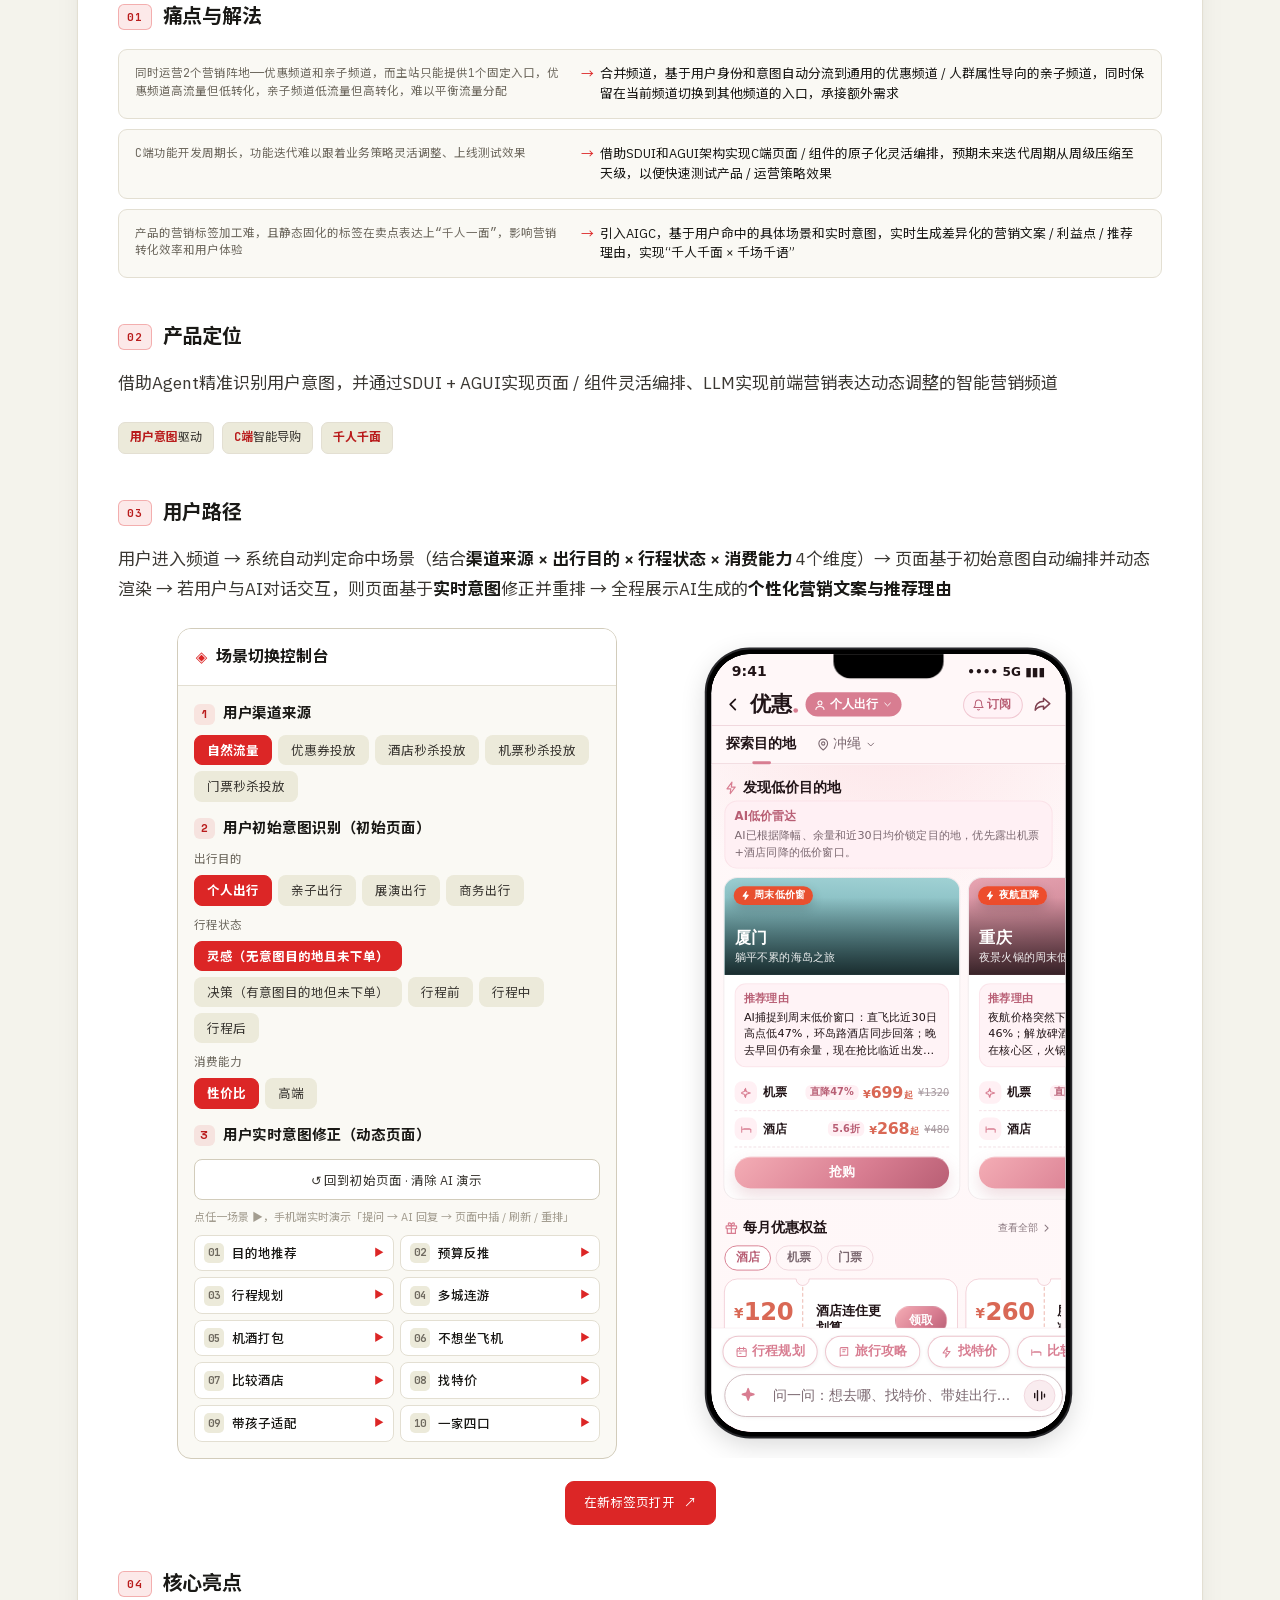
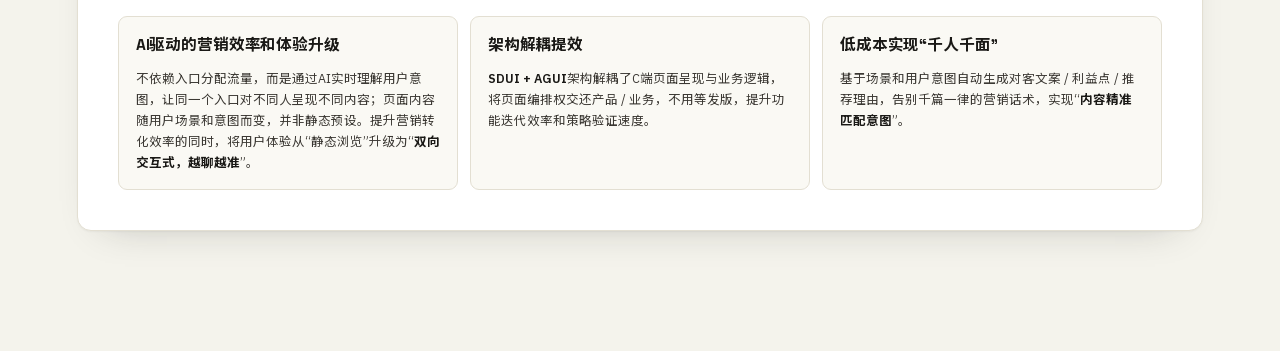
==== commit 95162141: "修复手机端资源竞态与外链白屏" ====
--- a/index.html
+++ b/index.html
@@ -5,8 +5,12 @@
 <meta content="width=device-width, initial-scale=1.0" name="viewport"/>
 <title>个人作品集 · Vibe Coding Works</title>
 <link href="data:," rel="icon"/>
-<script>if(window.matchMedia&&window.matchMedia('(max-width:700px)').matches){document.documentElement.classList.add('mobile-fast-fonts');window.addEventListener('load',function(){setTimeout(function(){document.documentElement.classList.remove('mobile-fast-fonts')},12000)},{once:true})}</script>
+<script>if(window.matchMedia&&window.matchMedia('(max-width:700px)').matches){document.documentElement.classList.add('mobile-fast-fonts');window.addEventListener('load',function(){setTimeout(function(){document.documentElement.classList.remove('mobile-fast-fonts')},45000)},{once:true})}</script>
 <style>@media(max-width:700px){html.mobile-fast-fonts{--font-display:system-ui,sans-serif!important;--font-body:system-ui,sans-serif!important;--font-mono:ui-monospace,monospace!important}}</style>
+<link rel="preload" as="image" href="assets/images/mobile/kbfig-asset-02.webp?v=portfolio-mobilefix-20260725" type="image/webp" media="(max-width:700px)" fetchpriority="high"/>
+<link rel="preload" as="image" href="assets/images/mobile/kbfig-asset-05.webp?v=portfolio-mobilefix-20260725" type="image/webp" media="(max-width:700px)" fetchpriority="high"/>
+<link rel="preload" as="image" href="assets/images/mobile/kbfig-asset-07.webp?v=portfolio-mobilefix-20260725" type="image/webp" media="(max-width:700px)" fetchpriority="high"/>
+<link rel="preload" as="image" href="assets/images/mobile/kbfig-asset-06.webp?v=portfolio-mobilefix-20260725" type="image/webp" media="(max-width:700px)" fetchpriority="high"/>
 <style>/* cyrillic-ext */
 
 /* cyrillic */
@@ -2412,13 +2416,13 @@
 <div class="kb-stage p1-shot-card">
 <div class="kb-sth"><b>查看原文</b><i>一键跳转自动生成的逐字稿文档</i></div>
 <figure class="kb-shot" data-cap="图2 · 推送对应的摘要 / 逐字稿文档,一键跳转阅读原文">
-<div class="ph"><picture><source media="(max-width: 700px)" srcset="assets/images/mobile/kbfig-asset-02.webp?v=portfolio-images-20260725" type="image/webp"/><source media="(max-width: 700px)" srcset="assets/images/mobile/kbfig-asset-02.jpg" type="image/jpeg"/><img alt="查看原文截图" decoding="async" loading="lazy" src="assets/images/kbfig-asset-02.jpg"/></picture></div>
+<div class="ph"><picture><source media="(max-width: 700px)" srcset="assets/images/mobile/kbfig-asset-02.webp?v=portfolio-mobilefix-20260725" type="image/webp"/><source media="(max-width: 700px)" srcset="assets/images/mobile/kbfig-asset-02.jpg" type="image/jpeg"/><img alt="查看原文截图" decoding="async" loading="lazy" src="assets/images/kbfig-asset-02.jpg"/></picture></div>
 </figure>
 </div>
 <div class="kb-stage p1-shot-card">
 <div class="kb-sth"><b>轻量反馈</b><i>“我”点赞 / 点踩 / 评论</i></div>
 <figure class="kb-shot" data-cap="图5 · 我在文档划线评论,判断自动沉淀回知识库">
-<div class="ph"><picture><source media="(max-width: 700px)" srcset="assets/images/mobile/kbfig-asset-05.webp?v=portfolio-images-20260725" type="image/webp"/><source media="(max-width: 700px)" srcset="assets/images/mobile/kbfig-asset-05.jpg" type="image/jpeg"/><img alt="轻量反馈截图" decoding="async" loading="lazy" src="assets/images/kbfig-asset-05.jpg"/></picture></div>
+<div class="ph"><picture><source media="(max-width: 700px)" srcset="assets/images/mobile/kbfig-asset-05.webp?v=portfolio-mobilefix-20260725" type="image/webp"/><source media="(max-width: 700px)" srcset="assets/images/mobile/kbfig-asset-05.jpg" type="image/jpeg"/><img alt="轻量反馈截图" decoding="async" loading="lazy" src="assets/images/kbfig-asset-05.jpg"/></picture></div>
 </figure>
 </div>
 </div>
@@ -2429,13 +2433,13 @@
 <div class="kb-stage p1-shot-card">
 <div class="kb-sth"><b>向 Agent 提问</b><i>@Bot 基于个人知识库回答,逐条带出处</i></div>
 <figure class="kb-shot" data-cap="图7 · 向 Agent 提问,获得基于个人知识库、带出处的回答">
-<div class="ph"><picture><source media="(max-width: 700px)" srcset="assets/images/mobile/kbfig-asset-07.webp?v=portfolio-images-20260725" type="image/webp"/><source media="(max-width: 700px)" srcset="assets/images/mobile/kbfig-asset-07.jpg" type="image/jpeg"/><img alt="向 Agent 提问截图" decoding="async" loading="lazy" src="assets/images/kbfig-asset-07.jpg"/></picture></div>
+<div class="ph"><picture><source media="(max-width: 700px)" srcset="assets/images/mobile/kbfig-asset-07.webp?v=portfolio-mobilefix-20260725" type="image/webp"/><source media="(max-width: 700px)" srcset="assets/images/mobile/kbfig-asset-07.jpg" type="image/jpeg"/><img alt="向 Agent 提问截图" decoding="async" loading="lazy" src="assets/images/kbfig-asset-07.jpg"/></picture></div>
 </figure>
 </div>
 <div class="kb-stage p1-shot-card">
 <div class="kb-sth"><b>反馈自动回写</b><i>“人”的判断回流知识库，Agent 持续编译升级</i></div>
 <figure class="kb-shot" data-cap="图6 · Agent 编译后的知识文档:归纳论点 + 逐条出处引用">
-<div class="ph"><picture><source media="(max-width: 700px)" srcset="assets/images/mobile/kbfig-asset-06.webp?v=portfolio-images-20260725" type="image/webp"/><source media="(max-width: 700px)" srcset="assets/images/mobile/kbfig-asset-06.jpg" type="image/jpeg"/><img alt="反馈自动回写截图" decoding="async" loading="lazy" src="assets/images/kbfig-asset-06.jpg"/></picture></div>
+<div class="ph"><picture><source media="(max-width: 700px)" srcset="assets/images/mobile/kbfig-asset-06.webp?v=portfolio-mobilefix-20260725" type="image/webp"/><source media="(max-width: 700px)" srcset="assets/images/mobile/kbfig-asset-06.jpg" type="image/jpeg"/><img alt="反馈自动回写截图" decoding="async" loading="lazy" src="assets/images/kbfig-asset-06.jpg"/></picture></div>
 </figure>
 </div>
 </div>
@@ -2628,8 +2632,8 @@
     var p2 = document.getElementById('portal-frame-2');
 
     // Embedded demos use bundled resources; external buttons always point to GitHub Pages.
-    var dealsUrl = r.dealsDemo || 'demos/deals-channel.html?v=portfolio-ready-20260725';
-    var portalUrl = r.portalDemo || 'demos/campaign-portal.html?v=portfolio-ready-20260725';
+    var dealsUrl = r.dealsDemo || 'demos/deals-channel.html?v=portfolio-mobilefix-20260725';
+    var portalUrl = r.portalDemo || 'demos/campaign-portal.html?v=portfolio-mobilefix-20260725';
     var dealsExternal = 'https://wenlu93.github.io/deals-channel/?v=92efb35';
     var portalExternal = 'https://wenlu93.github.io/campaign-info-portal/?v=acf0065';
     var narrowScreen = !!(window.matchMedia && window.matchMedia('(max-width: 700px)').matches);
@@ -2738,6 +2742,7 @@
           dealsNav.addEventListener(evt, loadDeals, { once:true, passive:true });
         });
       }
+      if (narrowScreen) setTimeout(loadDeals, 7000);
     }
 
     function loadPortal2(){
@@ -2802,6 +2807,14 @@
       } else {
         setTimeout(loadPortal, 2600);
       }
+
+      var portalNav = document.querySelector('a.navlink[href="#project-2"]');
+      if (portalNav) {
+        ['pointerenter','focus','touchstart'].forEach(function(evt){
+          portalNav.addEventListener(evt, loadPortal, { once:true, passive:true });
+        });
+      }
+      if (narrowScreen) setTimeout(loadPortal, 5000);
     }
 
     function scalePortal2(){
@@ -2824,54 +2837,8 @@
     if (dealsOpen) dealsOpen.href = dealsExternal;
     if (portalOpen) portalOpen.href = portalExternal;
 
-    function addHint(rel, href, asValue) {
-      if (!href || document.querySelector('link[rel="' + rel + '"][href="' + href + '"]')) return;
-      var link = document.createElement('link');
-      link.rel = rel;
-      link.href = href;
-      if (asValue) link.as = asValue;
-      document.head.appendChild(link);
-    }
-
-    function prefetchDemo(url) {
-      addHint('prefetch', url, 'document');
-    }
-
-    function warmExternal(url) {
-      prefetchDemo(url);
-      // Hidden iframe only on user intent; helps demo-new-tab open faster without blocking initial page.
-      if (document.querySelector('iframe[data-warm-url="' + url + '"]')) return;
-      var f = document.createElement('iframe');
-      f.setAttribute('data-warm-url', url);
-      f.src = url;
-      f.loading = 'eager';
-      f.style.cssText = 'position:absolute;width:1px;height:1px;opacity:0;pointer-events:none;left:-9999px;top:-9999px;border:0;';
-      document.body.appendChild(f);
-    }
-
-    // Prefetch only after the initial page and critical resources have settled.
-    function prefetchExternalDemosLater(){
-      var idle = window.requestIdleCallback || function(cb){ return setTimeout(cb, 1600); };
-      idle(function(){
-        prefetchDemo(dealsExternal);
-        prefetchDemo(portalExternal);
-      }, { timeout: 4000 });
-    }
-    if (document.readyState === 'complete') {
-      setTimeout(prefetchExternalDemosLater, 6000);
-    } else {
-      window.addEventListener('load', function(){
-        setTimeout(prefetchExternalDemosLater, 6000);
-      }, { once:true });
-    }
-
-    [dealsOpen, portalOpen].forEach(function(a){
-      if (!a) return;
-      var url = a.href;
-      ['pointerenter','focus','touchstart'].forEach(function(evt){
-        a.addEventListener(evt, function(){ warmExternal(url); }, { once:true, passive:true });
-      });
-    });
+    // Keep external navigation direct. Starting a hidden copy on touchstart makes
+    // mobile Safari fetch and render the same heavy page twice during the tap.
   })();
 </script>
 <script>
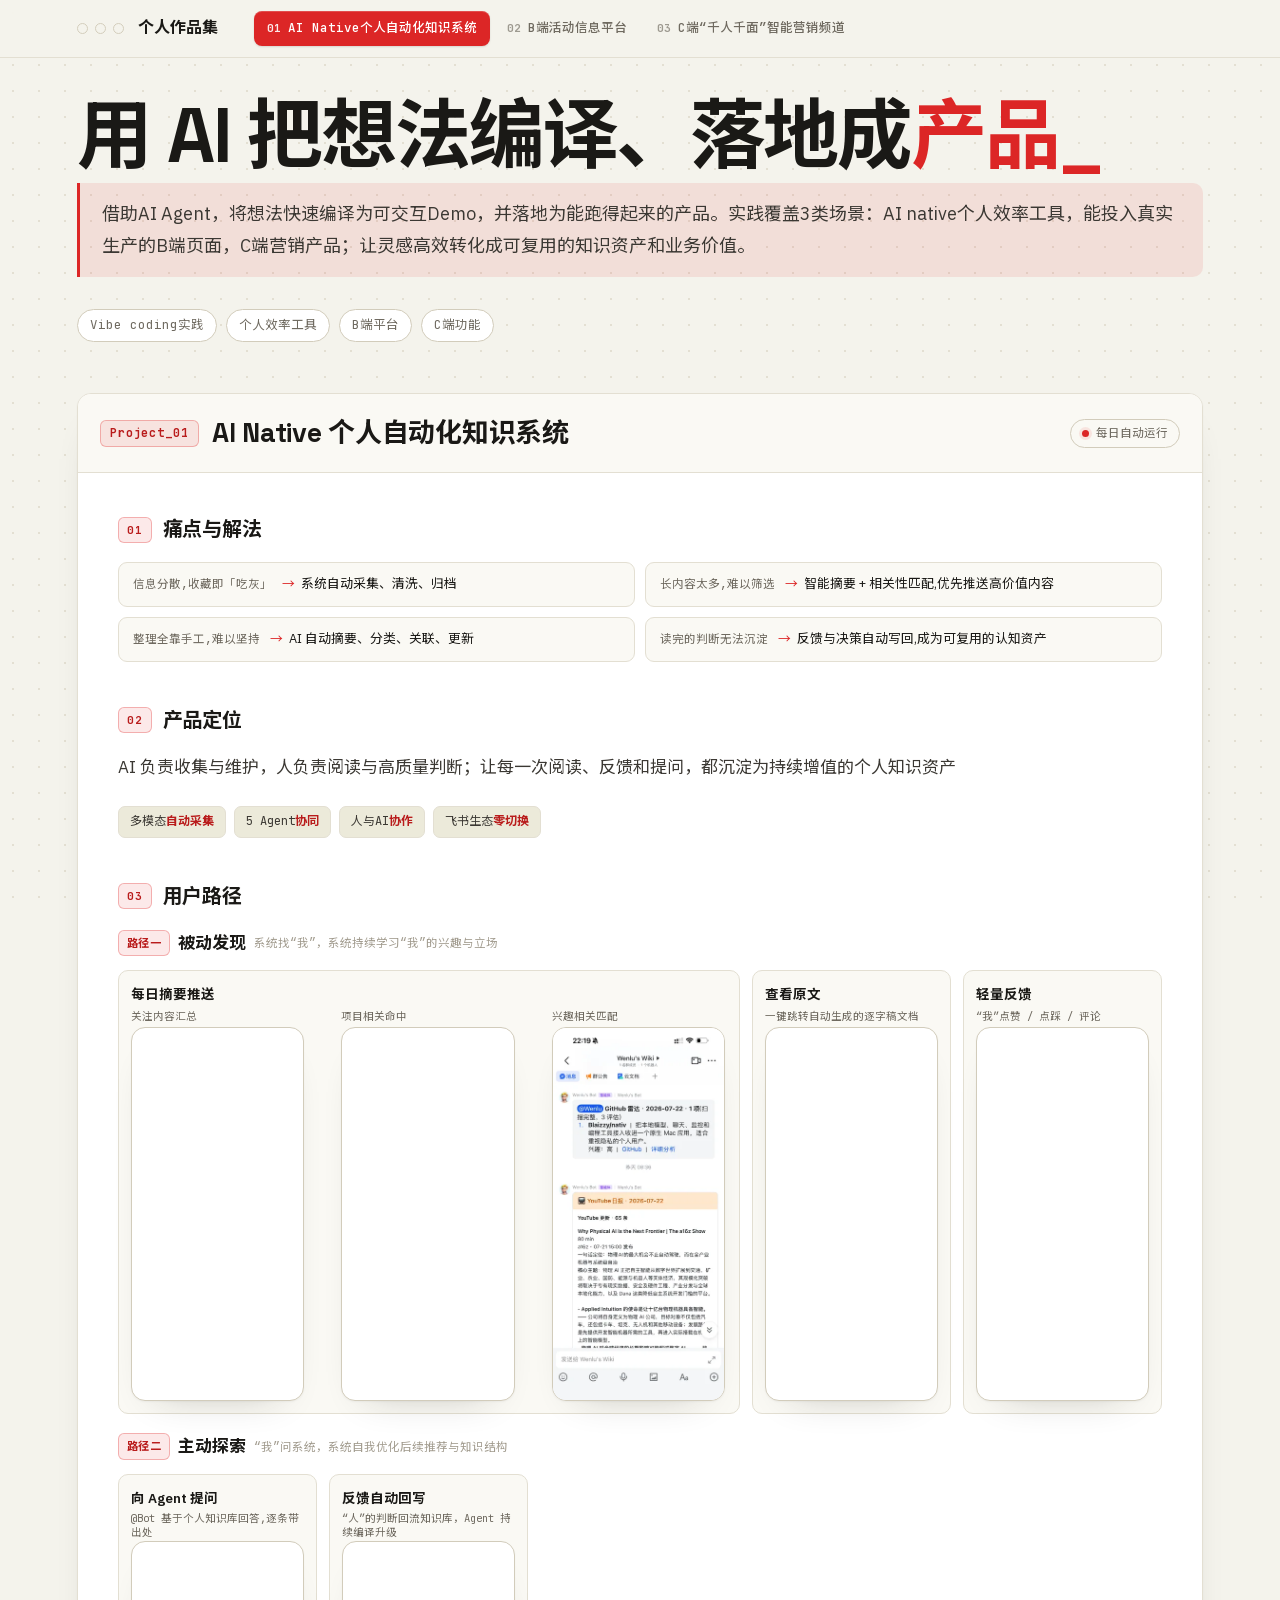
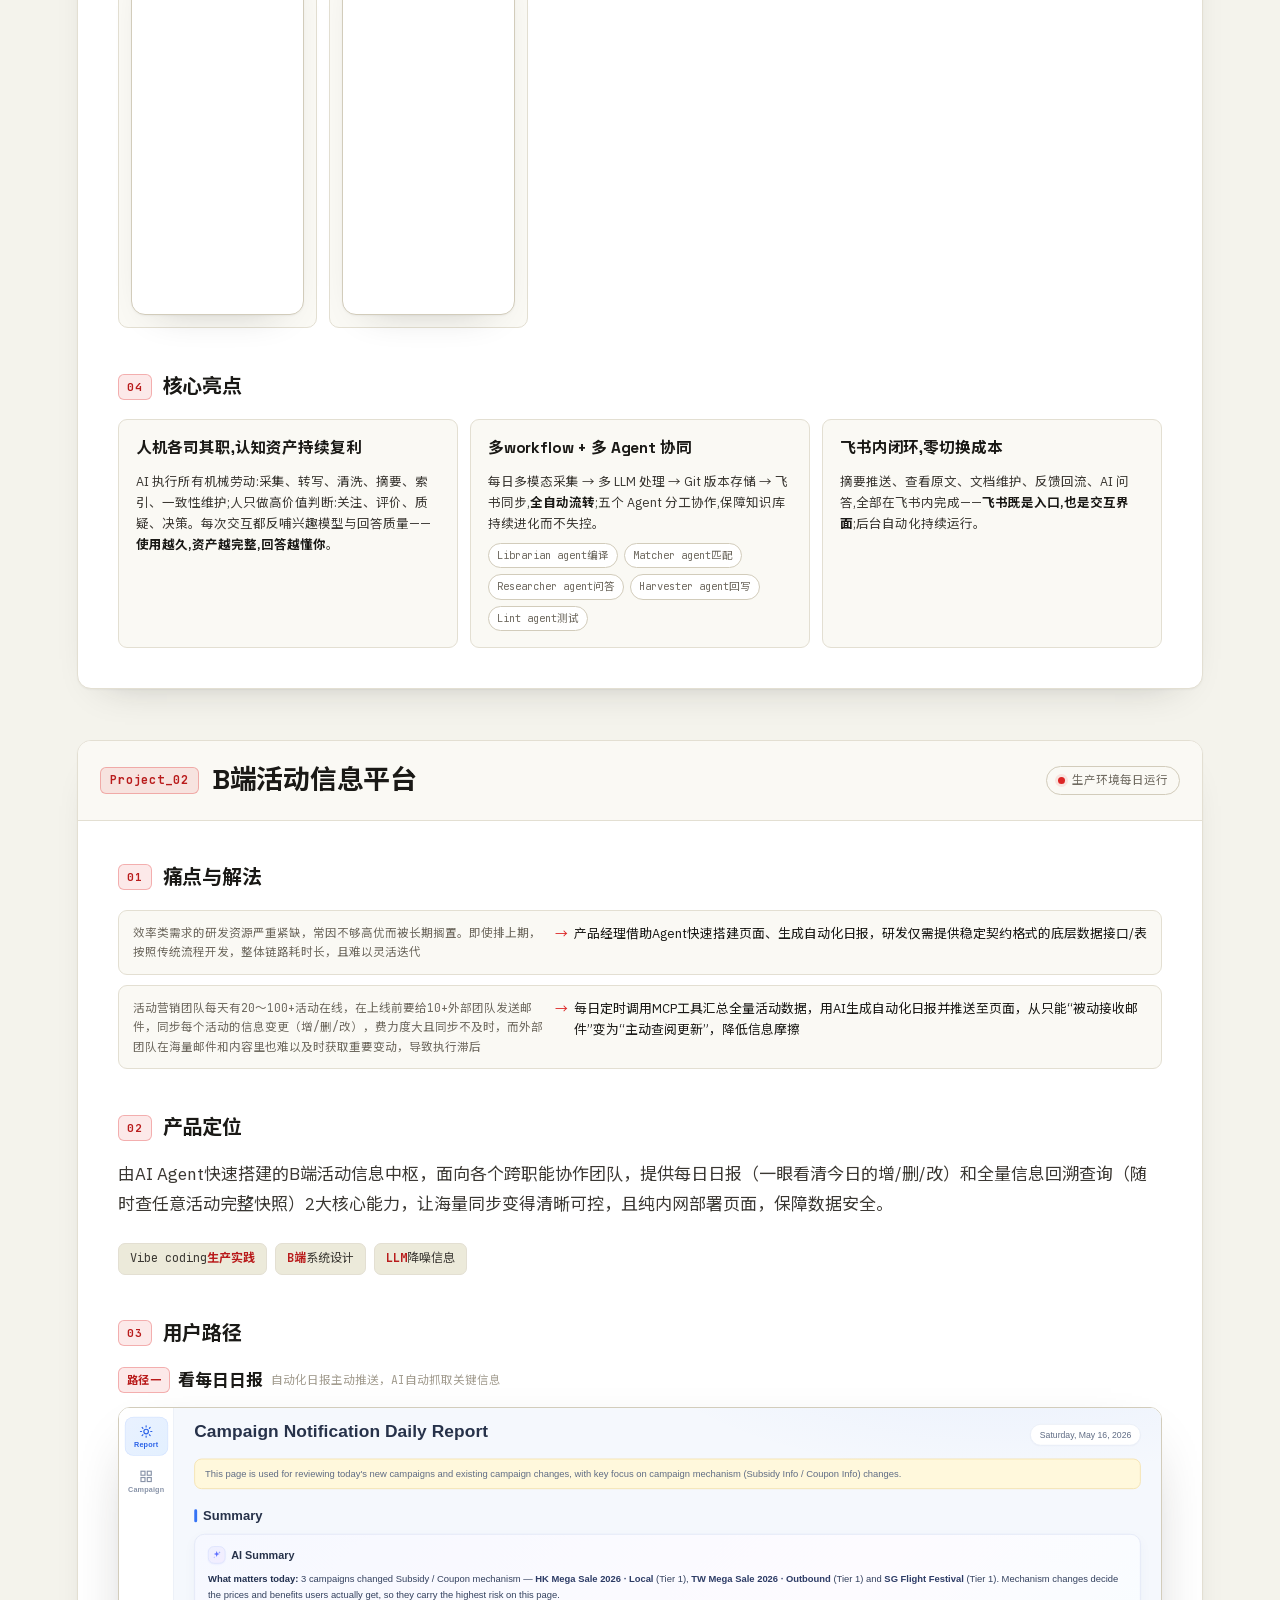
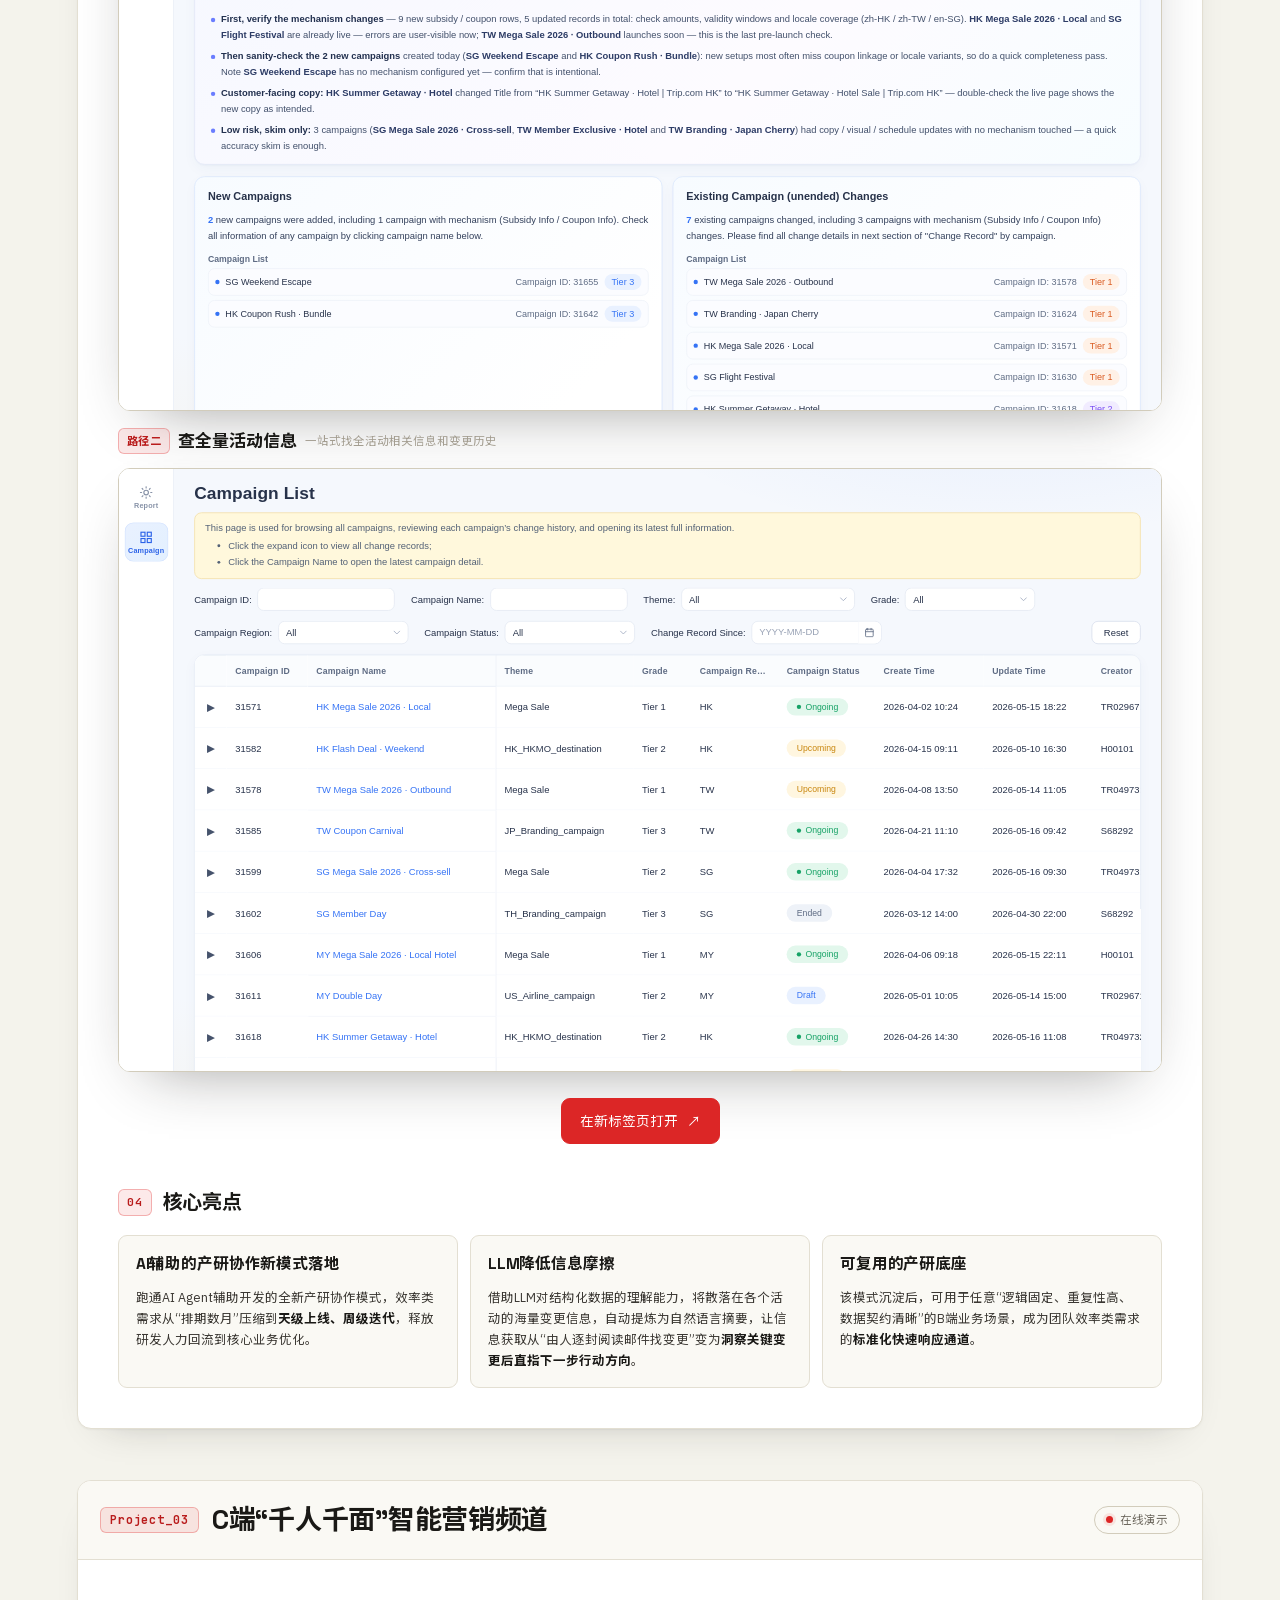
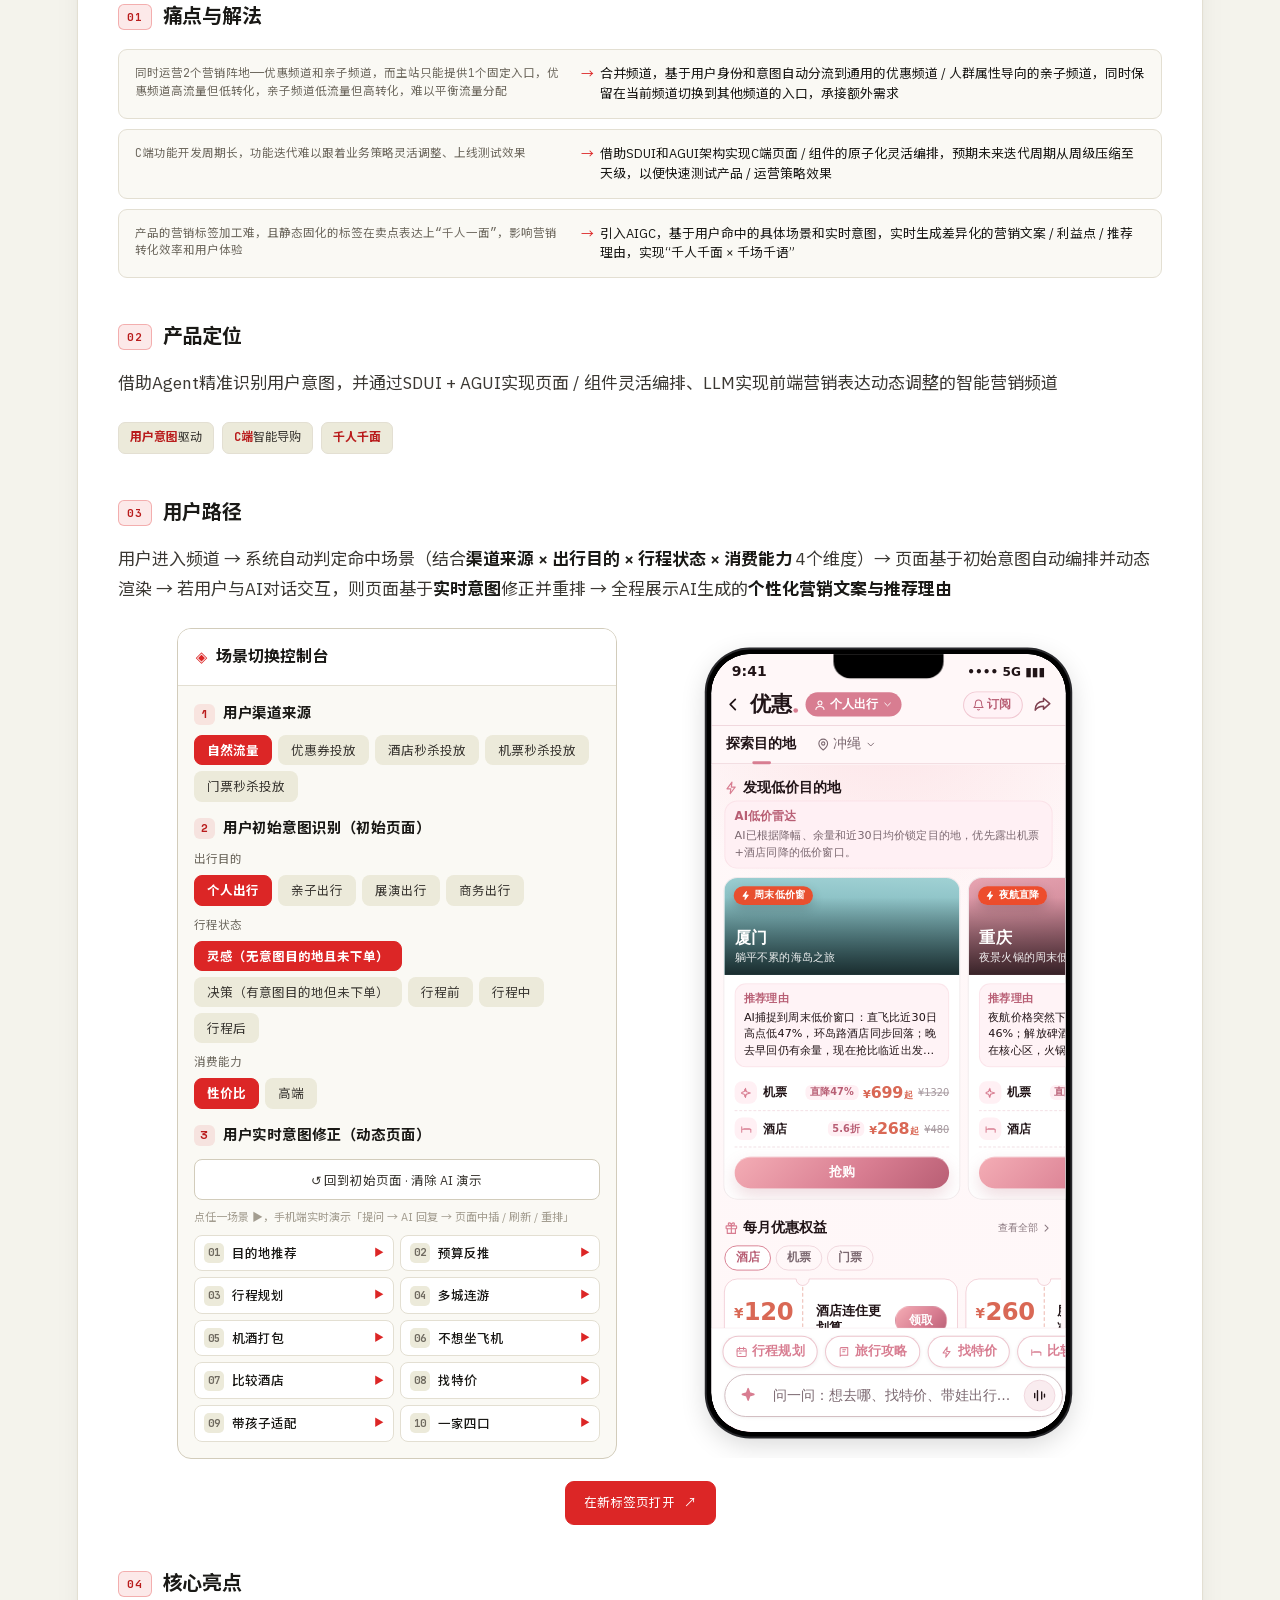
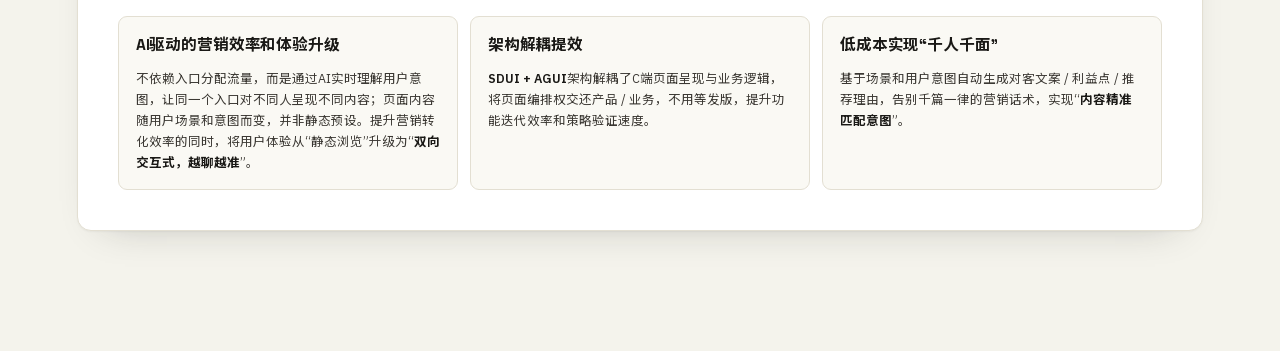
==== commit 0c2e9db4: "恢复到 adfaf83 已确认版本" ====
--- a/index.html
+++ b/index.html
@@ -5,12 +5,8 @@
 <meta content="width=device-width, initial-scale=1.0" name="viewport"/>
 <title>个人作品集 · Vibe Coding Works</title>
 <link href="data:," rel="icon"/>
-<script>if(window.matchMedia&&window.matchMedia('(max-width:700px)').matches){document.documentElement.classList.add('mobile-fast-fonts');window.addEventListener('load',function(){setTimeout(function(){document.documentElement.classList.remove('mobile-fast-fonts')},45000)},{once:true})}</script>
+<script>if(window.matchMedia&&window.matchMedia('(max-width:700px)').matches){document.documentElement.classList.add('mobile-fast-fonts');window.addEventListener('load',function(){setTimeout(function(){document.documentElement.classList.remove('mobile-fast-fonts')},12000)},{once:true})}</script>
 <style>@media(max-width:700px){html.mobile-fast-fonts{--font-display:system-ui,sans-serif!important;--font-body:system-ui,sans-serif!important;--font-mono:ui-monospace,monospace!important}}</style>
-<link rel="preload" as="image" href="assets/images/mobile/kbfig-asset-02.webp?v=portfolio-mobilefix-20260725" type="image/webp" media="(max-width:700px)" fetchpriority="high"/>
-<link rel="preload" as="image" href="assets/images/mobile/kbfig-asset-05.webp?v=portfolio-mobilefix-20260725" type="image/webp" media="(max-width:700px)" fetchpriority="high"/>
-<link rel="preload" as="image" href="assets/images/mobile/kbfig-asset-07.webp?v=portfolio-mobilefix-20260725" type="image/webp" media="(max-width:700px)" fetchpriority="high"/>
-<link rel="preload" as="image" href="assets/images/mobile/kbfig-asset-06.webp?v=portfolio-mobilefix-20260725" type="image/webp" media="(max-width:700px)" fetchpriority="high"/>
 <style>/* cyrillic-ext */
 
 /* cyrillic */
@@ -2416,13 +2412,13 @@
 <div class="kb-stage p1-shot-card">
 <div class="kb-sth"><b>查看原文</b><i>一键跳转自动生成的逐字稿文档</i></div>
 <figure class="kb-shot" data-cap="图2 · 推送对应的摘要 / 逐字稿文档,一键跳转阅读原文">
-<div class="ph"><picture><source media="(max-width: 700px)" srcset="assets/images/mobile/kbfig-asset-02.webp?v=portfolio-mobilefix-20260725" type="image/webp"/><source media="(max-width: 700px)" srcset="assets/images/mobile/kbfig-asset-02.jpg" type="image/jpeg"/><img alt="查看原文截图" decoding="async" loading="lazy" src="assets/images/kbfig-asset-02.jpg"/></picture></div>
+<div class="ph"><picture><source media="(max-width: 700px)" srcset="assets/images/mobile/kbfig-asset-02.webp?v=portfolio-images-20260725" type="image/webp"/><source media="(max-width: 700px)" srcset="assets/images/mobile/kbfig-asset-02.jpg" type="image/jpeg"/><img alt="查看原文截图" decoding="async" loading="lazy" src="assets/images/kbfig-asset-02.jpg"/></picture></div>
 </figure>
 </div>
 <div class="kb-stage p1-shot-card">
 <div class="kb-sth"><b>轻量反馈</b><i>“我”点赞 / 点踩 / 评论</i></div>
 <figure class="kb-shot" data-cap="图5 · 我在文档划线评论,判断自动沉淀回知识库">
-<div class="ph"><picture><source media="(max-width: 700px)" srcset="assets/images/mobile/kbfig-asset-05.webp?v=portfolio-mobilefix-20260725" type="image/webp"/><source media="(max-width: 700px)" srcset="assets/images/mobile/kbfig-asset-05.jpg" type="image/jpeg"/><img alt="轻量反馈截图" decoding="async" loading="lazy" src="assets/images/kbfig-asset-05.jpg"/></picture></div>
+<div class="ph"><picture><source media="(max-width: 700px)" srcset="assets/images/mobile/kbfig-asset-05.webp?v=portfolio-images-20260725" type="image/webp"/><source media="(max-width: 700px)" srcset="assets/images/mobile/kbfig-asset-05.jpg" type="image/jpeg"/><img alt="轻量反馈截图" decoding="async" loading="lazy" src="assets/images/kbfig-asset-05.jpg"/></picture></div>
 </figure>
 </div>
 </div>
@@ -2433,13 +2429,13 @@
 <div class="kb-stage p1-shot-card">
 <div class="kb-sth"><b>向 Agent 提问</b><i>@Bot 基于个人知识库回答,逐条带出处</i></div>
 <figure class="kb-shot" data-cap="图7 · 向 Agent 提问,获得基于个人知识库、带出处的回答">
-<div class="ph"><picture><source media="(max-width: 700px)" srcset="assets/images/mobile/kbfig-asset-07.webp?v=portfolio-mobilefix-20260725" type="image/webp"/><source media="(max-width: 700px)" srcset="assets/images/mobile/kbfig-asset-07.jpg" type="image/jpeg"/><img alt="向 Agent 提问截图" decoding="async" loading="lazy" src="assets/images/kbfig-asset-07.jpg"/></picture></div>
+<div class="ph"><picture><source media="(max-width: 700px)" srcset="assets/images/mobile/kbfig-asset-07.webp?v=portfolio-images-20260725" type="image/webp"/><source media="(max-width: 700px)" srcset="assets/images/mobile/kbfig-asset-07.jpg" type="image/jpeg"/><img alt="向 Agent 提问截图" decoding="async" loading="lazy" src="assets/images/kbfig-asset-07.jpg"/></picture></div>
 </figure>
 </div>
 <div class="kb-stage p1-shot-card">
 <div class="kb-sth"><b>反馈自动回写</b><i>“人”的判断回流知识库，Agent 持续编译升级</i></div>
 <figure class="kb-shot" data-cap="图6 · Agent 编译后的知识文档:归纳论点 + 逐条出处引用">
-<div class="ph"><picture><source media="(max-width: 700px)" srcset="assets/images/mobile/kbfig-asset-06.webp?v=portfolio-mobilefix-20260725" type="image/webp"/><source media="(max-width: 700px)" srcset="assets/images/mobile/kbfig-asset-06.jpg" type="image/jpeg"/><img alt="反馈自动回写截图" decoding="async" loading="lazy" src="assets/images/kbfig-asset-06.jpg"/></picture></div>
+<div class="ph"><picture><source media="(max-width: 700px)" srcset="assets/images/mobile/kbfig-asset-06.webp?v=portfolio-images-20260725" type="image/webp"/><source media="(max-width: 700px)" srcset="assets/images/mobile/kbfig-asset-06.jpg" type="image/jpeg"/><img alt="反馈自动回写截图" decoding="async" loading="lazy" src="assets/images/kbfig-asset-06.jpg"/></picture></div>
 </figure>
 </div>
 </div>
@@ -2632,8 +2628,8 @@
     var p2 = document.getElementById('portal-frame-2');
 
     // Embedded demos use bundled resources; external buttons always point to GitHub Pages.
-    var dealsUrl = r.dealsDemo || 'demos/deals-channel.html?v=portfolio-mobilefix-20260725';
-    var portalUrl = r.portalDemo || 'demos/campaign-portal.html?v=portfolio-mobilefix-20260725';
+    var dealsUrl = r.dealsDemo || 'demos/deals-channel.html?v=portfolio-ready-20260725';
+    var portalUrl = r.portalDemo || 'demos/campaign-portal.html?v=portfolio-ready-20260725';
     var dealsExternal = 'https://wenlu93.github.io/deals-channel/?v=92efb35';
     var portalExternal = 'https://wenlu93.github.io/campaign-info-portal/?v=acf0065';
     var narrowScreen = !!(window.matchMedia && window.matchMedia('(max-width: 700px)').matches);
@@ -2742,7 +2738,6 @@
           dealsNav.addEventListener(evt, loadDeals, { once:true, passive:true });
         });
       }
-      if (narrowScreen) setTimeout(loadDeals, 7000);
     }
 
     function loadPortal2(){
@@ -2807,14 +2802,6 @@
       } else {
         setTimeout(loadPortal, 2600);
       }
-
-      var portalNav = document.querySelector('a.navlink[href="#project-2"]');
-      if (portalNav) {
-        ['pointerenter','focus','touchstart'].forEach(function(evt){
-          portalNav.addEventListener(evt, loadPortal, { once:true, passive:true });
-        });
-      }
-      if (narrowScreen) setTimeout(loadPortal, 5000);
     }
 
     function scalePortal2(){
@@ -2837,8 +2824,54 @@
     if (dealsOpen) dealsOpen.href = dealsExternal;
     if (portalOpen) portalOpen.href = portalExternal;
 
-    // Keep external navigation direct. Starting a hidden copy on touchstart makes
-    // mobile Safari fetch and render the same heavy page twice during the tap.
+    function addHint(rel, href, asValue) {
+      if (!href || document.querySelector('link[rel="' + rel + '"][href="' + href + '"]')) return;
+      var link = document.createElement('link');
+      link.rel = rel;
+      link.href = href;
+      if (asValue) link.as = asValue;
+      document.head.appendChild(link);
+    }
+
+    function prefetchDemo(url) {
+      addHint('prefetch', url, 'document');
+    }
+
+    function warmExternal(url) {
+      prefetchDemo(url);
+      // Hidden iframe only on user intent; helps demo-new-tab open faster without blocking initial page.
+      if (document.querySelector('iframe[data-warm-url="' + url + '"]')) return;
+      var f = document.createElement('iframe');
+      f.setAttribute('data-warm-url', url);
+      f.src = url;
+      f.loading = 'eager';
+      f.style.cssText = 'position:absolute;width:1px;height:1px;opacity:0;pointer-events:none;left:-9999px;top:-9999px;border:0;';
+      document.body.appendChild(f);
+    }
+
+    // Prefetch only after the initial page and critical resources have settled.
+    function prefetchExternalDemosLater(){
+      var idle = window.requestIdleCallback || function(cb){ return setTimeout(cb, 1600); };
+      idle(function(){
+        prefetchDemo(dealsExternal);
+        prefetchDemo(portalExternal);
+      }, { timeout: 4000 });
+    }
+    if (document.readyState === 'complete') {
+      setTimeout(prefetchExternalDemosLater, 6000);
+    } else {
+      window.addEventListener('load', function(){
+        setTimeout(prefetchExternalDemosLater, 6000);
+      }, { once:true });
+    }
+
+    [dealsOpen, portalOpen].forEach(function(a){
+      if (!a) return;
+      var url = a.href;
+      ['pointerenter','focus','touchstart'].forEach(function(evt){
+        a.addEventListener(evt, function(){ warmExternal(url); }, { once:true, passive:true });
+      });
+    });
   })();
 </script>
 <script>
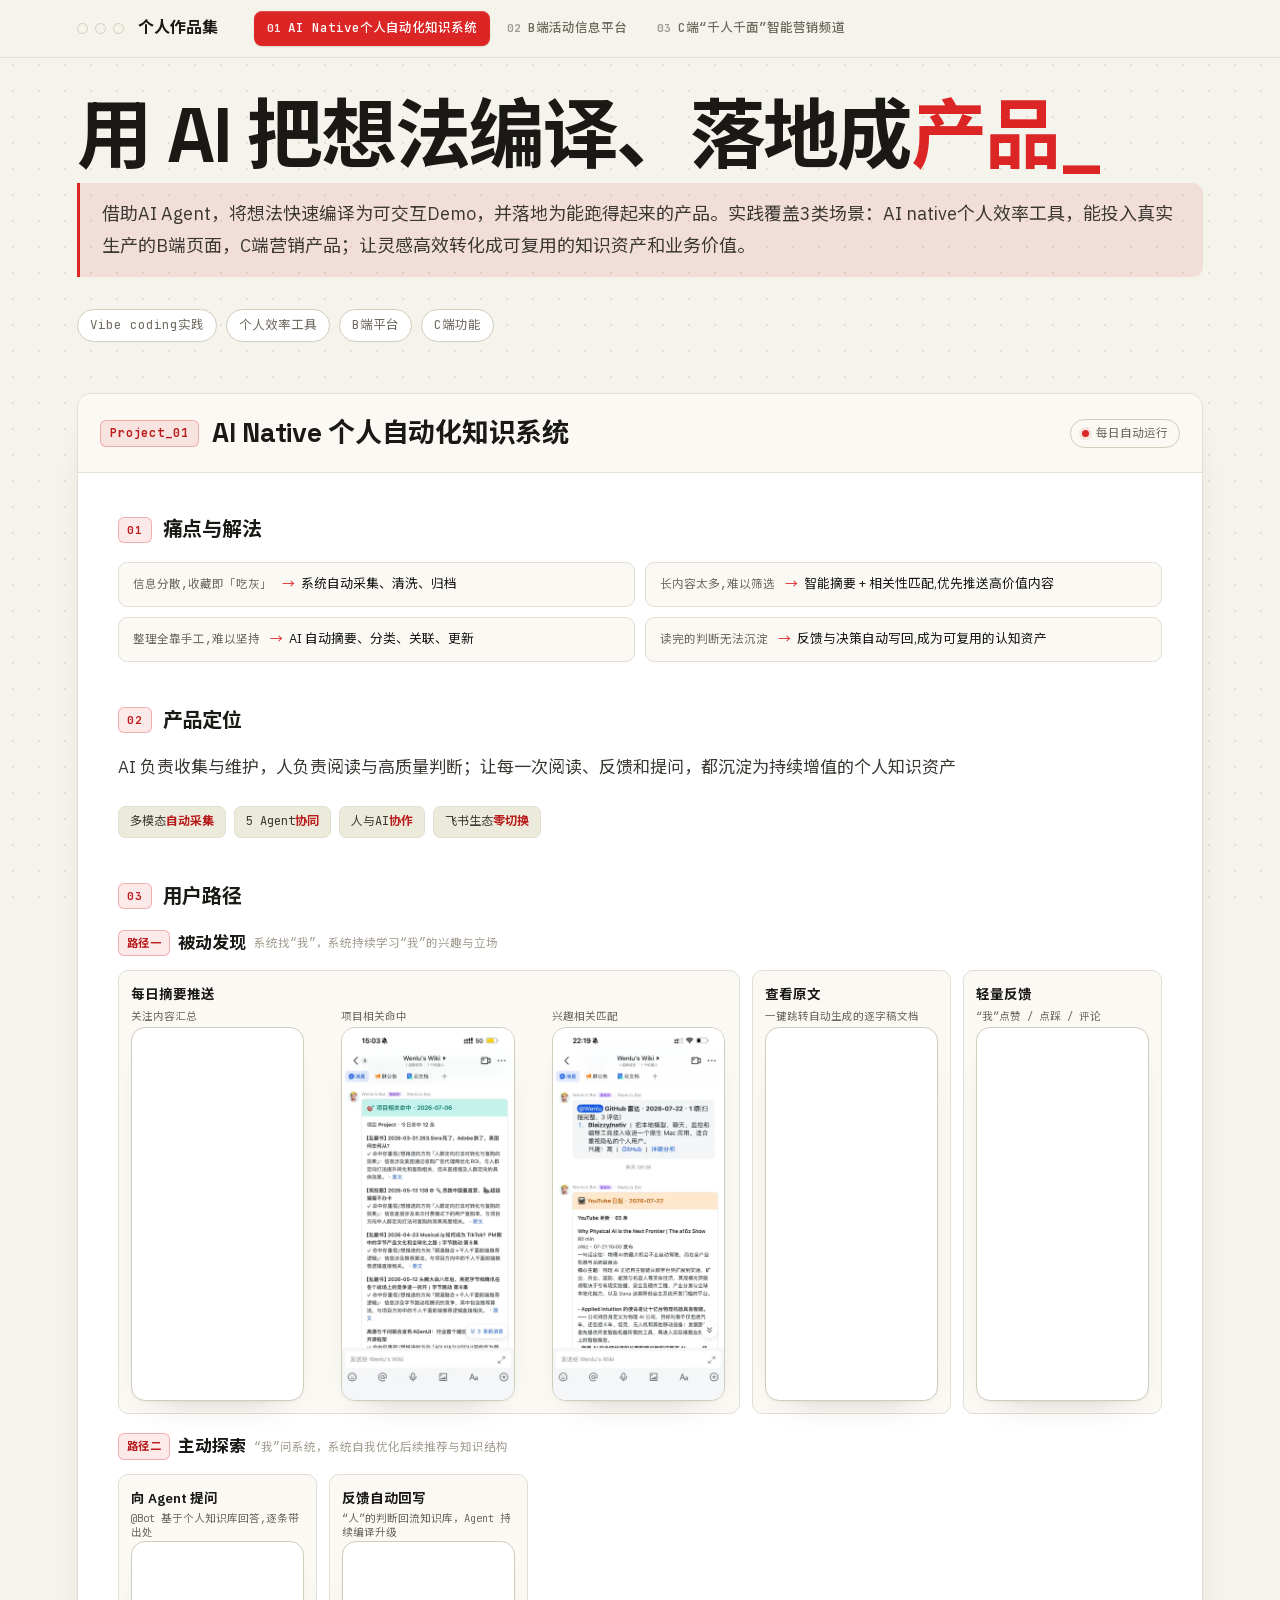
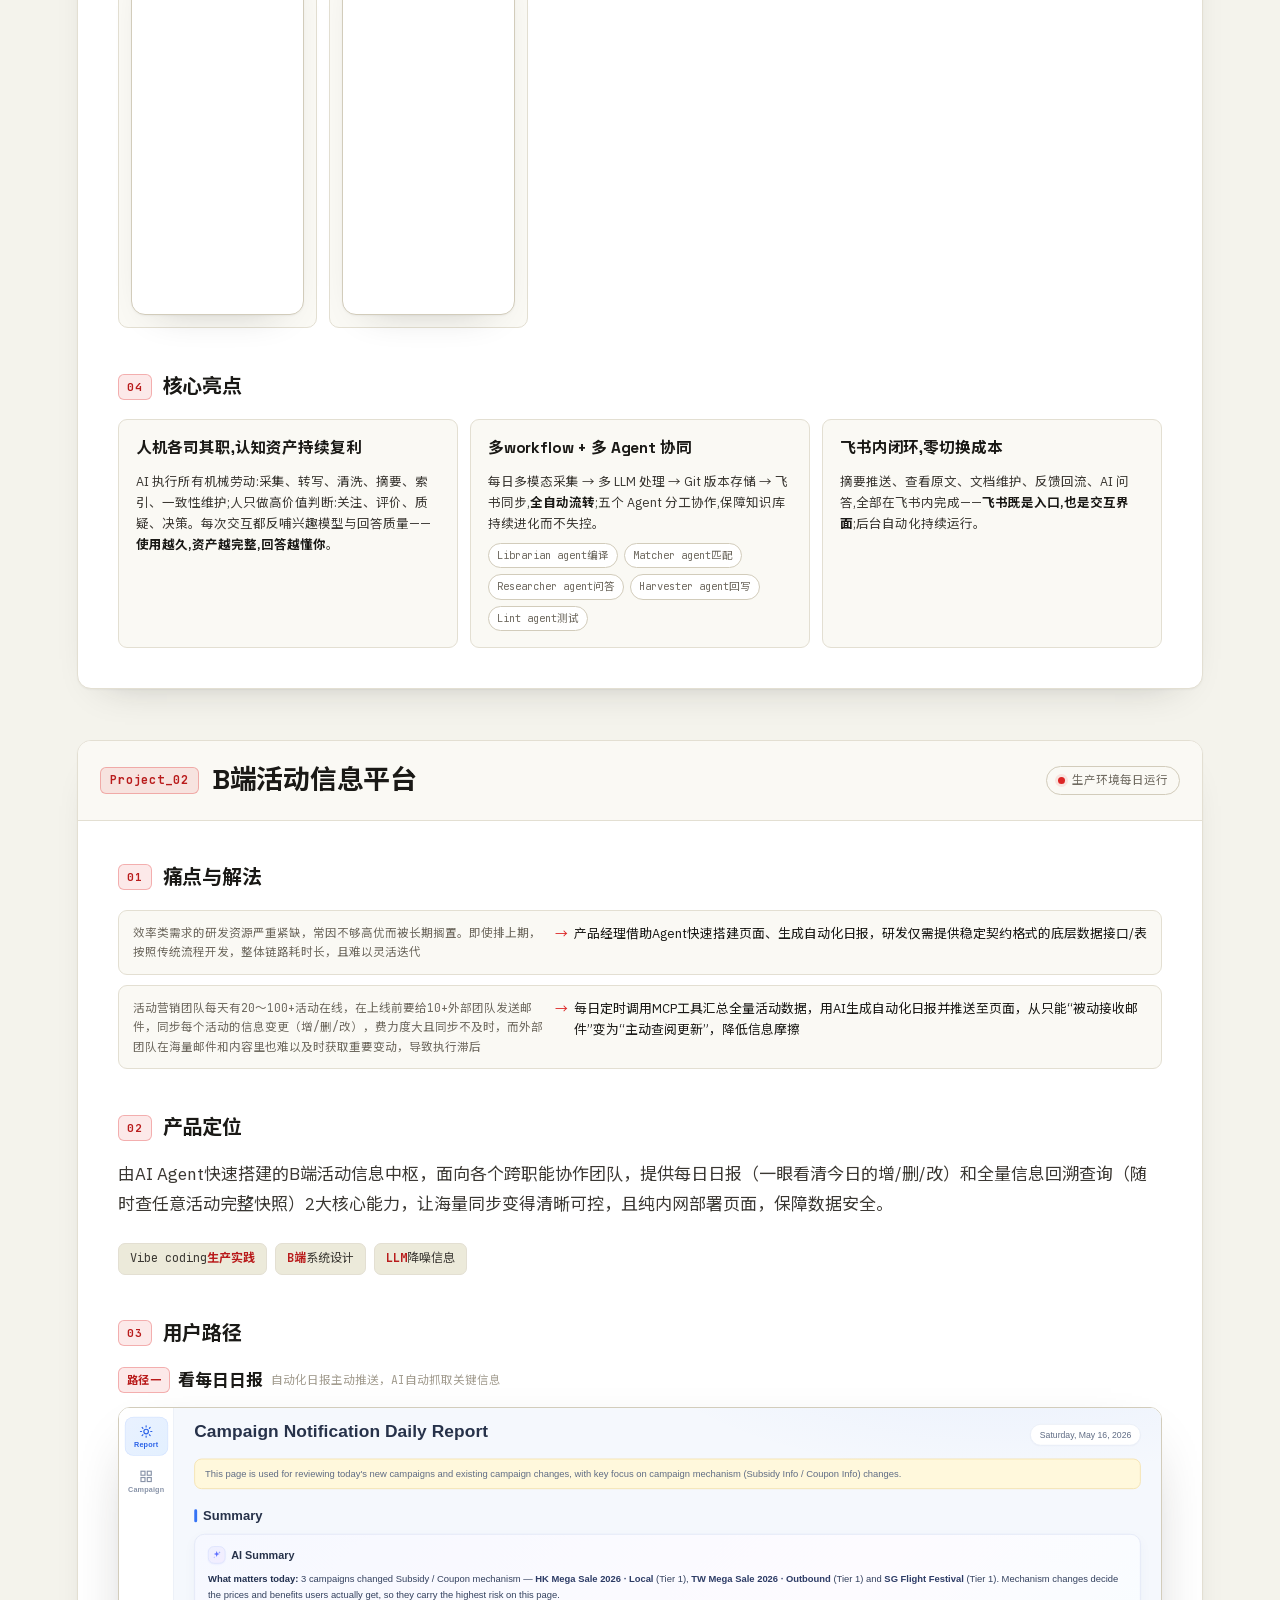
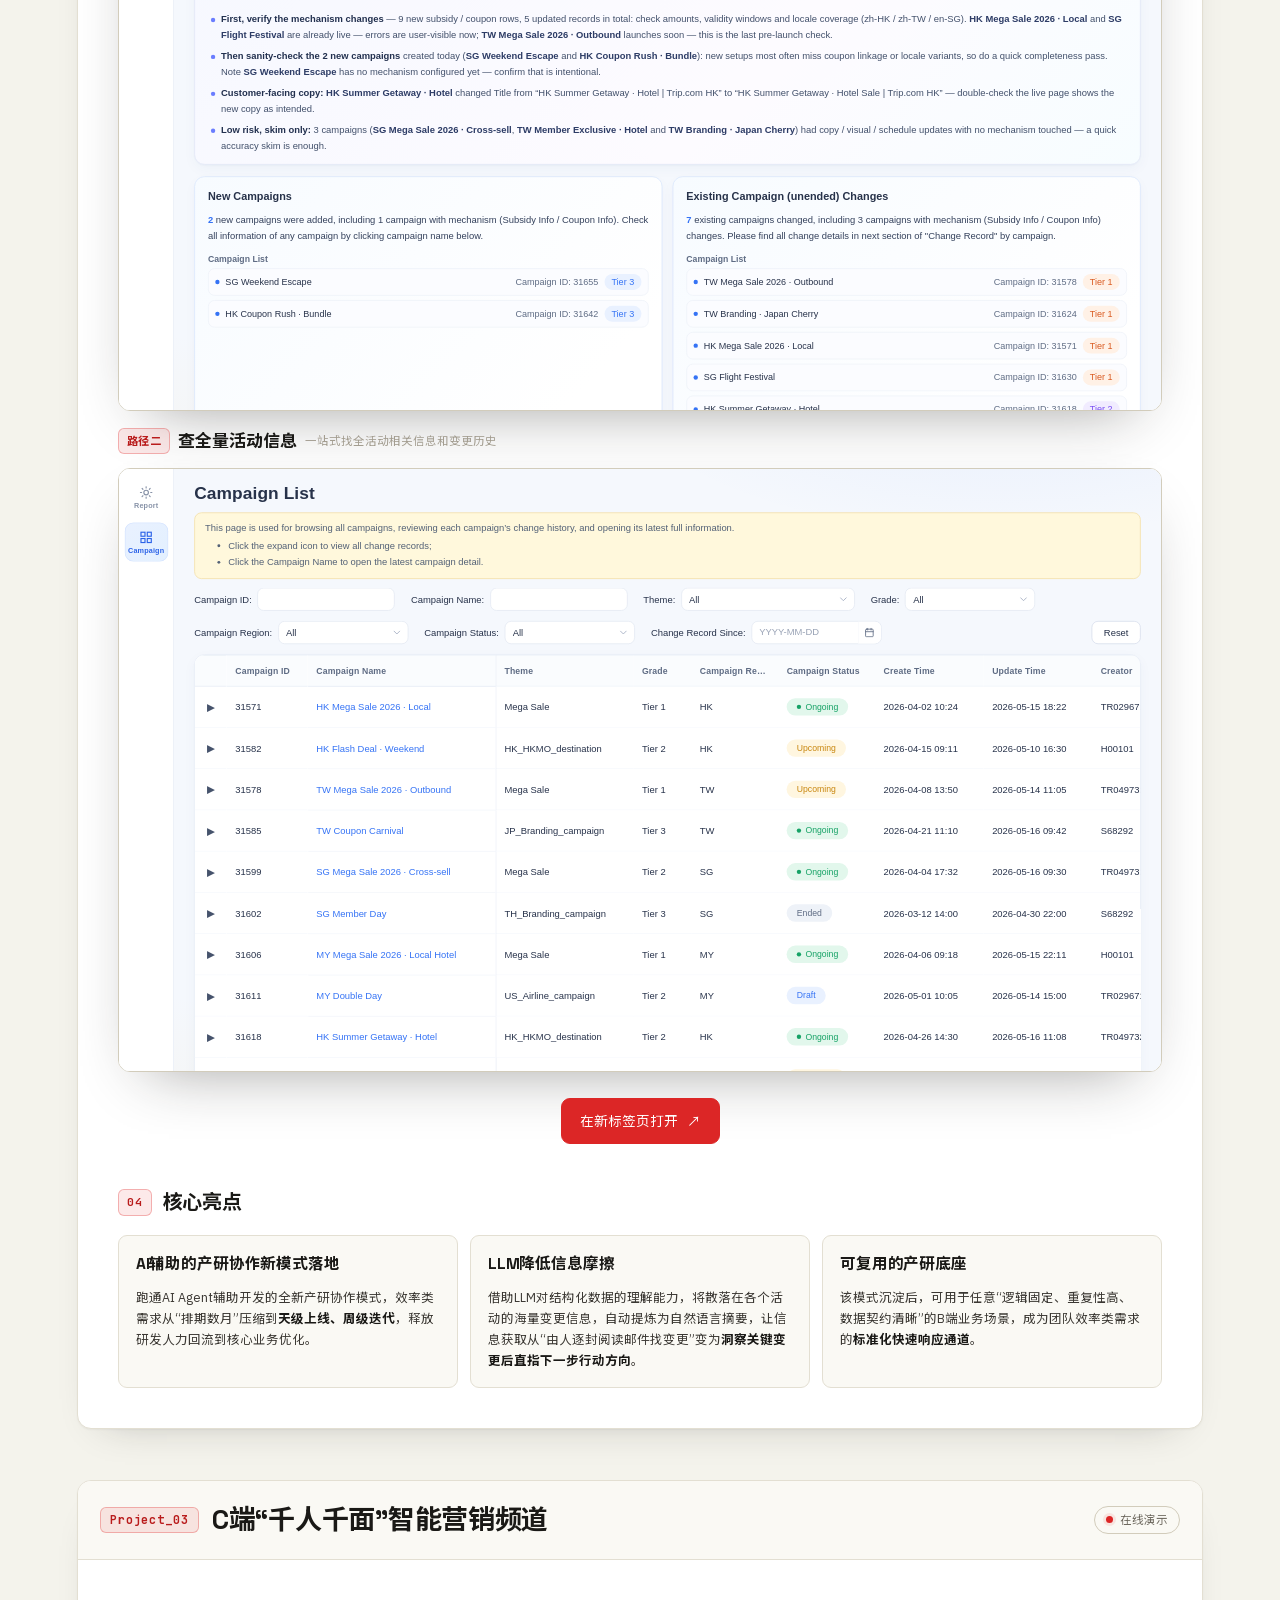
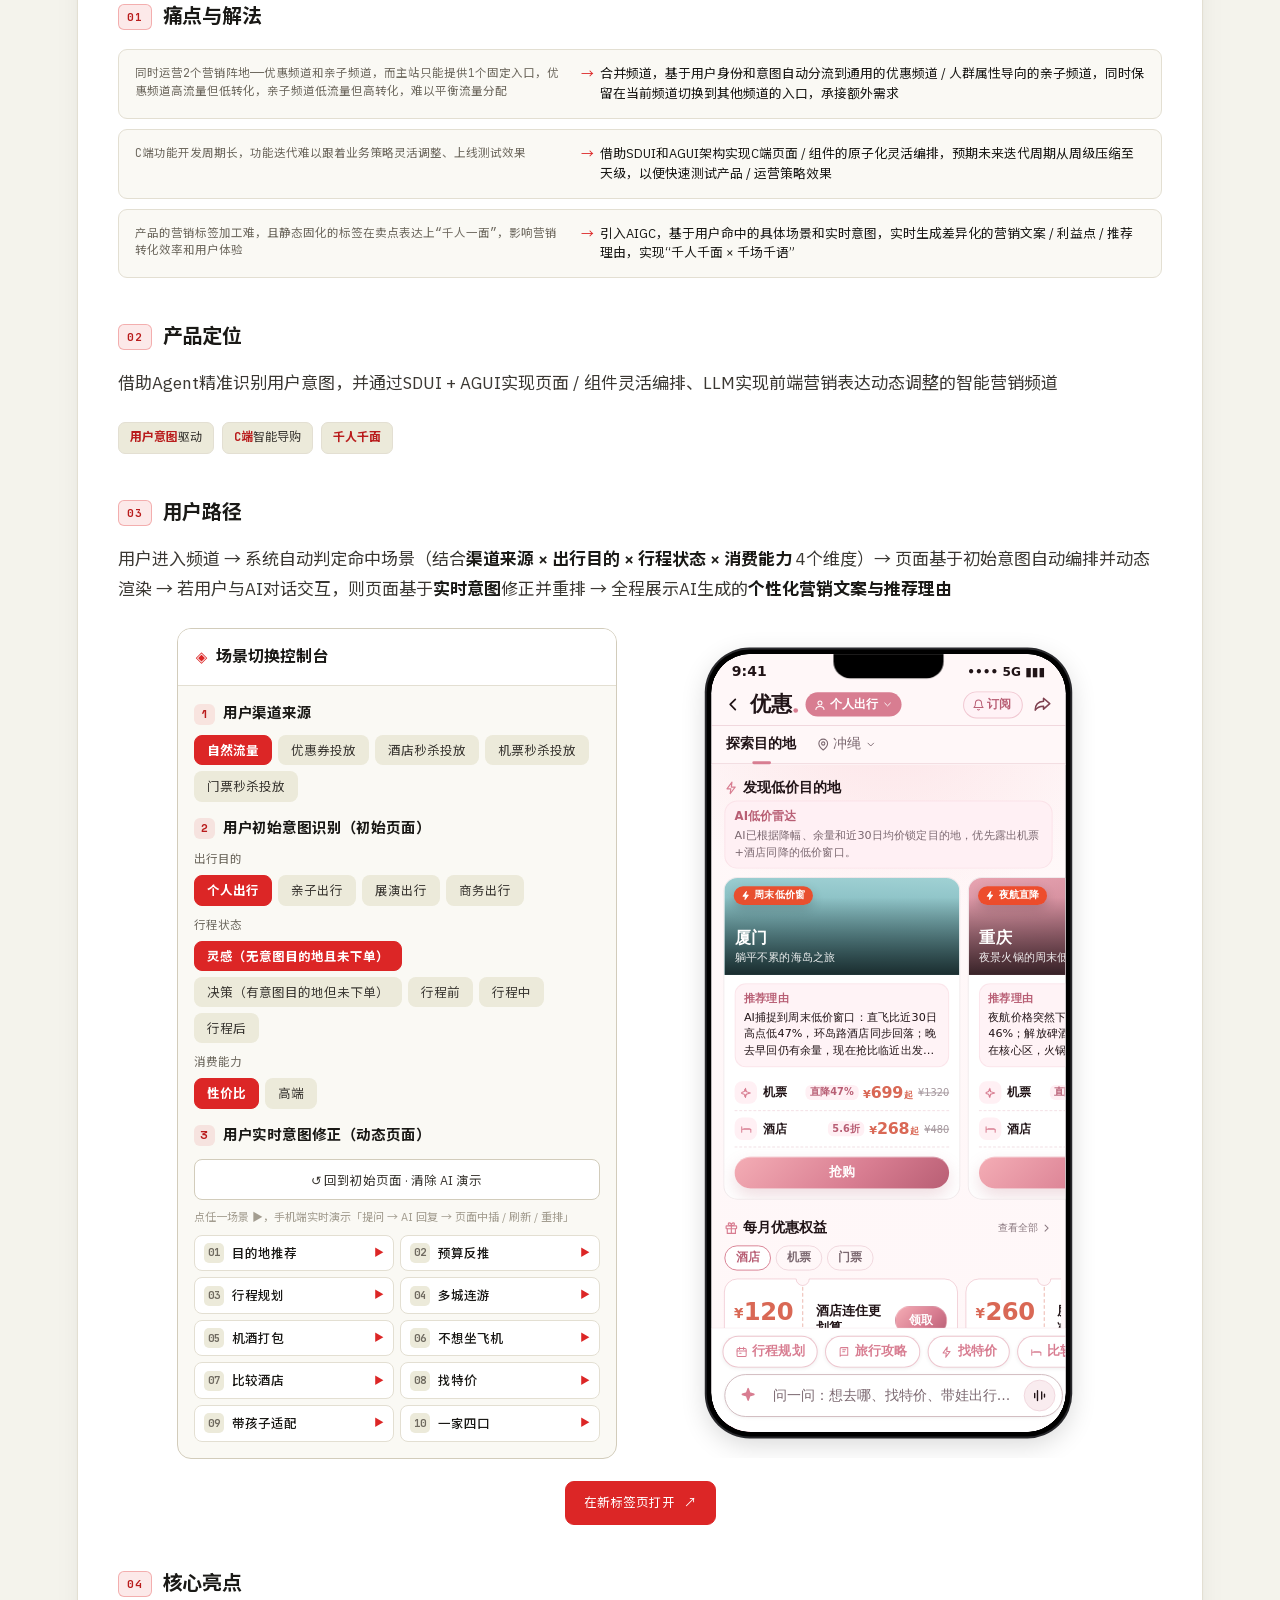
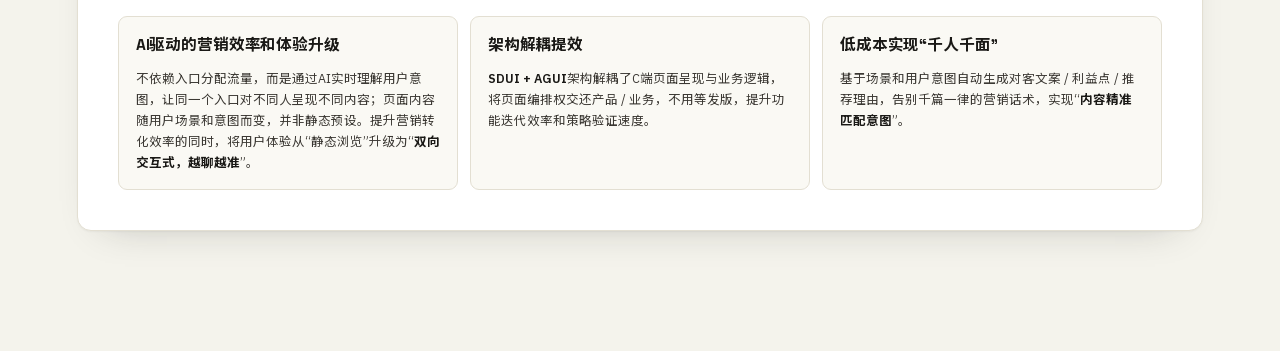
==== commit 41561f23: "优化 Portfolio 手机端首次加载" ====
--- a/index.html
+++ b/index.html
@@ -1,6 +1,7 @@
 <!DOCTYPE html>
 
 <html data-density="compact" data-headline="grotesk" data-theme="light" lang="zh-CN"><head>
+<script>(function(){var mobile=window.matchMedia&&window.matchMedia('(max-width:700px)').matches;var touch=navigator.maxTouchPoints>0&&window.matchMedia&&window.matchMedia('(hover:none) and (pointer:coarse)').matches;if(mobile&&touch){location.replace(new URL('mobile-eccb516ea6235167/',location.href).href)}})();</script>
 <meta charset="utf-8"/>
 <meta content="width=device-width, initial-scale=1.0" name="viewport"/>
 <title>个人作品集 · Vibe Coding Works</title>
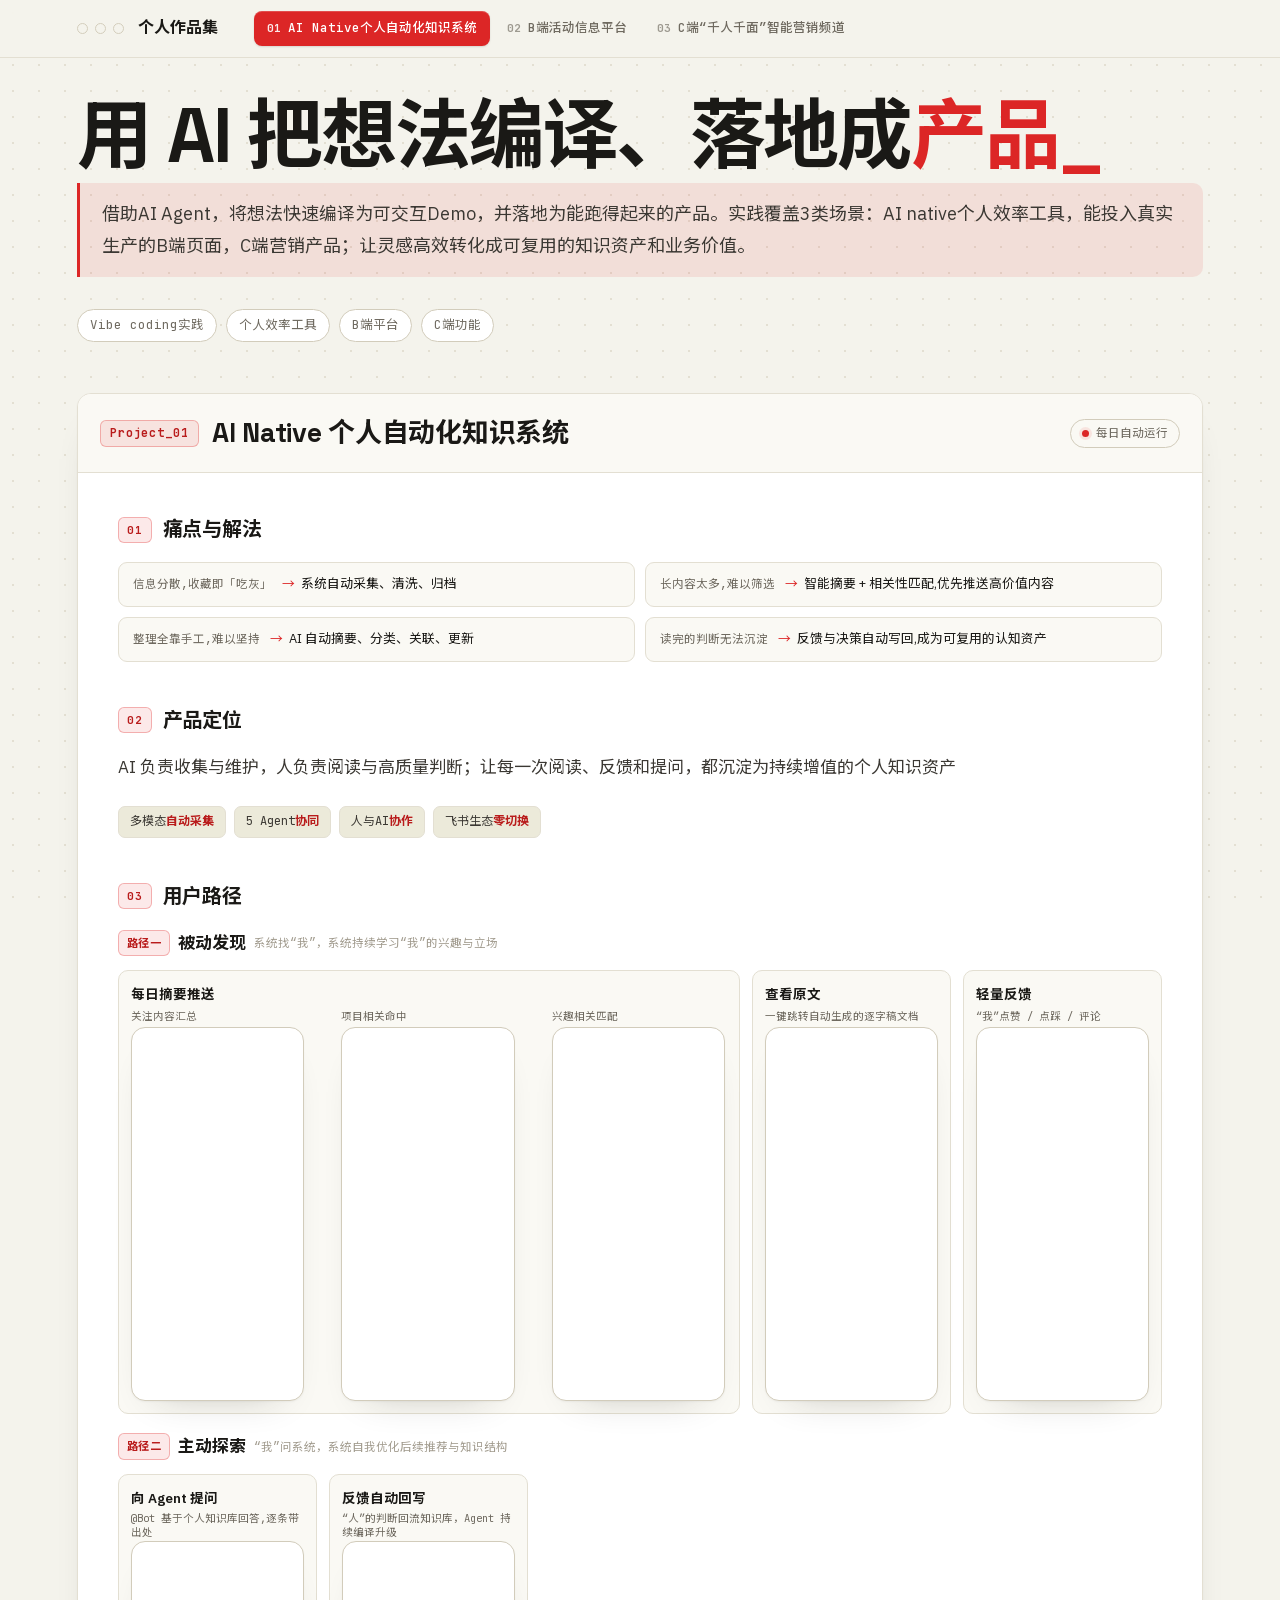
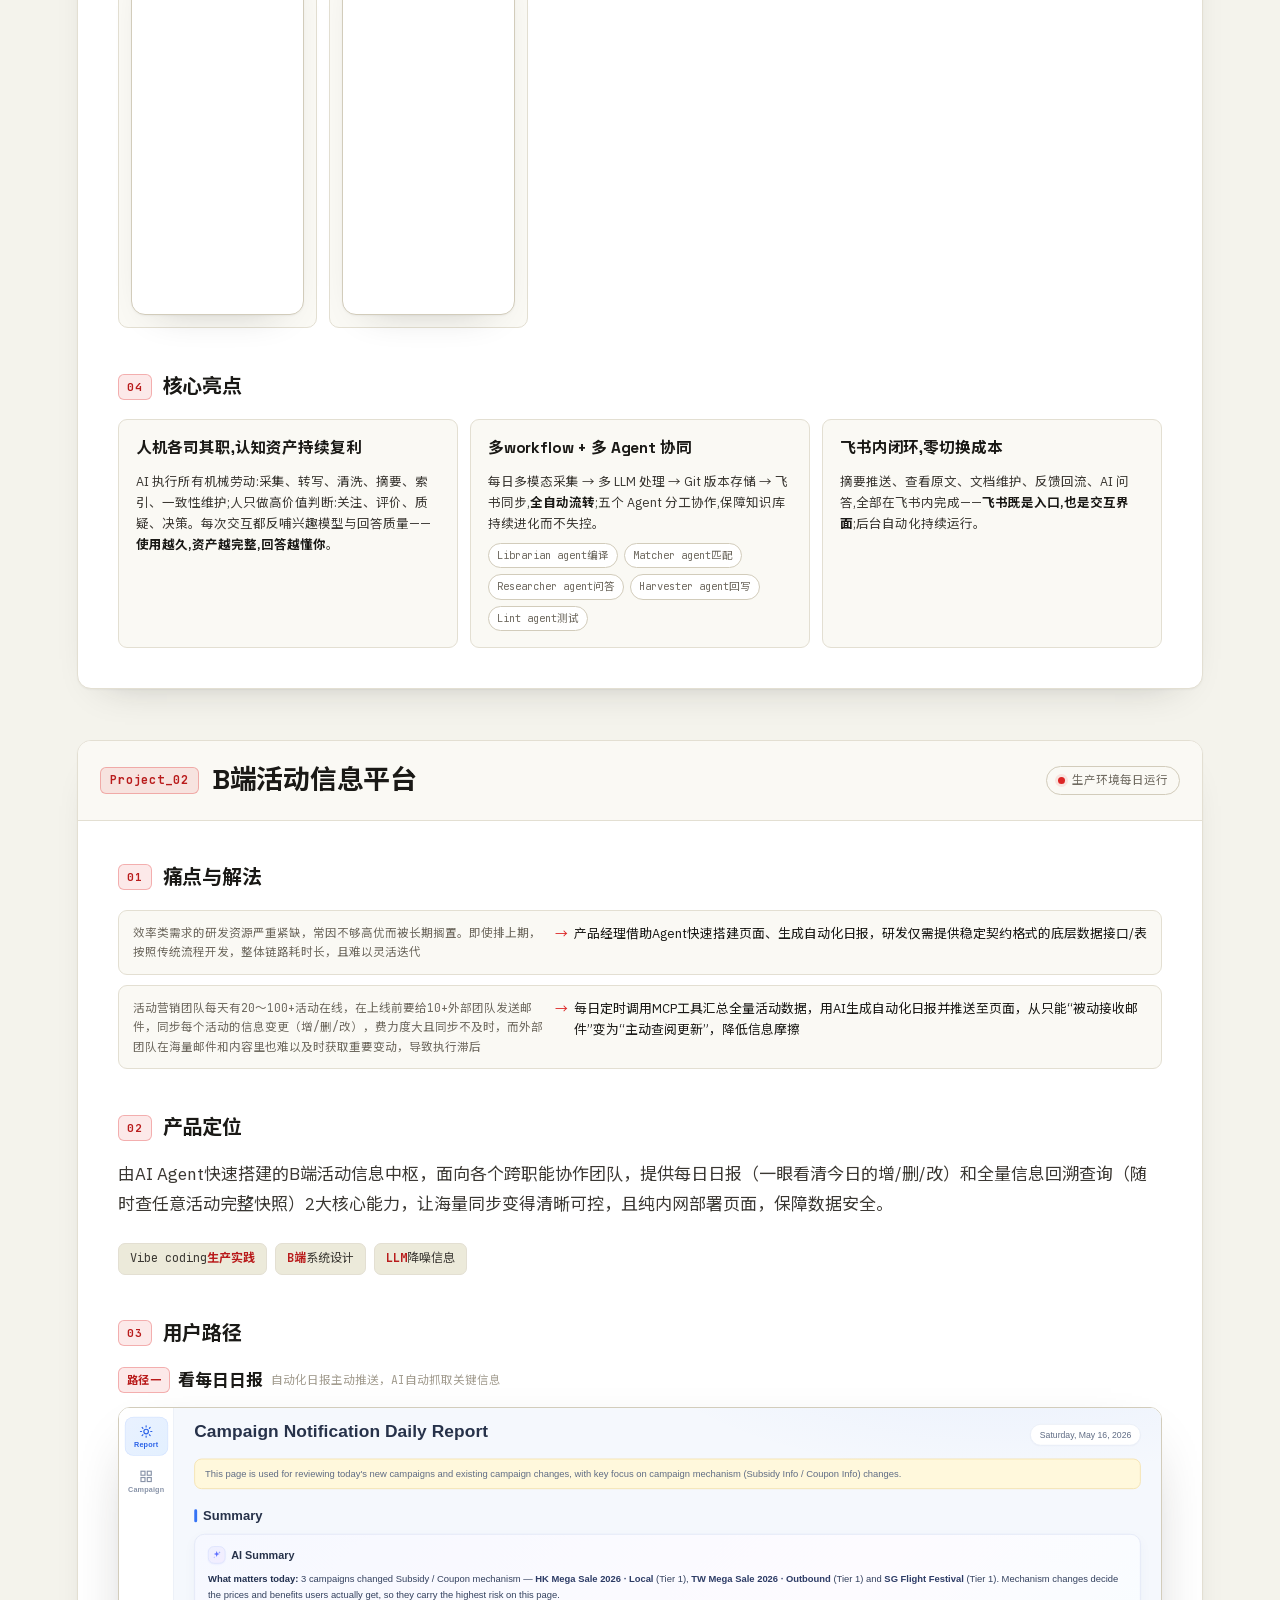
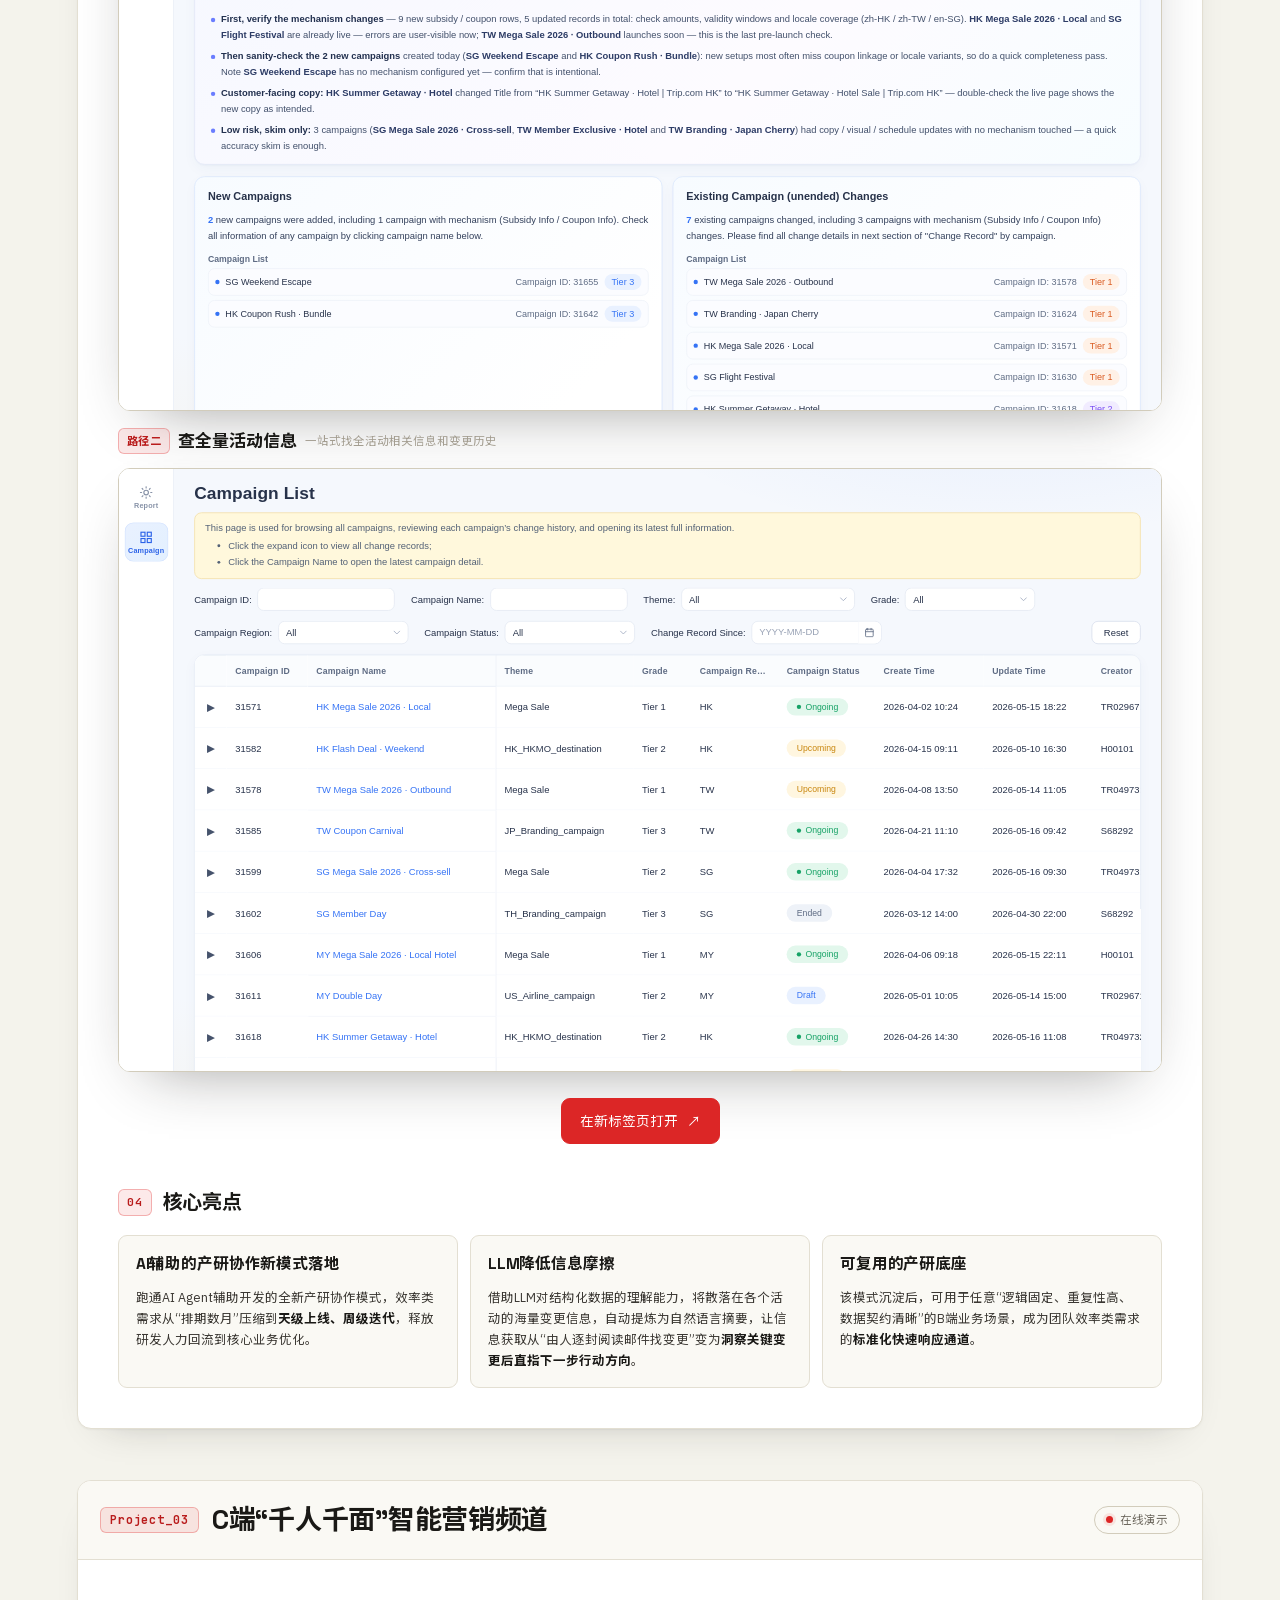
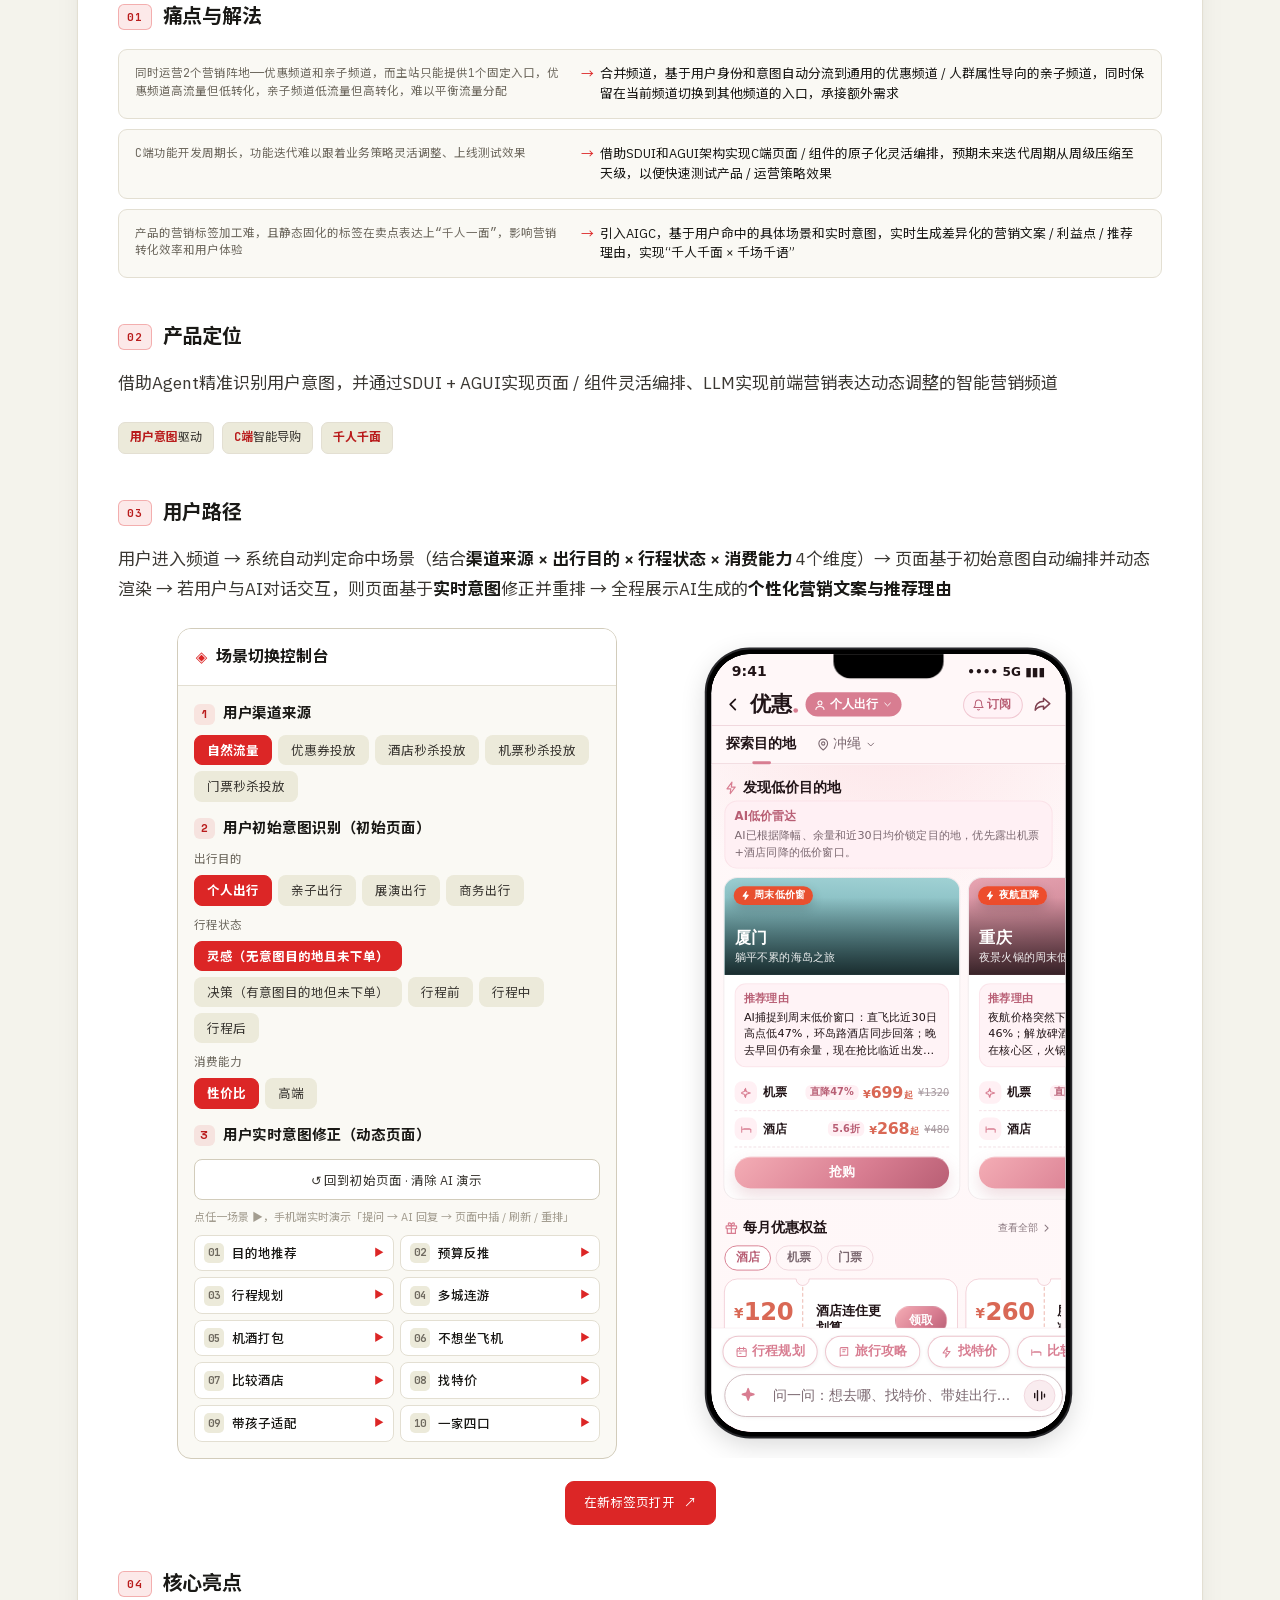
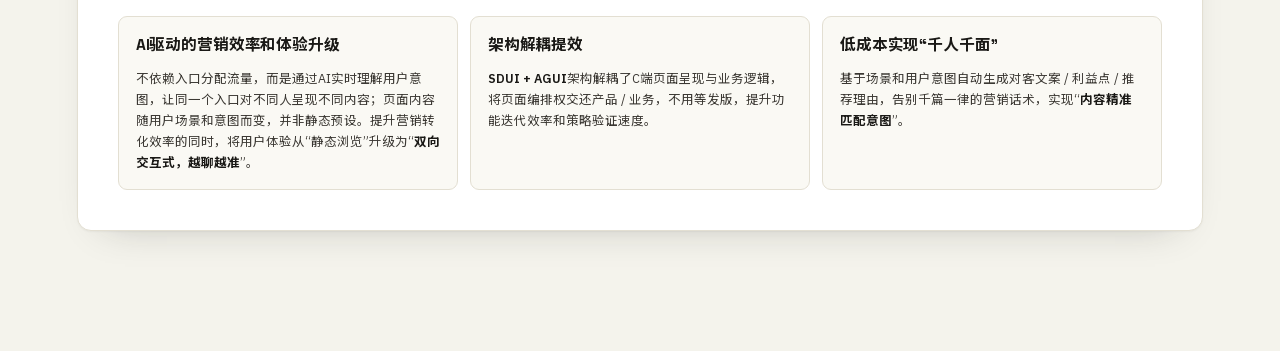
==== commit ba1d19aa: "手机端切换至已验收托管版本" ====
--- a/index.html
+++ b/index.html
@@ -1,7 +1,7 @@
 <!DOCTYPE html>
 
 <html data-density="compact" data-headline="grotesk" data-theme="light" lang="zh-CN"><head>
-<script>(function(){var mobile=window.matchMedia&&window.matchMedia('(max-width:700px)').matches;var touch=navigator.maxTouchPoints>0&&window.matchMedia&&window.matchMedia('(hover:none) and (pointer:coarse)').matches;if(mobile&&touch){location.replace(new URL('mobile-eccb516ea6235167/',location.href).href)}})();</script>
+<script>(function(){var mobile=window.matchMedia&&window.matchMedia('(max-width:700px)').matches;var touch=navigator.maxTouchPoints>0&&window.matchMedia&&window.matchMedia('(hover:none) and (pointer:coarse)').matches;if(mobile&&touch){location.replace(new URL('https://l9ogud78kn.aiforce.cloud/app/app_17avwuhhwr7/',location.href).href)}})();</script>
 <meta charset="utf-8"/>
 <meta content="width=device-width, initial-scale=1.0" name="viewport"/>
 <title>个人作品集 · Vibe Coding Works</title>
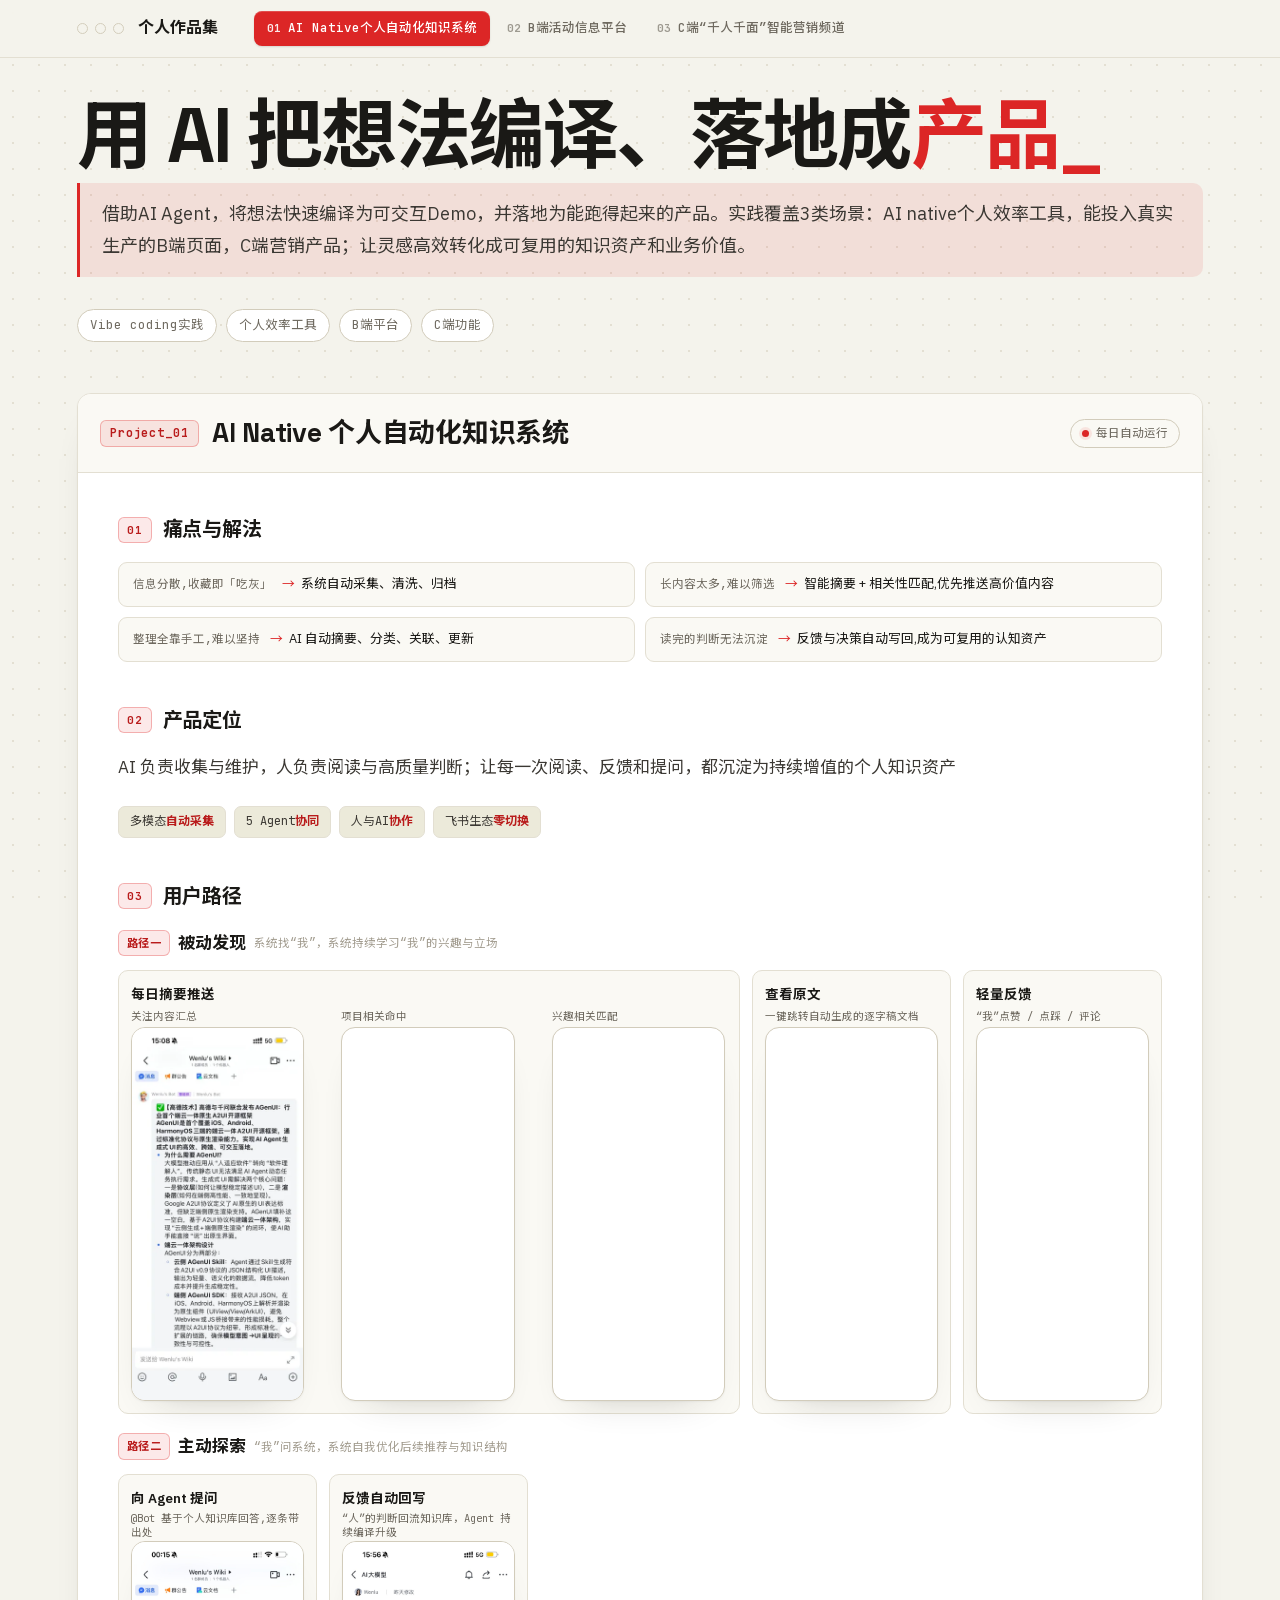
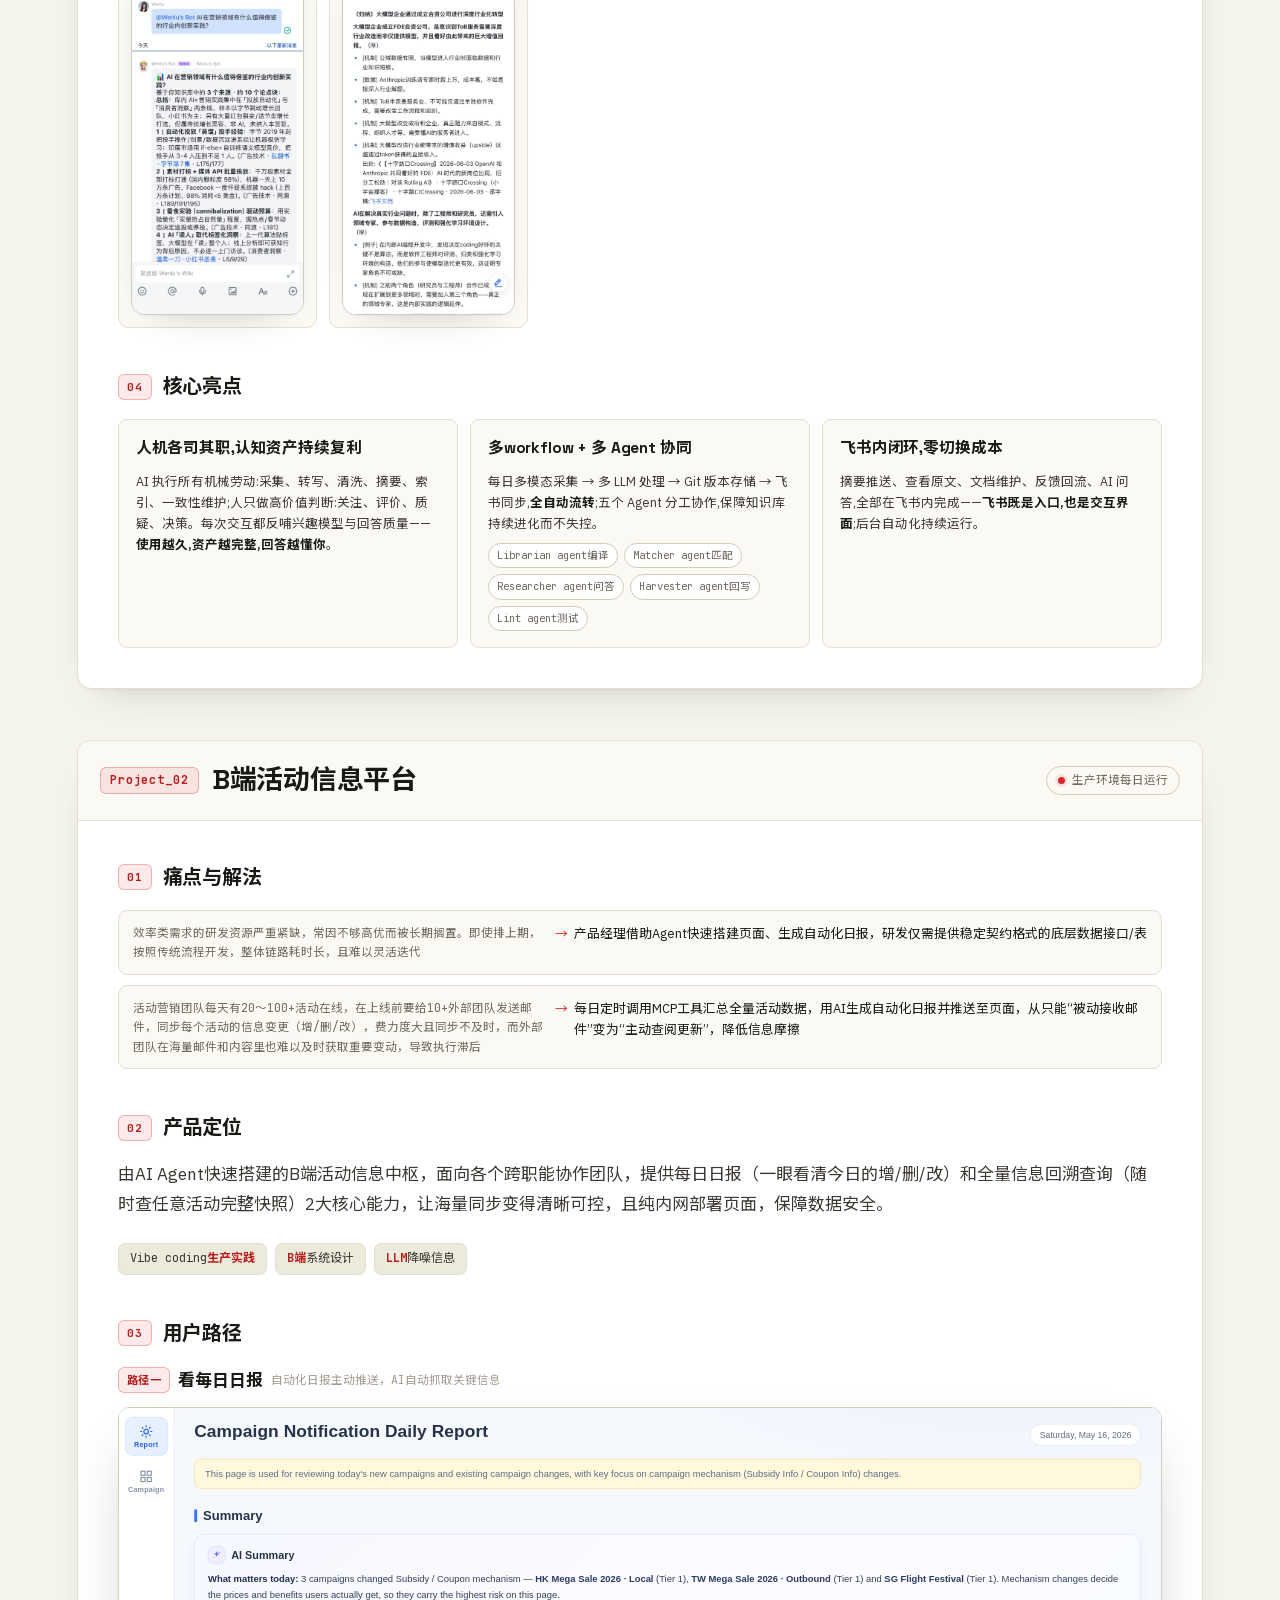
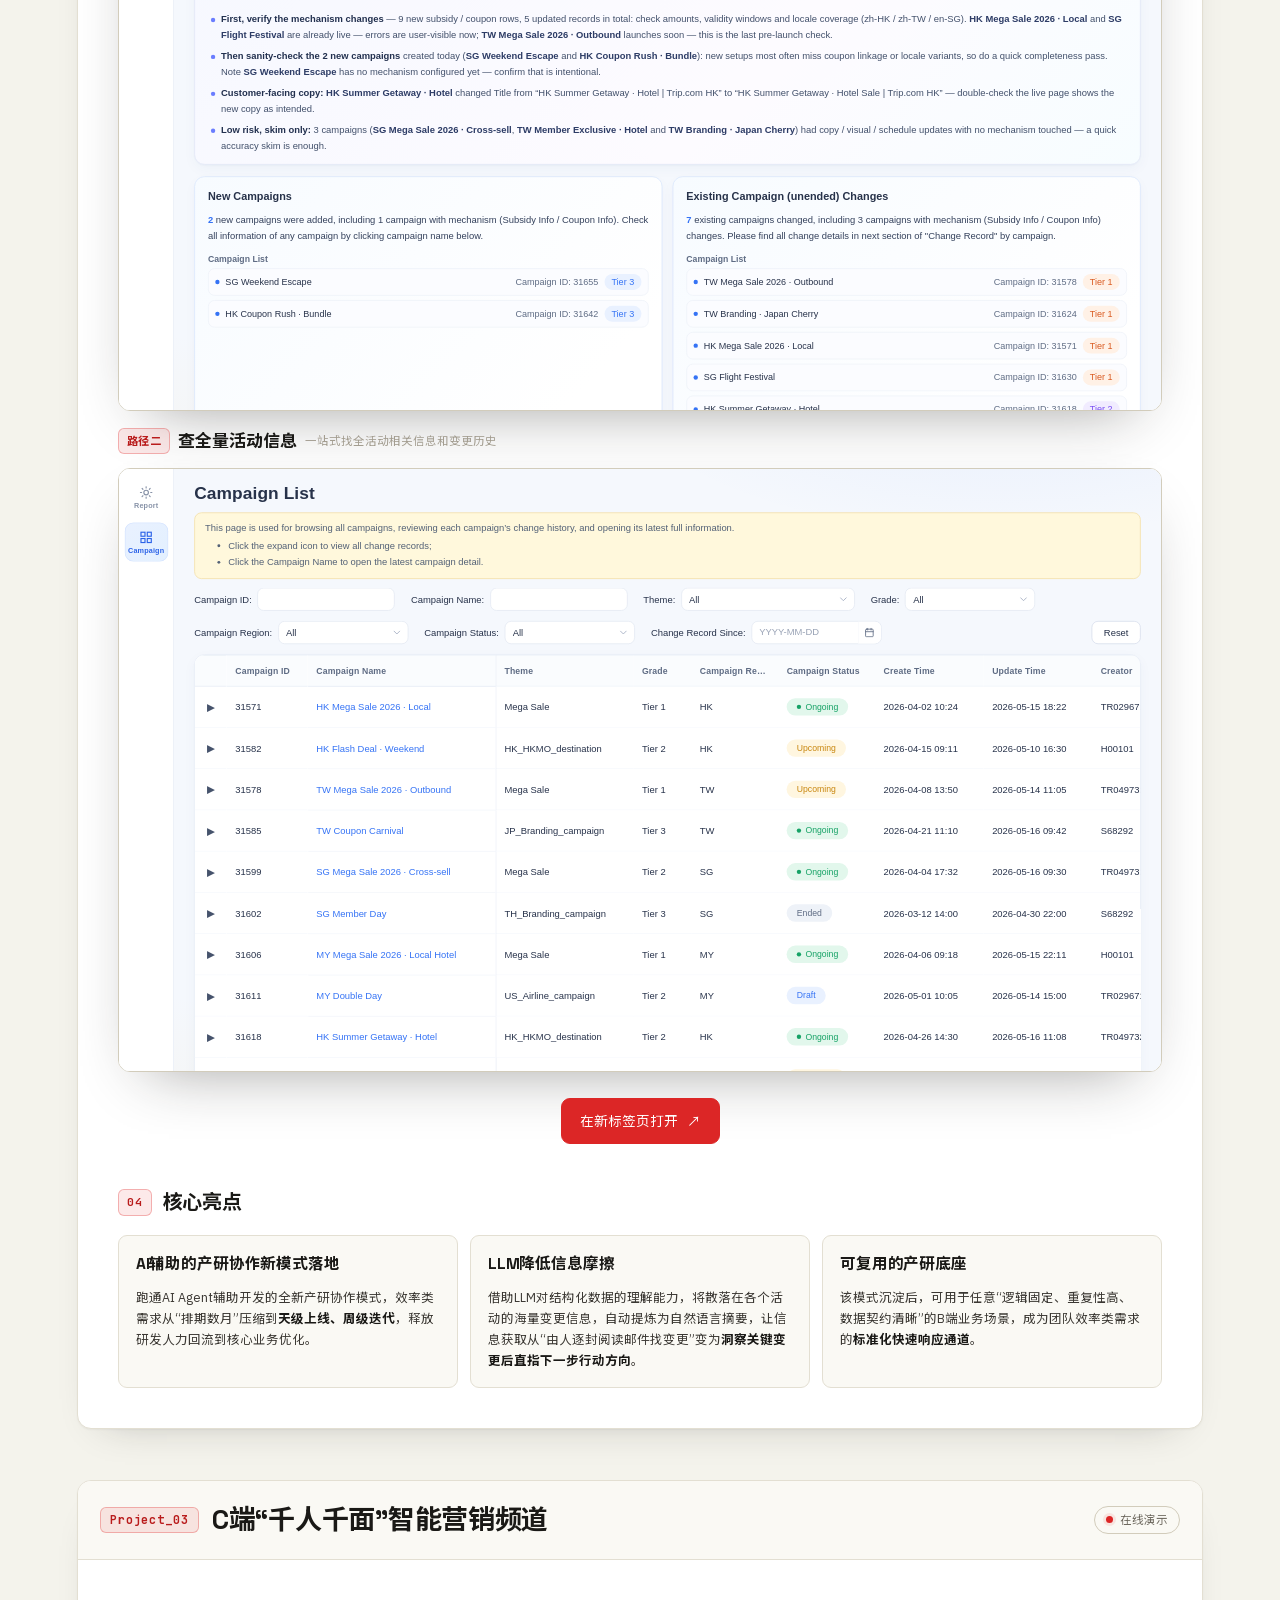
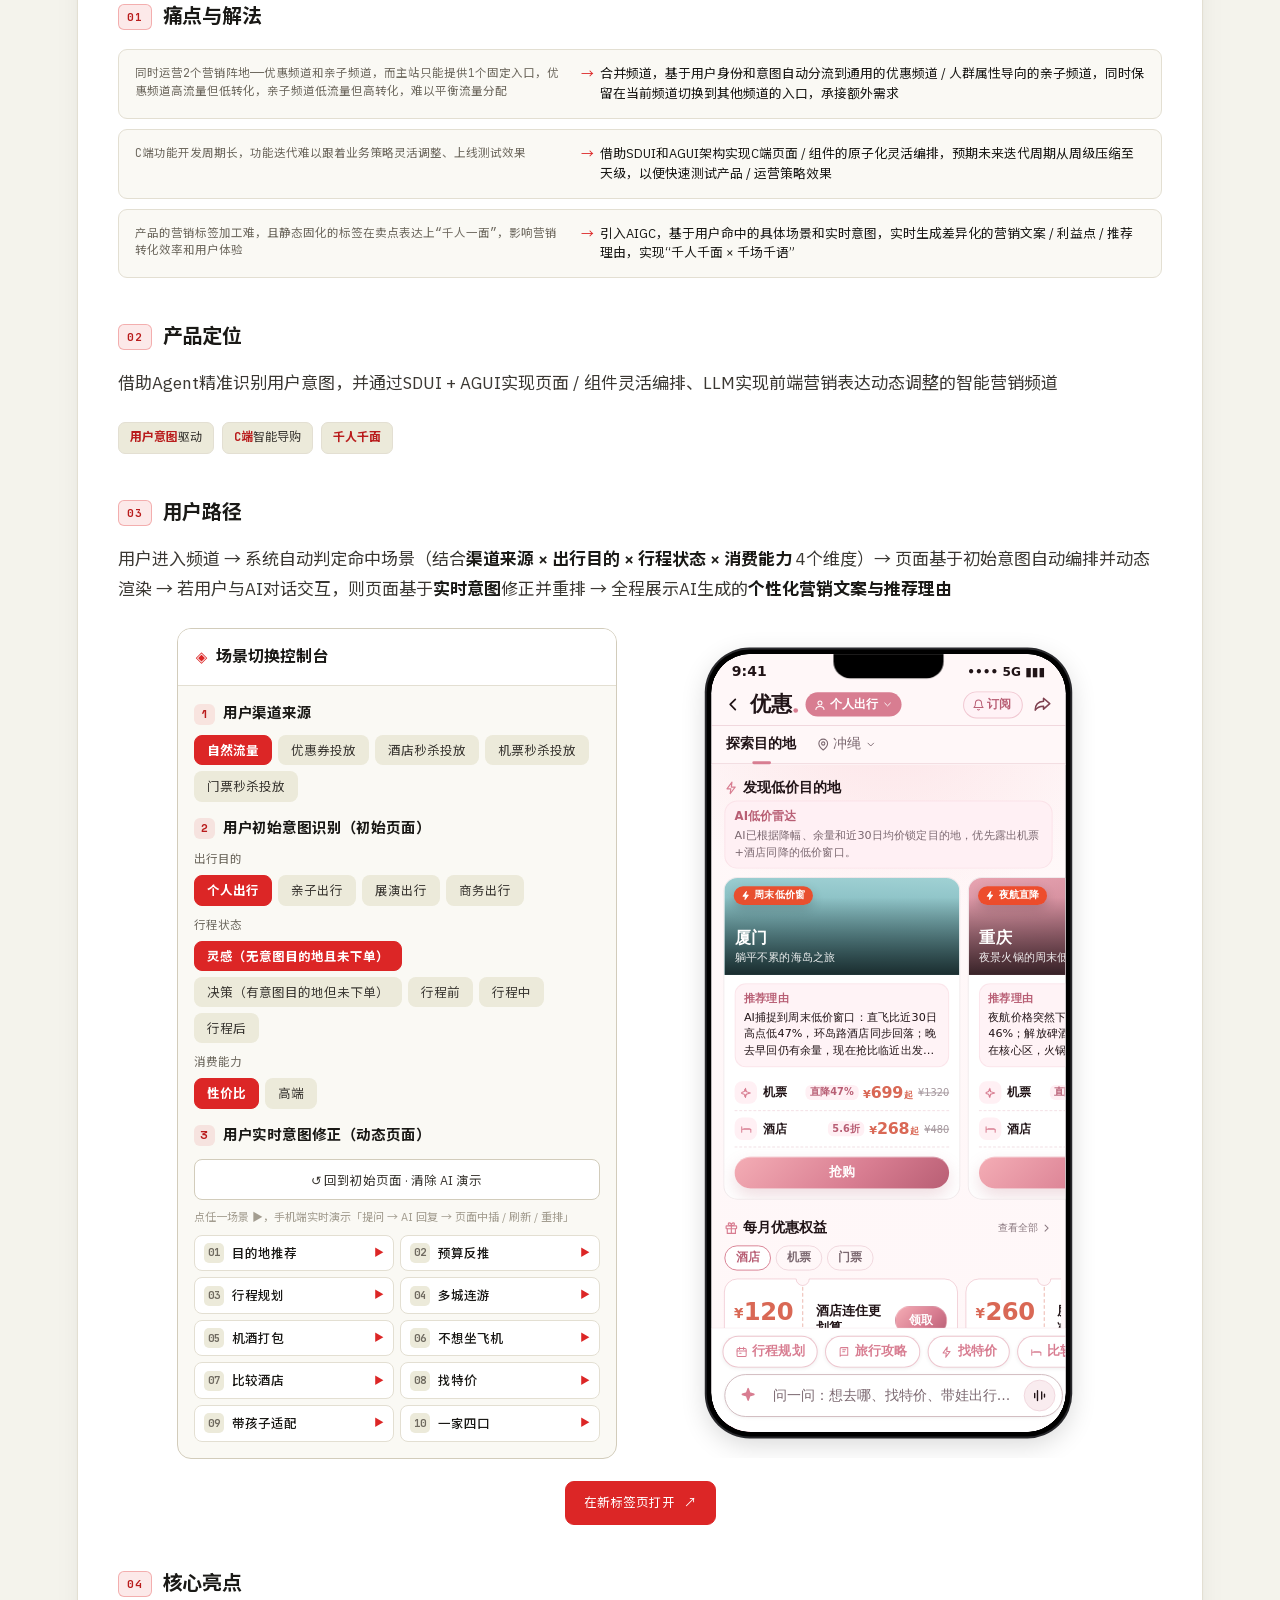
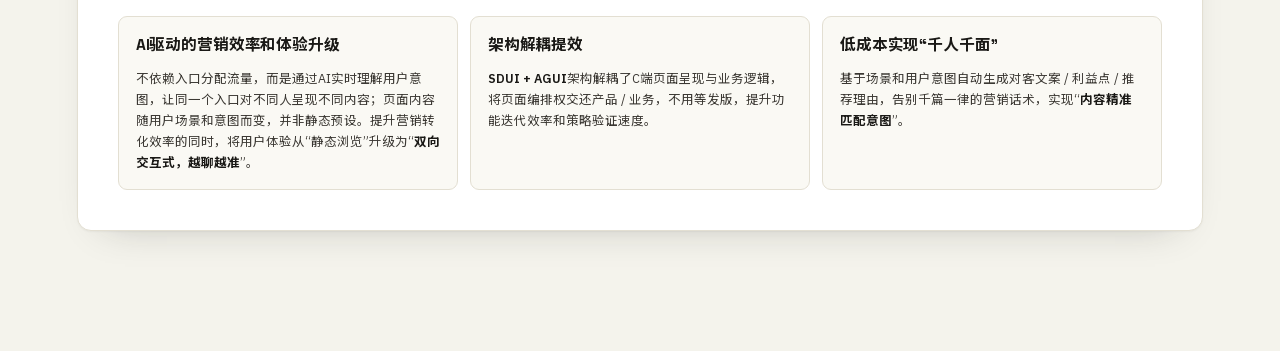
==== commit fb3e48d8: "修正 iPhone 入口识别顺序" ====
--- a/index.html
+++ b/index.html
@@ -1,9 +1,9 @@
 <!DOCTYPE html>
 
 <html data-density="compact" data-headline="grotesk" data-theme="light" lang="zh-CN"><head>
-<script>(function(){var mobile=window.matchMedia&&window.matchMedia('(max-width:700px)').matches;var touch=navigator.maxTouchPoints>0&&window.matchMedia&&window.matchMedia('(hover:none) and (pointer:coarse)').matches;if(mobile&&touch){location.replace(new URL('https://l9ogud78kn.aiforce.cloud/app/app_17avwuhhwr7/',location.href).href)}})();</script>
 <meta charset="utf-8"/>
 <meta content="width=device-width, initial-scale=1.0" name="viewport"/>
+<script>(function(){var mobile=window.matchMedia&&window.matchMedia('(max-width:700px)').matches;var touch=navigator.maxTouchPoints>0&&window.matchMedia&&window.matchMedia('(hover:none) and (pointer:coarse)').matches;if(mobile&&touch){location.replace(new URL('https://l9ogud78kn.aiforce.cloud/app/app_17avwuhhwr7/',location.href).href)}})();</script>
 <title>个人作品集 · Vibe Coding Works</title>
 <link href="data:," rel="icon"/>
 <script>if(window.matchMedia&&window.matchMedia('(max-width:700px)').matches){document.documentElement.classList.add('mobile-fast-fonts');window.addEventListener('load',function(){setTimeout(function(){document.documentElement.classList.remove('mobile-fast-fonts')},12000)},{once:true})}</script>
